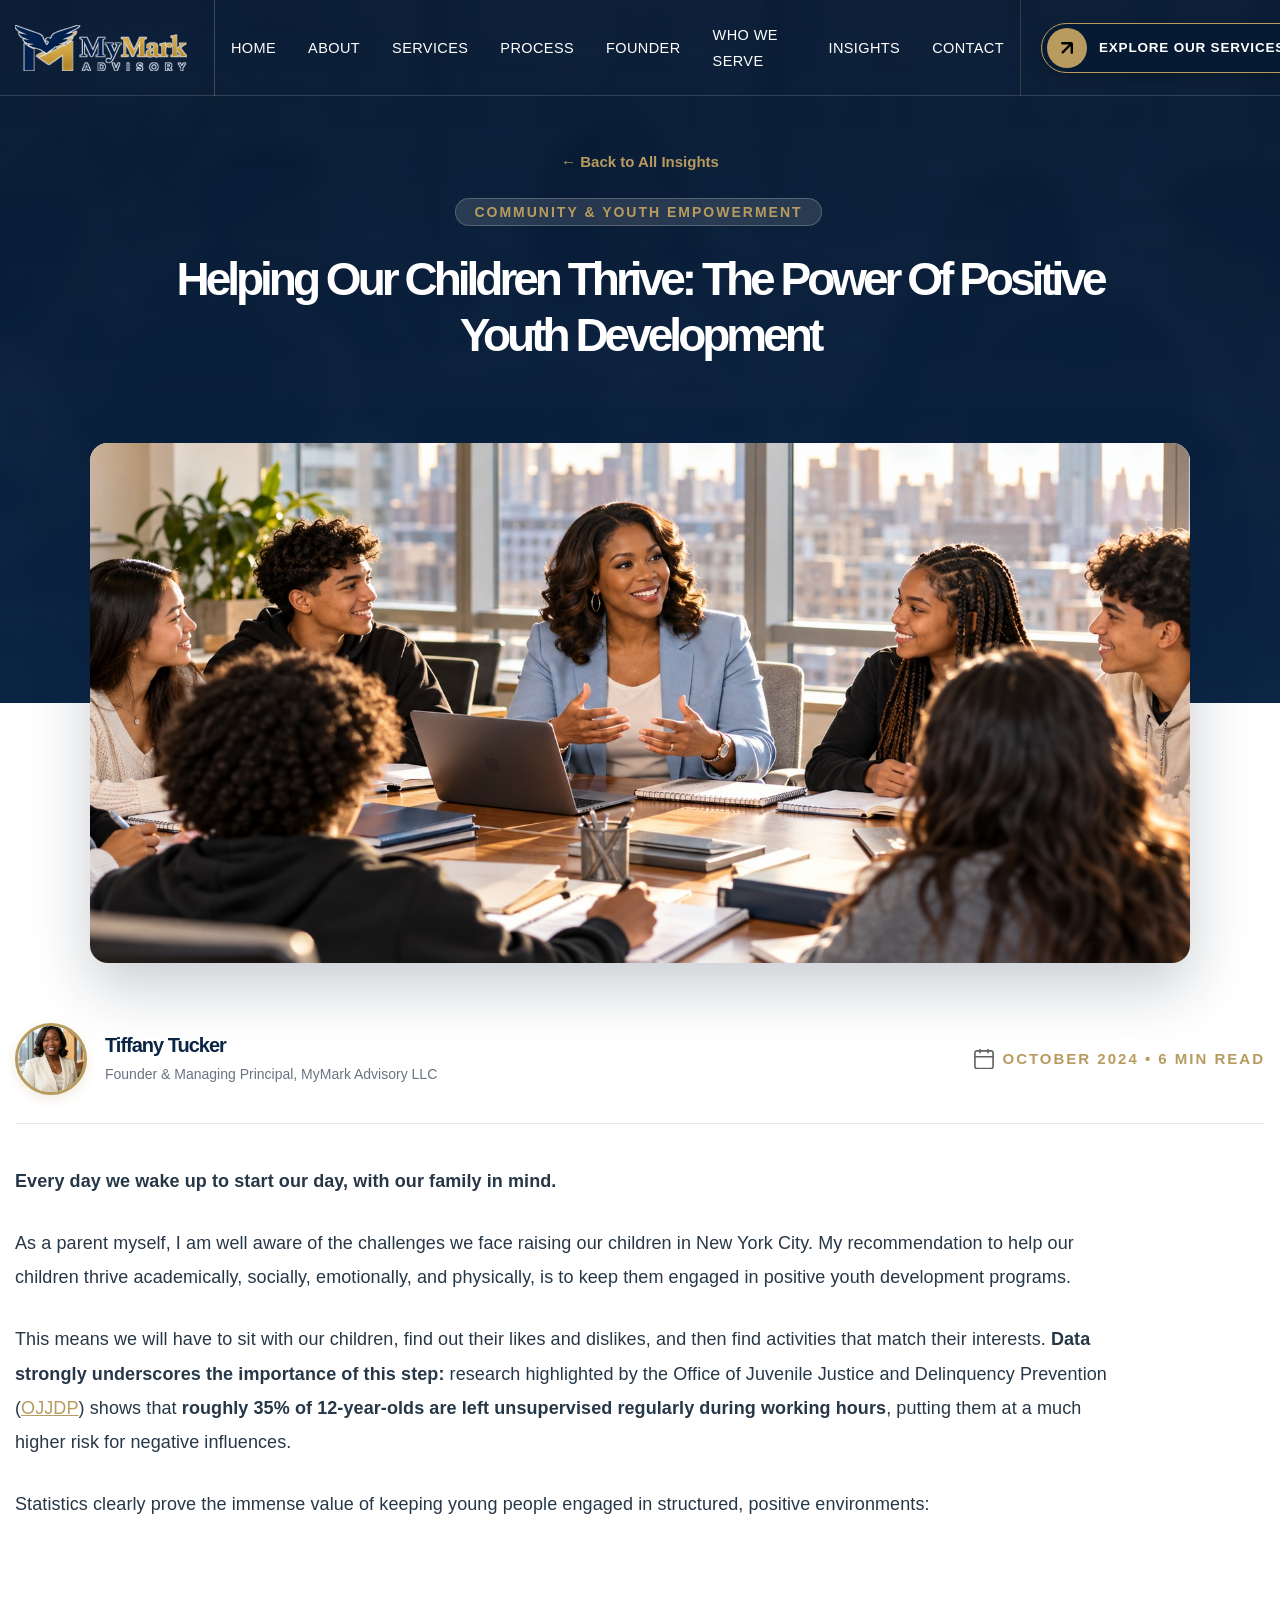
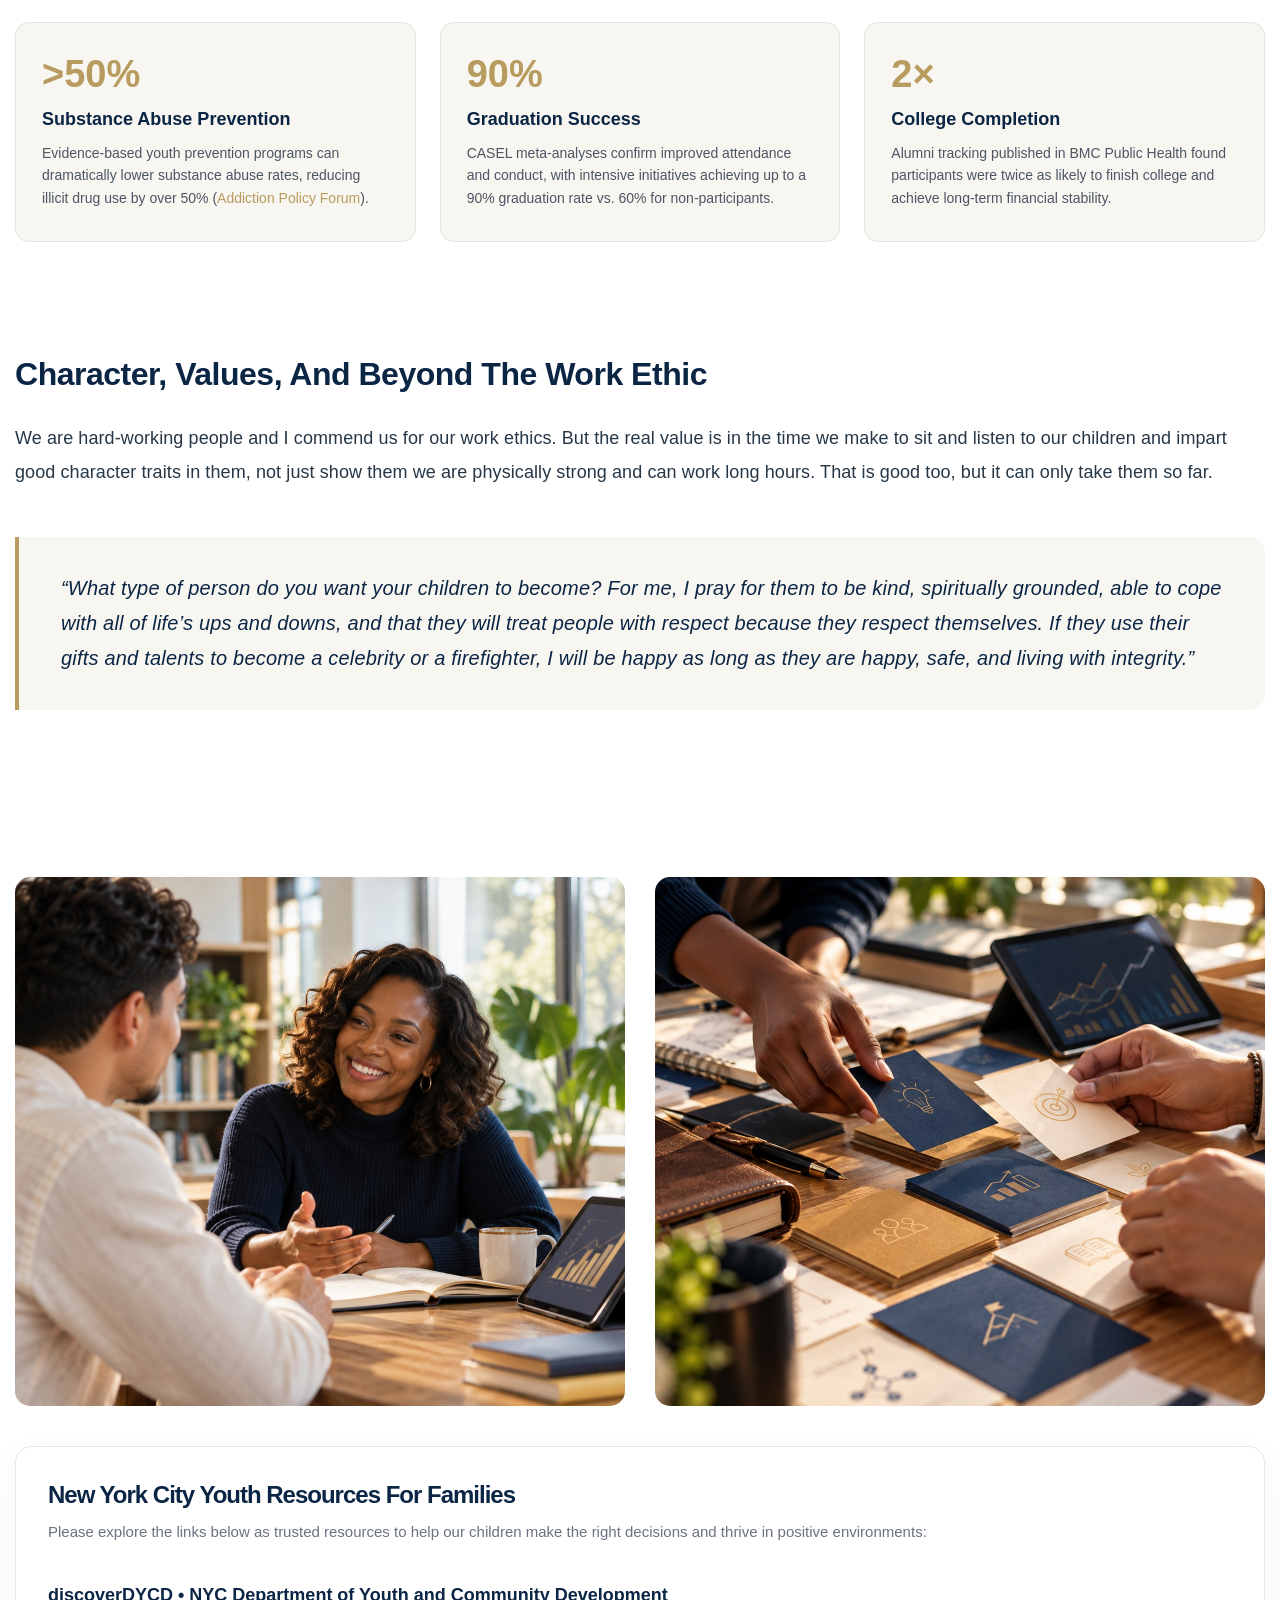
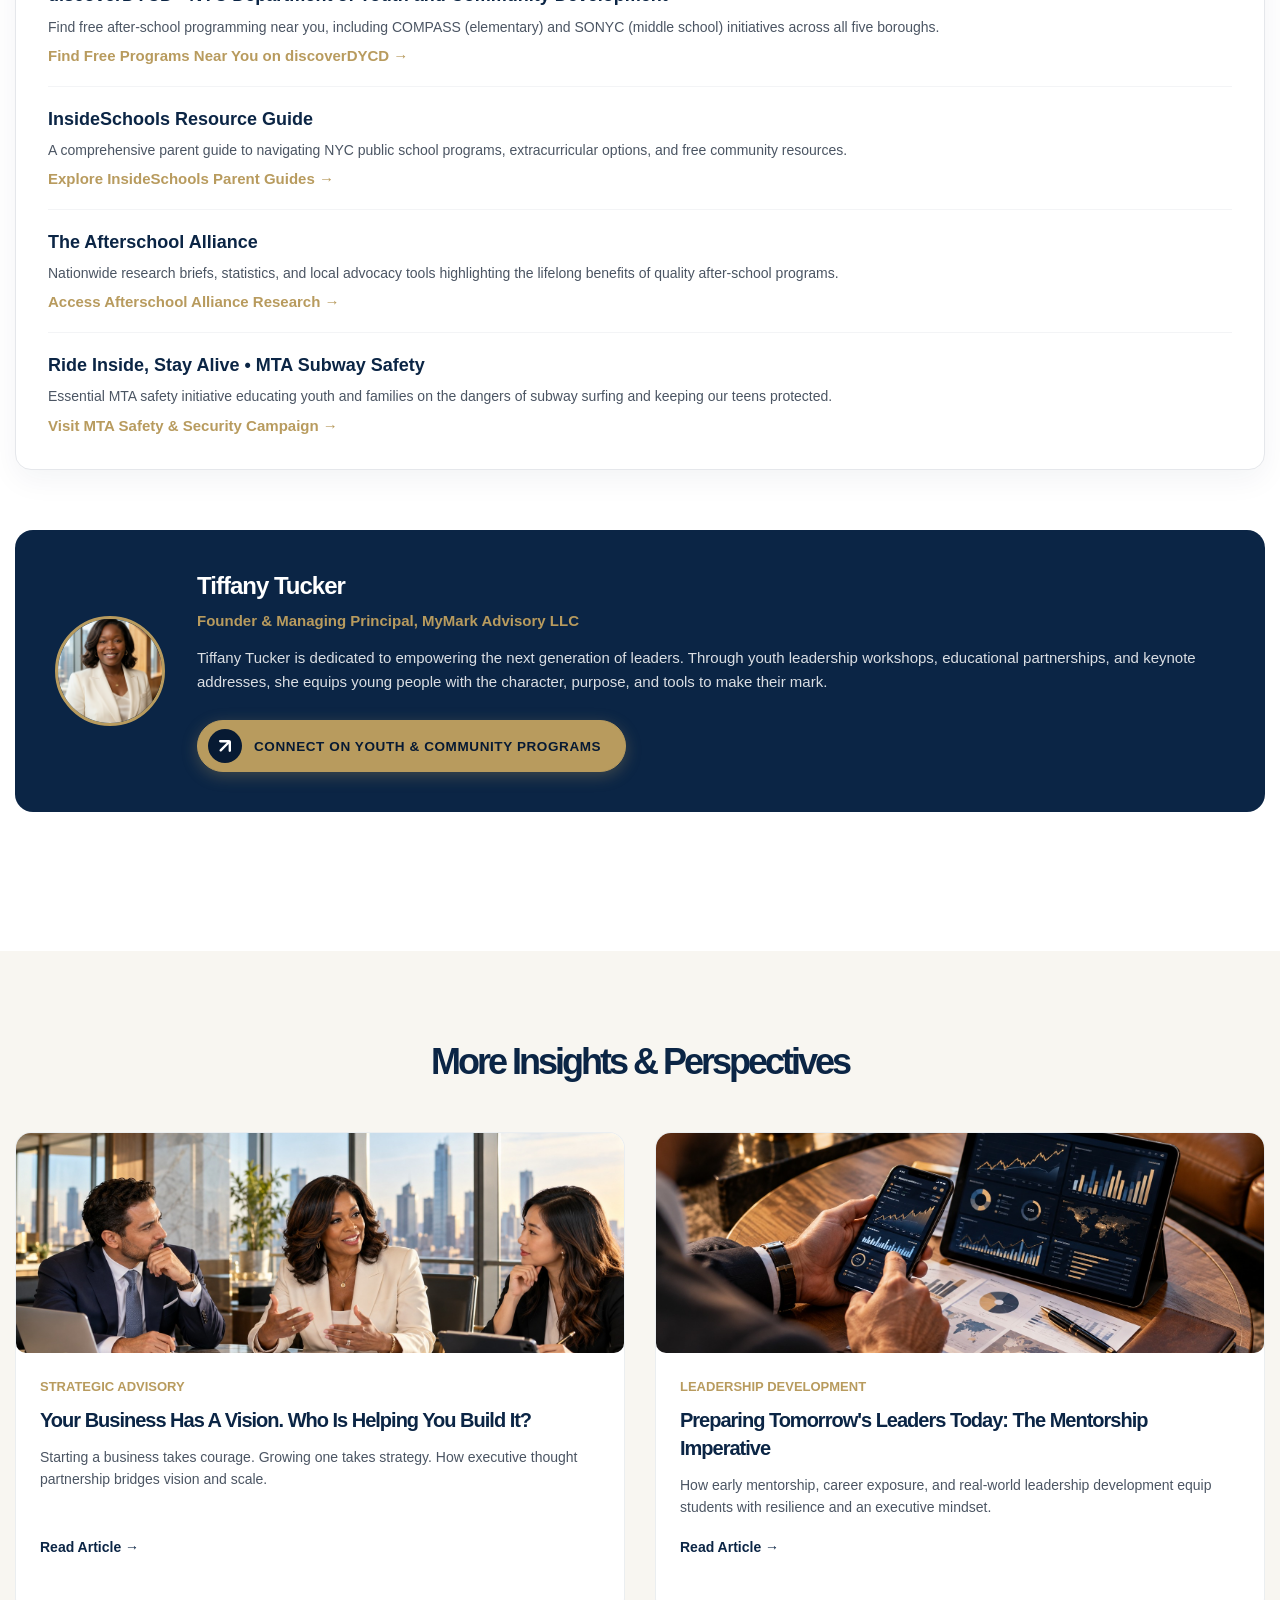
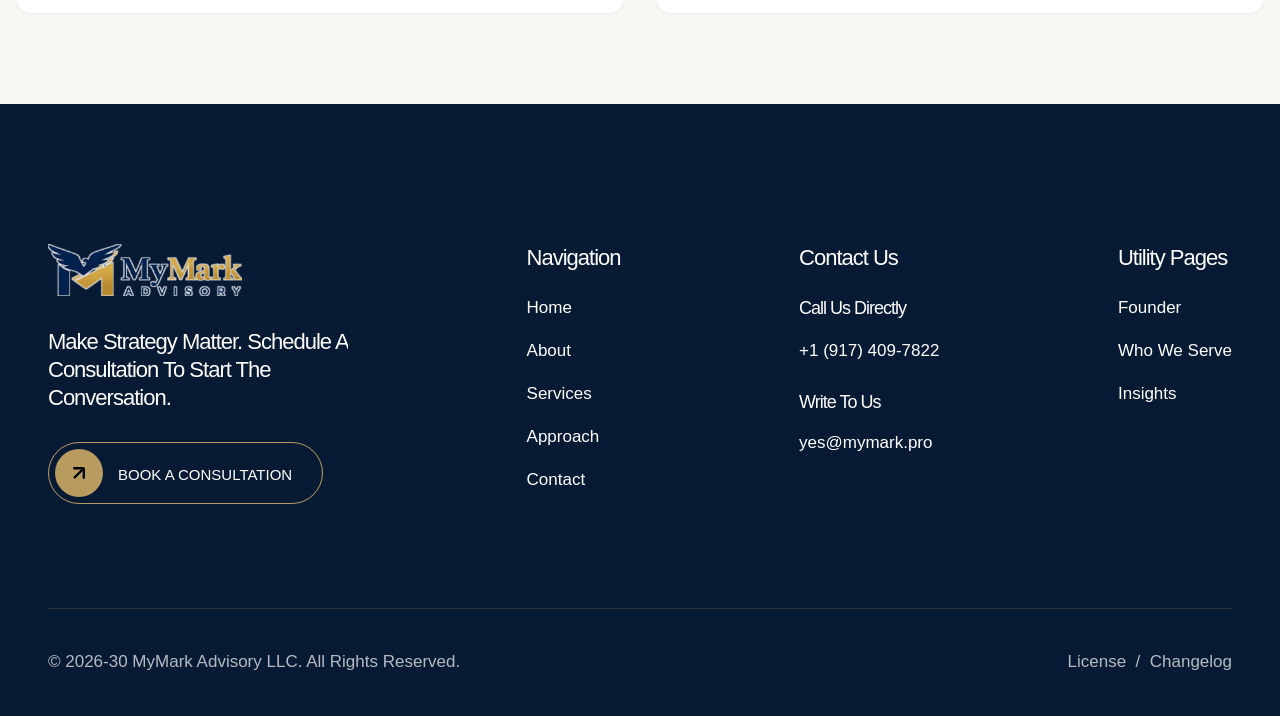
==== blog-post-1.html @ a0f310c8 "feat: complete MyMark Advisory website codebase with Calendly appointment booking" ====
<!DOCTYPE html>
<html data-wf-page="67d7c902b4dadfea7600e25b" data-wf-site="67adb992d1e31f41d3a1888e" lang="en">
<head>
  <meta charset="utf-8"/>
  <title>Helping Our Children Thrive: The Power of Positive Youth Development | Tiffany Tucker | MyMark Advisory</title>
  <meta content="Raising thriving children in NYC takes intentional engagement. Discover how structured youth development programs build character, cut substance risk by 50%, and double college completion." name="description"/>
  <meta content="Helping Our Children Thrive: The Power of Positive Youth Development | Tiffany Tucker" property="og:title"/>
  <meta content="Raising thriving children in NYC takes intentional engagement. Discover how structured youth programs build resilience, boost graduation rates to 90%, and pave the path to economic mobility." property="og:description"/>
  <meta content="images/mymark_blog_youth_thrive.jpg" property="og:image"/>
  <meta content="summary_large_image" name="twitter:card"/>
  <meta content="width=device-width, initial-scale=1" name="viewport"/>
  <meta content="Webflow" name="generator"/>

  <!-- Webflow Core Stylesheets -->
  <link href="css/finozen_css_1.css" rel="stylesheet" type="text/css"/>
  <link href="css/finozen_css_2.css" rel="stylesheet" type="text/css"/>
  <link href="css/finozen.webflow.67d7c902b4dadfea7600e25b.1dd95227b.opt.min.css" rel="stylesheet" type="text/css"/>
  <link href="css/mymark-custom.css" rel="stylesheet" type="text/css"/>

  <link href="images/mymark_favicon.png" rel="shortcut icon" type="image/x-icon"/>
  <link href="images/mymark_favicon.png" rel="apple-touch-icon"/>

  <script src="https://ajax.googleapis.com/ajax/libs/webfont/1.6.26/webfont.js" type="text/javascript"></script>
  <script type="text/javascript">
    WebFont.load({
      google: {
        families: ["Bricolage Grotesque:regular,500,600,700","Urbanist:regular,500,600","Inter:regular,500,600,700"]
      }
    });
  </script>
  <script type="text/javascript">
    !function(o,c){var n=c.documentElement,t=" w-mod-";n.className+=t+"js",("ontouchstart"in o||o.DocumentTouch&&c instanceof DocumentTouch)&&(n.className+=t+"touch")}(window,document);
  </script>

  <style>
    .blog-details-banner {
      background: #071A33 !important;
      padding-top: 150px !important;
      padding-bottom: 340px !important;
      position: relative;
    }
    .blog-details-banner-image {
      background-image: url('images/mymark_blog_youth_thrive.jpg') !important;
      background-position: center center !important;
      background-size: cover !important;
      opacity: 0.22 !important;
    }
    .blog-details-banner-overlay {
      background: linear-gradient(180deg, rgba(7, 26, 51, 0.88) 0%, rgba(11, 37, 69, 0.95) 100%) !important;
      backdrop-filter: blur(8px) !important;
    }
    .blog-details-main-image-block {
      max-width: 1100px !important;
      margin-top: -260px !important;
      border-radius: 18px !important;
      box-shadow: 0 24px 60px rgba(7, 26, 51, 0.22) !important;
      overflow: hidden !important;
      background: #fff;
    }
    .blog-details-main-image-block img {
      width: 100% !important;
      height: 520px !important;
      object-fit: cover !important;
      object-position: center center !important;
      display: block;
    }
    .blog-details-author-image {
      width: 72px !important;
      height: 72px !important;
      border-radius: 50% !important;
      overflow: hidden !important;
      border: 3px solid #B89B5E !important;
      box-shadow: 0 4px 12px rgba(184, 155, 94, 0.2) !important;
    }
    .blog-details-author-image img {
      width: 100% !important;
      height: 100% !important;
      object-fit: cover !important;
    }
    .blog-details-first-wrap {
      border-bottom: 1px solid rgba(11, 37, 69, 0.1) !important;
      padding-bottom: 28px !important;
      margin-bottom: 40px !important;
      align-items: center !important;
      justify-content: space-between !important;
    }
    .w-richtext p {
      color: #263747 !important;
      font-size: 18px !important;
      line-height: 1.9 !important;
      margin-bottom: 28px !important;
      letter-spacing: 0.005em !important;
    }
    .w-richtext h1,
    .w-richtext h2,
    .w-richtext h3,
    .w-richtext h4,
    .w-richtext h5,
    .w-richtext h6 {
      letter-spacing: -0.015em !important;
    }
    .w-richtext h2, .w-richtext h3 {
      color: #0B2545 !important;
      font-size: 32px !important;
      line-height: 1.4 !important;
      font-weight: 700 !important;
      letter-spacing: -0.015em !important;
      margin-top: 54px !important;
      margin-bottom: 24px !important;
    }
    .quote-callout {
      border-left: 4px solid #B89B5E !important;
      background: #F8F6F1 !important;
      padding: 34px 42px !important;
      border-radius: 0 16px 16px 0 !important;
      margin: 48px 0 !important;
      font-size: 20px !important;
      line-height: 1.75 !important;
      font-style: italic !important;
      color: #0B2545 !important;
      font-weight: 500 !important;
      letter-spacing: 0.01em !important;
    }
    .blog-details-card-wrap {
      display: grid !important;
      grid-template-columns: repeat(3, 1fr) !important;
      gap: 24px !important;
      margin-top: 48px !important;
      margin-bottom: 56px !important;
    }
    @media (max-width: 767px) {
      .w-richtext h2, .w-richtext h3 {
        font-size: 26px !important;
        margin-top: 40px !important;
      }
      .quote-callout {
        padding: 24px 24px !important;
        font-size: 18px !important;
        line-height: 1.65 !important;
        margin: 36px 0 !important;
      }
      .blog-details-card-wrap {
        margin-top: 36px !important;
        margin-bottom: 40px !important;
      }
    }
    @media (max-width: 991px) {
      .blog-details-card-wrap {
        grid-template-columns: 1fr !important;
      }
    }
    .stat-card-custom {
      background: #F8F6F1 !important;
      border: 1px solid rgba(11, 37, 69, 0.08) !important;
      border-radius: 14px !important;
      padding: 32px 26px !important;
      transition: transform 0.25s ease !important;
    }
    .stat-card-custom:hover {
      transform: translateY(-4px) !important;
      border-color: rgba(184, 155, 94, 0.4) !important;
    }
    .stat-number {
      font-size: 38px;
      font-weight: 800;
      color: #B89B5E;
      line-height: 1;
      margin-bottom: 12px;
      font-family: 'Bricolage Grotesque', sans-serif;
    }
    .stat-title {
      font-size: 18px;
      font-weight: 700;
      color: #0B2545;
      margin-bottom: 8px;
    }
    .stat-desc {
      font-size: 14px;
      color: #4B5563;
      line-height: 1.6;
    }
    .resource-box {
      background: #FFFFFF;
      border: 1px solid #E5E7EB;
      border-radius: 16px;
      padding: 32px;
      margin: 40px 0;
      box-shadow: 0 10px 30px rgba(11, 37, 69, 0.05);
    }
    .resource-item {
      padding: 18px 0;
      border-bottom: 1px solid #F3F4F6;
      display: flex;
      flex-direction: column;
      gap: 6px;
    }
    .resource-item:last-child {
      border-bottom: none;
      padding-bottom: 0;
    }
    .resource-title {
      font-size: 18px;
      font-weight: 700;
      color: #0B2545;
    }
    .resource-link {
      color: #B89B5E;
      font-weight: 600;
      font-size: 15px;
      text-decoration: none;
      display: inline-flex;
      align-items: center;
      gap: 6px;
    }
    .resource-link:hover {
      text-decoration: underline;
      color: #0B2545;
    }
    .author-bio-card {
      background: #0B2545;
      border-radius: 18px;
      padding: 40px;
      color: #fff;
      margin: 60px 0 20px 0;
      display: flex;
      align-items: center;
      gap: 32px;
    }
    @media (max-width: 767px) {
      .author-bio-card {
        flex-direction: column;
        text-align: center;
        padding: 30px 20px;
      }
    }
    .author-bio-avatar {
      width: 110px;
      height: 110px;
      border-radius: 50%;
      overflow: hidden;
      flex-shrink: 0;
      border: 3px solid #B89B5E;
    }
    .author-bio-avatar img {
      width: 100%; height: 100%; object-fit: cover;
    }
    .back-breadcrumb {
      display: inline-flex;
      align-items: center;
      gap: 8px;
      color: #B89B5E;
      font-size: 15px;
      font-weight: 600;
      text-decoration: none;
      margin-bottom: 24px;
      transition: transform 0.2s ease;
    }
    .back-breadcrumb:hover {
      transform: translateX(-4px);
      color: #fff;
    }
  </style>
</head>
<body>

  <section class="navbar-style-one" data-wf--navbar-style-one--variant="base"><div class="navbar-one w-nav" data-animation="default" data-collapse="medium" data-duration="400" data-easing="ease" data-easing2="ease" data-w-id="98493714-71af-204a-ddc5-9bb7316464df" role="banner"><div class="navbar-container w-container"><div class="w-layout-grid navbar-one-wrapper"><div class="navbar-logo-block"><a class="navbar-logo w-nav-brand" href="index.html#home"><img alt="MyMark Advisory" class="navbar-brand-logo" src="images/mymark_logo.png" style="height: 46px; width: auto; max-width: 220px; object-fit: contain; display: block;"/></a></div><nav class="menu-wrapper w-nav-menu" role="navigation"><a class="navitem single-item-item w-nav-link" href="index.html#home">Home</a><a class="navitem single-item-item w-nav-link" href="index.html#about">About</a><a class="navitem single-item-item w-nav-link" href="index.html#services">Services</a><a class="navitem single-item-item w-nav-link" href="index.html#process">Process</a><a class="navitem single-item-item w-nav-link" href="index.html#founder">Founder</a><a class="navitem single-item-item w-nav-link" href="index.html#who-we-serve">Who We Serve</a><a class="navitem single-item-item w-nav-link" href="index.html#insights">Insights</a><a class="navitem single-item-item w-nav-link" href="index.html#contact">Contact</a><div class="mobile-nav-cta">
<a class="hero-primary-btn" href="index.html#services" style="width: 100%; justify-content: center; height: 50px;">
<div class="button-arrow-round"><img alt="Arrow" class="button-arrow-pricing" height="12" src="images/6835857b1a6280f29180bce1_Arrow.svg" width="12"/></div>
<div class="button-text-main">Explore Our Services</div>
</a>
</div></nav><div class="cart-main"><div class="cart"><div class="w-commerce-commercecartwrapper" data-node-type="commerce-cart-wrapper" data-open-product="" data-wf-cart-query="query Dynamo3 {
  database {
    id
    commerceOrder {
      comment
      extraItems {
        name
        pluginId
        pluginName
        price {
          decimalValue
          string
          unit
          value
        }
      }
      id
      startedOn
      statusFlags {
        hasDownloads
        hasSubscription
        isFreeOrder
        requiresShipping
      }
      subtotal {
        decimalValue
        string
        unit
        value
      }
      total {
        decimalValue
        string
        unit
        value
      }
      updatedOn
      userItems {
        count
        id
        price {
          value
          unit
          decimalValue
          string
        }
        product {
          id
          cmsLocaleId
          draft
          archived
          f_ec_product_type_2dr10dr: productType {
            id
            name
          }
          f_name_: name
          f_sku_properties_3dr: skuProperties {
            id
            name
            enum {
              id
              name
              slug
            }
          }
        }
        rowTotal {
          decimalValue
          string
          unit
          value
        }
        sku {
          cmsLocaleId
          draft
          archived
          f_main_image_4dr: mainImage {
            url
            file {
              size
              origFileName
              createdOn
              updatedOn
              mimeType
              width
              height
              variants {
                origFileName
                quality
                height
                width
                s3Url
                error
                size
              }
            }
            alt
          }
          f_sku_values_3dr: skuValues {
            property {
              id
            }
            value {
              id
            }
          }
          id
        }
        subscriptionFrequency
        subscriptionInterval
        subscriptionTrial
      }
      userItemsCount
    }
  }
  site {
    commerce {
      id
      businessAddress {
        country
      }
      defaultCountry
      defaultCurrency
      quickCheckoutEnabled
    }
  }
}" data-wf-cart-type="rightSidebar" data-wf-page-link-href-prefix=""><a aria-haspopup="dialog" aria-label="Open cart" class="w-commerce-commercecartopenlink cart-button w-inline-block" data-node-type="commerce-cart-open-link" href="index.html#" role="button"><img alt="icon" height="27" loading="lazy" src="images/67e159828548ee070d3b8579_cart-icon.svg" width="27"/><div class="w-commerce-commercecartopenlinkcount cart-quantity-2" data-wf-bindings="%5B%7B%22innerHTML%22%3A%7B%22type%22%3A%22Number%22%2C%22filter%22%3A%7B%22type%22%3A%22numberPrecision%22%2C%22params%22%3A%5B%220%22%2C%22numberPrecision%22%5D%7D%2C%22dataPath%22%3A%22database.commerceOrder.userItemsCount%22%7D%7D%5D">0</div></a><div class="w-commerce-commercecartcontainerwrapper w-commerce-commercecartcontainerwrapper--cartType-rightSidebar" data-node-type="commerce-cart-container-wrapper" style="display:none"><div class="w-commerce-commercecartcontainer" data-node-type="commerce-cart-container" role="dialog"><div class="w-commerce-commercecartheader"><h4 class="w-commerce-commercecartheading">Your Cart</h4><a aria-label="Close cart" class="w-commerce-commercecartcloselink w-inline-block" data-node-type="commerce-cart-close-link" role="button"><svg height="16px" viewbox="0 0 16 16" width="16px"><g fill="none" fill-rule="evenodd" stroke="none" stroke-width="1"><g fill="#333333" fill-rule="nonzero"><polygon points="6.23223305 8 0.616116524 13.6161165 2.38388348 15.3838835 8 9.76776695 13.6161165 15.3838835 15.3838835 13.6161165 9.76776695 8 15.3838835 2.38388348 13.6161165 0.616116524 8 6.23223305 2.38388348 0.616116524 0.616116524 2.38388348 6.23223305 8"></polygon></g></g></svg></a></div><div class="w-commerce-commercecartformwrapper"><form class="w-commerce-commercecartform" data-node-type="commerce-cart-form" style="display:none"><script id="wf-template-e39ae732-8b6f-ba48-dfe8-2cc6130c6305" type="text/x-wf-template">%3Cdiv%20class%3D%22w-commerce-commercecartitem%22%3E%3Cimg%20data-wf-bindings%3D%22%255B%257B%2522src%2522%253A%257B%2522type%2522%253A%2522ImageRef%2522%252C%2522filter%2522%253A%257B%2522type%2522%253A%2522identity%2522%252C%2522params%2522%253A%255B%255D%257D%252C%2522dataPath%2522%253A%2522database.commerceOrder.userItems%255B%255D.sku.f_main_image_4dr%2522%257D%257D%255D%22%20src%3D%22%22%20alt%3D%22%22%20class%3D%22w-commerce-commercecartitemimage%20w-dyn-bind-empty%22%2F%3E%3Cdiv%20class%3D%22w-commerce-commercecartiteminfo%22%3E%3Cdiv%20data-wf-bindings%3D%22%255B%257B%2522innerHTML%2522%253A%257B%2522type%2522%253A%2522PlainText%2522%252C%2522filter%2522%253A%257B%2522type%2522%253A%2522identity%2522%252C%2522params%2522%253A%255B%255D%257D%252C%2522dataPath%2522%253A%2522database.commerceOrder.userItems%255B%255D.product.f_name_%2522%257D%257D%255D%22%20class%3D%22w-commerce-commercecartproductname%20w-dyn-bind-empty%22%3E%3C%2Fdiv%3E%3Cdiv%20data-wf-bindings%3D%22%255B%257B%2522innerHTML%2522%253A%257B%2522type%2522%253A%2522CommercePrice%2522%252C%2522filter%2522%253A%257B%2522type%2522%253A%2522price%2522%252C%2522params%2522%253A%255B%255D%257D%252C%2522dataPath%2522%253A%2522database.commerceOrder.userItems%255B%255D.price%2522%257D%257D%255D%22%3E%24%C2%A00.00%C2%A0USD%3C%2Fdiv%3E%3Cscript%20type%3D%22text%2Fx-wf-template%22%20id%3D%22wf-template-e39ae732-8b6f-ba48-dfe8-2cc6130c630b%22%3E%253Cli%253E%253Cspan%2520data-wf-bindings%253D%2522%25255B%25257B%252522innerHTML%252522%25253A%25257B%252522type%252522%25253A%252522PlainText%252522%25252C%252522filter%252522%25253A%25257B%252522type%252522%25253A%252522identity%252522%25252C%252522params%252522%25253A%25255B%25255D%25257D%25252C%252522dataPath%252522%25253A%252522database.commerceOrder.userItems%25255B%25255D.product.f_sku_properties_3dr%25255B%25255D.name%252522%25257D%25257D%25255D%2522%2520class%253D%2522w-dyn-bind-empty%2522%253E%253C%252Fspan%253E%253Cspan%253E%253A%2520%253C%252Fspan%253E%253Cspan%2520data-wf-bindings%253D%2522%25255B%25257B%252522innerHTML%252522%25253A%25257B%252522type%252522%25253A%252522CommercePropValues%252522%25252C%252522filter%252522%25253A%25257B%252522type%252522%25253A%252522identity%252522%25252C%252522params%252522%25253A%25255B%25255D%25257D%25252C%252522dataPath%252522%25253A%252522database.commerceOrder.userItems%25255B%25255D.product.f_sku_properties_3dr%25255B%25255D%252522%25257D%25257D%25255D%2522%2520class%253D%2522w-dyn-bind-empty%2522%253E%253C%252Fspan%253E%253C%252Fli%253E%3C%2Fscript%3E%3Cul%20data-wf-bindings%3D%22%255B%257B%2522optionSets%2522%253A%257B%2522type%2522%253A%2522CommercePropTable%2522%252C%2522filter%2522%253A%257B%2522type%2522%253A%2522identity%2522%252C%2522params%2522%253A%255B%255D%257D%252C%2522dataPath%2522%253A%2522database.commerceOrder.userItems%255B%255D.product.f_sku_properties_3dr%5B%5D%2522%257D%257D%252C%257B%2522optionValues%2522%253A%257B%2522type%2522%253A%2522CommercePropValues%2522%252C%2522filter%2522%253A%257B%2522type%2522%253A%2522identity%2522%252C%2522params%2522%253A%255B%255D%257D%252C%2522dataPath%2522%253A%2522database.commerceOrder.userItems%255B%255D.sku.f_sku_values_3dr%2522%257D%257D%255D%22%20class%3D%22w-commerce-commercecartoptionlist%22%20data-wf-collection%3D%22database.commerceOrder.userItems%255B%255D.product.f_sku_properties_3dr%22%20data-wf-template-id%3D%22wf-template-e39ae732-8b6f-ba48-dfe8-2cc6130c630b%22%3E%3Cli%3E%3Cspan%20data-wf-bindings%3D%22%255B%257B%2522innerHTML%2522%253A%257B%2522type%2522%253A%2522PlainText%2522%252C%2522filter%2522%253A%257B%2522type%2522%253A%2522identity%2522%252C%2522params%2522%253A%255B%255D%257D%252C%2522dataPath%2522%253A%2522database.commerceOrder.userItems%255B%255D.product.f_sku_properties_3dr%255B%255D.name%2522%257D%257D%255D%22%20class%3D%22w-dyn-bind-empty%22%3E%3C%2Fspan%3E%3Cspan%3E%3A%20%3C%2Fspan%3E%3Cspan%20data-wf-bindings%3D%22%255B%257B%2522innerHTML%2522%253A%257B%2522type%2522%253A%2522CommercePropValues%2522%252C%2522filter%2522%253A%257B%2522type%2522%253A%2522identity%2522%252C%2522params%2522%253A%255B%255D%257D%252C%2522dataPath%2522%253A%2522database.commerceOrder.userItems%255B%255D.product.f_sku_properties_3dr%255B%255D%2522%257D%257D%255D%22%20class%3D%22w-dyn-bind-empty%22%3E%3C%2Fspan%3E%3C%2Fli%3E%3C%2Ful%3E%3Ca%20href%3D%22%23%22%20role%3D%22button%22%20data-wf-bindings%3D%22%255B%257B%2522data-commerce-sku-id%2522%253A%257B%2522type%2522%253A%2522ItemRef%2522%252C%2522filter%2522%253A%257B%2522type%2522%253A%2522identity%2522%252C%2522params%2522%253A%255B%255D%257D%252C%2522dataPath%2522%253A%2522database.commerceOrder.userItems%255B%255D.sku.id%2522%257D%257D%255D%22%20class%3D%22w-inline-block%22%20data-wf-cart-action%3D%22remove-item%22%20data-commerce-sku-id%3D%22%22%20aria-label%3D%22Remove%20item%20from%20cart%22%3E%3Cdiv%3ERemove%3C%2Fdiv%3E%3C%2Fa%3E%3C%2Fdiv%3E%3Cinput%20aria-label%3D%22Update%20quantity%22%20data-wf-bindings%3D%22%255B%257B%2522value%2522%253A%257B%2522type%2522%253A%2522Number%2522%252C%2522filter%2522%253A%257B%2522type%2522%253A%2522numberPrecision%2522%252C%2522params%2522%253A%255B%25220%2522%252C%2522numberPrecision%2522%255D%257D%252C%2522dataPath%2522%253A%2522database.commerceOrder.userItems%255B%255D.count%2522%257D%257D%252C%257B%2522data-commerce-sku-id%2522%253A%257B%2522type%2522%253A%2522ItemRef%2522%252C%2522filter%2522%253A%257B%2522type%2522%253A%2522identity%2522%252C%2522params%2522%253A%255B%255D%257D%252C%2522dataPath%2522%253A%2522database.commerceOrder.userItems%255B%255D.sku.id%2522%257D%257D%255D%22%20data-wf-conditions%3D%22%257B%2522condition%2522%253A%257B%2522fields%2522%253A%257B%2522product%253Aec-product-type%2522%253A%257B%2522ne%2522%253A%2522e348fd487d0102946c9179d2a94bb613%2522%252C%2522type%2522%253A%2522Option%2522%257D%257D%257D%252C%2522dataPath%2522%253A%2522database.commerceOrder.userItems%255B%255D%2522%257D%22%20class%3D%22w-commerce-commercecartquantity%22%20required%3D%22%22%20pattern%3D%22%5E%5B0-9%5D%2B%24%22%20inputMode%3D%22numeric%22%20type%3D%22number%22%20name%3D%22quantity%22%20autoComplete%3D%22off%22%20data-wf-cart-action%3D%22update-item-quantity%22%20data-commerce-sku-id%3D%22%22%20value%3D%221%22%2F%3E%3C%2Fdiv%3E</script><div class="w-commerce-commercecartlist" data-wf-collection="database.commerceOrder.userItems" data-wf-template-id="wf-template-e39ae732-8b6f-ba48-dfe8-2cc6130c6305"><div class="w-commerce-commercecartitem"><img alt="" class="w-commerce-commercecartitemimage w-dyn-bind-empty" data-wf-bindings="%5B%7B%22src%22%3A%7B%22type%22%3A%22ImageRef%22%2C%22filter%22%3A%7B%22type%22%3A%22identity%22%2C%22params%22%3A%5B%5D%7D%2C%22dataPath%22%3A%22database.commerceOrder.userItems%5B%5D.sku.f_main_image_4dr%22%7D%7D%5D" src=""/><div class="w-commerce-commercecartiteminfo"><div class="w-commerce-commercecartproductname w-dyn-bind-empty" data-wf-bindings="%5B%7B%22innerHTML%22%3A%7B%22type%22%3A%22PlainText%22%2C%22filter%22%3A%7B%22type%22%3A%22identity%22%2C%22params%22%3A%5B%5D%7D%2C%22dataPath%22%3A%22database.commerceOrder.userItems%5B%5D.product.f_name_%22%7D%7D%5D"></div><div data-wf-bindings="%5B%7B%22innerHTML%22%3A%7B%22type%22%3A%22CommercePrice%22%2C%22filter%22%3A%7B%22type%22%3A%22price%22%2C%22params%22%3A%5B%5D%7D%2C%22dataPath%22%3A%22database.commerceOrder.userItems%5B%5D.price%22%7D%7D%5D">$ 0.00 USD</div><script id="wf-template-e39ae732-8b6f-ba48-dfe8-2cc6130c630b" type="text/x-wf-template">%3Cli%3E%3Cspan%20data-wf-bindings%3D%22%255B%257B%2522innerHTML%2522%253A%257B%2522type%2522%253A%2522PlainText%2522%252C%2522filter%2522%253A%257B%2522type%2522%253A%2522identity%2522%252C%2522params%2522%253A%255B%255D%257D%252C%2522dataPath%2522%253A%2522database.commerceOrder.userItems%255B%255D.product.f_sku_properties_3dr%255B%255D.name%2522%257D%257D%255D%22%20class%3D%22w-dyn-bind-empty%22%3E%3C%2Fspan%3E%3Cspan%3E%3A%20%3C%2Fspan%3E%3Cspan%20data-wf-bindings%3D%22%255B%257B%2522innerHTML%2522%253A%257B%2522type%2522%253A%2522CommercePropValues%2522%252C%2522filter%2522%253A%257B%2522type%2522%253A%2522identity%2522%252C%2522params%2522%253A%255B%255D%257D%252C%2522dataPath%2522%253A%2522database.commerceOrder.userItems%255B%255D.product.f_sku_properties_3dr%255B%255D%2522%257D%257D%255D%22%20class%3D%22w-dyn-bind-empty%22%3E%3C%2Fspan%3E%3C%2Fli%3E</script><ul class="w-commerce-commercecartoptionlist" data-wf-bindings="%5B%7B%22optionSets%22%3A%7B%22type%22%3A%22CommercePropTable%22%2C%22filter%22%3A%7B%22type%22%3A%22identity%22%2C%22params%22%3A%5B%5D%7D%2C%22dataPath%22%3A%22database.commerceOrder.userItems%5B%5D.product.f_sku_properties_3dr[]%22%7D%7D%2C%7B%22optionValues%22%3A%7B%22type%22%3A%22CommercePropValues%22%2C%22filter%22%3A%7B%22type%22%3A%22identity%22%2C%22params%22%3A%5B%5D%7D%2C%22dataPath%22%3A%22database.commerceOrder.userItems%5B%5D.sku.f_sku_values_3dr%22%7D%7D%5D" data-wf-collection="database.commerceOrder.userItems%5B%5D.product.f_sku_properties_3dr" data-wf-template-id="wf-template-e39ae732-8b6f-ba48-dfe8-2cc6130c630b"><li><span class="w-dyn-bind-empty" data-wf-bindings="%5B%7B%22innerHTML%22%3A%7B%22type%22%3A%22PlainText%22%2C%22filter%22%3A%7B%22type%22%3A%22identity%22%2C%22params%22%3A%5B%5D%7D%2C%22dataPath%22%3A%22database.commerceOrder.userItems%5B%5D.product.f_sku_properties_3dr%5B%5D.name%22%7D%7D%5D"></span><span>: </span><span class="w-dyn-bind-empty" data-wf-bindings="%5B%7B%22innerHTML%22%3A%7B%22type%22%3A%22CommercePropValues%22%2C%22filter%22%3A%7B%22type%22%3A%22identity%22%2C%22params%22%3A%5B%5D%7D%2C%22dataPath%22%3A%22database.commerceOrder.userItems%5B%5D.product.f_sku_properties_3dr%5B%5D%22%7D%7D%5D"></span></li></ul><a aria-label="Remove item from cart" class="w-inline-block" data-commerce-sku-id="" data-wf-bindings="%5B%7B%22data-commerce-sku-id%22%3A%7B%22type%22%3A%22ItemRef%22%2C%22filter%22%3A%7B%22type%22%3A%22identity%22%2C%22params%22%3A%5B%5D%7D%2C%22dataPath%22%3A%22database.commerceOrder.userItems%5B%5D.sku.id%22%7D%7D%5D" data-wf-cart-action="remove-item" href="index.html#" role="button"><div>Remove</div></a></div><input aria-label="Update quantity" autocomplete="off" class="w-commerce-commercecartquantity" data-commerce-sku-id="" data-wf-bindings="%5B%7B%22value%22%3A%7B%22type%22%3A%22Number%22%2C%22filter%22%3A%7B%22type%22%3A%22numberPrecision%22%2C%22params%22%3A%5B%220%22%2C%22numberPrecision%22%5D%7D%2C%22dataPath%22%3A%22database.commerceOrder.userItems%5B%5D.count%22%7D%7D%2C%7B%22data-commerce-sku-id%22%3A%7B%22type%22%3A%22ItemRef%22%2C%22filter%22%3A%7B%22type%22%3A%22identity%22%2C%22params%22%3A%5B%5D%7D%2C%22dataPath%22%3A%22database.commerceOrder.userItems%5B%5D.sku.id%22%7D%7D%5D" data-wf-cart-action="update-item-quantity" data-wf-conditions="%7B%22condition%22%3A%7B%22fields%22%3A%7B%22product%3Aec-product-type%22%3A%7B%22ne%22%3A%22e348fd487d0102946c9179d2a94bb613%22%2C%22type%22%3A%22Option%22%7D%7D%7D%2C%22dataPath%22%3A%22database.commerceOrder.userItems%5B%5D%22%7D" inputmode="numeric" name="quantity" pattern="^[0-9]+$" required="" type="number" value="1"/></div></div><div class="w-commerce-commercecartfooter"><div aria-atomic="true" aria-live="polite" class="w-commerce-commercecartlineitem"><div>Subtotal</div><div class="w-commerce-commercecartordervalue" data-wf-bindings="%5B%7B%22innerHTML%22%3A%7B%22type%22%3A%22CommercePrice%22%2C%22filter%22%3A%7B%22type%22%3A%22price%22%2C%22params%22%3A%5B%5D%7D%2C%22dataPath%22%3A%22database.commerceOrder.subtotal%22%7D%7D%5D"></div></div><div><div data-node-type="commerce-cart-quick-checkout-actions" style="display:none"><a aria-haspopup="dialog" aria-label="Apple Pay" class="w-commerce-commercecartapplepaybutton" data-node-type="commerce-cart-apple-pay-button" role="button" style="background-image:-webkit-named-image(apple-pay-logo-white);background-size:100% 50%;background-position:50% 50%;background-repeat:no-repeat" tabindex="0"><div></div></a><a aria-haspopup="dialog" class="w-commerce-commercecartquickcheckoutbutton" data-node-type="commerce-cart-quick-checkout-button" role="button" style="display:none" tabindex="0"><svg class="w-commerce-commercequickcheckoutgoogleicon" height="16" viewbox="0 0 16 16" width="16" xmlns="http://www.w3.org/2000/svg" xmlns:xlink="http://www.w3.org/1999/xlink"><defs><polygon id="google-mark-a" points="0 .329 3.494 .329 3.494 7.649 0 7.649"></polygon><polygon id="google-mark-c" points=".894 0 13.169 0 13.169 6.443 .894 6.443"></polygon></defs><g fill="none" fill-rule="evenodd"><path d="M10.5967,12.0469 L10.5967,14.0649 L13.1167,14.0649 C14.6047,12.6759 15.4577,10.6209 15.4577,8.1779 C15.4577,7.6339 15.4137,7.0889 15.3257,6.5559 L7.8887,6.5559 L7.8887,9.6329 L12.1507,9.6329 C11.9767,10.6119 11.4147,11.4899 10.5967,12.0469" fill="#4285F4"></path><path d="M7.8887,16 C10.0137,16 11.8107,15.289 13.1147,14.067 C13.1147,14.066 13.1157,14.065 13.1167,14.064 L10.5967,12.047 C10.5877,12.053 10.5807,12.061 10.5727,12.067 C9.8607,12.556 8.9507,12.833 7.8887,12.833 C5.8577,12.833 4.1387,11.457 3.4937,9.605 L0.8747,9.605 L0.8747,11.648 C2.2197,14.319 4.9287,16 7.8887,16" fill="#34A853"></path><g transform="translate(0 4)"><mask fill="#fff" id="google-mark-b"><use xlink:href="#google-mark-a"></use></mask><path d="M3.4639,5.5337 C3.1369,4.5477 3.1359,3.4727 3.4609,2.4757 L3.4639,2.4777 C3.4679,2.4657 3.4749,2.4547 3.4789,2.4427 L3.4939,0.3287 L0.8939,0.3287 C0.8799,0.3577 0.8599,0.3827 0.8459,0.4117 C-0.2821,2.6667 -0.2821,5.3337 0.8459,7.5887 L0.8459,7.5997 C0.8549,7.6167 0.8659,7.6317 0.8749,7.6487 L3.4939,5.6057 C3.4849,5.5807 3.4729,5.5587 3.4639,5.5337" fill="#FBBC04" mask="url(#google-mark-b)"></path></g><mask fill="#fff" id="google-mark-d"><use xlink:href="#google-mark-c"></use></mask><path d="M0.894,4.3291 L3.478,6.4431 C4.113,4.5611 5.843,3.1671 7.889,3.1671 C9.018,3.1451 10.102,3.5781 10.912,4.3671 L13.169,2.0781 C11.733,0.7231 9.85,-0.0219 7.889,0.0001 C4.941,0.0001 2.245,1.6791 0.894,4.3291" fill="#EA4335" mask="url(#google-mark-d)"></path></g></svg><svg class="w-commerce-commercequickcheckoutmicrosofticon" height="16" viewbox="0 0 16 16" width="16" xmlns="http://www.w3.org/2000/svg"><g fill="none" fill-rule="evenodd"><polygon fill="#F05022" points="7 7 1 7 1 1 7 1"></polygon><polygon fill="#7DB902" points="15 7 9 7 9 1 15 1"></polygon><polygon fill="#00A4EE" points="7 15 1 15 1 9 7 9"></polygon><polygon fill="#FFB700" points="15 15 9 15 9 9 15 9"></polygon></g></svg><div>Pay with browser.</div></a></div><div class="position-relative" data-w-id="97168749-b835-e08e-03e5-0f936bc8bf50"><a class="w-commerce-commercecartcheckoutbutton checkout-button" data-loading-text="Hang Tight..." data-node-type="cart-checkout-button" href="/checkout" value="Continue to Checkout">Continue to Checkout</a><div class="button-main chnage new"><div class="button-arrow-round chnage new"><img alt="Arrow" class="button-arrow-pricing" height="12" loading="lazy" src="images/6835857b1a6280f29180bce1_Arrow.svg" width="12"/></div><div class="button-lower-overlay-1"></div><div class="button-lower-overlay-2"></div><div class="button-text-main top-padding chnage new">Continue To Checkout</div></div></div></div></div></form><div class="w-commerce-commercecartemptystate"><div aria-label="This cart is empty" aria-live="polite">No items found.</div></div><div aria-live="assertive" class="w-commerce-commercecarterrorstate" data-node-type="commerce-cart-error" style="display:none"><div class="w-cart-error-msg" data-w-cart-cart_order_min-error="The order minimum was not met. Add more items to your cart to continue." data-w-cart-checkout-error="Checkout is disabled on this site." data-w-cart-general-error="Something went wrong when adding this item to the cart." data-w-cart-quantity-error="Product is not available in this quantity." data-w-cart-subscription_error-error="Before you purchase, please use your email invite to verify your address so we can send order updates.">Product is not available in this quantity.</div></div></div></div></div></div></div><div class="separator"></div><div class="navbar-one-button-wrap"><div class="navbar-button-block"><a class="button-main w-inline-block" data-w-id="9439d0bd-327f-f0ad-da35-410a746075f1" data-wf--button--variant="base" href="index.html#services"><div class="button-arrow-round"><img alt="Arrow" class="button-arrow-pricing" height="12" loading="lazy" src="images/6835857b1a6280f29180bce1_Arrow.svg" width="12"/></div><div class="button-lower-overlay-1"></div><div class="button-lower-overlay-2"></div><div class="button-text-main top-padding">Explore Our Services</div></a></div><div class="responsive-menu-button w-nav-button"><div class="responsive-button-line one"></div><div class="responsive-button-line two"></div><div class="responsive-button-line three"></div></div></div></div></div></div></div><div class="navbarlower-overlay"></div></section>

  <!-- Banner -->
  <section class="blog-details-banner position-relative overflow-hidden">
    <div class="service-hero-image position-absolute-stretch blog-details-banner-image"></div>
    <div class="service-hero-image position-absolute-stretch blog-details-banner-overlay"></div>
    <div class="w-layout-blockcontainer container position-relative z-index-one w-container">
      <div class="w-layout-vflex blog-details-hero-content full-width text-align-center">
        <a href="blog.html" class="back-breadcrumb">
          <span>&larr; Back to All Insights</span>
        </a>
        <div class="w-layout-hflex sub-title-bottom-gap flex-center">
          <div class="overflow-hidden gap-side">
            <div class="sub-title" style="background:rgba(255,255,255,0.12); border:1px solid rgba(255,255,255,0.2); border-radius:100px; padding:6px 18px;">
              <div class="sub-title-text" style="color:#B89B5E; font-weight:700; letter-spacing:0.1em;">COMMUNITY &amp; YOUTH EMPOWERMENT</div>
            </div>
          </div>
        </div>
        <h1 class="margin-top-bottom-off font-color-white" style="font-size:46px; line-height:1.22; max-width:960px; margin:0 auto; font-weight:700;">
          Helping Our Children Thrive: The Power of Positive Youth Development
        </h1>
      </div>
    </div>
  </section>

  <!-- Hero Main Image -->
  <section class="blog-details-main-image">
    <div class="blog-details-main-image-block margin-auto position-relative overflow-hidden radius">
      <img alt="Helping Our Children Thrive: The Power of Positive Youth Development" class="image-1 tab-image-full-width" height="825" loading="lazy" src="images/mymark_blog_youth_thrive.jpg" width="1640"/>
    </div>
  </section>

  <!-- Information / Body Content -->
  <section class="blog-details-information">
    <div class="w-layout-blockcontainer container w-container" style="max-width:940px;">

      <!-- Author Bar -->
      <div class="w-layout-hflex blog-details-first-wrap">
        <div class="w-layout-hflex blog-details-author-wrap" style="align-items:center; gap:18px;">
          <div class="blog-details-author-image">
            <img alt="Tiffany Tucker" height="80" loading="lazy" src="images/mymark_founder_tiffany.jpg" width="80"/>
          </div>
          <div>
            <div class="heading-style-h4" style="color:#0B2545; font-size:20px; font-weight:700;">Tiffany Tucker</div>
            <div class="auther-designation" style="color:#6B7280; font-size:14px; font-weight:500;">Founder &amp; Managing Principal, MyMark Advisory LLC</div>
          </div>
        </div>
        <div class="w-layout-hflex blog-details-date-wrap" style="align-items:center; gap:8px;">
          <img alt="Calendar" height="20" loading="lazy" src="images/calendar_icon.svg" width="20"/>
          <div class="sub-title-text" style="color:#6B7280; font-size:15px; font-weight:600;">October 2024 &bull; 6 min read</div>
        </div>
      </div>

      <!-- Article Rich Text -->
      <div class="blog-description-one">
        <div class="w-richtext">
          <p style="font-size:22px; font-weight:600; color:#0B2545; line-height:1.7;">
            Every day we wake up to start our day, with our family in mind.
          </p>
          <p>
            As a parent myself, I am well aware of the challenges we face raising our children in New York City. My recommendation to help our children thrive academically, socially, emotionally, and physically, is to keep them engaged in positive youth development programs.
          </p>
          <p>
            This means we will have to sit with our children, find out their likes and dislikes, and then find activities that match their interests. <strong>Data strongly underscores the importance of this step:</strong> research highlighted by the Office of Juvenile Justice and Delinquency Prevention (<a href="https://ojjdp.ojp.gov/model-programs-guide/literature-reviews/afterschool_programs.pdf" target="_blank" rel="noopener noreferrer" style="color:#B89B5E; text-decoration:underline;">OJJDP</a>) shows that <strong>roughly 35% of 12-year-olds are left unsupervised regularly during working hours</strong>, putting them at a much higher risk for negative influences.
          </p>
          <p>
            Statistics clearly prove the immense value of keeping young people engaged in structured, positive environments:
          </p>
        </div>
      </div>

      <!-- Stat Highlight Grid -->
      <div class="blog-details-card-wrap">
        <div class="stat-card-custom">
          <div class="stat-number">>50%</div>
          <div class="stat-title">Substance Abuse Prevention</div>
          <div class="stat-desc">Evidence-based youth prevention programs can dramatically lower substance abuse rates, reducing illicit drug use by over 50% (<a href="https://www.addictionpolicy.org/post/the-importance-of-drug-prevention" target="_blank" rel="noopener noreferrer" style="color:#B89B5E;">Addiction Policy Forum</a>).</div>
        </div>
        <div class="stat-card-custom">
          <div class="stat-number">90%</div>
          <div class="stat-title">Graduation Success</div>
          <div class="stat-desc">CASEL meta-analyses confirm improved attendance and conduct, with intensive initiatives achieving up to a 90% graduation rate vs. 60% for non-participants.</div>
        </div>
        <div class="stat-card-custom">
          <div class="stat-number">2&times;</div>
          <div class="stat-title">College Completion</div>
          <div class="stat-desc">Alumni tracking published in BMC Public Health found participants were twice as likely to finish college and achieve long-term financial stability.</div>
        </div>
      </div>

      <div class="blog-description-two">
        <div class="w-richtext">
          <h2>Character, Values, and Beyond the Work Ethic</h2>
          <p>
            We are hard-working people and I commend us for our work ethics. But the real value is in the time we make to sit and listen to our children and impart good character traits in them, not just show them we are physically strong and can work long hours. That is good too, but it can only take them so far.
          </p>

          <div class="quote-callout">
            &ldquo;What type of person do you want your children to become? For me, I pray for them to be kind, spiritually grounded, able to cope with all of life’s ups and downs, and that they will treat people with respect because they respect themselves. If they use their gifts and talents to become a celebrity or a firefighter, I will be happy as long as they are happy, safe, and living with integrity.&rdquo;
          </div>
        </div>
      </div>

      <!-- In-Article Dual Image Grid: 1-on-1 Mentorship & Tactile Framework Cards (Reference: hero_pitch & card_blog_16) -->
      <div class="w-layout-grid blog-details-image-wrap">
        <div class="blog-details-image">
          <img alt="Youth Mentorship Connection - Inspiring 1-on-1 Career Session" class="responsive-full-width image-1" height="529" loading="lazy" src="images/mymark_blog_youth_mentor_1on1.jpg"  width="630"/>
        </div>
        <div class="blog-details-image">
          <img alt="Tactile Youth Asset Framework &amp; Goal Strategy Cards" class="responsive-full-width image-1" height="529" loading="lazy" src="images/mymark_blog_youth_tactile_assets.jpg"  width="630"/>
        </div>
      </div>

      <!-- NYC Youth Resources Box -->
      <div class="resource-box">
        <h3 style="color:#0B2545; font-size:24px; font-weight:700; margin:0 0 8px 0;">New York City Youth Resources for Families</h3>
        <p style="color:#6B7280; font-size:15px; margin:0 0 20px 0;">
          Please explore the links below as trusted resources to help our children make the right decisions and thrive in positive environments:
        </p>

        <div class="resource-item">
          <div class="resource-title">discoverDYCD &bull; NYC Department of Youth and Community Development</div>
          <p style="margin:0; font-size:14px; color:#4B5563;">
            Find free after-school programming near you, including COMPASS (elementary) and SONYC (middle school) initiatives across all five boroughs.
          </p>
          <a href="https://sth.cityofnewyork.us/dycd/" target="_blank" rel="noopener noreferrer" class="resource-link">
            <span>Find Free Programs Near You on discoverDYCD &rarr;</span>
          </a>
        </div>

        <div class="resource-item">
          <div class="resource-title">InsideSchools Resource Guide</div>
          <p style="margin:0; font-size:14px; color:#4B5563;">
            A comprehensive parent guide to navigating NYC public school programs, extracurricular options, and free community resources.
          </p>
          <a href="https://insideschools.org/news-&-views/3k-pre-k-and-kindergarten-explained" target="_blank" rel="noopener noreferrer" class="resource-link">
            <span>Explore InsideSchools Parent Guides &rarr;</span>
          </a>
        </div>

        <div class="resource-item">
          <div class="resource-title">The Afterschool Alliance</div>
          <p style="margin:0; font-size:14px; color:#4B5563;">
            Nationwide research briefs, statistics, and local advocacy tools highlighting the lifelong benefits of quality after-school programs.
          </p>
          <a href="https://www.afterschoolalliance.org/" target="_blank" rel="noopener noreferrer" class="resource-link">
            <span>Access Afterschool Alliance Research &rarr;</span>
          </a>
        </div>

        <div class="resource-item">
          <div class="resource-title">Ride Inside, Stay Alive &bull; MTA Subway Safety</div>
          <p style="margin:0; font-size:14px; color:#4B5563;">
            Essential MTA safety initiative educating youth and families on the dangers of subway surfing and keeping our teens protected.
          </p>
          <a href="https://www.mta.info/safety-and-security/subway-surfing" target="_blank" rel="noopener noreferrer" class="resource-link">
            <span>Visit MTA Safety &amp; Security Campaign &rarr;</span>
          </a>
        </div>
      </div>

      <!-- Author Bio Box -->
      <div class="author-bio-card">
        <div class="author-bio-avatar">
          <img src="images/mymark_founder_tiffany.jpg" alt="Tiffany Tucker"/>
        </div>
        <div>
          <h3 style="color:#fff; font-size:24px; margin:0 0 6px 0; font-weight:700;">Tiffany Tucker</h3>
          <p style="color:#B89B5E; font-size:15px; margin:0 0 14px 0; font-weight:600;">Founder &amp; Managing Principal, MyMark Advisory LLC</p>
          <p style="color:rgba(255,255,255,0.85); font-size:15px; line-height:1.6; margin:0 0 18px 0;">
            Tiffany Tucker is dedicated to empowering the next generation of leaders. Through youth leadership workshops, educational partnerships, and keynote addresses, she equips young people with the character, purpose, and tools to make their mark.
          </p>
          <a href="index.html#contact" class="author-bio-cta">
            <div class="author-cta-arrow"><img src="images/6835857b1a6280f29180bce1_Arrow.svg" alt="Arrow" width="12" height="12"/></div><span>Connect on Youth &amp; Community Programs</span>
          </a>
        </div>
      </div>

    </div>
  </section>

  <!-- Related Articles Section -->
  <section class="blog-one-card-section two background-pink" style="background:#F8F6F1; padding:90px 0;">
    <div class="w-layout-blockcontainer container w-container">
      <div class="text-align-center" style="margin-bottom:48px;">
        <h2 class="margin-top-bottom-off" style="color:#0B2545; font-size:36px; font-weight:700;">
          More Insights &amp; Perspectives
        </h2>
      </div>
      <div class="w-dyn-list">
        <div class="blog-one-grid three w-dyn-items" role="list" style="display:grid; grid-template-columns:repeat(auto-fit, minmax(320px, 1fr)); gap:30px;">

          <!-- Related 1: Your Business Has a Vision -->
          <div class="w-dyn-item" role="listitem">
            <a class="blog-card-one responsive-full-width w-inline-block" href="blog-post-your-business-has-a-vision.html" style="background:#fff; border-radius:16px; overflow:hidden; border:1px solid rgba(11,37,69,0.08); text-decoration:none; display:flex; flex-direction:column; height:100%;">
              <div class="blog-card-one-image-block overflow-hidden" style="height:220px;">
                <img alt="Your Business Has a Vision" class="blog-card-one-image full-width" height="313" loading="lazy" src="images/mymark_blog_business_vision.jpg" style="width:100%; height:100%; object-fit:cover; object-position:center 20%;" width="410"/>
              </div>
              <div style="padding:24px; display:flex; flex-direction:column; flex:1;">
                <div style="color:#B89B5E; font-size:13px; font-weight:700; text-transform:uppercase; margin-bottom:8px;">Strategic Advisory</div>
                <h3 style="color:#0B2545; font-size:20px; line-height:1.4; margin:0 0 12px 0; font-weight:700;">Your Business Has a Vision. Who Is Helping You Build It?</h3>
                <p style="color:#4B5563; font-size:14px; line-height:1.6; margin:0 0 18px 0; flex:1;">Starting a business takes courage. Growing one takes strategy. How executive thought partnership bridges vision and scale.</p>
                <div style="color:#0B2545; font-weight:700; font-size:14px; display:flex; align-items:center; gap:6px;">
                  <span>Read Article &rarr;</span>
                </div>
              </div>
            </a>
          </div>

          <!-- Related 2: Preparing Tomorrow's Leaders Today -->
          <div class="w-dyn-item" role="listitem">
            <a class="blog-card-one responsive-full-width w-inline-block" href="blog.html" style="background:#fff; border-radius:16px; overflow:hidden; border:1px solid rgba(11,37,69,0.08); text-decoration:none; display:flex; flex-direction:column; height:100%;">
              <div class="blog-card-one-image-block overflow-hidden" style="height:220px;">
                <img alt="Preparing Tomorrow's Leaders Today" class="blog-card-one-image full-width" height="313" loading="lazy" src="images/mymark_blog_card_systems_pov.jpg" style="width:100%; height:100%; object-fit:cover;" width="410"/>
              </div>
              <div style="padding:24px; display:flex; flex-direction:column; flex:1;">
                <div style="color:#B89B5E; font-size:13px; font-weight:700; text-transform:uppercase; margin-bottom:8px;">Leadership Development</div>
                <h3 style="color:#0B2545; font-size:20px; line-height:1.4; margin:0 0 12px 0; font-weight:700;">Preparing Tomorrow's Leaders Today: The Mentorship Imperative</h3>
                <p style="color:#4B5563; font-size:14px; line-height:1.6; margin:0 0 18px 0; flex:1;">How early mentorship, career exposure, and real-world leadership development equip students with resilience and an executive mindset.</p>
                <div style="color:#0B2545; font-weight:700; font-size:14px; display:flex; align-items:center; gap:6px;">
                  <span>Read Article &rarr;</span>
                </div>
              </div>
            </a>
          </div>

        </div>
      </div>
    </div>
  </section>

  <section class="footer-one black-bg-color"><div class="w-layout-vflex footer-container footer-one-main"><div class="w-layout-hflex footer-one-cta-one"><div class="overflow-hidden"><div class="footer-one-large-text font-color-white" data-w-id="15a56003-b03c-3ea8-899d-a79c7574aade">Let’s - <span class="transparent-text">Talk</span></div></div><div class="w-layout-hflex footer-one-social-wrap"><a class="footer-one-social-box flex-center w-inline-block" data-w-id="15a56003-b03c-3ea8-899d-a79c7574aae3" href="http://linkedin.com/in/titucker" target="_blank" title="LinkedIn"><img alt="LinkedIn" class="social-hover" loading="lazy" src="images/linkedin.svg"/><div class="brown-overlay"></div></a><a class="footer-one-social-box flex-center overlap _2 w-inline-block" data-w-id="15a56003-b03c-3ea8-899d-a79c7574aae5" href="https://x.com" target="_blank"><img alt="image" class="social-hover" loading="lazy" src="images/67adc424ad184080e245e6d9_twitter.svg"/><div class="brown-overlay"></div></a><a class="footer-one-social-box flex-center overlap w-inline-block" data-w-id="15a56003-b03c-3ea8-899d-a79c7574aae7" href="https://www.instagram.com" target="_blank"><img alt="image" class="social-hover" loading="lazy" src="images/67adc424ad184080e245e6da_instagram.svg"/><div class="brown-overlay"></div></a></div></div><div class="w-layout-hflex footer-one-main-content"><div class="footer-one-side-column-wrap" id="w-node-_15a56003-b03c-3ea8-899d-a79c7574aaea-7574aadb"><a class="footer-one-logo footer-logo-link w-inline-block" href="index.html#home" style="display:inline-block; text-decoration:none; margin-bottom: 24px;"><img alt="MyMark Advisory" class="footer-brand-logo" src="images/mymark_logo.png" style="height: 52px; width: auto; max-width: 240px; object-fit: contain; display: block;"/></a><div class="description-gap overflow-hidden max-width"><div class="font-color-white margin-top-bottom-off heading-style-h4">Make Strategy Matter. Schedule a consultation to start the conversation.</div><a class="button-main w-inline-block" data-w-id="9439d0bd-327f-f0ad-da35-410a746075f1" data-wf--button--variant="base" href="mailto:yes@mymark.pro?subject=Strategic%20Consultation%20Inquiry%20%7C%20MyMark%20Advisory&amp;body=Hi%20Tiffany%2C%0D%0A%0D%0AI%20am%20interested%20in%20scheduling%20a%20consultation%20with%20MyMark%20Advisory%20LLC.%0D%0A%0D%0AInquiry%20Details%3A%0D%0AOrganization%20%2F%20Company%3A%20%0D%0AContact%20Name%3A%20%0D%0APhone%20Number%3A%20%0D%0AService%20of%20Interest%20%28Strategic%20Advisory%20%2F%20Leadership%20Training%20%2F%20Keynote%20Speaking%20%2F%20Youth%20Programs%29%3A%20%0D%0ATarget%20Timeline%20%2F%20Date%3A%20%0D%0ALocation%20%28In-Person%20%2F%20Virtual%29%3A%20%0D%0AOverview%20of%20Goals%20%26%20Needs%3A%20%0D%0A%0D%0APlease%20let%20me%20know%20your%20availability%20for%20an%20introductory%20call.%0D%0A%0D%0AThank%20you%21\"><div class="button-arrow-round"><img alt="Arrow" class="button-arrow-pricing" height="12" loading="lazy" src="images/6835857b1a6280f29180bce1_Arrow.svg" width="12"/></div><div class="button-lower-overlay-1"></div><div class="button-lower-overlay-2"></div><div class="button-text-main top-padding">BOOK A CONSULTATION</div></a></div></div><div class="w-layout-vflex footer-column" id="w-node-_15a56003-b03c-3ea8-899d-a79c7574aaf1-7574aadb"><div class="description-gap"><div class="margin-top-bottom-off font-color-white line-height-one heading-style-h4">Navigation</div></div><a class="footer-link" href="index.html#home">Home</a><a class="footer-link" href="index.html#about">About</a><a class="footer-link" href="index.html#services">Services</a><a class="footer-link" href="index.html#process">Approach</a><a class="footer-link margin-off" href="index.html#contact">Contact</a></div><div class="w-layout-vflex footer-column"><div class="description-gap"><div class="margin-top-bottom-off font-color-white line-height-one heading-style-h4">Contact Us</div></div><div class="w-layout-vflex footer-links-column"><div class="w-layout-vflex footer-contact-box"><div class="heading-style-h5 font-color-white footer-small-heading-gap">Call Us Directly</div><a class="footer-link" href="tel:+19174097822">+1 (917) 409-7822</a></div><div class="w-layout-vflex footer-contact-box"><div class="heading-style-h5 description-gap-tweenty-five line-height-one font-color-white">Write To Us</div><a class="footer-link margin-off" href="mailto:yes@mymark.pro?subject=Strategic%20Consultation%20Inquiry%20%7C%20MyMark%20Advisory&amp;body=Hi%20Tiffany%2C%0D%0A%0D%0AI%20am%20interested%20in%20scheduling%20a%20consultation%20with%20MyMark%20Advisory%20LLC.%0D%0A%0D%0AInquiry%20Details%3A%0D%0AOrganization%20%2F%20Company%3A%20%0D%0AContact%20Name%3A%20%0D%0APhone%20Number%3A%20%0D%0AService%20of%20Interest%20%28Strategic%20Advisory%20%2F%20Leadership%20Training%20%2F%20Keynote%20Speaking%20%2F%20Youth%20Programs%29%3A%20%0D%0ATarget%20Timeline%20%2F%20Date%3A%20%0D%0ALocation%20%28In-Person%20%2F%20Virtual%29%3A%20%0D%0AOverview%20of%20Goals%20%26%20Needs%3A%20%0D%0A%0D%0APlease%20let%20me%20know%20your%20availability%20for%20an%20introductory%20call.%0D%0A%0D%0AThank%20you%21">yes@mymark.pro</a></div></div></div><div class="w-layout-vflex footer-column"><div class="description-gap"><div class="margin-top-bottom-off font-color-white line-height-one heading-style-h4">Utility Pages</div></div><div class="w-layout-vflex footer-contact-box"><a class="footer-link" href="index.html#founder">Founder</a><a class="footer-link" href="index.html#who-we-serve">Who We Serve</a><a class="footer-link margin-off" href="index.html#insights">Insights</a></div></div></div><div class="w-layout-hflex footer-one-lower mobile-text-align-center"><div class="w-layout-hflex footer-lower-text">© 2026-30 MyMark Advisory LLC. All Rights Reserved.</div><div class="w-layout-hflex"><a class="footer-lower-text hover" href="/license">License </a><div class="footer-lower-text">  /  </div><a class="footer-lower-text hover" href="/changelog"> Changelog</a></div></div></div></section>

  <script src="js/jquery.min.js" type="text/javascript"></script>
  <script src="https://cdn.prod.website-files.com/67adb992d1e31f41d3a1888e/js/webflow.7131e0cf.146cf9f8d5babc9f.js" type="text/javascript"></script>

  <script>
    (function() {
      // 1. Dynamic Header Scroll Blend:
      // Transparent across Hero Banner, turning solid Deep Navy #071A33 with blur and gold border when scrolling past hero
      function updateHeaderScroll() {
        var nav = document.querySelector('.navbar-style-one');
        var overlay = document.querySelector('.navbarlower-overlay');
        if (!nav) return;

        if (window.innerWidth <= 991) {
          nav.classList.add('scrolled', 'navbar-scrolled');
          nav.style.setProperty('background-color', '#071A33', 'important');
          nav.style.setProperty('border-bottom', '1px solid rgba(184, 155, 94, 0.25)', 'important');
          if (overlay) {
            overlay.style.setProperty('background-color', '#071A33', 'important');
            overlay.style.setProperty('opacity', '1', 'important');
          }
          return;
        }

        var hero = document.querySelector('.about-hero') || 
                   document.querySelector('.blog-details-banner') || 
                   document.querySelector('.home-two-hero');
        var isPastHero = false;
        if (hero) {
          isPastHero = hero.getBoundingClientRect().bottom <= 96;
        } else {
          isPastHero = window.scrollY > 150;
        }

        if (isPastHero) {
          nav.classList.add('scrolled', 'navbar-scrolled');
          nav.style.setProperty('background-color', '#071A33', 'important');
          nav.style.setProperty('border-bottom', '1px solid rgba(184, 155, 94, 0.25)', 'important');
          if (overlay) {
            overlay.style.setProperty('background-color', '#071A33', 'important');
            overlay.style.setProperty('opacity', '0.98', 'important');
          }
        } else {
          nav.classList.remove('scrolled', 'navbar-scrolled');
          nav.style.setProperty('background-color', 'transparent', 'important');
          nav.style.setProperty('border-bottom', '1px solid rgba(255, 255, 255, 0.15)', 'important');
          if (overlay) {
            overlay.style.setProperty('background-color', 'transparent', 'important');
            overlay.style.setProperty('opacity', '0', 'important');
          }
        }
      }

      window.addEventListener('scroll', updateHeaderScroll, { passive: true });
      document.addEventListener('DOMContentLoaded', updateHeaderScroll);
      window.addEventListener('load', updateHeaderScroll);
      updateHeaderScroll();

      // 2. Hero Section Header Slide Entrance Animation
      function initHeroSlideEntrance() {
        var heroElements = document.querySelectorAll(
          '.about-hero-heading h1, .about-hero-heading p, .about-top-haeding, ' +
          '.blog-details-hero-content h1, .blog-details-hero-content .sub-title-bottom-gap, .blog-details-hero-content .back-breadcrumb'
        );
        heroElements.forEach(function(el, i) {
          el.style.opacity = '0';
          el.style.transform = 'translate3d(0, 26px, 0)';
          el.style.transition = 'opacity 0.75s cubic-bezier(0.16, 1, 0.3, 1), transform 0.75s cubic-bezier(0.16, 1, 0.3, 1)';
          setTimeout(function() {
            el.style.opacity = '1';
            el.style.transform = 'translate3d(0, 0, 0)';
          }, 100 + (i * 80));
        });
      }
      document.addEventListener('DOMContentLoaded', initHeroSlideEntrance);
      window.addEventListener('load', initHeroSlideEntrance);
      initHeroSlideEntrance();

      // 3. Mobile Navigation Drawer Controller
      function initMobileMenu() {
        var navBtn = document.querySelector('.responsive-menu-button');
        var navMenu = document.querySelector('.menu-wrapper');
        if (!navBtn || !navMenu) return;

        function toggleMenu(e) {
          if (e) {
            e.preventDefault();
            e.stopPropagation();
          }
          var isOpen = navMenu.classList.toggle('mobile-open');
          navBtn.classList.toggle('mobile-open', isOpen);
          navBtn.classList.toggle('w--open', isOpen);
          navMenu.classList.toggle('w--open', isOpen);
        }

        navBtn.addEventListener('click', toggleMenu);

        navMenu.querySelectorAll('a').forEach(function(link) {
          link.addEventListener('click', function() {
            navMenu.classList.remove('mobile-open', 'w--open');
            navBtn.classList.remove('mobile-open', 'w--open');
          });
        });

        document.addEventListener('click', function(e) {
          if (!navMenu.contains(e.target) && !navBtn.contains(e.target)) {
            navMenu.classList.remove('mobile-open', 'w--open');
            navBtn.classList.remove('mobile-open', 'w--open');
          }
        });
      }
      document.addEventListener('DOMContentLoaded', initMobileMenu);
      initMobileMenu();
    })();
  </script>

</body>
</html>
---- css/finozen_css_1.css ----
html{-webkit-text-size-adjust:100%;-ms-text-size-adjust:100%;font-family:sans-serif}body{margin:0}article,aside,details,figcaption,figure,footer,header,hgroup,main,menu,nav,section,summary{display:block}audio,canvas,progress,video{vertical-align:baseline;display:inline-block}audio:not([controls]){height:0;display:none}[hidden],template{display:none}a{background-color:#0000}a:active,a:hover{outline:0}abbr[title]{border-bottom:1px dotted}b,strong{font-weight:700}dfn{font-style:italic}h1{margin:.67em 0;font-size:2em}mark{color:#000;background:#ff0}small{font-size:80%}sub,sup{vertical-align:baseline;font-size:75%;line-height:0;position:relative}sup{top:-.5em}sub{bottom:-.25em}img{border:0}svg:not(:root){overflow:hidden}hr{box-sizing:content-box;height:0}pre{overflow:auto}code,kbd,pre,samp{font-family:monospace;font-size:1em}button,input,optgroup,select,textarea{color:inherit;font:inherit;margin:0}button{overflow:visible}button,select{text-transform:none}button,html input[type=button],input[type=reset]{-webkit-appearance:button;cursor:pointer}button[disabled],html input[disabled]{cursor:default}button::-moz-focus-inner,input::-moz-focus-inner{border:0;padding:0}input{line-height:normal}input[type=checkbox],input[type=radio]{box-sizing:border-box;padding:0}input[type=number]::-webkit-inner-spin-button,input[type=number]::-webkit-outer-spin-button{height:auto}input[type=search]{-webkit-appearance:none}input[type=search]::-webkit-search-cancel-button,input[type=search]::-webkit-search-decoration{-webkit-appearance:none}legend{border:0;padding:0}textarea{overflow:auto}optgroup{font-weight:700}table{border-collapse:collapse;border-spacing:0}td,th{padding:0}@font-face{font-family:webflow-icons;src:url([data-uri])format("truetype");font-weight:400;font-style:normal}[class^=w-icon-],[class*=\ w-icon-]{speak:none;font-variant:normal;text-transform:none;-webkit-font-smoothing:antialiased;-moz-osx-font-smoothing:grayscale;font-style:normal;font-weight:400;line-height:1;font-family:webflow-icons!important}.w-icon-slider-right:before{content:""}.w-icon-slider-left:before{content:""}.w-icon-nav-menu:before{content:""}.w-icon-arrow-down:before,.w-icon-dropdown-toggle:before{content:""}.w-icon-file-upload-remove:before{content:""}.w-icon-file-upload-icon:before{content:""}*{box-sizing:border-box}html{height:100%}body{color:#333;background-color:#fff;min-height:100%;margin:0;font-family:Arial,sans-serif;font-size:14px;line-height:20px}img{vertical-align:middle;max-width:100%;display:inline-block}html.w-mod-touch *{background-attachment:scroll!important}.w-block{display:block}.w-inline-block{max-width:100%;display:inline-block}.w-clearfix:before,.w-clearfix:after{content:" ";grid-area:1/1/2/2;display:table}.w-clearfix:after{clear:both}.w-hidden{display:none}.w-button{color:#fff;line-height:inherit;cursor:pointer;background-color:#3898ec;border:0;border-radius:0;padding:9px 15px;text-decoration:none;display:inline-block}input.w-button{-webkit-appearance:button}html[data-w-dynpage] [data-w-cloak]{color:#0000!important}.w-code-block{margin:unset}pre.w-code-block code{all:inherit}pre.w-code-block code>span{display:block!important}.w-optimization{display:contents}.w-webflow-badge,.w-webflow-badge>img{box-sizing:unset;width:unset;height:unset;max-height:unset;max-width:unset;min-height:unset;min-width:unset;margin:unset;padding:unset;float:unset;clear:unset;border:unset;border-radius:unset;background:unset;background-image:unset;background-position:unset;background-size:unset;background-repeat:unset;background-origin:unset;background-clip:unset;background-attachment:unset;background-color:unset;box-shadow:unset;transform:unset;direction:unset;font-family:unset;font-weight:unset;color:unset;font-size:unset;line-height:unset;font-style:unset;font-variant:unset;text-align:unset;letter-spacing:unset;-webkit-text-decoration:unset;text-decoration:unset;text-indent:unset;text-transform:unset;list-style-type:unset;text-shadow:unset;vertical-align:unset;cursor:unset;white-space:unset;word-break:unset;word-spacing:unset;word-wrap:unset;transition:unset}.w-webflow-badge{white-space:nowrap;cursor:pointer;box-shadow:0 0 0 1px #0000001a,0 1px 3px #0000001a;visibility:visible!important;opacity:1!important;z-index:2147483647!important;color:#aaadb0!important;width:auto!important;height:auto!important;overflow:unset!important;background-color:#fff!important;border-radius:3px!important;margin:0!important;padding:6px!important;font-size:12px!important;line-height:14px!important;text-decoration:none!important;display:inline-block!important;position:fixed!important;inset:auto 12px 12px auto!important;transform:none!important}.w-webflow-badge>img{position:unset;visibility:unset!important;opacity:1!important;vertical-align:middle!important;display:inline-block!important}h1,h2,h3,h4,h5,h6{margin-bottom:10px;font-weight:700}h1{margin-top:20px;font-size:38px;line-height:44px}h2{margin-top:20px;font-size:32px;line-height:36px}h3{margin-top:20px;font-size:24px;line-height:30px}h4{margin-top:10px;font-size:18px;line-height:24px}h5{margin-top:10px;font-size:14px;line-height:20px}h6{margin-top:10px;font-size:12px;line-height:18px}p{margin-top:0;margin-bottom:10px}blockquote{border-left:5px solid #e2e2e2;margin:0 0 10px;padding:10px 20px;font-size:18px;line-height:22px}figure{margin:0 0 10px}figcaption{text-align:center;margin-top:5px}ul,ol{margin-top:0;margin-bottom:10px;padding-left:40px}.w-list-unstyled{padding-left:0;list-style:none}.w-embed:before,.w-embed:after{content:" ";grid-area:1/1/2/2;display:table}.w-embed:after{clear:both}.w-video{width:100%;padding:0;position:relative}.w-video iframe,.w-video object,.w-video embed{border:none;width:100%;height:100%;position:absolute;top:0;left:0}fieldset{border:0;margin:0;padding:0}button,[type=button],[type=reset]{cursor:pointer;-webkit-appearance:button;border:0}.w-form{margin:0 0 15px}.w-form-done{text-align:center;background-color:#ddd;padding:20px;display:none}.w-form-fail{background-color:#ffdede;margin-top:10px;padding:10px;display:none}label{margin-bottom:5px;font-weight:700;display:block}.w-input,.w-select{color:#333;vertical-align:middle;background-color:#fff;border:1px solid #ccc;width:100%;height:38px;margin-bottom:10px;padding:8px 12px;font-size:14px;line-height:1.42857;display:block}.w-input::placeholder,.w-select::placeholder{color:#999}.w-input:focus,.w-select:focus{border-color:#3898ec;outline:0}.w-input[disabled],.w-select[disabled],.w-input[readonly],.w-select[readonly],fieldset[disabled] .w-input,fieldset[disabled] .w-select{cursor:not-allowed}.w-input[disabled]:not(.w-input-disabled),.w-select[disabled]:not(.w-input-disabled),.w-input[readonly],.w-select[readonly],fieldset[disabled]:not(.w-input-disabled) .w-input,fieldset[disabled]:not(.w-input-disabled) .w-select{background-color:#eee}textarea.w-input,textarea.w-select{height:auto}.w-select{background-color:#f3f3f3}.w-select[multiple]{height:auto}.w-form-label{cursor:pointer;margin-bottom:0;font-weight:400;display:inline-block}.w-radio{margin-bottom:5px;padding-left:20px;display:block}.w-radio:before,.w-radio:after{content:" ";grid-area:1/1/2/2;display:table}.w-radio:after{clear:both}.w-radio-input{float:left;margin:3px 0 0 -20px;line-height:normal}.w-file-upload{margin-bottom:10px;display:block}.w-file-upload-input{opacity:0;z-index:-100;width:.1px;height:.1px;position:absolute;overflow:hidden}.w-file-upload-default,.w-file-upload-uploading,.w-file-upload-success{color:#333;display:inline-block}.w-file-upload-error{margin-top:10px;display:block}.w-file-upload-default.w-hidden,.w-file-upload-uploading.w-hidden,.w-file-upload-error.w-hidden,.w-file-upload-success.w-hidden{display:none}.w-file-upload-uploading-btn{cursor:pointer;background-color:#fafafa;border:1px solid #ccc;margin:0;padding:8px 12px;font-size:14px;font-weight:400;display:flex}.w-file-upload-file{background-color:#fafafa;border:1px solid #ccc;flex-grow:1;justify-content:space-between;margin:0;padding:8px 9px 8px 11px;display:flex}.w-file-upload-file-name{font-size:14px;font-weight:400;display:block}.w-file-remove-link{cursor:pointer;width:auto;height:auto;margin-top:3px;margin-left:10px;padding:3px;display:block}.w-icon-file-upload-remove{margin:auto;font-size:10px}.w-file-upload-error-msg{color:#ea384c;padding:2px 0;display:inline-block}.w-file-upload-info{padding:0 12px;line-height:38px;display:inline-block}.w-file-upload-label{cursor:pointer;background-color:#fafafa;border:1px solid #ccc;margin:0;padding:8px 12px;font-size:14px;font-weight:400;display:inline-block}.w-icon-file-upload-icon,.w-icon-file-upload-uploading{width:20px;margin-right:8px;display:inline-block}.w-icon-file-upload-uploading{height:20px}.w-container{max-width:940px;margin-left:auto;margin-right:auto}.w-container:before,.w-container:after{content:" ";grid-area:1/1/2/2;display:table}.w-container:after{clear:both}.w-container .w-row{margin-left:-10px;margin-right:-10px}.w-row:before,.w-row:after{content:" ";grid-area:1/1/2/2;display:table}.w-row:after{clear:both}.w-row .w-row{margin-left:0;margin-right:0}.w-col{float:left;width:100%;min-height:1px;padding-left:10px;padding-right:10px;position:relative}.w-col .w-col{padding-left:0;padding-right:0}.w-col-1{width:8.33333%}.w-col-2{width:16.6667%}.w-col-3{width:25%}.w-col-4{width:33.3333%}.w-col-5{width:41.6667%}.w-col-6{width:50%}.w-col-7{width:58.3333%}.w-col-8{width:66.6667%}.w-col-9{width:75%}.w-col-10{width:83.3333%}.w-col-11{width:91.6667%}.w-col-12{width:100%}.w-hidden-main{display:none!important}@media screen and (max-width:991px){.w-container{max-width:728px}.w-hidden-main{display:inherit!important}.w-hidden-medium{display:none!important}.w-col-medium-1{width:8.33333%}.w-col-medium-2{width:16.6667%}.w-col-medium-3{width:25%}.w-col-medium-4{width:33.3333%}.w-col-medium-5{width:41.6667%}.w-col-medium-6{width:50%}.w-col-medium-7{width:58.3333%}.w-col-medium-8{width:66.6667%}.w-col-medium-9{width:75%}.w-col-medium-10{width:83.3333%}.w-col-medium-11{width:91.6667%}.w-col-medium-12{width:100%}.w-col-stack{width:100%;left:auto;right:auto}}@media screen and (max-width:767px){.w-hidden-main,.w-hidden-medium{display:inherit!important}.w-hidden-small{display:none!important}.w-row,.w-container .w-row{margin-left:0;margin-right:0}.w-col{width:100%;left:auto;right:auto}.w-col-small-1{width:8.33333%}.w-col-small-2{width:16.6667%}.w-col-small-3{width:25%}.w-col-small-4{width:33.3333%}.w-col-small-5{width:41.6667%}.w-col-small-6{width:50%}.w-col-small-7{width:58.3333%}.w-col-small-8{width:66.6667%}.w-col-small-9{width:75%}.w-col-small-10{width:83.3333%}.w-col-small-11{width:91.6667%}.w-col-small-12{width:100%}}@media screen and (max-width:479px){.w-container{max-width:none}.w-hidden-main,.w-hidden-medium,.w-hidden-small{display:inherit!important}.w-hidden-tiny{display:none!important}.w-col{width:100%}.w-col-tiny-1{width:8.33333%}.w-col-tiny-2{width:16.6667%}.w-col-tiny-3{width:25%}.w-col-tiny-4{width:33.3333%}.w-col-tiny-5{width:41.6667%}.w-col-tiny-6{width:50%}.w-col-tiny-7{width:58.3333%}.w-col-tiny-8{width:66.6667%}.w-col-tiny-9{width:75%}.w-col-tiny-10{width:83.3333%}.w-col-tiny-11{width:91.6667%}.w-col-tiny-12{width:100%}}.w-widget{position:relative}.w-widget-map{width:100%;height:400px}.w-widget-map label{width:auto;display:inline}.w-widget-map img{max-width:inherit}.w-widget-map .gm-style-iw{text-align:center}.w-widget-map .gm-style-iw>button{display:none!important}.w-widget-twitter{overflow:hidden}.w-widget-twitter-count-shim{vertical-align:top;text-align:center;background:#fff;border:1px solid #758696;border-radius:3px;width:28px;height:20px;display:inline-block;position:relative}.w-widget-twitter-count-shim *{pointer-events:none;-webkit-user-select:none;user-select:none}.w-widget-twitter-count-shim .w-widget-twitter-count-inner{text-align:center;color:#999;font-family:serif;font-size:15px;line-height:12px;position:relative}.w-widget-twitter-count-shim .w-widget-twitter-count-clear{display:block;position:relative}.w-widget-twitter-count-shim.w--large{width:36px;height:28px}.w-widget-twitter-count-shim.w--large .w-widget-twitter-count-inner{font-size:18px;line-height:18px}.w-widget-twitter-count-shim:not(.w--vertical){margin-left:5px;margin-right:8px}.w-widget-twitter-count-shim:not(.w--vertical).w--large{margin-left:6px}.w-widget-twitter-count-shim:not(.w--vertical):before,.w-widget-twitter-count-shim:not(.w--vertical):after{content:" ";pointer-events:none;border:solid #0000;width:0;height:0;position:absolute;top:50%;left:0}.w-widget-twitter-count-shim:not(.w--vertical):before{border-width:4px;border-color:#75869600 #5d6c7b #75869600 #75869600;margin-top:-4px;margin-left:-9px}.w-widget-twitter-count-shim:not(.w--vertical).w--large:before{border-width:5px;margin-top:-5px;margin-left:-10px}.w-widget-twitter-count-shim:not(.w--vertical):after{border-width:4px;border-color:#fff0 #fff #fff0 #fff0;margin-top:-4px;margin-left:-8px}.w-widget-twitter-count-shim:not(.w--vertical).w--large:after{border-width:5px;margin-top:-5px;margin-left:-9px}.w-widget-twitter-count-shim.w--vertical{width:61px;height:33px;margin-bottom:8px}.w-widget-twitter-count-shim.w--vertical:before,.w-widget-twitter-count-shim.w--vertical:after{content:" ";pointer-events:none;border:solid #0000;width:0;height:0;position:absolute;top:100%;left:50%}.w-widget-twitter-count-shim.w--vertical:before{border-width:5px;border-color:#5d6c7b #75869600 #75869600;margin-left:-5px}.w-widget-twitter-count-shim.w--vertical:after{border-width:4px;border-color:#fff #fff0 #fff0;margin-left:-4px}.w-widget-twitter-count-shim.w--vertical .w-widget-twitter-count-inner{font-size:18px;line-height:22px}.w-widget-twitter-count-shim.w--vertical.w--large{width:76px}.w-background-video{color:#fff;height:500px;position:relative;overflow:hidden}.w-background-video>video{object-fit:cover;z-index:-100;background-position:50%;background-size:cover;width:100%;height:100%;margin:auto;position:absolute;inset:-100%}.w-background-video>video::-webkit-media-controls-start-playback-button{-webkit-appearance:none;display:none!important}.w-background-video--control{background-color:#0000;padding:0;position:absolute;bottom:1em;right:1em}.w-background-video--control>[hidden]{display:none!important}.w-slider{text-align:center;clear:both;-webkit-tap-highlight-color:#0000;tap-highlight-color:#0000;background:#ddd;height:300px;position:relative}.w-slider-mask{z-index:1;white-space:nowrap;height:100%;display:block;position:relative;left:0;right:0;overflow:hidden}.w-slide{vertical-align:top;white-space:normal;text-align:left;width:100%;height:100%;display:inline-block;position:relative}.w-slider-nav{z-index:2;text-align:center;-webkit-tap-highlight-color:#0000;tap-highlight-color:#0000;height:40px;margin:auto;padding-top:10px;position:absolute;inset:auto 0 0}.w-slider-nav.w-round>div{border-radius:100%}.w-slider-nav.w-num>div{width:auto;height:auto;font-size:inherit;line-height:inherit;padding:.2em .5em}.w-slider-nav.w-shadow>div{box-shadow:0 0 3px #3336}.w-slider-nav-invert{color:#fff}.w-slider-nav-invert>div{background-color:#2226}.w-slider-nav-invert>div.w-active{background-color:#222}.w-slider-dot{cursor:pointer;background-color:#fff6;width:1em;height:1em;margin:0 3px .5em;transition:background-color .1s,color .1s;display:inline-block;position:relative}.w-slider-dot.w-active{background-color:#fff}.w-slider-dot:focus{outline:none;box-shadow:0 0 0 2px #fff}.w-slider-dot:focus.w-active{box-shadow:none}.w-slider-arrow-left,.w-slider-arrow-right{cursor:pointer;color:#fff;-webkit-tap-highlight-color:#0000;tap-highlight-color:#0000;-webkit-user-select:none;user-select:none;width:80px;margin:auto;font-size:40px;position:absolute;inset:0;overflow:hidden}.w-slider-arrow-left [class^=w-icon-],.w-slider-arrow-right [class^=w-icon-],.w-slider-arrow-left [class*=\ w-icon-],.w-slider-arrow-right [class*=\ w-icon-]{position:absolute}.w-slider-arrow-left:focus,.w-slider-arrow-right:focus{outline:0}.w-slider-arrow-left{z-index:3;right:auto}.w-slider-arrow-right{z-index:4;left:auto}.w-icon-slider-left,.w-icon-slider-right{width:1em;height:1em;margin:auto;inset:0}.w-slider-aria-label{clip:rect(0 0 0 0);border:0;width:1px;height:1px;margin:-1px;padding:0;position:absolute;overflow:hidden}.w-slider-force-show{display:block!important}.w-dropdown{text-align:left;z-index:900;margin-left:auto;margin-right:auto;display:inline-block;position:relative}.w-dropdown-btn,.w-dropdown-toggle,.w-dropdown-link{vertical-align:top;color:#222;text-align:left;white-space:nowrap;margin-left:auto;margin-right:auto;padding:20px;text-decoration:none;position:relative}.w-dropdown-toggle{-webkit-user-select:none;user-select:none;cursor:pointer;padding-right:40px;display:inline-block}.w-dropdown-toggle:focus{outline:0}.w-icon-dropdown-toggle{width:1em;height:1em;margin:auto 20px auto auto;position:absolute;top:0;bottom:0;right:0}.w-dropdown-list{background:#ddd;min-width:100%;display:none;position:absolute}.w-dropdown-list.w--open{display:block}.w-dropdown-link{color:#222;padding:10px 20px;display:block}.w-dropdown-link.w--current{color:#0082f3}.w-dropdown-link:focus{outline:0}.w-lightbox-backdrop{cursor:auto;letter-spacing:normal;text-indent:0;text-shadow:none;text-transform:none;visibility:visible;white-space:normal;word-break:normal;word-spacing:normal;word-wrap:normal;color:#fff;text-align:center;z-index:2000;opacity:0;-webkit-user-select:none;-moz-user-select:none;-webkit-tap-highlight-color:transparent;background:#000000e6;outline:0;font-family:Helvetica Neue,Helvetica,Ubuntu,Segoe UI,Verdana,sans-serif;font-size:17px;font-style:normal;font-weight:300;line-height:1.2;list-style:disc;position:fixed;inset:0;-webkit-transform:translate(0)}.w-lightbox-backdrop,.w-lightbox-container{-webkit-overflow-scrolling:touch;height:100%;overflow:auto}.w-lightbox-content{height:100vh;position:relative;overflow:hidden}.w-lightbox-view{opacity:0;width:100vw;height:100vh;position:absolute}.w-lightbox-view:before{content:"";height:100vh}.w-lightbox-group,.w-lightbox-group .w-lightbox-view,.w-lightbox-group .w-lightbox-view:before{height:86vh}.w-lightbox-frame,.w-lightbox-view:before{vertical-align:middle;display:inline-block}.w-lightbox-figure{margin:0;position:relative}.w-lightbox-group .w-lightbox-figure{cursor:pointer}.w-lightbox-img{width:auto;max-width:none;height:auto}.w-lightbox-image{float:none;max-width:100vw;max-height:100vh;display:block}.w-lightbox-group .w-lightbox-image{max-height:86vh}.w-lightbox-caption{text-align:left;text-overflow:ellipsis;white-space:nowrap;background:#0006;padding:.5em 1em;position:absolute;bottom:0;left:0;right:0;overflow:hidden}.w-lightbox-embed{width:100%;height:100%;position:absolute;inset:0}.w-lightbox-control{cursor:pointer;background-position:50%;background-repeat:no-repeat;background-size:24px;width:4em;transition:all .3s;position:absolute;top:0}.w-lightbox-left{background-image:url([data-uri]);display:none;bottom:0;left:0}.w-lightbox-right{background-image:url([data-uri]);display:none;bottom:0;right:0}.w-lightbox-close{background-image:url([data-uri]);background-size:18px;height:2.6em;right:0}.w-lightbox-strip{white-space:nowrap;padding:0 1vh;line-height:0;position:absolute;bottom:0;left:0;right:0;overflow:auto hidden}.w-lightbox-item{box-sizing:content-box;cursor:pointer;width:10vh;padding:2vh 1vh;display:inline-block;-webkit-transform:translate(0,0)}.w-lightbox-active{opacity:.3}.w-lightbox-thumbnail{background:#222;height:10vh;position:relative;overflow:hidden}.w-lightbox-thumbnail-image{position:absolute;top:0;left:0}.w-lightbox-thumbnail .w-lightbox-tall{width:100%;top:50%;transform:translateY(-50%)}.w-lightbox-thumbnail .w-lightbox-wide{height:100%;left:50%;transform:translate(-50%)}.w-lightbox-spinner{box-sizing:border-box;border:5px solid #0006;border-radius:50%;width:40px;height:40px;margin-top:-20px;margin-left:-20px;animation:.8s linear infinite spin;position:absolute;top:50%;left:50%}.w-lightbox-spinner:after{content:"";border:3px solid #0000;border-bottom-color:#fff;border-radius:50%;position:absolute;inset:-4px}.w-lightbox-hide{display:none}.w-lightbox-noscroll{overflow:hidden}@media (min-width:768px){.w-lightbox-content{height:96vh;margin-top:2vh}.w-lightbox-view,.w-lightbox-view:before{height:96vh}.w-lightbox-group,.w-lightbox-group .w-lightbox-view,.w-lightbox-group .w-lightbox-view:before{height:84vh}.w-lightbox-image{max-width:96vw;max-height:96vh}.w-lightbox-group .w-lightbox-image{max-width:82.3vw;max-height:84vh}.w-lightbox-left,.w-lightbox-right{opacity:.5;display:block}.w-lightbox-close{opacity:.8}.w-lightbox-control:hover{opacity:1}}.w-lightbox-inactive,.w-lightbox-inactive:hover{opacity:0}.w-richtext:before,.w-richtext:after{content:" ";grid-area:1/1/2/2;display:table}.w-richtext:after{clear:both}.w-richtext[contenteditable=true]:before,.w-richtext[contenteditable=true]:after{white-space:initial}.w-richtext ol,.w-richtext ul{overflow:hidden}.w-richtext .w-richtext-figure-selected.w-richtext-figure-type-video div:after,.w-richtext .w-richtext-figure-selected[data-rt-type=video] div:after,.w-richtext .w-richtext-figure-selected.w-richtext-figure-type-image div,.w-richtext .w-richtext-figure-selected[data-rt-type=image] div{outline:2px solid #2895f7}.w-richtext figure.w-richtext-figure-type-video>div:after,.w-richtext figure[data-rt-type=video]>div:after{content:"";display:none;position:absolute;inset:0}.w-richtext figure{max-width:60%;position:relative}.w-richtext figure>div:before{cursor:default!important}.w-richtext figure img{width:100%}.w-richtext figure figcaption.w-richtext-figcaption-placeholder{opacity:.6}.w-richtext figure div{color:#0000;font-size:0}.w-richtext figure.w-richtext-figure-type-image,.w-richtext figure[data-rt-type=image]{display:table}.w-richtext figure.w-richtext-figure-type-image>div,.w-richtext figure[data-rt-type=image]>div{display:inline-block}.w-richtext figure.w-richtext-figure-type-image>figcaption,.w-richtext figure[data-rt-type=image]>figcaption{caption-side:bottom;display:table-caption}.w-richtext figure.w-richtext-figure-type-video,.w-richtext figure[data-rt-type=video]{width:60%;height:0}.w-richtext figure.w-richtext-figure-type-video iframe,.w-richtext figure[data-rt-type=video] iframe{width:100%;height:100%;position:absolute;top:0;left:0}.w-richtext figure.w-richtext-figure-type-video>div,.w-richtext figure[data-rt-type=video]>div{width:100%}.w-richtext figure.w-richtext-align-center{clear:both;margin-left:auto;margin-right:auto}.w-richtext figure.w-richtext-align-center.w-richtext-figure-type-image>div,.w-richtext figure.w-richtext-align-center[data-rt-type=image]>div{max-width:100%}.w-richtext figure.w-richtext-align-normal{clear:both}.w-richtext figure.w-richtext-align-fullwidth{text-align:center;clear:both;width:100%;max-width:100%;margin-left:auto;margin-right:auto;display:block}.w-richtext figure.w-richtext-align-fullwidth>div{padding-bottom:inherit;display:inline-block}.w-richtext figure.w-richtext-align-fullwidth>figcaption{display:block}.w-richtext figure.w-richtext-align-floatleft{float:left;clear:none;margin-right:15px}.w-richtext figure.w-richtext-align-floatright{float:right;clear:none;margin-left:15px}.w-nav{z-index:1000;background:#ddd;position:relative}.w-nav:before,.w-nav:after{content:" ";grid-area:1/1/2/2;display:table}.w-nav:after{clear:both}.w-nav-brand{float:left;color:#333;text-decoration:none;position:relative}.w-nav-link{vertical-align:top;color:#222;text-align:left;margin-left:auto;margin-right:auto;padding:20px;text-decoration:none;display:inline-block;position:relative}.w-nav-link.w--current{color:#0082f3}.w-nav-menu{float:right;position:relative}[data-nav-menu-open]{text-align:center;background:#c8c8c8;min-width:200px;position:absolute;top:100%;left:0;right:0;overflow:visible;display:block!important}.w--nav-link-open{display:block;position:relative}.w-nav-overlay{width:100%;display:none;position:absolute;top:100%;left:0;right:0;overflow:hidden}.w-nav-overlay [data-nav-menu-open]{top:0}.w-nav[data-animation=over-left] .w-nav-overlay{width:auto}.w-nav[data-animation=over-left] .w-nav-overlay,.w-nav[data-animation=over-left] [data-nav-menu-open]{z-index:1;top:0;right:auto}.w-nav[data-animation=over-right] .w-nav-overlay{width:auto}.w-nav[data-animation=over-right] .w-nav-overlay,.w-nav[data-animation=over-right] [data-nav-menu-open]{z-index:1;top:0;left:auto}.w-nav-button{float:right;cursor:pointer;-webkit-tap-highlight-color:#0000;tap-highlight-color:#0000;-webkit-user-select:none;user-select:none;padding:18px;font-size:24px;display:none;position:relative}.w-nav-button:focus{outline:0}.w-nav-button.w--open{color:#fff;background-color:#c8c8c8}.w-nav[data-collapse=all] .w-nav-menu{display:none}.w-nav[data-collapse=all] .w-nav-button,.w--nav-dropdown-open,.w--nav-dropdown-toggle-open{display:block}.w--nav-dropdown-list-open{position:static}@media screen and (max-width:991px){.w-nav[data-collapse=medium] .w-nav-menu{display:none}.w-nav[data-collapse=medium] .w-nav-button{display:block}}@media screen and (max-width:767px){.w-nav[data-collapse=small] .w-nav-menu{display:none}.w-nav[data-collapse=small] .w-nav-button{display:block}.w-nav-brand{padding-left:10px}}@media screen and (max-width:479px){.w-nav[data-collapse=tiny] .w-nav-menu{display:none}.w-nav[data-collapse=tiny] .w-nav-button{display:block}}.w-tabs{position:relative}.w-tabs:before,.w-tabs:after{content:" ";grid-area:1/1/2/2;display:table}.w-tabs:after{clear:both}.w-tab-menu{position:relative}.w-tab-link{vertical-align:top;text-align:left;cursor:pointer;color:#222;background-color:#ddd;padding:9px 30px;text-decoration:none;display:inline-block;position:relative}.w-tab-link.w--current{background-color:#c8c8c8}.w-tab-link:focus{outline:0}.w-tab-content{display:block;position:relative;overflow:hidden}.w-tab-pane{display:none;position:relative}.w--tab-active{display:block}@media screen and (max-width:479px){.w-tab-link{display:block}}.w-ix-emptyfix:after{content:""}@keyframes spin{0%{transform:rotate(0)}to{transform:rotate(360deg)}}.w-dyn-empty{background-color:#ddd;padding:10px}.w-dyn-hide,.w-dyn-bind-empty,.w-condition-invisible{display:none!important}.wf-layout-layout{display:grid}.w-layout-grid{grid-row-gap:16px;grid-column-gap:16px;grid-template-rows:auto auto;grid-template-columns:1fr 1fr;grid-auto-columns:1fr;display:grid}
---- css/finozen_css_2.css ----
:root{--_color-variables---body-font-color:#263747;--_color-variables---heading-color:#0B2545;--color--body-font\<deleted\|variable-e6d23a09-575a-53d9-72b2-d51a13552faf\>:#263747;--color--black\<deleted\|variable-569e7ecb-aaa5-4809-c20a-59497542c0bb\>:#071A33;--color--button-bg\<deleted\|variable-1f53025a-db95-b19d-e8c6-b60016ced549\>:#0B2545;--_color-variables---rose-dust:#F8F6F1;--color--heading-color\<deleted\|variable-ee434b0e-3198-df4e-5c46-c1ca73e96514\>:#0B2545;--_color-variables---dark-background:#071A33;--color--white\<deleted\|variable-9c50f15a-d046-04ab-9fcd-31e383b3669b\>:white;--color--light-gray\<deleted\|variable-5005f063-42bc-f370-1233-a9308feddba5\>:#a3a3a3;--_color-variables---white:white;--_color-variables---light-grey:#EAE6DF;--color--section-background-pink\<deleted\|variable-3c905eff-d792-8a69-fb0d-7dc643def3e4\>:#F8F6F1;--variable-number--border-radius-thirty:30px;--color--font-rustic\<deleted\|variable-0badde6c-2ed7-bc69-2f9a-5fb565aeb34f\>:#0B2545;--_color-variables---brown:#B89B5E;--color--white-transparent\<deleted\|variable-56e55df0-bc11-84c1-662c-e286fa5f4e68\>:#fff0;--color--lignt-black\<deleted\|variable-e66d2bba-0a13-a7df-0231-d4641848c709\>:#071A33;--_font-variables---h1:0px}body{color:var(--_color-variables---body-font-color);font-family:Urbanist,sans-serif;font-size:17px;line-height:1.58}h1{color:var(--_color-variables---heading-color);letter-spacing:-4px;text-transform:capitalize;margin-top:20px;margin-bottom:10px;font-family:Inter,sans-serif;font-size:52px;font-weight:500;line-height:1.16}h2{color:var(--_color-variables---heading-color);letter-spacing:-3px;text-transform:capitalize;margin-top:20px;margin-bottom:10px;font-family:Inter,sans-serif;font-size:38px;font-weight:500;line-height:1.19}h3{color:var(--_color-variables---heading-color);letter-spacing:-1px;text-transform:capitalize;margin-top:20px;margin-bottom:10px;font-family:Inter,sans-serif;font-size:28px;font-weight:500;line-height:1.35}h4{color:var(--_color-variables---heading-color);letter-spacing:-1px;text-transform:capitalize;margin-top:10px;margin-bottom:10px;font-family:Inter,sans-serif;font-size:22px;font-weight:500;line-height:1.27}h5{color:var(--_color-variables---heading-color);letter-spacing:-1px;text-transform:capitalize;margin-top:10px;margin-bottom:10px;font-family:Inter,sans-serif;font-size:18px;font-weight:500;line-height:1.5}h6{color:var(--_color-variables---heading-color);letter-spacing:-1px;text-transform:capitalize;margin-top:10px;margin-bottom:10px;font-family:Inter,sans-serif;font-size:17px;font-weight:500;line-height:1.2}a{color:var(--color--body-font\<deleted\|variable-e6d23a09-575a-53d9-72b2-d51a13552faf\>);text-decoration:none}ul{margin-top:20px;margin-bottom:10px;padding-left:40px;list-style-type:none}li{background-image:url(https://cdn.prod.website-files.com/67adb992d1e31f41d3a1888e/684a54b561cac81b5173eea5_Ellipse%204467.svg);background-position:0%;background-repeat:no-repeat;background-size:auto;padding-left:30px}img{object-fit:cover;max-width:100%;display:inline-block}.w-layout-blockcontainer{max-width:940px;margin-left:auto;margin-right:auto;display:block}.w-layout-hflex{flex-direction:row;align-items:flex-start;display:flex}.w-layout-vflex{flex-direction:column;align-items:flex-start;display:flex}.w-layout-grid{grid-row-gap:16px;grid-column-gap:16px;grid-template-rows:auto auto;grid-template-columns:1fr 1fr;grid-auto-columns:1fr;display:grid}.w-commerce-commercecartwrapper{display:inline-block;position:relative}.w-commerce-commercecartopenlink{color:#fff;cursor:pointer;appearance:none;background-color:#3898ec;border-width:0;border-radius:0;align-items:center;padding:9px 15px;text-decoration:none;display:flex}.w-commerce-commercecartopenlinkcount{color:#3898ec;text-align:center;background-color:#fff;border-radius:9px;min-width:18px;height:18px;margin-left:8px;padding-left:6px;padding-right:6px;font-size:11px;font-weight:700;line-height:18px;display:inline-block}.w-commerce-commercecartcontainerwrapper{z-index:1001;background-color:#000c;position:fixed;inset:0}.w-commerce-commercecartcontainerwrapper--cartType-modal{flex-direction:column;justify-content:center;align-items:center;display:flex}.w-commerce-commercecartcontainerwrapper--cartType-leftSidebar{flex-direction:row;justify-content:flex-start;align-items:stretch;display:flex}.w-commerce-commercecartcontainerwrapper--cartType-rightSidebar{flex-direction:row;justify-content:flex-end;align-items:stretch;display:flex}.w-commerce-commercecartcontainerwrapper--cartType-leftDropdown{background-color:#0000;position:absolute;inset:100% auto auto 0}.w-commerce-commercecartcontainerwrapper--cartType-rightDropdown{background-color:#0000;position:absolute;inset:100% 0 auto auto}.w-commerce-commercecartcontainer{background-color:#fff;flex-direction:column;width:100%;min-width:320px;max-width:480px;display:flex;overflow:auto;box-shadow:0 5px 25px #00000040}.w-commerce-commercecartheader{border-bottom:1px solid #e6e6e6;flex:none;justify-content:space-between;align-items:center;padding:16px 24px;display:flex;position:relative}.w-commerce-commercecartheading{margin-top:0;margin-bottom:0;padding-left:0;padding-right:0}.w-commerce-commercecartcloselink{width:16px;height:16px}.w-commerce-commercecartformwrapper{flex-direction:column;flex:1;display:flex}.w-commerce-commercecartform{flex-direction:column;flex:1;justify-content:flex-start;display:flex}.w-commerce-commercecartlist{-webkit-overflow-scrolling:touch;flex:1;padding:12px 24px;overflow:auto}.w-commerce-commercecartitem{align-items:flex-start;padding-top:12px;padding-bottom:12px;display:flex}.w-commerce-commercecartitemimage{width:60px;height:0%}.w-commerce-commercecartiteminfo{flex-direction:column;flex:1;margin-left:16px;margin-right:16px;display:flex}.w-commerce-commercecartproductname{font-weight:700}.w-commerce-commercecartoptionlist{margin-bottom:0;padding-left:0;text-decoration:none;list-style-type:none}.w-commerce-commercecartquantity{appearance:none;background-color:#fafafa;border:1px solid #ddd;border-radius:3px;width:60px;height:38px;margin-bottom:10px;padding:8px 6px 8px 12px;line-height:20px;display:block}.w-commerce-commercecartquantity::placeholder{color:#999}.w-commerce-commercecartquantity:focus{border-color:#3898ec;outline-style:none}.w-commerce-commercecartfooter{border-top:1px solid #e6e6e6;flex-direction:column;flex:none;padding:16px 24px 24px;display:flex}.w-commerce-commercecartlineitem{flex:none;justify-content:space-between;align-items:baseline;margin-bottom:16px;display:flex}.w-commerce-commercecartordervalue{font-weight:700}.w-commerce-commercecartapplepaybutton{color:#fff;cursor:pointer;appearance:none;background-color:#000;border-width:0;border-radius:2px;align-items:center;height:38px;min-height:30px;margin-bottom:8px;padding:0;text-decoration:none;display:flex}.w-commerce-commercecartapplepayicon{width:100%;height:50%;min-height:20px}.w-commerce-commercecartquickcheckoutbutton{color:#fff;cursor:pointer;appearance:none;background-color:#000;border-width:0;border-radius:2px;justify-content:center;align-items:center;height:38px;margin-bottom:8px;padding:0 15px;text-decoration:none;display:flex}.w-commerce-commercequickcheckoutgoogleicon,.w-commerce-commercequickcheckoutmicrosofticon{margin-right:8px;display:block}.w-commerce-commercecartcheckoutbutton{color:#fff;cursor:pointer;appearance:none;text-align:center;background-color:#3898ec;border-width:0;border-radius:2px;align-items:center;padding:9px 15px;text-decoration:none;display:block}.w-commerce-commercecartemptystate{flex:1;justify-content:center;align-items:center;padding-top:100px;padding-bottom:100px;display:flex}.w-commerce-commercecarterrorstate{background-color:#ffdede;flex:none;margin:0 24px 24px;padding:10px}@media screen and (max-width:991px){.w-layout-blockcontainer{max-width:728px}}@media screen and (max-width:767px){.w-layout-blockcontainer{max-width:none}}@media screen and (max-width:479px){.w-commerce-commercecartcontainerwrapper--cartType-modal{flex-direction:row;justify-content:center;align-items:stretch}.w-commerce-commercecartcontainerwrapper--cartType-leftDropdown,.w-commerce-commercecartcontainerwrapper--cartType-rightDropdown{flex-direction:row;justify-content:center;align-items:stretch;display:flex;position:fixed;inset:0}.w-commerce-commercecartquantity{font-size:16px}}.about-one-counter-wrap{justify-content:center;align-items:center;max-width:250px}.about-one-counter-wrap.align-left{justify-content:flex-start;align-items:center}.footer-one-lower{justify-content:space-between;align-items:center;padding-top:40px;padding-bottom:40px}.font-color-white{color:#fff}.line-height-one{line-height:1}.footer-lower-text{grid-column-gap:15px;grid-row-gap:15px;color:#ddd;justify-content:space-between;align-items:center}.footer-lower-text.hover:hover{color:#B89B5E}.footer-one-main-content{grid-column-gap:30px;grid-row-gap:30px;border-bottom:1px solid #ffffff4d;justify-content:space-between;align-items:flex-start;padding-bottom:80px}.full-width{width:100%}.full-width.border-radius-8{border-radius:8px}.full-width.border-radius-8.image-1{height:100%}.margin-bottom-off{margin-bottom:0}.sub-title{border:1px solid #b7b7b7;border-radius:50px;padding:7px 10px 5px 12px;display:inline-flex}.sub-title:where(.w-variant-c89d0995-79b3-d5a6-17c1-a06b576a6340){background-color:var(--color--black\<deleted\|variable-569e7ecb-aaa5-4809-c20a-59497542c0bb\>)}.sub-title:where(.w-variant-25042e81-17d2-b0fb-1e02-d2852c4f4671){background-color:var(--color--button-bg\<deleted\|variable-1f53025a-db95-b19d-e8c6-b60016ced549\>);border-style:none}.sub-title:where(.w-variant-893f1772-827a-aefa-412f-d0a0aabc84ad){border-color:#e7e7e7}.sub-title.footer{background-color:var(--color--button-bg\<deleted\|variable-1f53025a-db95-b19d-e8c6-b60016ced549\>);border-style:none;display:flex}.sub-title.footer.change{padding-bottom:6px}.footer-one-logo{margin-bottom:32px}.footer-container{max-width:1670px;padding-left:15px;padding-right:15px}.footer-container.footer-one-main{justify-content:space-between;align-items:stretch}.container{width:100%;max-width:1320px;padding-left:15px;padding-right:15px}.container.chnage-size{max-width:1260px}.spacial-text{color:#d8d8d8;transition:color .3s}.spacial-text:hover{color:#B89B5E}.footer-links-column{grid-column-gap:12px;grid-row-gap:12px}.description-gap{margin-bottom:24px}.description-gap.overflow-hidden.rt-max-description{max-width:500px}.description-gap.overflow-hidden.max-width{grid-column-gap:30px;grid-row-gap:30px;flex-flow:column;justify-content:flex-start;align-items:flex-start;max-width:300px;display:flex}.description-gap.overflow-hidden.about-paragraph{max-width:476px}.description-gap.overflow-hidden.chnage{max-width:350px}.footer-one{padding-top:90px;padding-bottom:0}.sub-title-bottom-gap{margin-bottom:25px}.footer-one-cta-one{justify-content:space-between;align-items:center;margin-bottom:110px;display:none}.footer-one-side-column-wrap{max-width:395px}.position-relative{position:relative}.position-relative.overflow-hidden.rt-boder-radius{border-radius:8px}.position-relative.overflow-hidden.change{border-radius:15px}.position-relative.z-index-one{z-index:1}.position-relative.z-index{z-index:99;margin-top:15px}.position-relative.change-display{justify-content:flex-start;align-items:center;display:flex}.position-relative.border-radius-8{border-radius:8px}.content-wrap{max-width:600px}.content-wrap.description-gap{max-width:500px}.content-wrap.margin-auto.text-align-center.overflow-hidden.chnage{max-width:600px}.footer-one-social-box{border:1px solid #9f9f9f;border-radius:50px;width:91px;height:91px;display:flex}.footer-one-social-box.flex-center{position:relative}.footer-one-social-box.flex-center._1{z-index:3}.footer-one-social-box.flex-center.overlap{margin-left:-15px}.footer-one-social-box.flex-center.overlap._2{z-index:2;z-index:2}.counter-text{color:var(--color--heading-color\<deleted\|variable-ee434b0e-3198-df4e-5c46-c1ca73e96514\>);letter-spacing:-1px;font-family:Inter,sans-serif;font-size:35px;font-weight:600}.about-one-counter-main{grid-column-gap:0px;grid-row-gap:0px;grid-template-rows:auto;grid-template-columns:1fr 1fr 1fr;justify-content:space-between;align-items:flex-start;display:flex}.facilities-two-content-box{justify-content:center;align-items:center}.heading-style-h5{color:var(--_color-variables---heading-color);letter-spacing:-1px;text-transform:capitalize;font-family:Inter,sans-serif;font-size:18px;font-weight:500;line-height:1.5}.heading-style-h5.line-height-one{line-height:1}.heading-style-h5.pricing-one-price-type{color:var(--color--light-gray\<deleted\|variable-5005f063-42bc-f370-1233-a9308feddba5\>);align-self:flex-start}.heading-style-h5.pricing-one-price-type.two{align-self:auto;text-decoration:line-through}.heading-style-h5.no-wrap{white-space:normal}.heading-style-h5.font-color-white{color:var(--color--white\<deleted\|variable-9c50f15a-d046-04ab-9fcd-31e383b3669b\>)}.margin-top-bottom-off{margin-top:0;margin-bottom:0}.margin-top-bottom-off.font-color-white.blog-two-heading{max-width:400px}.margin-top-bottom-off.font-color-white.blog-three-heading-wrap{max-width:600px}.footer-link{color:#d8d8d8;text-transform:capitalize;margin-bottom:16px;transition:color .2s}.footer-link:hover{color:#B89B5E}.footer-link.margin-off{text-transform:none;text-transform:none;margin-bottom:0}.sub-title-text{color:#5f5f5f;text-transform:uppercase;font-family:Inter,sans-serif;font-size:14px;font-weight:500;line-height:1}.sub-title-text:where(.w-variant-c89d0995-79b3-d5a6-17c1-a06b576a6340),.sub-title-text:where(.w-variant-25042e81-17d2-b0fb-1e02-d2852c4f4671){color:var(--color--white\<deleted\|variable-9c50f15a-d046-04ab-9fcd-31e383b3669b\>)}.sub-title-text:where(.w-variant-a09292fc-b49e-c90a-3ee1-e23671947034){color:#c5c5c5}.sub-title-text:where(.w-variant-893f1772-827a-aefa-412f-d0a0aabc84ad),.sub-title-text.footer-2,.sub-title-text.footer-4,.sub-title-text.footer-6{color:var(--color--white\<deleted\|variable-9c50f15a-d046-04ab-9fcd-31e383b3669b\>)}.heading-style-h4{color:var(--_color-variables---heading-color);letter-spacing:-1px;text-transform:capitalize;font-family:Inter,sans-serif;font-size:22px;font-weight:500;line-height:1.27}.heading-style-h4.pricing-card-two-title-gap{margin-bottom:12px}.heading-style-h4.toogle-item-heading{padding-bottom:15px}.heading-style-h4.text-normal{white-space:normal}.heading-style-h4.font-color-white{color:var(--color--white\<deleted\|variable-9c50f15a-d046-04ab-9fcd-31e383b3669b\>)}.heading-style-h4.font-color-white.chnage-max-width{max-width:180px}.heading-style-h4.chnage-width{max-width:300px}.facility-content-image-wrap{pointer-events:none;flex:1}.facility-content-image-wrap.full-width.two{flex:0 auto;max-width:660px}.facility-content-image-wrap.full-width.blog-two-image-bottom-gap{height:465px;margin-bottom:35px}.facility-content-image-wrap.full-width.blog-two-image-bottom-gap.two{border-radius:15px;position:relative;overflow:hidden}.footer-one-large-text{font-family:Bricolage Grotesque,sans-serif;font-size:clamp(50px,10vw,200px);font-weight:600;line-height:.7}.footer-one-large-text.font-color-white{font-family:Inter,sans-serif}.transparent-text{color:var(--_color-variables---dark-background);text-shadow:1px 0 0 var(--_color-variables---white),0 1px 0 var(--_color-variables---white),-1px 1px 1px var(--_color-variables---white),0 -1px 0 var(--_color-variables---white);line-height:.8}.footer-one-social-wrap{align-items:stretch}.height-auto{height:auto}.height-auto.position-relative{justify-content:flex-end;align-items:center;height:100%;display:flex}.position-absolute-stretch{position:absolute;inset:0%}.position-absolute{position:absolute}.no-shrink{flex:none}.text-align-center{text-align:center;justify-content:flex-start;align-items:center}.text-align-center.position-relative.overflow-hidden{padding-left:15px;padding-right:15px}.background-pink{background-color:var(--color--section-background-pink\<deleted\|variable-3c905eff-d792-8a69-fb0d-7dc643def3e4\>)}.heading-gap{margin-bottom:18px}.heading-gap.overflow-hidden.funding-max-width{max-width:419px}.heading-gap.overflow-hidden.service-fund-heading{max-width:500px}.heading-gap.overflow-hidden.chnage-max-width{max-width:485px}.heading-gap.overflow-hidden.width{max-width:476px}.black-bg-color{background-color:var(--color--black\<deleted\|variable-569e7ecb-aaa5-4809-c20a-59497542c0bb\>)}.footer-small-heading-gap{margin-bottom:16px}.description-gap-tweenty-five{margin-bottom:19px}.bg-button-color{background-color:var(--color--button-bg\<deleted\|variable-1f53025a-db95-b19d-e8c6-b60016ced549\>)}.overflow-hidden{overflow:hidden}.overflow-hidden.max-width{max-width:360px}.overflow-hidden.bottom-gap{margin-bottom:30px;padding-bottom:10px}.overflow-hidden.change{grid-column-gap:40px;grid-row-gap:40px;flex-flow:column;padding-bottom:10px;display:flex}.overflow-hidden.faq-max-width{max-width:522px}.overflow-hidden.gap-side{padding-right:3px}.full-height{height:100%}.facilities-two-image-main-wrap{background-color:#0B2545;flex:1;justify-content:space-between;align-items:center;max-width:945px;padding:90px 50px}.facilities-two-image-main-wrap.responsive-full-width{justify-content:center;position:relative}.facilities-two-image-main-wrap.responsive-full-width.overflow-hidden{max-width:100%}.sevice-two-image-four{z-index:1;opacity:0}.blog-two-inner-heading{max-width:570px;margin-bottom:78px;margin-left:auto;margin-right:auto}.home-hero-slide-three{z-index:5;background-image:url(../images/Banner_2.webp);background-position:50%;background-repeat:no-repeat;background-size:cover}.home-hero-slide-three.position-absolute-stretch{background-image:none;background-repeat:repeat;background-size:auto;overflow:hidden}.home-hero-slide-three.position-absolute-stretch._3{z-index:9999;z-index:9999;justify-content:flex-start;align-items:center;width:0%;margin-left:auto;margin-right:0;display:flex}.facilities-two-slider-content{max-width:473px;margin-bottom:88px}.facilities-two-slider-content.flex-center.text-align-center{margin-bottom:0}.funding-progress-wrap{grid-column-gap:30px;grid-row-gap:30px;margin-top:30px;margin-bottom:35px}.service-two-image-one{z-index:4}.service-two-image-one.position-relative.border-radius-8.overflow-hidden{margin-bottom:40px}.left-image-box{max-width:404px}.left-image-box.overflow-hidden.position-relative.border-radius-8{border-radius:8px}.funding-two-main{grid-column-gap:30px;grid-row-gap:30px;justify-content:flex-start;align-items:center}.funding-two-main.mission-one-main{padding-top:20px}.funding-two-main.chnage{margin-bottom:90px}.blog-two-line{background-color:#b4b4b4;height:1px}.blog-two-description-wrap{max-width:627px}.blog-two-content{max-width:470px}.about-two{padding-top:90px;padding-bottom:90px}.home-two-hero{background-color:var(--_color-variables---heading-color);height:100vh;position:sticky;top:0;overflow:hidden}.home-hero-slide-two{z-index:6;background-image:url(../images/Banner_3.webp);background-position:50%;background-repeat:no-repeat;background-size:cover}.home-hero-slide-two.position-absolute-stretch{background-image:none;justify-content:flex-start;align-items:center;display:flex;overflow:hidden}.home-hero-slide-two.position-absolute-stretch._2{z-index:99;z-index:99;width:0%;margin-left:auto;margin-right:0}.about-two-images-wrap{grid-column-gap:44px;grid-row-gap:44px;justify-content:space-between}.service-two{padding-bottom:90px}.hero-social-wrap{grid-column-gap:10px;grid-row-gap:10px}.progress-main{width:100%}.home-two-slider-nav-wrap{border-right:1px solid #fff3;padding-top:53px;padding-bottom:55px}.home-two-slider-nav-wrap.text-align-center{border-right-style:none;justify-content:center;align-items:center;display:flex;position:relative}.home-two-slider-nav-wrap.text-align-center.no-margin{border-right-style:none}.about-two-image-main-wrap{align-items:center;max-width:805px}.service-two-image-two{z-index:3;opacity:0}.faq-answer-block{max-width:740px;overflow:hidden}.facilities-two-main-content-wrap{align-items:center;width:50.7%;padding:90px 15px 90px 60px}.about-two-main{justify-content:center;align-items:center}.funding-two-line{background-color:#c7c7c7;height:1px;margin-top:5px}.facilities-image-wrap-main{justify-content:flex-end;align-items:center}.facilities-image-wrap-main.position-relative.full-width._1{height:100%}.growth-two-description{color:#f3f3f3;max-width:910px;margin-bottom:70px;margin-left:auto;margin-right:auto}.service-two-service-block{border-bottom:1px solid #bfbfbf;align-items:stretch;padding-right:15px;display:flex}.service-two-service-block.block-four{border-bottom-style:none}.nav-text{color:#ffffff4d;letter-spacing:0;text-transform:uppercase;font-family:Inter,sans-serif;font-size:clamp(25px,5vw,90px);font-weight:500;line-height:.8}.nav-text.one-varient{color:var(--_color-variables---white);position:absolute}.facilities-two-heading-content{max-width:517px;margin-bottom:120px}.blog-two{padding-top:90px;padding-bottom:90px}.heading-overlay{transform-origin:100%;background-color:#ffffffbf;width:100%;height:52px}.heading-overlay.overlay-five{height:80px}.heading-overlay.overlay-three,.heading-overlay.overlay-four{height:60px}.heading-overlay.two-overlay-one{background-color:#07050494}.heading-overlay.two-overlay-one.one{height:40px}.heading-overlay.two-overlay-one.two{height:45px}.heading-overlay.two-overlay-one.three{height:52px}.heading-overlay.overlay-one{height:60px}.heading-overlay.overlay-two{height:65px}.heading-overlay.overlay-three,.heading-overlay.overlay-four{height:60px}.content-arrow-wrap{border-radius:50px;width:48px;height:48px}.content-arrow-wrap.flex-center.bg-button-color.no-shrink{border:1px solid var(--_color-variables---brown)}.content-arrow-wrap.flex-center.bg-button-color.arrow-border{border:1px solid var(--_color-variables---brown);background-color:var(--_color-variables---brown)}.service-two-services.full-width{flex:0 70%}.hero-social-text{color:var(--_color-variables---white);text-transform:uppercase;writing-mode:vertical-rl;font-family:Bricolage Grotesque,sans-serif;font-size:14px;font-weight:500;line-height:.9;transform:rotate(180deg)}.content-progress-bar-main{justify-content:flex-start;align-items:center;height:10px;margin-top:13px;padding-left:5px;padding-right:5px}.about-two-frame-image-wrap{border:14px solid #F8F6F1;flex:0 auto;max-width:290px;margin-top:-170px}.about-two-frame-image-wrap.full-width.position-relative.overflow-hidden.border-radius-8{background-color:#F8F6F1;border-style:none;border-radius:8px;margin-top:-100px;padding:14px}.content-progress-line{height:4px}.funding-two{padding-top:90px;padding-bottom:90px}.home-hero-slide-bar{z-index:9;grid-column-gap:38px;grid-row-gap:38px;align-items:center;max-width:53px;margin-left:140px;display:none}.home-hero-slide-bar.height-auto.position-absolute{z-index:999999;inset:0% auto 0% 0%}.home-hero-slide-bar.height-auto.position-absolute.change:where(.w-variant-72237eb5-b1a6-f362-9f40-a327f379f4b6){display:none}.service-two-main{grid-column-gap:25px;grid-row-gap:25px;border-top:1px solid #bfbfbf;border-bottom:1px solid #bfbfbf;justify-content:space-between;padding-left:5vw}.service-two-box-content-wrap{flex:1;max-width:795px;padding:36px 35px 38px}.heading-style-h1{color:var(--_color-variables---heading-color);letter-spacing:-4px;text-transform:capitalize;font-family:Inter,sans-serif;font-size:52px;font-weight:500;line-height:1.16}.heading-style-h1.font-color-black{color:var(--color--black\<deleted\|variable-569e7ecb-aaa5-4809-c20a-59497542c0bb\>)}.hero-slider-overlay{z-index:1;background-image:linear-gradient(225deg,#0000,#071A33a6),linear-gradient(#071A3373,#0000),linear-gradient(#0000,#071A3380)}.hero-slider-overlay.position-absolute-stretch{display:none}.growth-two-image{aspect-ratio:16/9;max-width:1002px;margin-left:auto;margin-right:auto;position:relative}.about-two-image-block{justify-content:flex-end;align-items:stretch;max-width:946px;padding-left:15px;padding-right:110px}.about-two-image-block.mobile-full-width{padding-right:40px}.growth-two{background-image:url(../images/funding-two-bg.webp);background-position:50%;background-repeat:no-repeat;background-size:cover;padding-top:80px}.growth-two-heading{max-width:1054px;margin-left:auto;margin-right:auto}.growth-two-heading.full-width.heading-gap.overflow-hidden{max-width:936px}.blog-two-content-main{justify-content:space-between;align-items:stretch;margin-bottom:30px}.blog-two-content-main.last-item{margin-bottom:0}.service-two-image-wrap{margin-top:66px;position:sticky;top:66px}.service-two-image-wrap.no-shrink.responsive-display-none{top:220px}.achivements-image-wrap{padding-bottom:79px}.right-image-box{max-width:356px;margin-top:80px}.right-image-box.position-relative.overflow-hidden.border-radius-8{border-radius:8px;margin-top:20px}.blog-two-content-wrap{grid-column-gap:30px;grid-row-gap:30px;justify-content:space-between;align-items:center;padding-right:2px}.facilities-two-main{justify-content:space-between;align-items:stretch}.font-color-heading{color:#0B2545}.font-color-heading.chnage{text-transform:capitalize;text-transform:capitalize}.home-hero-slide-one{z-index:7;background-image:url(../images/mymark_hero_tiffany.jpg);background-position:50%;background-repeat:no-repeat;background-size:cover}.home-hero-slide-one.position-relative{justify-content:flex-start;align-items:center;height:100%;display:flex}.home-hero-slide-one.position-relative._1{background-image:none;width:0%;overflow:hidden}.home-hero-slider-content{z-index:2}.home-hero-slider-content.position-relative.top{margin-top:-100px}.service-two-side-bars{text-align:center;cursor:pointer;border-left:1px solid #08172e33;border-right:1px solid #08172e33;align-items:center;max-width:100px}.facilities-two-arrow-wrap{grid-column-gap:10px;grid-row-gap:10px;justify-content:center;align-items:stretch}.blog-two-main-wrap{grid-column-gap:30px;grid-row-gap:30px;justify-content:space-between;align-items:stretch;margin-bottom:40px}.home-two-hero-navigation-wrap{z-index:9;grid-column-gap:0px;grid-row-gap:0px;border-top:1px solid #fff3;grid-template-rows:auto;grid-template-columns:1fr 1fr 1fr;max-width:1720px;margin-left:auto;margin-right:auto}.home-two-hero-navigation-wrap.position-absolute{z-index:9999;z-index:9999;inset:auto 0% 0%;border-top-style:none;inset:auto 0% 0%}.progress-content{justify-content:space-between;align-items:center}.facilities-two-circle{border-radius:100px;width:80px;height:80px;margin-bottom:25px}.blog-two-heading-wrap{max-width:340px}.about-two-content-block{justify-content:flex-start;align-items:center;max-width:868px;padding-right:15px}.service-two-image-three{z-index:2;opacity:0}.counter-wrap{justify-content:center;height:49px}.counter-wrap.overflow-hidden.heading-gap{margin-bottom:0}.counter-wrap.overflow-hidden.heading-gap.chnage{justify-content:flex-start;align-items:flex-start}.counter{align-items:stretch;height:55px}.counter-train{align-items:stretch}.blog-two-button-wrap{text-align:center;justify-content:center}.heading-style-h2{color:var(--_color-variables---heading-color);letter-spacing:-3px;text-transform:capitalize;font-family:Inter,sans-serif;font-size:38px;font-weight:500;line-height:1.19}.heading-style-h2.plan-used-price{color:#ffefe6}.heading-style-h2.font-color-white{color:var(--_color-variables---white)}.heading-style-h2.line-height-increased{line-height:1.5}.heading-style-h2.line-height-increased.text-align-center.chnage{margin-bottom:0}.heading-style-h2.change-color-grey.z-index{z-index:1;z-index:1;position:relative}.text-image-span{background-image:url(https://cdn.prod.website-files.com/67adb992d1e31f41d3a1888e/67b6b683f640c09350f119ea_start%20prev.svg);background-position:100%;background-repeat:no-repeat;background-size:39px 38px;padding-right:39px}.flex-center{justify-content:center;align-items:center}.blog-two-main-content{max-width:660px}.achivements-image-div{justify-content:center;align-items:center;position:sticky;top:0}.achivements-image.full-width.height-auto{transform-origin:50% 0}.display-none{display:none}.facilities-image.position-absolute.flex-center.three{z-index:1;transform:scale(.7)translate(-30%)}.facilities-image.position-absolute.flex-center.two{z-index:2;transform:scale(.8)translate(-13%)}.facilities-image.position-absolute.flex-center.one{z-index:3;transform:scale(.9)translate(0%)}.facilities-image.position-absolute.flex-center.four{transform:translate(-35%)scale(.5)}.line-height-increased{line-height:2}.client-two-header{max-width:502px;margin-bottom:59px}.client-two-wrap-one{justify-content:flex-end;align-items:flex-start}.client-two-wrap-one.two{justify-content:center;align-items:flex-start}.client-two-grid{grid-column-gap:0px;grid-row-gap:0px;grid-template-rows:auto;grid-template-columns:1fr 1fr 1fr;max-width:988px}.client-two-grid.three{margin-right:20px}.client-two-box{justify-content:center;align-items:center;padding:52px 30px 48px}.client-two-box-image-wrap{grid-column-gap:5px;grid-row-gap:5px;justify-content:flex-start;align-items:flex-start;height:52px}.client-two-arrow{margin-top:-38px;margin-right:110px;display:none}.client-two-box-main{border:1px solid #cdcdcd}.no-margin{margin-top:0;margin-bottom:0}.no-margin.dropdown-heading{max-width:476px}.no-margin.text-align-center.text-white.social-none-6{text-align:left}.no-margin.paragraph-color-grey{color:#d8d8d8}.image-apear-wrap{grid-column-gap:0px;grid-row-gap:0px;grid-template-rows:auto auto;grid-template-columns:1fr 1fr}.image-apear-wrap.position-absolute{inset:0%;border-radius:8px;inset:0%;overflow:hidden}.image-apear-box{border:1px solid var(--color--white\<deleted\|variable-9c50f15a-d046-04ab-9fcd-31e383b3669b\>);-webkit-backdrop-filter:blur(20px);backdrop-filter:blur(20px);background-color:#ffffff1a;width:100%}.image-apear-box.one{border-top-left-radius:8px}.image-apear-box.two{border-top-right-radius:8px}.image-apear-box.three{border-bottom-left-radius:8px}.image-apear-box.four{border-bottom-right-radius:8px}.navbar-style-one{z-index:99999999;border-bottom:1px solid #fff3;width:100%;position:fixed;inset:0% 0% auto}.navbar-style-one:where(.w-variant-c7a38a0e-0935-1b73-98e1-3d6e2ac0895e){border-bottom-color:#07050433}.navbar-container{width:100%;max-width:1670px;margin-left:auto;margin-right:auto;padding-left:15px;padding-right:15px}.navbar-one{z-index:99;background-color:var(--color--white-transparent\<deleted\|variable-56e55df0-bc11-84c1-662c-e286fa5f4e68\>)}.navbar-one-wrapper{grid-column-gap:0px;grid-row-gap:0px;grid-template-rows:auto;grid-template-columns:200px 1fr 245px;width:100%}.navitem{color:var(--color--white\<deleted\|variable-9c50f15a-d046-04ab-9fcd-31e383b3669b\>);text-transform:uppercase;font-family:Bricolage Grotesque,sans-serif;font-size:16px}.navitem:where(.w-variant-c7a38a0e-0935-1b73-98e1-3d6e2ac0895e){color:var(--color--black\<deleted\|variable-569e7ecb-aaa5-4809-c20a-59497542c0bb\>)}.navitem.single-item-item{margin-left:0;margin-right:0;padding-top:35px;padding-bottom:35px;padding-left:15px}.navitem.single-item-item.w--current{color:#fcc0b1}.navbar-one-button-wrap{grid-column-gap:20px;grid-row-gap:20px;justify-content:space-between;align-items:center;display:flex}.dropdown-menu{margin-left:0;margin-right:0}.dropdown-menu.pages-nav-menu{position:static}.drop-down-menu-toggle{grid-column-gap:5px;grid-row-gap:5px;justify-content:flex-start;align-items:center;padding:35px 20px 35px 15px;display:flex}.dropdownmenu-list{background-color:var(--color--white\<deleted\|variable-9c50f15a-d046-04ab-9fcd-31e383b3669b\>);border-radius:5px;padding-top:10px;padding-bottom:10px;box-shadow:0 20px 40px #0003}.dropdownmenu-list.pages-menu{width:100%;position:absolute;inset:70px 0 auto;overflow:visible}.dropdownmenu-list.pages-menu.change{box-shadow:none;padding-top:0;padding-bottom:0;position:absolute;top:auto}.dropdownmenu-list.pages-menu.change.w--open{background-color:#fff0;padding-top:0;padding-bottom:0}.menu-wrapper{justify-content:center;align-items:center;display:flex;position:static}.dropdown-menu-item{text-transform:uppercase;padding-top:5px;padding-bottom:5px;padding-right:40px;font-family:Bricolage Grotesque,sans-serif;font-size:15px;transition:all .5s cubic-bezier(.795,.322,.111,.632)}.dropdown-menu-item:hover{color:var(--color--button-bg\<deleted\|variable-1f53025a-db95-b19d-e8c6-b60016ced549\>);transform:translate(15px)}.dropdown-menu-item.w--current{color:var(--color--button-bg\<deleted\|variable-1f53025a-db95-b19d-e8c6-b60016ced549\>)}.responsive-button-line{background-color:var(--color--white\<deleted\|variable-9c50f15a-d046-04ab-9fcd-31e383b3669b\>);width:21px;height:2px;padding-top:0}.responsive-button-line.one{width:22px;margin-bottom:6px;padding-top:0;padding-bottom:0;padding-right:0}.responsive-button-line.two{margin-bottom:6px}.responsive-button-line.three{width:11px}.navbar-button-block{border-left:1px solid #fff3;justify-content:flex-start;align-self:stretch;align-items:center;padding-left:8px;display:flex}.navbar-logo-block{border-right:1px solid #fff3;justify-content:flex-start;align-items:center;padding-right:15px;display:flex}.button-style-one-wrap{display:inline-block}.client-two-train{flex:none;align-self:stretch}.client-two-train-wrap{height:465px}.page-mega-menu-list-wrap{grid-column-gap:30px;grid-row-gap:30px;justify-content:flex-start;align-items:stretch;width:100%}.pages-menu-list{background-color:#fff;border-radius:10px;grid-template-rows:auto;grid-template-columns:1fr 1fr 1fr 1fr;justify-items:start;min-width:980px;max-width:1290px;margin-left:auto;margin-right:auto;padding-left:15px;padding-right:15px;box-shadow:0 20px 40px #0003}.page-menu-font{color:#000;letter-spacing:-.28px;text-transform:uppercase;padding:0;font-family:Inter,sans-serif;font-size:16px;font-weight:400;line-height:1.6;transition:color .5s}.page-menu-font:hover{color:var(--_color-variables---brown)}.page-menu-font:focus{color:#000}.page-menu-font.w--current,.page-menu-font.w--current:hover{color:#f6b61b}.page-menu-font.submenu{color:#595959;letter-spacing:1px;padding-top:5px;padding-bottom:5px;font-family:Inter,sans-serif;font-size:14px;font-weight:400}.page-menu-font.submenu:hover{color:var(--_color-variables---brown)}.menu-layout.border-radius-twenty.for-responsive{display:none}.mega-arrow{opacity:.6}.mega-menu-link-block{border-bottom:1px solid #0003;justify-content:space-between;align-self:stretch;align-items:center;margin-left:0;margin-right:0;padding-top:20px;padding-bottom:20px;padding-right:20px;display:flex}.dropdown-main{cursor:pointer}.top-meg-menu{align-self:stretch;padding-bottom:20px}.dropdown-wrapper-main{padding-top:10px;padding-left:20px;overflow:hidden}.mega-menu-new{width:100%}.dropdown-wrapper{grid-column-gap:10px;grid-row-gap:10px;justify-content:flex-start;align-items:center;display:flex}.full-width-2{width:100%}.mega-menu-toptext{font-size:17px}.mega-menu-toptext.text-uppercase.color-black{text-transform:capitalize;text-transform:capitalize;text-transform:capitalize;font-family:Inter,sans-serif}.mega-menu-heading-text{grid-column-gap:25px;grid-row-gap:25px;padding-top:100px;padding-right:40px}.mega-menu-flex-wrap{border-right:1px solid #0003;flex:1;padding-top:45px;padding-bottom:45px}.mega-menu-flex-wrap.border-none{border-right:0 #0000}.mega-menu-flex-wrap.padding-right{padding-right:30px}.dropdown-top{border-bottom:1px solid #0003;justify-content:space-between;align-items:center;padding-top:15px;padding-bottom:15px;display:flex}.dropdown-top.first-block{padding-top:25px}.auto-fit{object-fit:cover}.auto-fit.image-full-width{width:100%;height:100%}.auto-fit.border-radius-8{border-radius:8px}.auto-fit.tab-image-full-width.image-1{height:100%}.button-main{grid-column-gap:15px;grid-row-gap:15px;border:1px solid var(--_color-variables---body-font-color);background-color:var(--_color-variables---brown);border-radius:80px;justify-content:center;align-items:center;padding:6px 30px 6px 6px;display:flex;position:relative;overflow:hidden}.button-main:where(.w-variant-53d0a389-ee9c-f5d9-cefa-80fb0b54155e){border-color:var(--_color-variables---white);background-color:var(--_color-variables---white)}.button-main:where(.w-variant-203bbdf7-7467-421f-f2d0-55dd0e22baa0){border-color:var(--_color-variables---brown);justify-content:space-between}.button-main.pricing,.button-main.pricing-7,.button-main.pricing-13,.button-main.pricing-19,.button-main.pricing-25,.button-main.pricing-31,.button-main.pricing-37,.button-main.pricing-43,.button-main.pricing-49,.button-main.pricing-55,.button-main.pricing-61{border-color:var(--_color-variables---brown);justify-content:space-between}.button-main.chnage{background-color:var(--_color-variables---white);justify-content:space-between}.button-main.chnage.new{background-color:var(--_color-variables---brown);background-color:var(--_color-variables---brown)}.button-arrow-round{z-index:3;background-color:var(--_color-variables---white);border-radius:50%;justify-content:center;align-items:center;width:48px;height:48px;display:flex;position:relative}.button-arrow-round:where(.w-variant-53d0a389-ee9c-f5d9-cefa-80fb0b54155e){background-color:var(--_color-variables---brown)}.button-arrow-round:where(.w-variant-203bbdf7-7467-421f-f2d0-55dd0e22baa0){min-width:48px;min-height:48px}.button-arrow-round.pricing-2,.button-arrow-round.pricing-8,.button-arrow-round.pricing-14,.button-arrow-round.pricing-20,.button-arrow-round.pricing-26,.button-arrow-round.pricing-32,.button-arrow-round.pricing-38,.button-arrow-round.pricing-44,.button-arrow-round.pricing-50,.button-arrow-round.pricing-56,.button-arrow-round.pricing-62{min-width:48px;min-height:48px}.button-arrow-round.chnage{border:1px solid var(--_color-variables---dark-background);min-width:48px;min-height:48px}.button-arrow-round.chnage.new{border-style:none}.button-text-main{color:var(--_color-variables---white);text-transform:uppercase;font-size:15px;font-weight:500}.button-text-main.top-padding.pricing-6,.button-text-main.top-padding.pricing-12,.button-text-main.top-padding.pricing-18,.button-text-main.top-padding.pricing-24,.button-text-main.top-padding.pricing-30,.button-text-main.top-padding.pricing-36,.button-text-main.top-padding.pricing-42,.button-text-main.top-padding.pricing-48,.button-text-main.top-padding.pricing-54,.button-text-main.top-padding.pricing-60,.button-text-main.top-padding.pricing-66{text-align:center;width:100%}.button-text-main.text-dark{color:var(--_color-variables---body-font-color)}.button-text-main.change-text-color{color:var(--_color-variables---heading-color)}.button-text-main.change-text-color.chnage-font{color:var(--_color-variables---white);letter-spacing:2px;font-size:14px}.button-text-main.top-padding{z-index:3;margin-top:3px;position:relative}.button-text-main.top-padding:where(.w-variant-53d0a389-ee9c-f5d9-cefa-80fb0b54155e){color:var(--_color-variables---heading-color)}.button-text-main.top-padding:where(.w-variant-203bbdf7-7467-421f-f2d0-55dd0e22baa0){text-align:center;width:100%}.button-text-main.top-padding.pricing-6,.button-text-main.top-padding.pricing-12,.button-text-main.top-padding.pricing-18,.button-text-main.top-padding.pricing-24,.button-text-main.top-padding.pricing-30,.button-text-main.top-padding.pricing-36,.button-text-main.top-padding.pricing-42,.button-text-main.top-padding.pricing-48,.button-text-main.top-padding.pricing-54,.button-text-main.top-padding.pricing-60,.button-text-main.top-padding.pricing-66{text-align:center;width:100%}.button-text-main.top-padding.chnage{width:100%;color:var(--_color-variables---dark-background);text-align:center}.button-text-main.top-padding.chnage.new{color:var(--_color-variables---white)}.heading-bottom-padding{padding-bottom:20px}.about-counter-top{border-top:1px solid #aeaeae;width:100%;padding-top:40px}.about-counter-top.top-border-off{border-top-style:none;margin-bottom:0;padding-top:0}.image-1._2,.image-1._3,.image-1._4{width:100%;height:100%;position:absolute;inset:0%}.image-1._2,.image-1._3,.image-1._4{width:100%;height:100%;position:absolute;inset:0%}.image-1.image-full-width{width:100%;height:100%}.home-banner-heading{max-width:694px}.home-banner-heading.heading-bottom-padding.overflow-hidden._3{max-width:500px}.heading-button{display:flex;overflow:hidden}.varient{justify-content:flex-start;align-items:center;width:100%;height:80px;display:flex;position:absolute;overflow:hidden}.home-hero-main{height:100%}.banner-animatiuon-wrapper{height:500vh}.slider-1-image{background-image:url(../images/mymark_hero_tiffany.jpg);background-position:50%;background-repeat:no-repeat;background-size:cover;position:absolute;inset:0%}.slider-two-image{background-image:url(../images/Banner_2.webp);background-position:50%;background-repeat:no-repeat;background-size:cover;position:absolute;inset:0%}.slider-three-image{background-image:url(../images/Banner_3.webp);background-position:50%;background-repeat:no-repeat;background-size:cover;position:absolute;inset:0%}.top-line{background-color:#fff3;height:1px;position:absolute;inset:0% 0% auto}.side-line{background-color:#fff3;width:1px;position:absolute;inset:0% 0% 0% auto}.service-text-overlay{pointer-events:none;position:absolute;inset:0%}.service-item-text{text-align:center;max-width:754px;margin-bottom:60px;margin-left:auto;margin-right:auto;position:relative}.service-lower-overlay{background-color:var(--_color-variables---rose-dust);position:absolute;inset:0%}.business-growth{padding-top:90px;padding-bottom:90px}.business-growth-wrapper{grid-column-gap:40px;grid-row-gap:40px;justify-content:space-between;display:flex}.business-growth-left{flex-flow:column;flex:1;justify-content:space-between;display:flex}.business-growth-heading{max-width:507px}.business-growth-paragraph{max-width:515px}.paragraph-button-bottom-padding{padding-bottom:30px}.business-growth-button{display:flex}.business-growth-right,.about-business-image{border-radius:15px;position:relative;overflow:hidden}.business-funding{padding-bottom:90px}.business-funding-heading{max-width:960px;margin-bottom:60px;margin-left:auto;margin-right:auto;position:relative}.business-funding-box-wrapper{grid-column-gap:30px;grid-row-gap:30px;perspective:3000px;justify-content:space-between;display:flex}.business-funding-item{grid-column-gap:40px;grid-row-gap:40px;background-color:#0B2545;border-radius:15px;flex-flow:column;flex:1;justify-content:space-between;max-width:411px;padding:40px;display:flex}.business-funding-item.item-three{background-color:var(--_color-variables---rose-dust);background-color:var(--_color-variables---rose-dust)}.business-funding-item-top{justify-content:space-between;align-items:center;display:flex}.business-funding-item-main{grid-column-gap:15px;grid-row-gap:15px;flex-flow:column;display:flex}.business-funding-paragraph{max-width:331px}.busines-funding-middle-image{border-radius:15px;flex:1;position:relative;overflow:hidden}.business-funding-item-top-part{grid-column-gap:10px;grid-row-gap:10px;flex-flow:column;display:flex}.funding-two-heading{max-width:525px}.funding-two-paragraph{max-width:520px;margin-bottom:30px}.funding-two-image{border-radius:15px;position:relative;overflow:hidden}.button-lower-overlay-1{z-index:1;background-color:var(--_color-variables---body-font-color);border-radius:80px;position:absolute;inset:0%}.button-lower-overlay-1:where(.w-variant-53d0a389-ee9c-f5d9-cefa-80fb0b54155e){background-color:var(--_color-variables---light-grey)}.button-lower-overlay-2{z-index:2;background-color:var(--_color-variables---heading-color);border-radius:80px;position:absolute;inset:0%}.button-lower-overlay-2:where(.w-variant-53d0a389-ee9c-f5d9-cefa-80fb0b54155e){background-color:var(--_color-variables---rose-dust)}.button-lower-overlay-2:where(.w-variant-203bbdf7-7467-421f-f2d0-55dd0e22baa0),.button-lower-overlay-2.pricing-5,.button-lower-overlay-2.pricing-11,.button-lower-overlay-2.pricing-17,.button-lower-overlay-2.pricing-23,.button-lower-overlay-2.pricing-29,.button-lower-overlay-2.pricing-35,.button-lower-overlay-2.pricing-41,.button-lower-overlay-2.pricing-47,.button-lower-overlay-2.pricing-53,.button-lower-overlay-2.pricing-59,.button-lower-overlay-2.pricing-65{background-color:var(--_color-variables---dark-background)}.button-wrapper{display:flex}.button-wrapper.center{justify-content:center;align-items:center}.banner-blurry-overlay{-webkit-backdrop-filter:blur(20px);backdrop-filter:blur(20px);background-color:#0705041a;position:absolute;inset:0%}.button-arrow-pricing:where(.w-variant-53d0a389-ee9c-f5d9-cefa-80fb0b54155e){filter:invert()}.facilities-image-block{justify-content:center;align-items:center;width:100%;height:100%;display:flex;position:relative}.slider-main{background-color:#ddd0;height:auto}.slider-overlay{z-index:11;position:absolute;inset:0%}.brown-overlay{background-color:var(--_color-variables---brown);border-radius:50%;position:absolute;inset:0%}.social-hover{z-index:1;position:relative}.cart-main{justify-content:space-between;align-items:stretch;display:flex}.cart{justify-content:center;align-items:center;display:flex}.cart-button{background-color:#3898ec00;padding-left:0;padding-right:0}.cart-quantity-2{background-color:var(--_color-variables---brown);color:var(--_color-variables---white);justify-content:center;align-items:center;margin-top:-22px;margin-left:-10px;padding-top:2px;display:flex}.checkout-button{z-index:99;opacity:0;position:absolute;inset:0%}.navbarlower-overlay{background-color:#0B254500;position:absolute;inset:0%}.separator{display:none}@media screen and (min-width:1280px){h1{font-size:62px}h2{font-size:42px}.growth-section{padding-top:135px}.about-one-counter-wrap.align-left{justify-content:flex-start;align-items:flex-start}.margin-bottom-off.sub-contect-max-width{max-width:386px}.description-gap.overflow-hidden.chnage{max-width:477px}.footer-one{padding-top:156px}.footer-one.black-bg-color{padding-top:140px}.about-one{padding-top:124px;padding-bottom:127px}.service-one{padding-top:584px;padding-bottom:135px}.text-align-center.position-relative.overflow-hidden{padding-left:30px;padding-right:30px}.heading-gap.overflow-hidden.growth-max-width{max-width:471px}.funding-two-main.chnage{grid-column-gap:80px;grid-row-gap:80px;margin-bottom:100px}.funding-two-main.mission-one-main{padding-top:63px}.funding-two-main.chnage{grid-column-gap:80px;grid-row-gap:80px;margin-bottom:100px}.about-two{padding-top:135px;padding-bottom:135px}.service-two{padding-bottom:135px}.footer-two-links-wrap{max-width:959px}.facilities-two-main-content-wrap.background-pink.no-shrink.mobile-full-width{padding-top:140px;padding-bottom:140px}.blog-two{padding-top:135px;padding-bottom:135px}.heading-overlay.two-overlay-one.one{height:55px}.heading-overlay.two-overlay-one.two{height:50px}.heading-overlay.two-overlay-one.five{height:65px}.footer-two{padding-top:125px}.about-two-frame-image-wrap{margin-top:-172px}.about-two-frame-image-wrap.full-width.position-relative.overflow-hidden.border-radius-8{margin-top:-170px}.funding-two{padding-top:135px;padding-bottom:135px}.service-two-main{grid-column-gap:45px;grid-row-gap:45px}.service-two-box-content-wrap{padding-right:35px}.heading-style-h1{font-size:62px}.footer-two-contact-details{grid-column-gap:30px;grid-row-gap:30px;justify-content:space-between;max-width:1375px}.about-two-image-block{padding-left:100px}.about-two-image-block.mobile-full-width{padding-right:110px}.growth-two{padding-top:125px}.achivements-image-wrap{padding-bottom:125px}.right-image-box.position-relative.overflow-hidden.border-radius-8{margin-top:80px}.about-two-content-block{padding-right:0}.heading-style-h2{font-size:42px}.contact-three-content-wrap.position-relative.overflow-hidden{padding-left:5.88%}.content-wrap-two.contact-two-para{max-width:520px}.features-one{padding-top:130px}.portfolio-one{padding-top:135px;padding-bottom:135px}.background-video-one.position-relative{z-index:2;z-index:2}.background-video-one-overlay{background-image:linear-gradient(#070504,#fff0 85%)}.marquee-three-wrap{margin-top:86px}.funding-three{padding-bottom:135px}.funding-three.mission-one{padding-top:112px}.funding-three.service-four{padding-top:135px}.blog-three{padding-top:125px;padding-bottom:135px}.about-team,.one-service{padding-top:120px}.service-about{padding-top:125px;padding-bottom:135px}.client-two-arrow{display:block}.faq-one{padding-top:135px;padding-bottom:135px}.pricing-one{padding-top:125px;padding-bottom:125px}.pricing-one-card-wrapper.two{grid-column-gap:30px;grid-row-gap:30px;grid-column-gap:30px;grid-row-gap:30px}.pricing-card-one.full-width.pricing-three-item,.pricing-card-one.pricing-card-two,.pricing-card-one.full-width.pricing-three-item,.pricing-card-one.full-width.pricing-three-item,.pricing-card-one.pricing-card-two{padding-left:40px;padding-right:40px}.contact-one-from-section{padding-top:135px;padding-bottom:125px}.contact-two-from-section,.contact-three-from-section{padding-top:125px}.contact-three-card-section{padding-top:125px;padding-bottom:123px}.pricing-one-table{padding-bottom:135px}.faq-two{padding-top:135px;padding-bottom:135px}.team-card-wapper{padding-top:125px;padding-bottom:135px}.team-grid.team-grid-two{grid-column-gap:30px;grid-row-gap:40px;grid-column-gap:30px;grid-row-gap:40px;grid-template-rows:auto;grid-template-columns:1fr 1fr 1fr;grid-auto-columns:1fr;display:grid}.team-details-banner{padding-bottom:135px}.team-details-deacription-wrapper{padding-top:105px;padding-bottom:118px}.team-details-information-grid{grid-column-gap:30px;grid-row-gap:0px}.blog-one-card-section{padding-top:135px;padding-bottom:125px}.blog-one-card-section.two{padding-top:123px}.blog-card-section-two{padding-top:130px;padding-bottom:130px}.blog-details-information{padding-bottom:119px}.blog-details-image-wrap{margin-top:119px}.pricing-details-text-block{padding-top:90px}.pricing-details-section{padding-top:125px;padding-bottom:128px}.landing-hero-section.position-relative{padding-top:235px}.scroll-marquee{padding-bottom:130px}.landing-about-card-two{display:flex;right:40px}.landing-about-card-two.inside-second-right{display:flex}.landing-about-crad-three-image-three{left:0%}.landing-about-crad-one-text{max-width:217px}.landing-about-crad-two-image-one{right:0}.landing-about-card.landing-about-card-cell-marg{padding-left:60px}.landing-about-crad-three-image-one{left:-67px}.landing-home-section{padding-top:275px;padding-bottom:135px}.pages-card-wrapper{grid-column-gap:30px;grid-row-gap:30px}.landing-page-home-template{padding:35px 35px 37px}.utility-page-section{padding-top:123px;padding-bottom:135px}.inner-page-card-wrapper{grid-column-gap:30px;grid-row-gap:30px}.landing-big-text-box.position-absolute{top:-120%}.pages-card{grid-column-gap:26px;grid-row-gap:26px;padding:35px 35px 26px}.landing-inner-pages{padding-top:125px;padding-bottom:135px}.landing-two-section{padding-bottom:135px}.navbar-one-wrapper{grid-template-columns:211px 1fr 285px}.navitem.single-item-item{padding-left:20px;padding-right:28px}.drop-down-menu-toggle{padding-left:20px;padding-right:30px}.navbar-button-block{padding-left:15px}.heading-about.overlay-one,.heading-about.overlay-two,.heading-about.overlay-five,.heading-about.overlay-three,.heading-about.overlay-four,.heading-about.overlay-one,.heading-about.overlay-two,.heading-about.overlay-five,.heading-about.overlay-three,.heading-about.overlay-four{height:65px}.checkout-from-wrapper{padding-top:140px;padding-bottom:135px}.landing-about-section-two{padding-bottom:135px}.rt-information-inner{padding-top:135px;padding-bottom:120px}.pages-menu-list{padding-left:40px;padding-right:40px}.about-counter-top.top-border-off{margin-bottom:40px;padding-top:90px}.about-overlay._2,.about-overlay._4,.about-overlay._2,.about-overlay._4{height:55px}.guiding-process-paragraph.paragraph-box-bottom-padding{padding-bottom:75px}.guiding-main-wrapper{padding-top:130px;padding-bottom:130px;top:0}.facility-section,.our-vision{padding-top:130px;padding-bottom:130px}.our-vision-text{max-width:none}.testimonial{padding-bottom:130px}.overlay-main{height:50px}.home-banner-heading.heading-bottom-padding.overflow-hidden._3{max-width:546px}.business-growth{padding-top:135px;padding-bottom:135px}.business-growth-wrapper{grid-column-gap:110px;grid-row-gap:110px}.business-funding{padding-bottom:135px}.about-section-main{padding-top:130px;padding-bottom:130px}.work-solution{padding-bottom:130px}.work-solution-bottom-wrapper{grid-column-gap:54px;grid-row-gap:54px}.work-solution-item{padding-left:30px;padding-right:30px}.work-solution-item-paragraph{padding-top:0}.work-solution-left-arrow,.work-solution-right-arrow{top:40px}.about-section-image{margin-right:-100px}.business-fund{padding-top:130px;padding-bottom:130px}.growth-rating,.about-service{padding-bottom:130px}.service-main-left{padding-right:0}.service-right-part{max-width:250px}.sertvice-main-right{padding-left:0}.landing-footer{padding-top:184px}.landing-top{border:1px solid #7c7979;border-radius:10px;display:block}.landing-top-right{border:1px solid #7c7979;border-radius:10px;display:block;top:15%}.landing-right,.landing-left{border:1px solid #7c7979;border-radius:10px;display:block}}@media screen and (min-width:1440px){.footer-two-links-block{grid-column-gap:41px;grid-row-gap:41px}.facilities-two-image-main-wrap{padding-left:100px;padding-right:90px}.funding-two-main{grid-column-gap:60px;grid-row-gap:60px}.funding-two-main.mission-one-main{grid-column-gap:110px;grid-row-gap:110px;grid-column-gap:110px;grid-row-gap:110px}.facilities-two-main-content-wrap{padding-left:90px}.service-two-service-block{padding-right:50px}.about-two-frame-image-wrap{max-width:320px;margin-top:-190px}.service-two-main{grid-column-gap:68px;grid-row-gap:68px}.service-two-box-content-wrap{margin-right:30px;padding:66px 20px 68px 55px}.about-two-image-block{padding-left:120px}.right-image-box{margin-top:91px}.service-two-side-bars{max-width:152px}.blog-details-main-image-block.margin-auto.position-relative.overflow-hidden{margin-top:-477px}.blog-details-main-image-block.margin-auto.position-relative.overflow-hidden.radius{margin-top:-499px}.blog-description-one{max-width:1279px}.landing-about-card-two,.landing-about-card-two.inside-second-right,.landing-about-card-two.inside-second-right{display:flex}.utility-page-section{background-position:0 -150px}.changelog-section{padding-top:120px;padding-bottom:120px}.guiding-process-box-wrapper{grid-column-gap:30px;grid-row-gap:30px}.guiding-process-item{padding-left:40px;padding-right:40px}.facility-section-box,.facility-section-top{grid-column-gap:30px;grid-row-gap:30px}.facility-section-para{margin-left:80px}.left-slider-arrow{left:239px}.right-slider-arrow{left:400px}.testimonial-item-wrapper{padding-right:40px}.home-banner-heading.heading-bottom-padding.overflow-hidden._3{max-width:600px}.about-section-wrapper{grid-column-gap:105px;grid-row-gap:105px}.service-right-part-text{grid-column-gap:30px;grid-row-gap:30px}.service-right-part{grid-column-gap:100px;grid-row-gap:100px;max-width:289px}.landing-top{top:15%;left:10%}.landing-top-right{top:15%;right:15%}}@media screen and (min-width:1920px){.footer-container{margin-left:auto;margin-right:auto}.description-gap.overflow-hidden.max-width{grid-column-gap:40px;grid-row-gap:40px;grid-column-gap:40px;grid-row-gap:40px;grid-column-gap:40px;grid-row-gap:40px;flex-flow:column}.facilities-two-image-main-wrap{padding-left:140px;padding-right:109px}.hero-social-wrap:where(.w-variant-b68b04c7-65df-5152-50be-ef36a8d07c21),.hero-social-wrap.social-none-11,.hero-social-wrap.social-none-11{display:none}.facilities-two-main-content-wrap{padding-left:127px}.service-two-services.full-width{flex-basis:80%}.hero-social-text:hover{color:#e79c8a}.about-two-frame-image-wrap{max-width:385px;margin-top:-240px}.home-hero-slide-bar{display:flex}.home-hero-slide-bar.height-auto.position-absolute{margin-bottom:100px}.home-hero-slide-bar.height-auto.position-absolute.change{margin-bottom:0}.service-two-main{grid-column-gap:80px;grid-row-gap:80px;padding-left:10vw}.service-two-box-content-wrap{margin-right:44px;padding-right:80px}.service-two-side-bars{max-width:182px}.service-one-image-cover{background-image:linear-gradient(#fff 41%,#000 40%)}.heading-style-h2.change-color-grey{color:#757575}.contact-three-image-div{justify-content:flex-end;align-items:center}.service-financing-image-div.margin-auto.full-width{justify-content:center;align-items:center;margin-top:60px;display:flex}.landing-about-card-two,.landing-about-card-two.inside-second-right,.landing-about-card-two.inside-second-right{display:flex}.landing-about-crad-three-image-three{bottom:43%}.landing-about-section{position:relative}.landing-about-crad-one-text{max-width:200px}.landing-about-heading{text-align:center}.landing-home-head{margin-top:0}.utility-page-section{background-position:-80px -80px}.landing-big-text-box.position-absolute{top:-162%}.dropdownmenu-list.pages-menu.change.w--open{padding-top:0;padding-bottom:0}.navbar-button-block{padding-left:25px}.landing-about-section-two{position:relative}.home-banner-slider-item{bottom:3.5%}.home-banner-slider-main-item{flex-flow:row}.home-hero-text{margin-bottom:200px}.service-right-image-wrap{border-radius:15px;position:relative;overflow:hidden}.landing-right{left:20%}.landing-left{right:10%}}@media screen and (max-width:991px){body{--color--body-font\<deleted\|variable-e6d23a09-575a-53d9-72b2-d51a13552faf\>:#686362;--color--black\<deleted\|variable-569e7ecb-aaa5-4809-c20a-59497542c0bb\>:#070504;--color--button-bg\<deleted\|variable-1f53025a-db95-b19d-e8c6-b60016ced549\>:#906c63;--color--heading-color\<deleted\|variable-ee434b0e-3198-df4e-5c46-c1ca73e96514\>:#0B2545;--color--white\<deleted\|variable-9c50f15a-d046-04ab-9fcd-31e383b3669b\>:white;--color--light-gray\<deleted\|variable-5005f063-42bc-f370-1233-a9308feddba5\>:#a3a3a3;--color--section-background-pink\<deleted\|variable-3c905eff-d792-8a69-fb0d-7dc643def3e4\>:#f5ecea;--variable-number--border-radius-thirty:20px;--color--font-rustic\<deleted\|variable-0badde6c-2ed7-bc69-2f9a-5fb565aeb34f\>:#0B2545;--color--white-transparent\<deleted\|variable-56e55df0-bc11-84c1-662c-e286fa5f4e68\>:#fff0;--color--lignt-black\<deleted\|variable-e66d2bba-0a13-a7df-0231-d4641848c709\>:#201715;font-size:16px}h3{font-size:30px}h6{font-size:16px}.growth-section{padding-top:60px;padding-bottom:67px}.about-one-counter-wrap{max-width:none}.footer-one-lower{padding-top:30px;padding-bottom:30px}.font-color-white.margin-bottom-off.tab-max-width{max-width:350px}.solutions-main-wrap{flex-flow:column;align-items:stretch}.solutions-image-wrap{padding-left:0}.solutions-image-wrap.full-width{max-width:none}.solutions-image-wrap.full-width.position-relative{grid-column-gap:20px;grid-row-gap:20px;grid-column-gap:20px;grid-row-gap:20px;align-items:stretch;max-width:100%;padding-right:0}.service-box-text-content{max-width:none}.footer-one-main-content{grid-column-gap:40px;grid-row-gap:20px;grid-template-rows:auto auto;grid-template-columns:1fr 1fr;grid-auto-columns:1fr;padding-top:0;padding-bottom:30px;display:grid}.about-one-sub-title-wrap{grid-column-gap:30px;grid-row-gap:30px;justify-content:center;align-items:center;width:100%;padding-top:0}.about-one-content-main{grid-column-gap:10px;grid-row-gap:10px;flex-flow:column;margin-bottom:0}.about-one-content-main.full-width{grid-column-gap:40px;grid-row-gap:40px;grid-column-gap:40px;grid-row-gap:40px}.footer-one-logo{margin-bottom:14px}.footer-one-logo.w--current{display:none}.description-gap{margin-bottom:23px}.description-gap.overflow-hidden.rt-max-description{max-width:100%}.footer-one{padding-top:65px}.sub-title-bottom-gap{margin-bottom:15px}.footer-one-cta-one{margin-bottom:60px;display:none}.guiding-process-one{height:auto}.footer-one-side-column-wrap{max-width:none}.service-one-heading{margin-bottom:20px}.position-relative.overflow-hidden.rt-boder-radius{flex:1;height:420px}.position-relative.overflow-hidden.change{border-radius:15px;width:100%}.position-relative.responsive-full-width{border-radius:15px;overflow:hidden}.position-relative.padding-bottom{margin-bottom:10px}.content-wrap.full-width.mobile-max-width-none{max-width:100%}.about-one{padding-top:70px;padding-bottom:70px}.counter-text{font-size:50px}.about-one-counter-main{grid-column-gap:0px;grid-row-gap:0px;flex-flow:wrap;grid-template-columns:1fr;justify-content:space-between;align-items:center;display:flex}.service-boxes-wrap{grid-column-gap:30px;grid-row-gap:30px}.responsive-full-width-height-auto{width:100%;height:100%}.responsive-full-width-height-auto.height-auto{height:100%}.margin-top-bottom-off.font-color-white.rt-blog-heading-wrap,.margin-top-bottom-off.font-color-white.blog-two-heading,.margin-top-bottom-off.font-color-white.blog-three-heading-wrap,.margin-top-bottom-off.font-color-white.rt-blog-heading-wrap,.margin-top-bottom-off.font-color-white.blog-two-heading,.margin-top-bottom-off.font-color-white.blog-three-heading-wrap,.margin-top-bottom-off.font-color-white.rt-blog-heading-wrap,.margin-top-bottom-off.font-color-white.blog-two-heading,.margin-top-bottom-off.font-color-white.blog-three-heading-wrap{max-width:none}.service-one-large-image{margin-bottom:0}.footer-link{margin-bottom:12px}.sub-content-wrap{margin-top:8px}.heading-style-h4{font-size:22px}.heading-style-h4.font-color-white{color:var(--color--white\<deleted\|variable-9c50f15a-d046-04ab-9fcd-31e383b3669b\>)}.heading-style-h4.pricing-card-two-title-gap{margin-bottom:7px}.heading-style-h4.landing-card-name{color:var(--_color-variables---white)}.solution-one-left-imge.position-absolute.responsive-visibility-none.overflow-hidden{flex:1;height:420px;display:block;position:relative}.service-one{margin-top:70px;padding-top:70px;padding-bottom:70px}.service-one-box{grid-column-gap:18px;grid-row-gap:18px;flex-flow:column;padding:20px}.about-one-main-content-wrap{text-align:center;width:100%;max-width:100%;margin-top:0}.text-align-center.position-relative.overflow-hidden.rt-cgbage{padding-right:0}.text-align-center.position-relative.overflow-hidden.change-left{padding-left:0}.heading-gap{margin-bottom:12px}.heading-gap.overflow-hidden{margin-bottom:10px}.responsive-visibility-none{display:none}.description-gap-tweenty-five{margin-bottom:6px}.responsive-flex-center{justify-content:center;align-items:center}.heading-style-h3{font-size:30px}.overflow-hidden.max-width.heading-bottom-padding{max-width:100%}.footer-two-links-block{grid-column-gap:10px;grid-row-gap:18px;flex-flow:row}.facilities-two-image-main-wrap{justify-content:center;align-items:stretch;max-width:none;padding:30px 15px;display:flex}.facilities-two-image-main-wrap.responsive-full-width{padding-top:60px;padding-bottom:60px;padding-right:0}.facilities-two-image-main-wrap.responsive-full-width.overflow-hidden{flex:0 auto}.blog-two-inner-heading{margin-bottom:12px}.funding-two-description-wrap{max-width:none}.facilities-two-slider-content{max-width:none;margin-bottom:15px}.funding-progress-wrap{grid-column-gap:15px;grid-row-gap:15px;margin-top:15px;margin-bottom:0}.footer-two-address-wrap{max-width:none}.funding-two-main{align-items:center}.funding-two-main.chnage{margin-bottom:60px}.blog-two-line{margin-top:3px}.service-two-heading{max-width:none;margin-bottom:15px}.blog-two-description-wrap,.blog-two-content{max-width:none}.about-two{padding-top:50px;padding-bottom:60px}.home-two-hero{height:auto}.service-two{padding-bottom:60px}.footer-two-socials{grid-column-gap:5px;grid-row-gap:5px;flex-flow:wrap;justify-content:flex-end;align-items:center}.footer-two-links-wrap{grid-column-gap:26px;grid-row-gap:26px;flex-flow:wrap;justify-content:center;align-items:stretch;max-width:none}.home-two-slider-nav-wrap{padding-top:25px;padding-bottom:27px}.about-two-image-main-wrap{justify-content:center;align-items:stretch;max-width:none}.facilities-two-main-content-wrap{max-width:none;padding-top:70px;padding-bottom:70px;padding-left:15px}.about-two-main{grid-column-gap:18px;grid-row-gap:18px}.footer-two-main-content{grid-column-gap:18px;grid-row-gap:18px;padding-top:30px;padding-bottom:20px}.facilities-image-wrap-main.position-relative.full-width{margin-left:15px}.growth-two-description{margin-bottom:25px}.service-two-service-block.block-four{border-bottom-style:solid}.service-two-service-block.block-one{border-top:1px solid #bfbfbf}.nav-text{color:#F8F6F1}.facilities-two-heading-content{max-width:430px;margin-bottom:12px}.blog-two{padding-top:70px;padding-bottom:70px}.heading-overlay{display:none}.service-two-services.full-width{border-right:1px solid #bfbfbf;flex-basis:100%}.footer-two{padding-top:60px}.about-two-frame-image-wrap{max-width:none;margin-top:0}.about-two-frame-image-wrap.full-width.position-relative.overflow-hidden.border-radius-8{margin-top:0}.funding-two{padding-top:70px;padding-bottom:70px}.service-two-main{border-top-style:none;border-bottom-style:none;padding-left:15px;padding-right:15px}.service-two-box-content-wrap{padding:25px}.footer-two-contact-details{grid-column-gap:5px;grid-row-gap:5px;flex-flow:wrap;justify-content:center;align-items:center;max-width:none}.about-two-image-block{justify-content:space-between;align-items:stretch;max-width:none;padding-left:15px;padding-right:15px}.about-two-image-block.mobile-full-width{padding-right:15px}.growth-two{padding-top:60px}.growth-two-heading{max-width:800px}.blog-two-content-main{grid-column-gap:0px;grid-row-gap:0px}.service-two-image-wrap{margin-top:0}.achivements-image-wrap{padding-bottom:60px}.right-image-box{margin-top:0}.home-hero-slide-one.position-relative._1.new{width:100%}.home-hero-slider-content{padding-top:176px;padding-bottom:174px}.home-hero-slider-content.position-relative.top._1{margin-top:0}.service-two-side-bars{justify-content:center;padding-top:0}.blog-two-main-wrap{margin-bottom:10px;padding-top:10px}.home-two-hero-navigation-wrap{max-width:none}.facilities-two-circle{margin-bottom:12px}.blog-two-heading-wrap{max-width:none}.about-two-content-block{max-width:none;padding-left:15px;padding-right:15px}.counter-wrap{height:40px}.counter-wrap.overflow-hidden.heading-gap{height:60px}.counter-wrap.overflow-hidden.heading-gap.chnage{height:40px}.service-one-image.position-relative.tab-image-full-width{width:100%;height:100%}.about-one-flex-wrap{grid-column-gap:30px;grid-row-gap:30px;flex-flow:row;align-items:center}.blog-two-button-wrap{text-align:left}.heading-style-h2.line-height-increased{line-height:1.6}.heading-style-h2.line-height-increased.text-align-center.chnage{letter-spacing:-2px;letter-spacing:-2px;letter-spacing:-2px;font-size:30px}.contact-three-content-wrap{padding:60px 15px 70px 20px}.blog-three-flex{margin-left:15px;margin-right:15px}.blog-three-flex.blog-card-three-flex{margin-left:20px;margin-right:0}.blog-three-grid{grid-column-gap:0px;grid-row-gap:0px;grid-template-columns:1fr 1fr}.scale-image.full-width{height:100%}.scale-image.full-width.full-height.image-1{object-position:100% 50%;object-position:100% 50%;object-position:100% 50%}.content-wrap-two.margin-auto.text-align-center.flex-center.gutter{padding-left:15px;padding-right:15px}.process-three-marquee-train.no-shrink.service-about-card-marque{grid-column-gap:30px;grid-row-gap:30px;grid-column-gap:30px;grid-row-gap:30px;grid-column-gap:30px;grid-row-gap:30px;padding-right:30px}.features-one{padding-top:60px}.portfolio-one-grid{margin-top:20px;display:flex}.portfolio-one{padding-top:70px;padding-bottom:60px}.process-three-marquee-wrap{margin-top:30px}.background-video-one{height:600px}.finance-one-icon-box-wrap{grid-column-gap:30px;grid-row-gap:30px}.portfolio-one-content-div{padding-top:7px;padding-bottom:12px}.blog-three-card-wrap{grid-column-gap:30px;grid-row-gap:30px;margin-top:30px}.marquee-three-wrap{margin-top:38px}.marque-three-text{font-size:clamp(60px,20vw,100px)}.content-image-wrap{max-width:none}.content-image-wrap.full-width.position-relative.overflow-hidden{align-self:stretch}.funding-three{padding-bottom:62px}.funding-three.mission-one{padding-top:50px}.blog-three{padding-top:60px;padding-bottom:70px}.about-team-grid{grid-column-gap:20px;grid-row-gap:20px;grid-template-columns:1fr 1fr;margin-top:30px;padding-left:15px;padding-right:15px}.about-team{padding-top:62px;padding-bottom:70px}.one-service{padding-top:50px;padding-bottom:60px}.service-about{padding-top:60px;padding-bottom:70px}.service-financing-image-div{margin-top:24px}.service-financing-image-div.margin-auto.full-width{height:500px;margin-top:0}.responsive-display-none{display:none}.client-two-header{margin-bottom:19px}.client-two-grid.full-width.three{margin-right:0}.client-two-box-image-wrap{height:47px}.faq-one{padding-top:70px;padding-bottom:70px}.no-margin.text-align-center.chnage{font-size:35px}.no-margin.dropdown-heading,.faq-one-content-wrapper{max-width:none}.accordean-one-wrap{margin-top:0}.accordean-one-wrap.padding-add{margin-top:20px}.pricing-one{padding-top:60px;padding-bottom:60px}.pricing-one-card-wrapper{grid-template-columns:1fr 1fr;margin-top:30px}.pricing-one-card-wrapper.two{margin-top:30px}.pricing-one-card-wrapper.three{max-width:none}.pricing-card-one{padding:28px 30px 25px}.pricing-card-one.pricing-card-three{padding-top:40px;padding-bottom:30px}.pricing-one-price-wrap.monthly{margin-top:15px}.pricing-card-one-item-wraper{margin-top:19px;padding-bottom:32px}.pricing-card-one-item-wraper.pricing-card-two-item-wraper{margin-top:25px}.pricing-card-one-item-wraper.pricing-card-three-item-wrapper{grid-column-gap:15px;grid-row-gap:15px;margin-top:20px;padding:23px 30px 22px}.pricing-card-one-item-wraper.change{margin-top:30px}.pricing-card-one-item-wraper.details-wrap{padding-bottom:25px}.responsive-full-width{width:100%}.responsive-full-width.height-full{height:100%}.pricing-one-hero.position-relative{padding-top:190px;padding-bottom:84px}.pricing-two-button-wrap{margin-top:16px}.pricing-card-three-button-wrap{padding-left:30px;padding-right:30px}.contact-one-from-section{padding-top:70px;padding-bottom:60px}.contact-one-item-list.full-width{grid-column-gap:15px;grid-row-gap:15px;grid-column-gap:15px;grid-row-gap:15px;margin-top:22px}.contact-one-item-wrap.full-width{padding-bottom:12px}.contact-one-item-wrap.three.full-width{padding-bottom:0}.contact-one-from-div.background-pink{padding:33px 30px 40px}.contact-form-one-input-wrap{margin-bottom:24px}.contact-form-one-input-wrap.teo{margin-bottom:30px}.contact-form-one-button-wrap{justify-content:center;align-items:flex-start}.contact-two-from-section{padding-top:60px}.contact-two-from-wrap.full-width.background-pink{margin-top:17px;padding:35px 40px 40px}.contact-two-input-grid{grid-column-gap:30px;grid-row-gap:23px;margin-bottom:23px}.contact-two-input-grid.two{grid-column-gap:24px;grid-row-gap:24px;grid-column-gap:24px;grid-row-gap:24px;grid-template-columns:1fr;margin-bottom:24px}.contact-three-from-section{padding-top:60px}.contact-three-from-wrapper{margin-top:20px}.contact-three-form-wrap{padding:35px 30px 40px}.contact-three-form-wrap.full-width{padding:30px}.contact-card-three-heading{grid-column-gap:20px;grid-row-gap:20px;text-align:center;flex-flow:column;justify-content:center;align-items:center}.contact-three-card-section{padding-top:60px;padding-bottom:60px}.contact-three-card-information{grid-column-gap:5px;grid-row-gap:5px;margin-top:23px}.contact-three-card-information.two{margin-top:5px}.contact-three-card-wrap{grid-row-gap:21px;grid-template-columns:1fr 1fr;margin-top:30px}.pricing-one-table{padding-bottom:70px}.pricing-plan-row-feature{max-width:220px}.our-pricing-table-title-wrapper{padding-bottom:30px}.our-pricing-table-title-wrap{text-align:center;max-width:none}.pricing-plan-row-contain,.pricing-plan-row-contain.border-bottom,.pricing-plan-row-contain.border-bottom{padding-right:0}.pricing-plan-row-plans{max-width:none}.faq-two{padding-top:70px;padding-bottom:70px}.faq-two-wrap{margin-top:23px}.faq-two-wrap.full-width.margin-auto.overflow-hidden{margin-top:40px}.team-card-wapper{padding-top:60px;padding-bottom:70px}.team-grid{grid-row-gap:30px;grid-template-columns:1fr 1fr;margin-top:15px}.team-grid.team-grid-two{grid-template-columns:1fr 1fr}.team-card.position-relative{width:100%}.team-details-banner{padding-top:140px;padding-bottom:70px}.team-details-banner-image.full-width{align-self:stretch}.team-details-contact-grid{grid-template-columns:1fr;margin-top:20px}.team-details-contact-card{padding-left:20px}.team-details-contact-card.one{border-bottom:1px solid #636363;border-right-width:0}.team-details-deacription-wrapper{padding-top:60px;padding-bottom:53px}.team-details-description-one{grid-column-gap:15px;grid-row-gap:15px}.team-details-information-grid{margin-top:12px}.team-details-information-card{padding-top:23px;padding-bottom:23px}.team-details-description-two{margin-top:14px}.blog-one-card-section{padding-top:70px;padding-bottom:60px}.blog-one-card-section.two{padding-top:58px}.blog-one-grid{grid-template-columns:1fr 1fr}.blog-one-grid.two{grid-template-columns:1fr;width:100%}.blog-one-grid.three{margin-top:17px}.blog-card-one{padding-bottom:20px}.blog-card-one-content{max-width:none;padding-top:20px}.blog-card-section-two{padding-top:50px;padding-bottom:70px}.blog-card-three-image-block{padding-right:20px;display:flex}.blog-card-three-image-wrap.overflow-hidden{align-self:stretch}.blog-card-three-flex{width:100%}.blog-details-banner.position-relative{padding-top:190px}.blog-details-banner.position-relative.overflow-hidden{padding-top:140px;padding-bottom:100px}.blog-details-main-image-block.margin-auto.position-relative{margin-top:0}.blog-details-main-image-block.margin-auto.position-relative.overflow-hidden.radius{margin-top:-50px}.blog-details-information{padding-bottom:51px}.blog-description-one{margin-top:0;margin-bottom:40px}.blog-details-description-two{margin-top:0}.blog-details-card-wrap{margin-top:22px;margin-bottom:32px}.blog-details-image-wrap{margin-top:50px}.blog-description-four{margin-top:10px}.blog-two-card-wrap{grid-column-gap:30px;grid-row-gap:30px;margin-top:20px}.plan-usd{padding-bottom:14px}.pricing-details-text-block{grid-column-gap:10px;grid-row-gap:10px;max-width:none;padding-top:61px}.pricing-details-section{padding-top:60px;padding-bottom:64px}.plan-itmes-wrapper{grid-column-gap:50px;grid-row-gap:50px;justify-content:flex-start;padding-top:30px}.plan-card-left{border-right-width:0;padding:30px 20px}.pricing-detalis-heading{padding-bottom:30px}.pricing-plan-features{padding-bottom:38px}.plan-card-right{max-width:none;padding:0 20px 25px}.pricing-details-plan-wrapper{flex-flow:column;max-width:none}.four-zero-four-image{margin-bottom:23px}.utility-page-form.four-zero-one-form{padding-top:70px;padding-bottom:70px}.landing-heading-wrap{padding-bottom:159px}.landing-hero-section{padding-bottom:360px}.landing-hero-section.position-relative{padding-top:140px}.landing-banner-description{padding-top:12px}.scroll-marquee{margin-top:-450px;padding-bottom:60px}.scroll-marquee-wrapper{margin-bottom:30px}.marquee-scroll-box-image{width:450px}.landing-about-card-two{width:100%;display:block;position:static}.landing-about-card-two.inside-second-right{width:100%}.landing-about-crad-three-image-two{display:none}.about-cell-text{padding-top:20px}.landing-about-crad-three-image-three{display:none}.about-cell-three-image{flex:1;max-width:none}.landing-about-content{padding-top:27px}.landing-about-crad-one-text,.landing-about-crad-one-text.two,.landing-about-crad-one-text.two{max-width:none}.landing-about-crad-two-image-one{display:none;position:static}.landing-about-crad-two-image{object-fit:cover;width:100%;height:400px;margin-right:0;position:static}.landing-about-card{padding-left:15px;padding-right:15px;position:static}.landing-about-card.landing-about-card-cell-marg{background-position:0%;background-size:cover;padding-left:15px;padding-right:15px}.landing-about-card.second-inside-card{background-position:0 0;background-size:cover}.landing-about-crad-three-image-one{object-fit:cover;width:100%;height:400px;margin-bottom:0;position:static}.landing-about-crad-one{grid-column-gap:21px;grid-row-gap:21px;max-width:none}.landing-about-crad-one.two{flex:1;min-width:400px;padding-top:60px;padding-bottom:20px}.landing-about-crad-one-wrapper{grid-column-gap:30px;grid-row-gap:30px;flex-flow:column;justify-content:space-between;align-items:flex-start;width:100%}.landing-about-crad-one-wrapper.landing-card-three{grid-column-gap:15px;grid-row-gap:15px;grid-column-gap:15px;grid-row-gap:15px;flex-flow:row}.landing-home-section{padding-top:65px;padding-bottom:70px}.home-page-image-wrapper.border-radius-six.overflow-hidden{height:auto}.pages-card-wrapper{grid-template-columns:1fr 1fr}.pages-card-wrapper.padding-top{margin-top:29px}.pages-card-image-wrapper{cursor:auto}.spacial-card{max-width:none;padding:30px 20px}.utility-page-section{background-image:none;padding-top:64px;padding-bottom:70px}.inner-page-card-wrapper{grid-template-columns:1fr 1fr;margin-top:29px}.landing-big-text-box{display:none;top:-50%}.pages-card{grid-column-gap:25px;grid-row-gap:25px}.landing-inner-pages{padding-top:63px;padding-bottom:70px}.landing-two-section{background-image:none;background-repeat:repeat;background-size:auto;padding-bottom:70px}.utility-card-wrapper{width:100%}.spacial-card-v-three{background-image:none;background-position:0 0;background-repeat:repeat;background-size:auto}.inner-pages-head-wrapper{max-width:none;padding-bottom:30px}.navbar-one{z-index:9;padding-top:5px;padding-bottom:5px}.navbar-one-wrapper{justify-content:space-between;display:flex}.navbar-logo{padding-left:0}.navbar-logo.w--current{width:200px;padding-left:0}.navitem:where(.w-variant-c7a38a0e-0935-1b73-98e1-3d6e2ac0895e){color:var(--color--white\<deleted\|variable-9c50f15a-d046-04ab-9fcd-31e383b3669b\>)}.navitem.single-item-item{padding-top:8px;padding-bottom:8px;padding-left:0}.navbar-one-button-wrap{padding-top:20px;padding-bottom:20px}.dropdown-menu{display:block}.drop-down-menu-toggle{padding-top:8px;padding-bottom:8px;padding-left:0}.drop-down-menu-toggle.top{padding-top:20px}.drop-down-menu-toggle.bottom{padding-bottom:8px}.dropdownmenu-list{border-radius:0;display:none;position:static}.dropdownmenu-list.pages-menu.change{position:static}.menu-wrapper{background-color:var(--color--button-bg\<deleted\|variable-1f53025a-db95-b19d-e8c6-b60016ced549\>);border-top:1px solid #fff6;padding-bottom:20px;padding-left:15px;padding-right:15px;position:absolute}.dropdown-menu-item:hover{transform:none}.responsive-menu-button{justify-content:center;align-items:flex-start;padding:0}.responsive-menu-button.w--open{background-color:var(--color--white-transparent\<deleted\|variable-56e55df0-bc11-84c1-662c-e286fa5f4e68\>)}.responsive-button-line{background-color:var(--color--white\<deleted\|variable-9c50f15a-d046-04ab-9fcd-31e383b3669b\>);width:10px;height:2px;margin-bottom:6px;padding:0}.responsive-button-line:where(.w-variant-c7a38a0e-0935-1b73-98e1-3d6e2ac0895e){background-color:var(--color--black\<deleted\|variable-569e7ecb-aaa5-4809-c20a-59497542c0bb\>)}.responsive-button-line.one{width:30px}.responsive-button-line.two{width:21px}.navbar-button-block{display:none}.navbar-logo-block{border-right-width:0}.heading-about{display:none}.checkout-from-wrapper{padding-top:70px;padding-bottom:70px}.landing-about-section-two{padding-bottom:70px}.information-hero{padding-top:165px;padding-bottom:95px}.changelog-section,.rt-information-inner{padding-top:60px;padding-bottom:60px}.rt-style-guide-colors,.shadow-blocks{grid-template-columns:1fr 1fr}.heading-style-h6{font-size:15px}.background-video-control-image.position-relative{width:55px;height:55px}.page-mega-menu-list-wrap{grid-column-gap:0px;grid-row-gap:0px;flex-flow:column;grid-template-rows:auto;grid-template-columns:1fr 1fr;grid-auto-columns:1fr;justify-content:space-between;align-items:stretch}.page-mega-menu-list-wrap.for-responsive{flex-flow:column;justify-content:flex-start;align-items:flex-start}.page-mega-menu-list-wrap.for-dekstop{display:none}.pages-menu-list{grid-column-gap:10px;grid-row-gap:10px;width:100%;min-width:auto;max-width:none;box-shadow:none;background-color:#fff0;border-style:none;grid-template-rows:auto;grid-template-columns:1fr;grid-auto-columns:1fr;padding:10px 0;display:flex;position:static}.page-menu-font{color:var(--_color-variables---heading-color);letter-spacing:1px;font-size:14px}.page-menu-font:hover{color:var(--_color-variables---brown)}.page-menu-font.submenu{justify-content:space-between;align-items:center}.menu-layout.border-radius-twenty.for-responsive{background-color:var(--_color-variables---white);padding:10px 20px;display:block}.menu-layout.border-radius-twenty.for-dekstop{display:none}.mega-arrow{width:10px;display:none}.nav-mega-responsive-div{min-width:350px}.mega-menu-link-block{border-bottom-style:none;border-bottom-color:#0000;align-self:center;padding-top:5px;padding-bottom:5px}.top-meg-menu{display:none}.dropdown-wrapper-main{padding-top:0;padding-left:0}.mega-menu-image,.mega-menu-heading-text{display:none}.mega-menu-flex-wrap{padding-top:0;padding-bottom:0}.mega-menu-flex-wrap.padding-right{padding-right:0}.dropdown-top{display:none}.home-one-hero{height:auto}.home-banner-slider-item{grid-column-gap:20px;grid-row-gap:20px;padding-left:15px;padding-right:15px}.home-slider-item-text{margin-right:0}.home-banner-hero-slider{position:absolute;inset:0%}.home-hero-banner{padding-top:220px;padding-bottom:220px;position:relative}.auto-fit.image-full-width.change-position-abosolute{object-position:17% 50%;object-position:17% 50%;inset:0%;position:absolute;inset:0%}.auto-fit.tab-image-full-width{width:100%;height:100%}.home-hero-text{margin-top:140px;margin-bottom:0}.home-hero-heading-main.heading-bottom-padding.overflow-hidden{max-width:550px}.button-text-main.change-text-color.change-color{color:var(--_color-variables---white)}.slider-small-text{font-size:15px}.banner-arrow{filter:invert()}.about-counter-top.top-border-off{margin-bottom:20px;padding-top:10px}.about-top-heading-animation{display:none}.solution-heading.heading-bottom-padding{max-width:100%}.solution-para{max-width:100%;padding-bottom:20px}.description-image{max-width:100%}.guiding-process-paragraph.paragraph-box-bottom-padding{padding-bottom:40px}.guiding-process-box-wrapper{flex-flow:column;width:100%}.guiding-process-item.v1{justify-content:center;width:100%}.guiding-process-item-left{max-width:100%;padding-bottom:40px}.guiding-process-main-item-left{flex:1;justify-content:center}.guiding-process-item-image{flex:0 40%}.guiding-process-item-image.v2,.guiding-process-item-image.v3,.guiding-process-item-image.v2,.guiding-process-item-image.v3{width:auto}.guiding-main-wrapper{padding-top:0;padding-bottom:60px}.service-wrapper-main{grid-column-gap:20px;grid-row-gap:20px;flex-flow:column}.service-paragraph{max-width:100%;padding-bottom:10px}.facility-section{padding-top:60px;padding-bottom:60px}.image-1.tab-image-full-width{width:100%;height:100%}.our-vision{padding-top:60px;padding-bottom:60px}.testimonial{padding-bottom:70px}.testimonial-main-wrapper{grid-column-gap:0px;grid-row-gap:0px;flex-flow:column;margin-top:40px}.testimonial-left{text-align:center;justify-content:center;max-width:100%;padding-bottom:30px}.vision-overlay-wrapper{display:none}.testimonial-video{justify-content:center;align-items:center;padding-bottom:20px}.testimonial-main-paragraph.overflow-hidden{margin-top:10px}.testimonial-marquee{max-width:100%}.home-banner-heading{max-width:400px}.banner-animatiuon-wrapper{height:auto}.service-item-text{margin-bottom:20px}.business-growth{padding-top:70px;padding-bottom:60px}.business-growth-wrapper{grid-column-gap:40px;grid-row-gap:40px}.business-growth-paragraph.paragraph-button-bottom-padding.overflow-hidden{padding-bottom:20px}.business-growth-right{flex:1}.business-funding.overflow-hidden{padding-bottom:70px}.business-funding-heading{margin-bottom:40px}.business-funding-item.item-three,.business-funding-item._1,.business-funding-item.item-three,.business-funding-item._1{max-width:100%}.busines-funding-middle-image{display:none}.footer-two-top-wrapper{text-align:center;flex-flow:column;justify-content:space-between;align-items:center;padding-bottom:60px}.footer-two-top-left{max-width:100%}.footer-two-right{justify-content:center;align-items:center}.footer-two-right-paragraph{max-width:100%}.hero-varient-3{height:auto}.hero-image-text{width:100%;padding-top:250px;padding-bottom:60px;position:relative}.about-section-wrapper{grid-column-gap:15px;grid-row-gap:15px}.work-process.overflow-hidden{padding-top:70px;padding-bottom:70px}.work-process-heading{padding-left:15px;padding-right:15px}.work-process-item{max-width:300px}.work-process-overlay{grid-column-gap:10px;grid-row-gap:10px;padding-bottom:20px}.work-process-text{grid-column-gap:10px;grid-row-gap:10px}.work-solution{padding-bottom:70px}.work-solution-wrapper{flex-flow:column}.work-solution-left{text-align:center}.work-solution-heading{max-width:100%}.work-solution-paragraph{max-width:100%;margin-bottom:20px}.work-solution-bottom-wrapper{grid-column-gap:25px;grid-row-gap:25px;text-align:left;flex-flow:row;justify-content:center;align-items:center;padding-top:20px}.work-solution-item-paragraph{max-width:550px;padding-top:0}.hero-animation-wrapper{height:auto}.background-video-3{display:none}.hero-banner-overlay{background-image:linear-gradient(180deg,var(--_color-variables---dark-background),#fff0 39%,var(--_color-variables---dark-background))}.about-section-bottom{justify-content:flex-start;padding-left:20px}.about-section-left-item{display:none}.about-section-right-item{margin-top:140px}.button-lower-overlay-1,.button-lower-overlay-2{display:none}.button-wrapper.tab-bottom-padding{padding-bottom:40px}.about-hero{padding-top:140px;padding-bottom:70px}.business-fund{padding-top:60px;padding-bottom:70px}.business-fund-top{grid-column-gap:30px;grid-row-gap:30px;flex-flow:column;padding-bottom:40px}.business-fund-left{max-width:100%}.business-fund-main{grid-column-gap:16px;grid-row-gap:16px;grid-template-rows:auto auto;grid-template-columns:1fr 1fr 1fr;grid-auto-columns:1fr;display:grid}.business-fund-main.gap{grid-template-columns:1fr 1fr}.business-fund-item._2{width:100%}.business-fund-item-image{height:250px}.business-fund-item-image._1{height:auto}.business-fund-item-image._3,.business-fund-item-image._4,.business-fund-item-image._5,.business-fund-item-image._1{height:auto}.business-fund-item-image._1.chnage{height:250px}.business-fund-item-image._3,.business-fund-item-image._4,.business-fund-item-image._5{height:auto}.business-image.tab-image-full-width{width:100%;height:100%}.business-fund-item-bottom{grid-column-gap:15px;grid-row-gap:15px}.growth-rating{padding-bottom:70px}.growth-rationg-wrapper{grid-column-gap:40px;grid-row-gap:40px;align-items:flex-start}.growth-rationg-left{grid-column-gap:25px;grid-row-gap:25px}.growth-rating-right{grid-column-gap:30px;grid-row-gap:30px}.about-service{padding-bottom:70px}.about-service-haeding{margin-bottom:40px}.animation-arrow{display:none}.funding-wrapper{grid-column-gap:30px;grid-row-gap:30px;grid-template-columns:1fr 1fr}.funding-item-line{display:none}.fund-text{grid-column-gap:15px;grid-row-gap:15px}.service-main{padding-top:60px}.service-main-wrapper{grid-column-gap:15px;grid-row-gap:15px;flex-flow:column}.service-main-left{grid-column-gap:20px;grid-row-gap:20px;justify-content:space-between;align-items:center;padding-right:0}.service-left-bottom{padding-right:20px}.service-left-bottom.position-absolute.four{right:0%}.service-left-part-image{flex:1}.service-right-part{flex:1;max-width:100%}.sertvice-main-right{text-align:center;max-width:100%;padding-left:0}.service-wrap-main-right-heading{padding-bottom:25px}.service-button-main{justify-content:center;align-items:center;padding-bottom:40px}.service-main-right-bottom{text-align:left;justify-content:center;align-items:stretch}.text-wrap{padding-bottom:25px}.dropdown{max-width:100%}.pricing-two-question-top.chnage{padding-top:20px;padding-bottom:20px}.pricing-two-toogle{max-width:100%}.facilities-image-block{transform:scale(.7)}.testimonial-subheading{justify-content:center;align-items:center;display:flex}.brown-overlay{display:none}.information-hero-2{padding-top:165px;padding-bottom:95px}.information-inner{padding-top:50px;padding-bottom:50px}.cart-main{grid-column-gap:25px;grid-row-gap:25px;align-items:center}.landing-footer{padding-top:60px}.landing-footer-button{margin-bottom:20px}.landing-big-text{padding-bottom:20px}.big-landing-text{font-size:clamp(50px,20vw,220px)}.landing-footer-bottom{padding-top:20px;padding-bottom:20px}.figma-image{object-position:54% 50%;width:100%;height:100%}.row{flex-flow:column}.separator{background-color:#fff6;width:1px;height:100%;padding-bottom:0;padding-right:0;display:block}.blog-small-details{margin-top:10px}.about-sticky-section{height:auto}.rt-ads-v7-cards-list,.rt-ads-v1-cards-description{margin-bottom:1.1rem}.rt-pricing-v2-countdown-text{grid-column-gap:1px;grid-row-gap:1px;text-align:center;flex-flow:column}.rt-limited-offer.background-off{background-image:none;background-position:0 0;background-repeat:repeat;background-size:auto;padding-left:0;padding-right:0}}@media screen and (max-width:767px){body{--color--body-font\<deleted\|variable-e6d23a09-575a-53d9-72b2-d51a13552faf\>:#686362;--color--black\<deleted\|variable-569e7ecb-aaa5-4809-c20a-59497542c0bb\>:#070504;--color--button-bg\<deleted\|variable-1f53025a-db95-b19d-e8c6-b60016ced549\>:#906c63;--color--heading-color\<deleted\|variable-ee434b0e-3198-df4e-5c46-c1ca73e96514\>:#0B2545;--color--white\<deleted\|variable-9c50f15a-d046-04ab-9fcd-31e383b3669b\>:white;--color--light-gray\<deleted\|variable-5005f063-42bc-f370-1233-a9308feddba5\>:#a3a3a3;--color--section-background-pink\<deleted\|variable-3c905eff-d792-8a69-fb0d-7dc643def3e4\>:#f5ecea;--variable-number--border-radius-thirty:30px;--color--font-rustic\<deleted\|variable-0badde6c-2ed7-bc69-2f9a-5fb565aeb34f\>:#0B2545;--color--white-transparent\<deleted\|variable-56e55df0-bc11-84c1-662c-e286fa5f4e68\>:#fff0;--color--lignt-black\<deleted\|variable-e66d2bba-0a13-a7df-0231-d4641848c709\>:#201715;font-size:15px}h1{letter-spacing:-2px;font-size:35px}h2{letter-spacing:-2px;font-size:30px}h3{font-size:25px}h4{font-size:22px}h5{letter-spacing:0;font-size:18px}h6{font-size:15px}.footer-one-lower{grid-column-gap:15px;grid-row-gap:15px;flex-flow:column-reverse;justify-content:center;padding-top:18px;padding-bottom:18px}.font-color-white.margin-bottom-off.tab-max-width{max-width:300px}.solutions-main-wrap{grid-column-gap:20px;grid-row-gap:20px;flex-flow:column}.footer-one-main-content{padding-bottom:50px}.footer-column{padding-top:5px}.full-width.border-radius-8.image-1{object-position:100% 50%;object-position:100% 50%;object-position:100% 50%}.about-one-content-main{grid-column-gap:10px;grid-row-gap:10px}.footer-one-logo{display:none}.description-gap{margin-bottom:22px}.footer-one-cta-one{grid-column-gap:25px;grid-row-gap:25px;flex-flow:column;align-items:flex-start;margin-bottom:40px}.guiding-process-one{padding-bottom:60px}.service-one-heading{margin-bottom:15px}.position-relative.border-radius-8.overflow-hidden.chnage{height:100%}.content-wrap.full-width.change-landskape{max-width:100%}.content-wrap.blog-content-wrap{max-width:none}.footer-one-social-box{width:50px;height:50px}.footer-one-social-box.flex-center{width:35px;height:35px}.footer-one-social-box.flex-center.overlap{margin-left:0}.counter-text{font-size:30px}.service-boxes-wrap{grid-column-gap:20px;grid-row-gap:20px;grid-template-columns:1fr;width:100%}.heading-style-h5{letter-spacing:0}.heading-style-h5.description-gap-tweenty-five{margin-bottom:9px}.heading-style-h5.description-gap-tweenty-five.line-height-one.font-color-white{font-size:16px}.heading-style-h5.font-color-white.footer-small-heading-gap{margin-bottom:10px;font-size:16px}.margin-top-bottom-off.font-color-white.line-height-one{font-size:20px}.margin-top-bottom-off.font-color-white.chnage{letter-spacing:-1px;font-size:25px}.footer-link{margin-bottom:8px}.sub-content-wrap{margin-top:5px}.sub-content-wrap.margin-top-off{grid-column-gap:6px;grid-row-gap:6px;grid-column-gap:6px;grid-row-gap:6px}.margin-top-off{margin-bottom:0}.heading-style-h4{font-size:20px}.heading-style-h4.heading-gap{margin-bottom:8px}.heading-style-h4.landskape-center{text-align:center}.facility-content-image-wrap{min-width:250px;max-width:none}.facility-content-image-wrap.full-width.blog-two-image-bottom-gap{margin-bottom:25px}.facility-content-image-wrap.full-width.two{min-width:auto;max-width:none}.button-text.font-color-white{color:var(--color--white\<deleted\|variable-9c50f15a-d046-04ab-9fcd-31e383b3669b\>)}.service-one{padding-bottom:66px}.footer-one-social-wrap{grid-column-gap:10px;grid-row-gap:10px}.service-one-description{margin-bottom:10px}.text-align-center.position-relative.overflow-hidden{padding-left:0;padding-right:0}.text-align-center.position-relative.overflow-hidden.change-left{padding-right:0}.heading-gap.overflow-hidden.funding-max-width,.heading-gap.overflow-hidden.chnage-max-width,.heading-gap.overflow-hidden.funding-max-width,.heading-gap.overflow-hidden.chnage-max-width,.heading-gap.overflow-hidden.funding-max-width,.heading-gap.overflow-hidden.chnage-max-width{max-width:100%}.mobile-visibility-none{display:none}.heading-style-h3{font-size:25px}.heading-style-h3.about-text-width,.heading-style-h3.about-text-width.change,.heading-style-h3.about-text-width,.heading-style-h3.about-text-width.change,.heading-style-h3.about-text-width.change{max-width:100%}.footer-two-links-block{flex-flow:wrap;justify-content:center;align-items:center}.facilities-two-image-main-wrap{padding-top:60px;padding-bottom:60px}.facilities-two-image-main-wrap.responsive-full-width.overflow-hidden{background-color:var(--_color-variables---rose-dust);background-color:var(--_color-variables---rose-dust);background-color:var(--_color-variables---rose-dust);height:400px;padding-left:0}.funding-two-description-wrap.change{margin-bottom:20px}.facilities-two-slider-content{margin-bottom:12px}.funding-progress-wrap{margin-bottom:20px}.funding-two-main{flex-flow:column}.footer-two-links-wrap.full-width{grid-column-gap:18px;grid-row-gap:18px;grid-column-gap:18px;grid-row-gap:18px}.home-two-slider-nav-wrap{border-bottom:1px solid var(--color--body-font\<deleted\|variable-e6d23a09-575a-53d9-72b2-d51a13552faf\>);padding:23px 15px 25px}.facilities-two-main-content-wrap{padding-top:60px;padding-bottom:60px}.facilities-two-main-content-wrap.background-pink.no-shrink.mobile-full-width{flex:1;padding-top:40px}.about-two-main{grid-column-gap:15px;grid-row-gap:15px;flex-flow:row;align-items:stretch}.footer-two-main-content{padding-top:25px}.facilities-image-wrap-main.position-relative.full-width._1{margin-left:0}.growth-two-description{margin-bottom:30px}.service-two-service-block{padding-right:15px}.about-two-frame-image-wrap.full-width.position-relative.overflow-hidden.border-radius-8{height:100%}.funding-two{padding-top:64px}.service-two-box-content-wrap{padding:10px 15px 15px}.heading-style-h1{letter-spacing:-2px;font-size:35px}.about-two-image-block.mobile-full-width{padding-right:0}.blog-two-content-wrap{grid-column-gap:15px;grid-row-gap:15px}.facilities-two-main{background-color:var(--_color-variables---rose-dust);flex-flow:column;padding-top:60px}.home-hero-slider-content{padding-bottom:304px}.home-hero-slider-content.position-relative.top._1{padding-top:140px;padding-bottom:250px}.service-two-side-bars{align-items:center}.blog-two-main-wrap{grid-column-gap:15px;grid-row-gap:15px;flex-flow:column}.home-two-hero-navigation-wrap{grid-template-columns:1fr}.about-two-content-block.full-width{padding-left:0}.counter-wrap{height:32px}.counter-wrap.overflow-hidden.heading-gap{height:45px}.counter{height:35px;overflow:hidden}.about-one-flex-wrap{flex-flow:column;justify-content:flex-start;align-items:flex-start}.blog-two-button-wrap{justify-content:flex-start}.heading-style-h2{letter-spacing:-2px;font-size:30px}.heading-style-h2.line-height-increased{line-height:1.4}.heading-style-h2.line-height-increased.text-align-center.chnage{letter-spacing:-1px;letter-spacing:-1px;letter-spacing:-1px;font-size:25px}.blog-two-main-content{max-width:none}.contact-three-content-wrap{padding-top:22px;padding-bottom:63px;padding-left:15px}.blog-three-flex{max-width:none}.blog-three-flex.blog-card-three-flex{max-width:none;margin-left:20px}.blog-three-grid{grid-template-columns:1fr}.blog-three-grid.background-pink.full-width.blog-card-two{flex-flow:column}.contact-three-image-div.position-absolute{position:static}.contact-three-content-div{max-width:none}.portfolio-one-grid{grid-column-gap:35px;grid-row-gap:35px;flex-flow:column;grid-template-columns:1fr}.process-three-card{max-width:320px}.portfolio-one-content-line.position-absolute,.marque-text-two.contact-three-large-text.position-absolute,.marque-text-two.contact-three-large-text.position-absolute,.marque-text-two.contact-three-large-text.position-absolute{display:none}.background-video-one{height:400px}.portfolio-one-content-wrap{padding-top:20px}.blog-three-card-wrap{grid-column-gap:30px;grid-row-gap:30px}.funding-three{padding-bottom:70px}.funding-three.service-four{padding-top:70px}.funding-three.service-four.background-pink{padding-bottom:60px}.contact-three-flex-wrap{flex-flow:column}.portfolio-one-content-wrapper{max-width:none;padding-bottom:0}.portfolio-one-content-wrapper.on-hover.position-absolute-stretch{position:static}.about-team-grid{grid-template-columns:1fr}.about-hero-overlay-div.position-absolute-stretch,.responsive-display-none{display:none}.client-two-box{padding:40px 15px}.mobile-full-width{width:100%}.mobile-max-width-none{max-width:none}.faq-one{padding-top:63px}.no-margin.text-align-center.chnage{letter-spacing:-1px;letter-spacing:-1px;letter-spacing:-1px;font-size:25px}.faq-one-image-wrapper,.faq-one-image-wrapper.two.full-width,.faq-one-image-wrapper.two.full-width,.faq-one-image-wrapper.two.full-width{max-width:none}.faq-one-wrapper{grid-column-gap:30px;grid-row-gap:30px;flex-flow:column}.faq-one-content-wrapper.two.full-width{max-width:none}.pricing-one-card-wrapper,.pricing-one-card-wrapper.three,.pricing-one-card-wrapper.three{grid-template-columns:1fr}.pricing-card-one-item-wraper.pricing-card-three-item-wrapper{padding-left:20px}.pricing-one-hero.position-relative.overflow-hidden{padding-top:190px;padding-bottom:100px}.pricing-two-heading-wrapper{grid-column-gap:20px;grid-row-gap:20px;flex-flow:column;justify-content:space-between;align-items:flex-start}.pricing-card-three-button-wrap{padding-left:20px;padding-right:20px}.contact-one-from-section{padding-top:62px}.contact-one-main-wrapper{grid-column-gap:33px;grid-row-gap:33px;flex-flow:column;justify-content:space-between;align-items:flex-start}.contact-one-information-wrap{max-width:none}.button-style-three.four-zero-one-button.position-absolute{transform:translate(0)}.contact-two-input-grid{grid-row-gap:30px;grid-template-columns:1fr}.contact-three-from-wrapper{flex-flow:column}.contact-three-from-image{max-width:none}.contact-three-card-wrap{grid-template-columns:1fr}.pricing-plan-row-feature{text-align:center;justify-content:center;align-items:center;max-width:none;padding:0}.pricing-plan-row-feature.pricing-plan-row-feature-heading{padding-top:0;padding-bottom:0;padding-left:0}.pricing-comparison-table{margin-top:0}.pricing-plan-row-contain{flex-direction:column;align-items:center;padding-top:20px;padding-bottom:20px}.pricing-plan-row-contain.border-bottom{padding-top:25px;padding-bottom:0}.pricing-plan-row-contain.pricing-plan-row-bg-image,.pricing-plan-row-contain.border-bottom{padding-top:25px;padding-bottom:0}.pricing-plan-row-contain.pricing-plan-feature-box{height:auto;padding-top:0;padding-bottom:0}.pricing-plan-row-contain.pricing-plan-row-bg-image{padding-top:25px;padding-bottom:0}.pricing-plan-row-plans{grid-column-gap:50px;grid-row-gap:50px;justify-content:space-between;align-items:center;width:100%;padding-left:15px;padding-right:15px;display:flex}.pricing-plan-row-plans.pricing-sub-heading{grid-column-gap:15px;grid-row-gap:15px;justify-content:center;align-items:center}.pricing-plan-row-plans.pricing-sub-heading-two{grid-column-gap:2px;grid-row-gap:2px;justify-content:space-between;align-items:center;padding-left:0;padding-right:0}.pricing-plan-comparison-plan{padding-top:15px;padding-bottom:6px}.pricing-plan-comparison-plan.pricing-plan-comparison-background-two,.pricing-plan-comparison-plan.pricing-plan-comparison-background-two.border-two{border:1px #000}.pricing-plan-comparison-plan.pricing-plan-comparison-background-two,.pricing-plan-comparison-plan.pricing-plan-comparison-background-two.border-two{border:1px #000}.pricing-plan-comparison-plan.pricing-plan-comparison-background-two.border-two{border:1px #000}.pricing-plan-comparison-plan.pricing-plan-comparison-background-two.border-two.pricing-table-title-title-div{text-align:center;text-align:center}.price-table-title-wrap{flex-flow:wrap}.team-grid,.team-grid.team-grid-two,.team-grid.team-grid-two{grid-template-columns:1fr}.team-card.position-relative{width:100%}.team-card-content-block.position-absolute.overflow-hidden{max-width:100%}.team-card-arrow-wrap.overflow-hidden{width:22px}.team-details-banner{padding-bottom:60px}.team-details-banner-wrap.margin-auto{flex-flow:column}.team-details-banner-image,.team-details-banner-content{max-width:none}.team-details-contact-grid{margin-bottom:30px}.team-details-contact-card{padding-left:15px;padding-right:15px}.team-details-information-grid{grid-template-columns:1fr}.team-details-information-card.two{border-top-width:0}.blog-one-grid{grid-template-columns:1fr}.blog-card-three-image-block{border-right-width:0;max-width:none;padding-top:30px;padding-bottom:0;padding-right:20px}.blog-details-main-image-block.margin-auto.position-relative{margin-top:0}.blog-details-first-wrap{grid-column-gap:40px;grid-row-gap:40px;flex-flow:wrap}.blog-details-card-wrap{grid-template-columns:1fr}.blog-details-card-icon{margin-bottom:20px}.blog-details-card.background-pink{padding:30px 30px 22px}.blog-details-image-wrap{grid-template-columns:1fr}.blog-two-card-wrap{grid-column-gap:30px;grid-row-gap:30px}.plan-title-box{grid-column-gap:10px;grid-row-gap:10px}.plan-itmes-wrapper{grid-column-gap:21px;grid-row-gap:21px;flex-flow:column;grid-template-rows:auto auto;grid-template-columns:1fr 1fr;grid-auto-columns:1fr;padding-top:20px}.plan-card-left{padding-left:20px;padding-right:20px}.pricing-plan-features{grid-template-rows:auto auto;grid-template-columns:1fr 1fr;grid-auto-columns:1fr}.pricing-plan-features.pricing-details-features{grid-column-gap:21px;grid-row-gap:21px;grid-column-gap:21px;grid-row-gap:21px;align-self:stretch}.plan-card-right{padding-left:30px;padding-right:30px}.home-three-blog-card{position:static}.landing-heading-wrap{padding-bottom:70px}.landing-hero-section{padding-bottom:0}.landing-banner-description{letter-spacing:-.28px;font-size:14px;line-height:24px}.scroll-marquee{margin-top:0;padding-bottom:60px}.scroll-marquee-wrapper{grid-column-gap:30px;grid-row-gap:30px;margin-bottom:30px}.marquee-scroll-box-image{width:350px}.landing-about-card-two{width:100%;display:none}.landing-about-content{grid-column-gap:30px;grid-row-gap:30px;flex-flow:column;display:flex}.landing-about-crad-two-image-one{object-fit:cover;width:100%;height:auto;display:block}.landing-about-crad-two-image{display:none}.landing-about-card{padding-top:30px;padding-bottom:30px}.landing-about-card.second-inside-card{padding-top:20px}.landing-about-crad-three-image-one{height:auto}.landing-about-crad-one{grid-column-gap:5px;grid-row-gap:5px}.landing-about-crad-one.two{grid-column-gap:26px;grid-row-gap:26px;grid-column-gap:26px;grid-row-gap:26px}.landing-about-crad-one-wrapper{width:100%}.landing-about-crad-one-wrapper.landing-card-three{flex-flow:column}.landing-home-head{letter-spacing:-.5px;line-height:35px}.pages-card-wrapper{grid-template-columns:1fr}.landing-page-home-template{padding-bottom:25px}.pages-card-image-wrapper.overflow-hidden.border-radius-six{width:100%;height:100%}.landing-inner-page-head{letter-spacing:-.5px;line-height:35px}.inner-page-card-wrapper{grid-template-columns:1fr}.landing-big-text-box{top:-40%}.pages-card{grid-column-gap:20px;grid-row-gap:20px;padding-bottom:25px}.two-col-grid{grid-template-columns:1fr}.landing-two-section{padding-left:0;padding-right:0}.utility-card-wrapper{flex-flow:column;display:flex}.navbar-one-wrapper{align-items:center}.navbar-logo,.navbar-logo.w--current{width:150px}.landing-about-content-two{grid-column-gap:30px;grid-row-gap:30px;flex-flow:column;display:flex}.rt-style-guide-colors,.shadow-blocks{grid-template-columns:1fr}.heading-style-h6{font-size:14px}.page-mega-menu-list-wrap{grid-column-gap:20px;grid-row-gap:20px}.page-mega-menu-list-wrap.for-responsive{grid-column-gap:0px;grid-row-gap:0px;grid-column-gap:0px;grid-row-gap:0px}.pages-menu-list{grid-template-columns:1fr 1fr;min-width:auto}.nav-mega-responsive-div{width:100%;min-width:auto}.mega-menu-link-block{padding-right:0}.home-one-hero{padding-bottom:10px}.home-one-slider-item-image{display:none}.home-banner-slider-item{grid-column-gap:15px;grid-row-gap:15px;flex-flow:wrap;justify-content:center;align-items:center}.home-banner-slider-main-item.v3{height:100%}.home-banner-hero-slider{z-index:9}.home-hero-banner{z-index:999;background-image:none}.auto-fit.image-full-width.change-position-abosolute{object-position:41% 50%;object-position:41% 50%}.auto-fit.landskape-full-width{width:100%;height:100%}.home-one-slider-arrow-wrapper{grid-column-gap:5px;grid-row-gap:5px;flex-flow:row;padding-top:0}.guiding-process-box-wrapper{padding-bottom:0}.guiding-process-item-left{padding-bottom:20px}.guiding-text-box{display:none}.guiding-main-wrapper{padding-bottom:0}.facility-section{padding-bottom:100px}.facility-section-box{flex-flow:column}.facility-section-image-v1,.top-image-1,.top-image-2{width:100%;height:100%}.facility-section-para{text-align:center;max-width:100%;margin-top:40px;margin-left:0}.facility-section-para.overflow-hidden{max-width:100%;margin-top:40px;margin-left:0}.left-slider-arrow{top:103%;left:auto;right:auto}.right-slider-arrow{top:103%;left:auto}.vision-main-wrapper{grid-column-gap:30px;grid-row-gap:30px;flex-flow:column;grid-template-rows:auto auto;grid-template-columns:1fr 1fr;grid-auto-columns:1fr;display:flex}.vision-item{width:100%;height:100%}.testimonial-main-wrapper{flex-flow:column}.testimonial-item-wrapper{width:100%;max-width:100%}.testimonial-left{grid-column-gap:25px;grid-row-gap:25px;padding-bottom:40px}.testimonial-video-main{width:100%}.image-2{width:100%;height:100%}.home-banner-heading{max-width:350px}.slider-1-image.animation{background-image:linear-gradient(#00000080,#00000080),url(../images/mymark_hero_tiffany.jpg);background-position:0 0,53%;background-repeat:repeat,no-repeat;background-size:auto,cover}.business-growth{padding-top:60px}.business-growth-wrapper{flex-flow:column}.business-growth-left{text-align:center;justify-content:center;align-items:center}.business-growth-heading.heading-bottom-padding.overflow-hidden,.business-growth-paragraph.paragraph-button-bottom-padding.overflow-hidden,.business-growth-paragraph.paragraph-button-bottom-padding.overflow-hidden,.business-growth-paragraph.paragraph-button-bottom-padding.overflow-hidden{max-width:100%}.business-funding-box-wrapper{grid-column-gap:15px;grid-row-gap:15px;flex-flow:column}.business-funding-item{padding:20px}.business-funding-item.item-three,.business-funding-item._1,.business-funding-item.item-three,.business-funding-item._1{max-width:100%}.business-funding-item-top{grid-column-gap:20px;grid-row-gap:20px;flex-flow:wrap}.business-funding-paragraph{max-width:100%}.hero-image-text{background-image:linear-gradient(180deg,#0000 26%,var(--_color-variables---dark-background));padding-top:300px}.hero-text-heading.heading-bottom-padding.overflow-hidden{max-width:400px}.about-section-main{padding-top:70px;padding-bottom:70px}.about-section-wrapper{grid-column-gap:30px;grid-row-gap:30px;flex-flow:column}.about-section-left{width:100%}.about-section-right{text-align:center;width:100%}.about-section-heading,.about-section-paragraph{max-width:100%}.about-section-button{justify-content:center;align-items:center}.work-process-main-wrapper.two{margin-top:0}.work-solution{padding-bottom:70px}.work-solution-text{grid-column-gap:20px;grid-row-gap:20px}.work-solution-item{padding-left:15px;padding-right:15px}.work-solution-left-arrow,.work-solution-right-arrow{display:none}.hero-video-wrapper{inset:0%}.about-section-bottom{padding-left:0}.about-section-right-item{flex-flow:column;width:100%;margin-top:40px;margin-bottom:0;display:flex}.about-section-image-main{grid-column-gap:15px;grid-row-gap:15px}.about-section-image-text-item{justify-content:center;align-items:center;display:flex}.about-section-image-text-item._2,.about-section-image-text-item._2._3{transform:none}.about-section-image-text-item._2,.about-section-image-text-item._2._3,.about-section-image-text-item._2._3{transform:none}.about-section-image-text-item._1{width:100%;transform:none}.about-section-image{display:none}.button-wrapper.tab-bottom-padding{padding-bottom:0}.business-fund-main{grid-template-columns:1fr 1fr}.business-fund-main.gap{grid-template-columns:1fr}.business-fund-item{grid-column-gap:12px;grid-row-gap:12px}.business-fund-item-bottom{text-align:center;justify-content:center;align-items:center}.business-fund-item-para{max-width:100%}.growth-rationg-wrapper{flex-flow:column}.growth-rationg-left{width:100%;max-width:100%}.growth-rating-image{width:100%}.growth-rating-paragraph.overflow-hidden,.growth-rating-heading.heading-bottom-padding.overflow-hidden,.growth-rating-heading.heading-bottom-padding.overflow-hidden,.growth-rating-heading.heading-bottom-padding.overflow-hidden{max-width:100%}.growth-rating-image-inner{width:100%}.about-service-wrapper{grid-template-columns:1fr}.about-service-item{padding-top:20px;padding-bottom:20px}.landskape-image-full-width{width:100%;height:100%}.funding-line{margin-bottom:20px}.funding-main{grid-column-gap:20px;grid-row-gap:20px;margin-bottom:30px}.service-right-part{grid-column-gap:20px;grid-row-gap:20px}.pricing-two-question-details{max-width:100%}.pricing-inner{padding-left:48px}.pricing-inner.chnage{padding-left:0}.pricing-two-question-top{grid-column-gap:20px;grid-row-gap:20px;padding-left:0;padding-right:0}.social-hover{transform:scale(.5)}.showcase-images{grid-column-gap:15px;grid-row-gap:15px;flex-flow:wrap;grid-template-columns:1fr 1fr;display:flex}.cart-main{grid-column-gap:15px;grid-row-gap:15px}.landing-footer-bottom{text-align:center;flex-flow:column;align-items:center}.sticky-change{margin-top:20px;position:static;top:0}.separator{padding-bottom:60px}.rt-landskape-overlay{z-index:9;background-image:linear-gradient(180deg,#000,#0000001a 31%,#0202015e 43%,var(--_color-variables---dark-background));display:block;position:absolute;inset:0%}.rt-ads-v7-cards-list{justify-content:flex-start;align-items:center}.rt-pricing-v2-countdown-text{flex-flow:column;justify-content:center;align-items:center}.rt-ads-card-v7-text-content{text-align:center;justify-content:flex-start;align-items:center}.rt-limited-offer{background-image:url(https://cdn.prod.website-files.com/67adb992d1e31f41d3a1888e/6954a093797a61f6803d2a84_Sprial%20icon.svg),linear-gradient(90deg,#8036ff,#0665f3);background-position:7% 100%,0 0;background-repeat:no-repeat,repeat;background-size:auto,auto}}@media screen and (max-width:479px){h1{font-size:32px}h2{font-size:24px}h3{font-size:22px}h4{font-size:20px}h5{font-size:17px}.footer-one-lower{grid-column-gap:15px;grid-row-gap:15px}.font-color-white.margin-bottom-off.tab-max-width{max-width:250px}.solutions-image-wrap.full-width.position-relative{flex-flow:column}.footer-lower-text{grid-column-gap:5px;grid-row-gap:5px;text-align:center;flex-flow:column}.footer-one-main-content{grid-column-gap:20px;grid-row-gap:20px;grid-template-columns:1fr 1fr}.footer-column{padding-top:0}.description-gap.chnage{margin-bottom:10px}.content-wrap.full-width{padding-left:15px}.content-wrap.full-width.mobile-max-width-none{padding-left:0}.content-wrap.blog-content-wrap{margin-bottom:15px}.about-one-counter-main{grid-column-gap:20px;grid-row-gap:20px;grid-template-columns:1fr;justify-content:center}.heading-style-h5{font-size:17px}.margin-top-bottom-off.font-color-white.chnage{letter-spacing:0;letter-spacing:0;letter-spacing:0;font-size:20px}.sub-content-wrap{grid-column-gap:6px;grid-row-gap:6px}.heading-style-h4.heading-gap{margin-bottom:6px}.heading-style-h4.mobile{text-align:center;max-width:80px}.solution-one-left-imge.position-absolute.responsive-visibility-none.overflow-hidden{display:none}.service-one-box{border-top-style:solid}.about-one-main-content-wrap{grid-column-gap:20px;grid-row-gap:20px}.heading-gap{margin-bottom:16px}.mobile-text-align-center{text-align:center}.heading-style-h3{font-size:22px}.heading-style-h3.about-text-width{font-size:20px}.footer-two-socials{grid-column-gap:15px;grid-row-gap:15px;flex-flow:column}.home-two-slider-nav-wrap{padding-top:28px;padding-bottom:28px}.home-two-slider-nav-wrap.text-align-center.no-margin{border-right-style:solid}.about-two-main{grid-column-gap:40px;grid-row-gap:40px;flex-flow:column}.footer-two-main-content{grid-column-gap:16px;grid-row-gap:16px;padding-bottom:15px}.service-two-service-block{flex-flow:column;padding-top:20px}.service-two-service-block.block-four,.service-two-service-block.block-two,.service-two-service-block.block-one,.service-two-service-block.block-three,.service-two-service-block.block-four,.service-two-service-block.block-two,.service-two-service-block.block-one,.service-two-service-block.block-three{border-left:1px solid #bfbfbf}.service-two-box-content-wrap{padding:10px 15px 25px}.heading-style-h1{font-size:32px}.about-two-image-block.mobile-full-width{padding-right:15px}.growth-two{padding-bottom:70px}.blog-two-content-main{margin-bottom:15px}.blog-two-content-wrap{grid-column-gap:10px;grid-row-gap:10px;flex-flow:column;align-items:flex-start;padding-bottom:15px}.home-hero-slider-content{padding-top:182px;padding-bottom:136px}.home-hero-slider-content.position-relative.top._1{padding-bottom:60px}.service-two-side-bars{border-left-style:none;border-right-style:none;align-items:flex-start;max-width:50px;padding-left:15px}.blog-two-main-wrap{margin-bottom:0}.home-two-hero-navigation-wrap{background-color:var(--color--font-rustic\<deleted\|variable-0badde6c-2ed7-bc69-2f9a-5fb565aeb34f\>)}.home-two-hero-navigation-wrap.position-absolute{position:static}.heading-style-h2{font-size:26px}.heading-style-h2.line-height-increased.text-align-center.chnage{letter-spacing:0;letter-spacing:0;letter-spacing:0;letter-spacing:0;font-size:20px}.service-financing-image-div.margin-auto.full-width{height:350px}.client-two-grid.full-width{grid-template-columns:1fr}.client-two-box.deactive{padding-top:20px;padding-bottom:20px}.faq-one{padding-top:30px}.no-margin.text-align-center.chnage{letter-spacing:0;letter-spacing:0;letter-spacing:0;font-size:20px}.pricing-card-three-button-wrap{padding-left:20px}.pricing-plan-row-feature.pricing-plan-row-feature-heading{padding-top:0;padding-bottom:22px}.pricing-plan-row-contain.border-bottom{padding-bottom:0}.pricing-plan-row-contain.pricing-plan-row-bg-image,.pricing-plan-row-contain.border-bottom{padding-bottom:0}.pricing-plan-row-contain.pricing-plan-feature-box{padding-top:0;padding-bottom:0}.pricing-plan-row-contain.pricing-plan-row-bg-image{padding-bottom:0}.pricing-plan-row-plans{grid-column-gap:8px;grid-row-gap:1px;flex-flow:wrap}.pricing-plan-row-plans.pricing-sub-heading{grid-column-gap:0px;grid-row-gap:0px;flex-flow:row;padding-left:0;padding-right:0}.pricing-plan-row-plans.pricing-sub-heading-two{grid-column-gap:0px;grid-row-gap:0px;flex-flow:row}.pricing-plan-comparison-plan{padding-top:15px;padding-left:4px;padding-right:4px}.pricing-plan-comparison-plan.pricing-plan-comparison-background-two{padding-bottom:26px;padding-left:4px;padding-right:4px}.pricing-plan-comparison-plan.pricing-plan-comparison-background-two.border-two{border-top-style:solid;border-top-color:#59595933}.pricing-plan-comparison-plan.pricing-plan-comparison-background-two.border-two.pricing-table-title-title-div{padding-top:25px}.team-details-contact-card{padding-left:0}.team-details-contact-card.one{padding-left:0;padding-right:0}.blog-details-first-wrap{grid-column-gap:20px;grid-row-gap:20px;flex-flow:column-reverse;justify-content:flex-end;align-items:flex-start}.plan-card-left{padding-left:15px;padding-right:15px}.pricing-plan-features{grid-template-columns:1fr}.plan-card-right{padding-left:15px;padding-right:15px}.four-zero-one-input.border-radius-thirty.margin-bottom-off{grid-column-gap:25px;grid-row-gap:25px;grid-column-gap:25px;grid-row-gap:25px;grid-column-gap:25px;grid-row-gap:25px;border-style:none;flex-flow:column;padding-left:0;padding-right:0}.landing-banner-description{text-align:center;max-width:none}.home-two-button-wrapper{flex-flow:column;justify-content:center;align-items:stretch}.marquee-scroll-box-image{width:250px}.about-cell-three-image{flex:none;width:100%;min-width:auto}.landing-about-crad-one.two{min-width:auto}.landing-page-home-template{padding-top:20px;padding-left:20px;padding-right:20px}.spacial-card{padding-left:20px;padding-right:20px}.landing-inner-page-wrapper{grid-column-gap:0px;grid-row-gap:0px}.pages-card{padding-top:20px;padding-left:20px;padding-right:20px}.spacial-card-v-three{padding-left:15px;padding-right:15px}.inner-pages-head-wrapper{margin-bottom:0}.rt-style-guide-main{grid-column-gap:36px;grid-row-gap:36px}.typography-row{grid-column-gap:20px;grid-row-gap:20px}.list-gaps{grid-column-gap:30px;grid-row-gap:30px;flex-flow:column}.flex-block.flex-center{flex-flow:column}.pages-menu-list{grid-column-gap:25px;grid-row-gap:25px;grid-template-columns:1fr}.home-banner-slider-item{display:none}.home-hero-banner{padding-bottom:60px}.auto-fit.image-full-width.change-position-abosolute{object-position:55% 100%;object-position:55% 100%}.auto-fit.mobile-image-full-width{width:100%;height:100%}.button-main.chnage.new.password{width:100%}.button-arrow-round{width:35px;height:35px}.about-counter-top{padding-top:20px}.guiding-process-item{grid-column-gap:30px;grid-row-gap:30px;flex-flow:column}.facility-section-left{height:300px}.facility-section-top{flex-flow:column}.vision-main-wrapper{flex-flow:column;display:flex}.home-banner-heading{max-width:250px}.home-banner-heading.heading-bottom-padding.overflow-hidden{max-width:220px}.slider-1-image.animation{background-position:55%}.service-lower-overlay{display:none}.business-funding-box-wrapper{flex-flow:column}.hero-image-text{padding-top:400px}.work-solution-bottom-wrapper{grid-column-gap:20px;grid-row-gap:20px;flex-flow:column}.work-solution-text{grid-column-gap:15px;grid-row-gap:15px;text-align:center;width:100%}.work-solution-small-paragraph{max-width:100%}.work-solution-button{justify-content:center;align-items:center}.business-fund-right{grid-column-gap:15px;grid-row-gap:15px;flex-flow:wrap}.business-funf-right-question{margin-top:0}.business-fund-main{grid-template-columns:1fr}.about-service-item{grid-column-gap:25px;grid-row-gap:25px;padding:20px}.about-service-arrow{width:50px;min-width:50px;height:50px;min-height:50px}.funding-wrapper{grid-column-gap:20px;grid-row-gap:20px;grid-template-columns:1fr}.funding-item-text,.fund-text{grid-column-gap:5px;grid-row-gap:5px}.service-left-bottom{grid-column-gap:20px;grid-row-gap:20px;flex-flow:column}.service-inner-wrap{flex-flow:column;justify-content:center;align-items:center}.acordean-minus-icon{width:15px}.acordean-plus-icon{height:15px}.submit-button{width:100%}.text-field{border-style:solid;border-color:var(--_color-variables---rose-dust);border-radius:50px;padding-top:20px;padding-bottom:20px;padding-left:20px}.mobile-small{font-size:14px}.mobile-off{display:none}.rt-cta-v4-points{justify-content:flex-start;align-items:flex-start}}#w-node-_7ccafd79-76eb-75a9-b060-9661010368d2-316464de,#w-node-_7ccafd79-76eb-75a9-b060-96610103693f-316464de{justify-self:end}@media screen and (max-width:991px){#w-node-_9b62b7d2-b616-2b70-3f45-4d28a069c848-d70dd200{align-self:start}#w-node-_15a56003-b03c-3ea8-899d-a79c7574aaf1-7574aadb{order:0}#w-node-_7ccafd79-76eb-75a9-b060-9661010368d2-316464de,#w-node-_7ccafd79-76eb-75a9-b060-96610103693f-316464de{justify-self:auto}}@media screen and (max-width:479px){#w-node-_15a56003-b03c-3ea8-899d-a79c7574aaea-7574aadb{grid-area:span 1/span 2/span 1/span 2}}
---- css/finozen.webflow.67d7c902b4dadfea7600e25b.1dd95227b.opt.min.css ----
:root{--_color-variables---body-font-color:#686362;--_color-variables---heading-color:#302421;--color--body-font\<deleted\|variable-e6d23a09-575a-53d9-72b2-d51a13552faf\>:#686362;--color--black\<deleted\|variable-569e7ecb-aaa5-4809-c20a-59497542c0bb\>:#070504;--color--button-bg\<deleted\|variable-1f53025a-db95-b19d-e8c6-b60016ced549\>:#906c63;--_color-variables---rose-dust:#f5ecea;--color--heading-color\<deleted\|variable-ee434b0e-3198-df4e-5c46-c1ca73e96514\>:#302421;--_color-variables---dark-background:#070504;--color--white\<deleted\|variable-9c50f15a-d046-04ab-9fcd-31e383b3669b\>:white;--color--light-gray\<deleted\|variable-5005f063-42bc-f370-1233-a9308feddba5\>:#a3a3a3;--_color-variables---white:white;--_color-variables---light-grey:#dadada;--color--section-background-pink\<deleted\|variable-3c905eff-d792-8a69-fb0d-7dc643def3e4\>:#f5ecea;--variable-number--border-radius-thirty:30px;--color--font-rustic\<deleted\|variable-0badde6c-2ed7-bc69-2f9a-5fb565aeb34f\>:#513e3a;--_color-variables---brown:#906c63;--color--white-transparent\<deleted\|variable-56e55df0-bc11-84c1-662c-e286fa5f4e68\>:#fff0;--color--lignt-black\<deleted\|variable-e66d2bba-0a13-a7df-0231-d4641848c709\>:#201715;--_font-variables---h1:0px}body{color:var(--_color-variables---body-font-color);font-family:Urbanist,sans-serif;font-size:17px;line-height:1.58}h1{color:var(--_color-variables---heading-color);letter-spacing:-4px;text-transform:capitalize;margin-top:20px;margin-bottom:10px;font-family:Inter,sans-serif;font-size:52px;font-weight:500;line-height:1.16}h2{color:var(--_color-variables---heading-color);letter-spacing:-3px;text-transform:capitalize;margin-top:20px;margin-bottom:10px;font-family:Inter,sans-serif;font-size:38px;font-weight:500;line-height:1.19}h3{color:var(--_color-variables---heading-color);letter-spacing:-1px;text-transform:capitalize;margin-top:20px;margin-bottom:10px;font-family:Inter,sans-serif;font-size:28px;font-weight:500;line-height:1.35}h4{color:var(--_color-variables---heading-color);letter-spacing:-1px;text-transform:capitalize;margin-top:10px;margin-bottom:10px;font-family:Inter,sans-serif;font-size:22px;font-weight:500;line-height:1.27}h5{color:var(--_color-variables---heading-color);letter-spacing:-1px;text-transform:capitalize;margin-top:10px;margin-bottom:10px;font-family:Inter,sans-serif;font-size:18px;font-weight:500;line-height:1.5}h6{color:var(--_color-variables---heading-color);letter-spacing:-1px;text-transform:capitalize;margin-top:10px;margin-bottom:10px;font-family:Inter,sans-serif;font-size:17px;font-weight:500;line-height:1.2}a{color:var(--color--body-font\<deleted\|variable-e6d23a09-575a-53d9-72b2-d51a13552faf\>);text-decoration:none}ul{margin-top:20px;margin-bottom:10px;padding-left:40px;list-style-type:none}li{background-image:url(https://cdn.prod.website-files.com/67adb992d1e31f41d3a1888e/684a54b561cac81b5173eea5_Ellipse%204467.svg);background-position:0%;background-repeat:no-repeat;background-size:auto;padding-left:30px}img{object-fit:cover;max-width:100%;display:inline-block}.w-layout-blockcontainer{max-width:940px;margin-left:auto;margin-right:auto;display:block}.w-layout-vflex{flex-direction:column;align-items:flex-start;display:flex}.w-layout-hflex{flex-direction:row;align-items:flex-start;display:flex}.w-layout-grid{grid-row-gap:16px;grid-column-gap:16px;grid-template-rows:auto auto;grid-template-columns:1fr 1fr;grid-auto-columns:1fr;display:grid}.w-commerce-commercecartwrapper{display:inline-block;position:relative}.w-commerce-commercecartopenlink{color:#fff;cursor:pointer;appearance:none;background-color:#3898ec;border-width:0;border-radius:0;align-items:center;padding:9px 15px;text-decoration:none;display:flex}.w-commerce-commercecartopenlinkcount{color:#3898ec;text-align:center;background-color:#fff;border-radius:9px;min-width:18px;height:18px;margin-left:8px;padding-left:6px;padding-right:6px;font-size:11px;font-weight:700;line-height:18px;display:inline-block}.w-commerce-commercecartcontainerwrapper{z-index:1001;background-color:#000c;position:fixed;inset:0}.w-commerce-commercecartcontainerwrapper--cartType-modal{flex-direction:column;justify-content:center;align-items:center;display:flex}.w-commerce-commercecartcontainerwrapper--cartType-leftSidebar{flex-direction:row;justify-content:flex-start;align-items:stretch;display:flex}.w-commerce-commercecartcontainerwrapper--cartType-rightSidebar{flex-direction:row;justify-content:flex-end;align-items:stretch;display:flex}.w-commerce-commercecartcontainerwrapper--cartType-leftDropdown{background-color:#0000;position:absolute;inset:100% auto auto 0}.w-commerce-commercecartcontainerwrapper--cartType-rightDropdown{background-color:#0000;position:absolute;inset:100% 0 auto auto}.w-commerce-commercecartcontainer{background-color:#fff;flex-direction:column;width:100%;min-width:320px;max-width:480px;display:flex;overflow:auto;box-shadow:0 5px 25px #00000040}.w-commerce-commercecartheader{border-bottom:1px solid #e6e6e6;flex:none;justify-content:space-between;align-items:center;padding:16px 24px;display:flex;position:relative}.w-commerce-commercecartheading{margin-top:0;margin-bottom:0;padding-left:0;padding-right:0}.w-commerce-commercecartcloselink{width:16px;height:16px}.w-commerce-commercecartformwrapper{flex-direction:column;flex:1;display:flex}.w-commerce-commercecartform{flex-direction:column;flex:1;justify-content:flex-start;display:flex}.w-commerce-commercecartlist{-webkit-overflow-scrolling:touch;flex:1;padding:12px 24px;overflow:auto}.w-commerce-commercecartitem{align-items:flex-start;padding-top:12px;padding-bottom:12px;display:flex}.w-commerce-commercecartitemimage{width:60px;height:0%}.w-commerce-commercecartiteminfo{flex-direction:column;flex:1;margin-left:16px;margin-right:16px;display:flex}.w-commerce-commercecartproductname{font-weight:700}.w-commerce-commercecartoptionlist{margin-bottom:0;padding-left:0;text-decoration:none;list-style-type:none}.w-commerce-commercecartquantity{appearance:none;background-color:#fafafa;border:1px solid #ddd;border-radius:3px;width:60px;height:38px;margin-bottom:10px;padding:8px 6px 8px 12px;line-height:20px;display:block}.w-commerce-commercecartquantity::placeholder{color:#999}.w-commerce-commercecartquantity:focus{border-color:#3898ec;outline-style:none}.w-commerce-commercecartfooter{border-top:1px solid #e6e6e6;flex-direction:column;flex:none;padding:16px 24px 24px;display:flex}.w-commerce-commercecartlineitem{flex:none;justify-content:space-between;align-items:baseline;margin-bottom:16px;display:flex}.w-commerce-commercecartordervalue{font-weight:700}.w-commerce-commercecartapplepaybutton{color:#fff;cursor:pointer;appearance:none;background-color:#000;border-width:0;border-radius:2px;align-items:center;height:38px;min-height:30px;margin-bottom:8px;padding:0;text-decoration:none;display:flex}.w-commerce-commercecartapplepayicon{width:100%;height:50%;min-height:20px}.w-commerce-commercecartquickcheckoutbutton{color:#fff;cursor:pointer;appearance:none;background-color:#000;border-width:0;border-radius:2px;justify-content:center;align-items:center;height:38px;margin-bottom:8px;padding:0 15px;text-decoration:none;display:flex}.w-commerce-commercequickcheckoutgoogleicon,.w-commerce-commercequickcheckoutmicrosofticon{margin-right:8px;display:block}.w-commerce-commercecartcheckoutbutton{color:#fff;cursor:pointer;appearance:none;text-align:center;background-color:#3898ec;border-width:0;border-radius:2px;align-items:center;padding:9px 15px;text-decoration:none;display:block}.w-commerce-commercecartemptystate{flex:1;justify-content:center;align-items:center;padding-top:100px;padding-bottom:100px;display:flex}.w-commerce-commercecarterrorstate{background-color:#ffdede;flex:none;margin:0 24px 24px;padding:10px}@media screen and (max-width:991px){.w-layout-blockcontainer{max-width:728px}}@media screen and (max-width:767px){.w-layout-blockcontainer{max-width:none}}@media screen and (max-width:479px){.w-commerce-commercecartcontainerwrapper--cartType-modal{flex-direction:row;justify-content:center;align-items:stretch}.w-commerce-commercecartcontainerwrapper--cartType-leftDropdown,.w-commerce-commercecartcontainerwrapper--cartType-rightDropdown{flex-direction:row;justify-content:center;align-items:stretch;display:flex;position:fixed;inset:0}.w-commerce-commercecartquantity{font-size:16px}}.footer-one-lower{justify-content:space-between;align-items:center;padding-top:40px;padding-bottom:40px}.font-color-white{color:#fff}.line-height-one{line-height:1}.footer-lower-text{grid-column-gap:15px;grid-row-gap:15px;color:#ddd;justify-content:space-between;align-items:center}.footer-lower-text.hover:hover{color:#f3bbaf}.footer-one-main-content{grid-column-gap:30px;grid-row-gap:30px;border-bottom:1px solid #ffffff4d;justify-content:space-between;align-items:flex-start;padding-bottom:80px}.full-width{width:100%}.full-width.border-radius-8{border-radius:8px}.full-width.border-radius-8.image-1{height:100%}.sub-title{border:1px solid #b7b7b7;border-radius:50px;padding:7px 10px 5px 12px;display:inline-flex}.sub-title:where(.w-variant-c89d0995-79b3-d5a6-17c1-a06b576a6340){background-color:var(--color--black\<deleted\|variable-569e7ecb-aaa5-4809-c20a-59497542c0bb\>)}.sub-title:where(.w-variant-25042e81-17d2-b0fb-1e02-d2852c4f4671){background-color:var(--color--button-bg\<deleted\|variable-1f53025a-db95-b19d-e8c6-b60016ced549\>);border-style:none}.sub-title:where(.w-variant-893f1772-827a-aefa-412f-d0a0aabc84ad){border-color:#e7e7e7}.sub-title.footer{background-color:var(--color--button-bg\<deleted\|variable-1f53025a-db95-b19d-e8c6-b60016ced549\>);border-style:none;display:flex}.sub-title.footer.change{padding-bottom:6px}.footer-one-logo{margin-bottom:32px}.footer-container{max-width:1670px;padding-left:15px;padding-right:15px}.footer-container.footer-one-main{justify-content:space-between;align-items:stretch}.container{width:100%;max-width:1320px;padding-left:15px;padding-right:15px}.container.chnage-size{max-width:1260px}.spacial-text{color:#d8d8d8;transition:color .3s}.spacial-text:hover{color:#f3bbaf}.footer-links-column{grid-column-gap:12px;grid-row-gap:12px}.description-gap{margin-bottom:24px}.description-gap.overflow-hidden.rt-max-description{max-width:500px}.description-gap.overflow-hidden.about-paragraph{max-width:476px}.description-gap.overflow-hidden.chnage{max-width:350px}.description-gap.overflow-hidden.max-width{grid-column-gap:30px;grid-row-gap:30px;flex-flow:column;justify-content:flex-start;align-items:flex-start;max-width:300px;display:flex}.footer-one{padding-top:90px;padding-bottom:0}.sub-title-bottom-gap{margin-bottom:25px}.footer-one-cta-one{justify-content:space-between;align-items:center;margin-bottom:110px;display:none}.footer-one-side-column-wrap{max-width:395px}.position-relative{position:relative}.position-relative.overflow-hidden.rt-boder-radius{border-radius:8px}.position-relative.overflow-hidden.change{border-radius:15px}.position-relative.z-index-one{z-index:1}.position-relative.change-display{justify-content:flex-start;align-items:center;display:flex}.position-relative.border-radius-8{border-radius:8px}.position-relative.z-index{z-index:99;margin-top:15px}.footer-one-social-box{border:1px solid #9f9f9f;border-radius:50px;width:91px;height:91px;display:flex}.footer-one-social-box.flex-center{position:relative}.footer-one-social-box.flex-center._1{z-index:3}.footer-one-social-box.flex-center.overlap{margin-left:-15px}.footer-one-social-box.flex-center.overlap._2{z-index:2;z-index:2}.heading-style-h5{color:var(--_color-variables---heading-color);letter-spacing:-1px;text-transform:capitalize;font-family:Inter,sans-serif;font-size:18px;font-weight:500;line-height:1.5}.heading-style-h5.line-height-one{line-height:1}.heading-style-h5.pricing-one-price-type{color:var(--color--light-gray\<deleted\|variable-5005f063-42bc-f370-1233-a9308feddba5\>);align-self:flex-start}.heading-style-h5.pricing-one-price-type.two{align-self:auto;text-decoration:line-through}.heading-style-h5.no-wrap{white-space:normal}.heading-style-h5.font-color-white{color:var(--color--white\<deleted\|variable-9c50f15a-d046-04ab-9fcd-31e383b3669b\>)}.margin-top-bottom-off{margin-top:0;margin-bottom:0}.margin-top-bottom-off.font-color-white.blog-two-heading{max-width:400px}.margin-top-bottom-off.font-color-white.blog-three-heading-wrap{max-width:600px}.footer-link{color:#d8d8d8;text-transform:capitalize;margin-bottom:16px;transition:color .2s}.footer-link:hover{color:#f3bbaf}.footer-link.margin-off{text-transform:none;text-transform:none;margin-bottom:0}.sub-title-text{color:#5f5f5f;text-transform:uppercase;font-family:Inter,sans-serif;font-size:14px;font-weight:500;line-height:1}.sub-title-text:where(.w-variant-c89d0995-79b3-d5a6-17c1-a06b576a6340),.sub-title-text:where(.w-variant-25042e81-17d2-b0fb-1e02-d2852c4f4671){color:var(--color--white\<deleted\|variable-9c50f15a-d046-04ab-9fcd-31e383b3669b\>)}.sub-title-text:where(.w-variant-a09292fc-b49e-c90a-3ee1-e23671947034){color:#c5c5c5}.sub-title-text:where(.w-variant-893f1772-827a-aefa-412f-d0a0aabc84ad),.sub-title-text.footer-2,.sub-title-text.footer-4,.sub-title-text.footer-6{color:var(--color--white\<deleted\|variable-9c50f15a-d046-04ab-9fcd-31e383b3669b\>)}.heading-style-h4{color:var(--_color-variables---heading-color);letter-spacing:-1px;text-transform:capitalize;font-family:Inter,sans-serif;font-size:22px;font-weight:500;line-height:1.27}.heading-style-h4.font-color-white{color:var(--color--white\<deleted\|variable-9c50f15a-d046-04ab-9fcd-31e383b3669b\>)}.heading-style-h4.font-color-white.chnage-max-width{max-width:180px}.heading-style-h4.pricing-card-two-title-gap{margin-bottom:12px}.heading-style-h4.toogle-item-heading{padding-bottom:15px}.heading-style-h4.text-normal{white-space:normal}.heading-style-h4.chnage-width{max-width:300px}.footer-one-large-text{font-family:Bricolage Grotesque,sans-serif;font-size:clamp(50px,10vw,200px);font-weight:600;line-height:.7}.footer-one-large-text.font-color-white{font-family:Inter,sans-serif}.transparent-text{color:var(--_color-variables---dark-background);text-shadow:1px 0 0 var(--_color-variables---white),0 1px 0 var(--_color-variables---white),-1px 1px 1px var(--_color-variables---white),0 -1px 0 var(--_color-variables---white);line-height:.8}.footer-one-social-wrap{align-items:stretch}.height-auto{height:auto}.height-auto.position-relative{justify-content:flex-end;align-items:center;height:100%;display:flex}.position-absolute-stretch{position:absolute;inset:0%}.position-absolute{position:absolute}.text-align-center{text-align:center;justify-content:flex-start;align-items:center}.text-align-center.position-relative.overflow-hidden{padding-left:15px;padding-right:15px}.background-pink{background-color:var(--color--section-background-pink\<deleted\|variable-3c905eff-d792-8a69-fb0d-7dc643def3e4\>)}.heading-gap{margin-bottom:18px}.heading-gap.overflow-hidden.width{max-width:476px}.heading-gap.overflow-hidden.funding-max-width{max-width:419px}.heading-gap.overflow-hidden.service-fund-heading{max-width:500px}.heading-gap.overflow-hidden.chnage-max-width{max-width:485px}.black-bg-color{background-color:var(--color--black\<deleted\|variable-569e7ecb-aaa5-4809-c20a-59497542c0bb\>)}.footer-small-heading-gap{margin-bottom:16px}.description-gap-tweenty-five{margin-bottom:19px}.overflow-hidden{overflow:hidden}.overflow-hidden.max-width{max-width:360px}.overflow-hidden.bottom-gap{margin-bottom:30px;padding-bottom:10px}.overflow-hidden.change{grid-column-gap:40px;grid-row-gap:40px;flex-flow:column;padding-bottom:10px;display:flex}.overflow-hidden.faq-max-width{max-width:522px}.overflow-hidden.gap-side{padding-right:3px}.flex-center{justify-content:center;align-items:center}.margin-auto{margin-left:auto;margin-right:auto}.service-hero-image{background-image:url(https://cdn.prod.website-files.com/67adb992d1e31f41d3a1888e/67d7eb45946153799c623b5a_service-hero.webp);background-position:50%;background-repeat:no-repeat;background-size:cover}.service-hero-image.position-absolute-stretch.pricing-one-hero-image{background-image:linear-gradient(-45deg,#0000,#180e0bb3),linear-gradient(162deg,#0000,#180e0bb8),url(https://cdn.prod.website-files.com/67adb992d1e31f41d3a1888e/67daba42f9896801f053f138_pricing-one-banner.webp);background-position:0 0,0 0,50%;background-repeat:repeat,repeat,no-repeat;background-size:auto,auto,cover}.service-hero-image.position-absolute-stretch.pricing-one-hero-image.pricing-two-hero-image{background-image:linear-gradient(-45deg,#0000,#180e0bb3),linear-gradient(162deg,#0000,#180e0bb8),url(https://cdn.prod.website-files.com/67adb992d1e31f41d3a1888e/67dbaa1a8f83e96ec37fdc88_pricing-two-banner%20.webp)}.service-hero-image.position-absolute-stretch.pricing-one-hero-image.blog-one-banner{background-image:linear-gradient(-45deg,#0000,#180e0bb3),linear-gradient(162deg,#0000,#180e0bb8),url(https://cdn.prod.website-files.com/67adb992d1e31f41d3a1888e/6840143cc1ca6915a8bcafa7_pexels-yankrukov-7698834%20\(1\)%201.webp)}.service-hero-image.position-absolute-stretch.pricing-one-hero-image.blog-two-banner{background-image:linear-gradient(-45deg,#0000,#180e0bb3),linear-gradient(162deg,#0000,#180e0bb8),url(https://cdn.prod.website-files.com/67adb992d1e31f41d3a1888e/67dd3c51e8da95b6469eed99_blog-two-banner.webp)}.service-hero-image.position-absolute-stretch.pricing-one-hero-image.blog-three-banner{background-image:linear-gradient(-45deg,#0000,#180e0bb3),linear-gradient(162deg,#0000,#180e0bb8),url(https://cdn.prod.website-files.com/67adb992d1e31f41d3a1888e/67dd3f8fe8da95b646a1d3ca_blog-three-banner.webp)}.service-hero-image.position-absolute-stretch.pricing-one-hero-image.pricing-details-hero-image{background-image:linear-gradient(-45deg,#0000,#180e0bb3),linear-gradient(162deg,#0000,#180e0bb8),url(https://cdn.prod.website-files.com/67adb992d1e31f41d3a1888e/6847c3570335ad510090694b_Mask%20group%20-%202025-06-10T105936.718.webp);background-size:auto,auto,cover}.service-hero-image.position-absolute-stretch.blog-details-banner-image{opacity:1;background-image:url(https://cdn.prod.website-files.com/67adb992d1e31f41d3a1888e/67dd63da09a4effcace40dad_blog-details-banner.webp);background-position:50%;background-repeat:no-repeat;background-size:cover}.service-hero-image.position-absolute-stretch.blog-details-banner-overlay{background-image:linear-gradient(to bottom,#30242180,#30242180),linear-gradient(180deg,var(--color--white-transparent\<deleted\|variable-56e55df0-bc11-84c1-662c-e286fa5f4e68\>),#180e0bcc),linear-gradient(6deg,var(--color--white-transparent\<deleted\|variable-56e55df0-bc11-84c1-662c-e286fa5f4e68\>),#00000073);-webkit-backdrop-filter:blur(15px);backdrop-filter:blur(15px)}.no-margin{margin-top:0;margin-bottom:0}.no-margin.text-align-center.text-white.social-none-6{text-align:left}.no-margin.paragraph-color-grey{color:#d8d8d8}.no-margin.dropdown-heading{max-width:476px}.blog-one-card-section{padding-top:90px;padding-bottom:80px}.blog-one-card-section.two{padding-top:78px}.blog-one-grid{grid-column-gap:30px;grid-row-gap:30px;grid-template-rows:auto auto auto;grid-template-columns:1fr 1fr 1fr;grid-auto-columns:1fr;display:grid}.blog-one-grid.two{grid-template-rows:auto}.blog-one-grid.three{grid-template-rows:auto;margin-top:47px}.blog-card-one{border-bottom:1px solid #d1d1d1;padding-bottom:30px}.blog-card-one.blog-card-three{border-bottom-width:0;padding-bottom:0}.blog-card-one-image-block{border-radius:10px}.blog-card-one-image-block.overflow-hidden.one{height:290px}.blog-card-one-image-block.overflow-hidden.two{height:384px}.blog-card-one-content{max-width:400px;padding-top:40px}.blog-details-banner.position-relative{padding-top:235px;padding-bottom:550px}.blog-details-banner.position-relative.overflow-hidden{padding-bottom:560px}.blog-details-hero-content{max-width:920px}.blog-details-main-image{padding-left:15px;padding-right:15px}.blog-details-main-image-block{z-index:1;max-width:1640px;margin-top:-477px}.blog-details-main-image-block.margin-auto{margin-top:-477px}.blog-details-main-image-block.margin-auto.position-relative.overflow-hidden{margin-top:-300px}.blog-details-main-image-block.margin-auto.position-relative.overflow-hidden.radius{border-radius:15px;margin-top:-480px}.blog-details-information{padding-top:60px;padding-bottom:74px}.blog-details-first-wrap{grid-column-gap:104px;grid-row-gap:104px;justify-content:flex-start;align-items:center}.blog-details-author-wrap{grid-column-gap:20px;grid-row-gap:20px;justify-content:flex-start;align-items:center}.blog-details-author-image{max-width:80px}.auther-designation{margin-top:5px}.blog-details-date-wrap{grid-column-gap:11px;grid-row-gap:11px;justify-content:flex-start;align-items:center}.blog-description-one{max-width:1111px;margin-top:30px;margin-bottom:73px}.blog-details-big-image{border-radius:15px;position:relative;overflow:hidden}.blog-details-description-two{max-width:1190px;margin-top:30px}.blog-details-card-wrap{grid-column-gap:30px;grid-row-gap:30px;grid-template-rows:auto;margin-top:32px;margin-bottom:42px}.blog-details-card-icon{margin-bottom:30px}.blog-details-card{padding:40px 40px 32px}.blog-description-three{max-width:1190px}.blog-details-image-wrap{grid-column-gap:30px;grid-row-gap:30px;grid-template-rows:auto;grid-template-columns:1fr 1fr;margin-top:74px}.blog-details-image{border-radius:15px;position:relative;overflow:hidden}.blog-description-four{max-width:1190px;margin-top:30px}.image-apear-wrap{grid-column-gap:0px;grid-row-gap:0px;grid-template-rows:auto auto;grid-template-columns:1fr 1fr}.image-apear-wrap.position-absolute{inset:0%;border-radius:8px;inset:0%;overflow:hidden}.image-apear-box{border:1px solid var(--color--white\<deleted\|variable-9c50f15a-d046-04ab-9fcd-31e383b3669b\>);-webkit-backdrop-filter:blur(20px);backdrop-filter:blur(20px);background-color:#ffffff1a;width:100%}.image-apear-box.one{border-top-left-radius:8px}.image-apear-box.two{border-top-right-radius:8px}.image-apear-box.three{border-bottom-left-radius:8px}.image-apear-box.four{border-bottom-right-radius:8px}.navbar-style-one{z-index:99999999;border-bottom:1px solid #fff3;width:100%;position:fixed;inset:0% 0% auto}.navbar-style-one:where(.w-variant-c7a38a0e-0935-1b73-98e1-3d6e2ac0895e){border-bottom-color:#07050433}.navbar-container{width:100%;max-width:1670px;margin-left:auto;margin-right:auto;padding-left:15px;padding-right:15px}.navbar-one{z-index:99;background-color:var(--color--white-transparent\<deleted\|variable-56e55df0-bc11-84c1-662c-e286fa5f4e68\>)}.navbar-one-wrapper{grid-column-gap:0px;grid-row-gap:0px;grid-template-rows:auto;grid-template-columns:200px 1fr 245px;width:100%}.navitem{color:var(--color--white\<deleted\|variable-9c50f15a-d046-04ab-9fcd-31e383b3669b\>);text-transform:uppercase;font-family:Bricolage Grotesque,sans-serif;font-size:16px}.navitem:where(.w-variant-c7a38a0e-0935-1b73-98e1-3d6e2ac0895e){color:var(--color--black\<deleted\|variable-569e7ecb-aaa5-4809-c20a-59497542c0bb\>)}.navitem.single-item-item{margin-left:0;margin-right:0;padding-top:35px;padding-bottom:35px;padding-left:15px}.navitem.single-item-item.w--current{color:#fcc0b1}.navbar-one-button-wrap{grid-column-gap:20px;grid-row-gap:20px;justify-content:space-between;align-items:center;display:flex}.dropdown-menu{margin-left:0;margin-right:0}.dropdown-menu.pages-nav-menu{position:static}.drop-down-menu-toggle{grid-column-gap:5px;grid-row-gap:5px;justify-content:flex-start;align-items:center;padding:35px 20px 35px 15px;display:flex}.dropdownmenu-list{background-color:var(--color--white\<deleted\|variable-9c50f15a-d046-04ab-9fcd-31e383b3669b\>);border-radius:5px;padding-top:10px;padding-bottom:10px;box-shadow:0 20px 40px #0003}.dropdownmenu-list.pages-menu{width:100%;position:absolute;inset:70px 0 auto;overflow:visible}.dropdownmenu-list.pages-menu.change{box-shadow:none;padding-top:0;padding-bottom:0;position:absolute;top:auto}.dropdownmenu-list.pages-menu.change.w--open{background-color:#fff0;padding-top:0;padding-bottom:0}.menu-wrapper{justify-content:center;align-items:center;display:flex;position:static}.dropdown-menu-item{text-transform:uppercase;padding-top:5px;padding-bottom:5px;padding-right:40px;font-family:Bricolage Grotesque,sans-serif;font-size:15px;transition:all .5s cubic-bezier(.795,.322,.111,.632)}.dropdown-menu-item:hover{color:var(--color--button-bg\<deleted\|variable-1f53025a-db95-b19d-e8c6-b60016ced549\>);transform:translate(15px)}.dropdown-menu-item.w--current{color:var(--color--button-bg\<deleted\|variable-1f53025a-db95-b19d-e8c6-b60016ced549\>)}.responsive-button-line{background-color:var(--color--white\<deleted\|variable-9c50f15a-d046-04ab-9fcd-31e383b3669b\>);width:21px;height:2px;padding-top:0}.responsive-button-line.one{width:22px;margin-bottom:6px;padding-top:0;padding-bottom:0;padding-right:0}.responsive-button-line.two{margin-bottom:6px}.responsive-button-line.three{width:11px}.navbar-button-block{border-left:1px solid #fff3;justify-content:flex-start;align-self:stretch;align-items:center;padding-left:8px;display:flex}.navbar-logo-block{border-right:1px solid #fff3;justify-content:flex-start;align-items:center;padding-right:15px;display:flex}.button-style-one-wrap{display:inline-block}.page-mega-menu-list-wrap{grid-column-gap:30px;grid-row-gap:30px;justify-content:flex-start;align-items:stretch;width:100%}.pages-menu-list{background-color:#fff;border-radius:10px;grid-template-rows:auto;grid-template-columns:1fr 1fr 1fr 1fr;justify-items:start;min-width:980px;max-width:1290px;margin-left:auto;margin-right:auto;padding-left:15px;padding-right:15px;box-shadow:0 20px 40px #0003}.page-menu-font{color:#000;letter-spacing:-.28px;text-transform:uppercase;padding:0;font-family:Inter,sans-serif;font-size:16px;font-weight:400;line-height:1.6;transition:color .5s}.page-menu-font:hover{color:var(--_color-variables---brown)}.page-menu-font:focus{color:#000}.page-menu-font.w--current,.page-menu-font.w--current:hover{color:#f6b61b}.page-menu-font.submenu{color:#595959;letter-spacing:1px;padding-top:5px;padding-bottom:5px;font-family:Inter,sans-serif;font-size:14px;font-weight:400}.page-menu-font.submenu:hover{color:var(--_color-variables---brown)}.menu-layout.border-radius-twenty.for-responsive{display:none}.mega-arrow{opacity:.6}.mega-menu-link-block{border-bottom:1px solid #0003;justify-content:space-between;align-self:stretch;align-items:center;margin-left:0;margin-right:0;padding-top:20px;padding-bottom:20px;padding-right:20px;display:flex}.dropdown-main{cursor:pointer}.top-meg-menu{align-self:stretch;padding-bottom:20px}.dropdown-wrapper-main{padding-top:10px;padding-left:20px;overflow:hidden}.mega-menu-new{width:100%}.dropdown-wrapper{grid-column-gap:10px;grid-row-gap:10px;justify-content:flex-start;align-items:center;display:flex}.full-width-2{width:100%}.mega-menu-toptext{font-size:17px}.mega-menu-toptext.text-uppercase.color-black{text-transform:capitalize;text-transform:capitalize;text-transform:capitalize;font-family:Inter,sans-serif}.mega-menu-heading-text{grid-column-gap:25px;grid-row-gap:25px;padding-top:100px;padding-right:40px}.mega-menu-flex-wrap{border-right:1px solid #0003;flex:1;padding-top:45px;padding-bottom:45px}.mega-menu-flex-wrap.border-none{border-right:0 #0000}.mega-menu-flex-wrap.padding-right{padding-right:30px}.dropdown-top{border-bottom:1px solid #0003;justify-content:space-between;align-items:center;padding-top:15px;padding-bottom:15px;display:flex}.dropdown-top.first-block{padding-top:25px}.button-main{grid-column-gap:15px;grid-row-gap:15px;border:1px solid var(--_color-variables---body-font-color);background-color:var(--_color-variables---brown);border-radius:80px;justify-content:center;align-items:center;padding:6px 30px 6px 6px;display:flex;position:relative;overflow:hidden}.button-main:where(.w-variant-53d0a389-ee9c-f5d9-cefa-80fb0b54155e){border-color:var(--_color-variables---white);background-color:var(--_color-variables---white)}.button-main:where(.w-variant-203bbdf7-7467-421f-f2d0-55dd0e22baa0){border-color:var(--_color-variables---brown);justify-content:space-between}.button-main.pricing,.button-main.pricing-7,.button-main.pricing-13,.button-main.pricing-19,.button-main.pricing-25,.button-main.pricing-31,.button-main.pricing-37,.button-main.pricing-43,.button-main.pricing-49,.button-main.pricing-55,.button-main.pricing-61{border-color:var(--_color-variables---brown);justify-content:space-between}.button-main.chnage{background-color:var(--_color-variables---white);justify-content:space-between}.button-main.chnage.new{background-color:var(--_color-variables---brown);background-color:var(--_color-variables---brown)}.button-arrow-round{z-index:3;background-color:var(--_color-variables---white);border-radius:50%;justify-content:center;align-items:center;width:48px;height:48px;display:flex;position:relative}.button-arrow-round:where(.w-variant-53d0a389-ee9c-f5d9-cefa-80fb0b54155e){background-color:var(--_color-variables---brown)}.button-arrow-round:where(.w-variant-203bbdf7-7467-421f-f2d0-55dd0e22baa0){min-width:48px;min-height:48px}.button-arrow-round.pricing-2,.button-arrow-round.pricing-8,.button-arrow-round.pricing-14,.button-arrow-round.pricing-20,.button-arrow-round.pricing-26,.button-arrow-round.pricing-32,.button-arrow-round.pricing-38,.button-arrow-round.pricing-44,.button-arrow-round.pricing-50,.button-arrow-round.pricing-56,.button-arrow-round.pricing-62{min-width:48px;min-height:48px}.button-arrow-round.chnage{border:1px solid var(--_color-variables---dark-background);min-width:48px;min-height:48px}.button-arrow-round.chnage.new{border-style:none}.button-text-main{color:var(--_color-variables---white);text-transform:uppercase;font-size:15px;font-weight:500}.button-text-main.top-padding.pricing-6,.button-text-main.top-padding.pricing-12,.button-text-main.top-padding.pricing-18,.button-text-main.top-padding.pricing-24,.button-text-main.top-padding.pricing-30,.button-text-main.top-padding.pricing-36,.button-text-main.top-padding.pricing-42,.button-text-main.top-padding.pricing-48,.button-text-main.top-padding.pricing-54,.button-text-main.top-padding.pricing-60,.button-text-main.top-padding.pricing-66{text-align:center;width:100%}.button-text-main.text-dark{color:var(--_color-variables---body-font-color)}.button-text-main.change-text-color{color:var(--_color-variables---heading-color)}.button-text-main.change-text-color.chnage-font{color:var(--_color-variables---white);letter-spacing:2px;font-size:14px}.button-text-main.top-padding{z-index:3;margin-top:3px;position:relative}.button-text-main.top-padding:where(.w-variant-53d0a389-ee9c-f5d9-cefa-80fb0b54155e){color:var(--_color-variables---heading-color)}.button-text-main.top-padding:where(.w-variant-203bbdf7-7467-421f-f2d0-55dd0e22baa0){text-align:center;width:100%}.button-text-main.top-padding.pricing-6,.button-text-main.top-padding.pricing-12,.button-text-main.top-padding.pricing-18,.button-text-main.top-padding.pricing-24,.button-text-main.top-padding.pricing-30,.button-text-main.top-padding.pricing-36,.button-text-main.top-padding.pricing-42,.button-text-main.top-padding.pricing-48,.button-text-main.top-padding.pricing-54,.button-text-main.top-padding.pricing-60,.button-text-main.top-padding.pricing-66{text-align:center;width:100%}.button-text-main.top-padding.chnage{width:100%;color:var(--_color-variables---dark-background);text-align:center}.button-text-main.top-padding.chnage.new{color:var(--_color-variables---white)}.image-1._2,.image-1._3,.image-1._4{width:100%;height:100%;position:absolute;inset:0%}.image-1.image-full-width{width:100%;height:100%}.button-lower-overlay-1{z-index:1;background-color:var(--_color-variables---body-font-color);border-radius:80px;position:absolute;inset:0%}.button-lower-overlay-1:where(.w-variant-53d0a389-ee9c-f5d9-cefa-80fb0b54155e){background-color:var(--_color-variables---light-grey)}.button-lower-overlay-2{z-index:2;background-color:var(--_color-variables---heading-color);border-radius:80px;position:absolute;inset:0%}.button-lower-overlay-2:where(.w-variant-53d0a389-ee9c-f5d9-cefa-80fb0b54155e){background-color:var(--_color-variables---rose-dust)}.button-lower-overlay-2:where(.w-variant-203bbdf7-7467-421f-f2d0-55dd0e22baa0),.button-lower-overlay-2.pricing-5,.button-lower-overlay-2.pricing-11,.button-lower-overlay-2.pricing-17,.button-lower-overlay-2.pricing-23,.button-lower-overlay-2.pricing-29,.button-lower-overlay-2.pricing-35,.button-lower-overlay-2.pricing-41,.button-lower-overlay-2.pricing-47,.button-lower-overlay-2.pricing-53,.button-lower-overlay-2.pricing-59,.button-lower-overlay-2.pricing-65{background-color:var(--_color-variables---dark-background)}.banner-blurry-overlay{-webkit-backdrop-filter:blur(20px);backdrop-filter:blur(20px);background-color:#0705041a;position:absolute;inset:0%}.button-arrow-pricing:where(.w-variant-53d0a389-ee9c-f5d9-cefa-80fb0b54155e){filter:invert()}.brown-overlay{background-color:var(--_color-variables---brown);border-radius:50%;position:absolute;inset:0%}.social-hover{z-index:1;position:relative}.cart-main{justify-content:space-between;align-items:stretch;display:flex}.cart{justify-content:center;align-items:center;display:flex}.cart-button{background-color:#3898ec00;padding-left:0;padding-right:0}.cart-quantity-2{background-color:var(--_color-variables---brown);color:var(--_color-variables---white);justify-content:center;align-items:center;margin-top:-22px;margin-left:-10px;padding-top:2px;display:flex}.checkout-button{z-index:99;opacity:0;position:absolute;inset:0%}.navbarlower-overlay{background-color:#30242100;position:absolute;inset:0%}.separator{display:none}@media screen and (min-width:1280px){h1{font-size:62px}h2{font-size:42px}.growth-section{padding-top:135px}.about-one-counter-wrap.align-left{justify-content:flex-start;align-items:flex-start}.margin-bottom-off.sub-contect-max-width{max-width:386px}.description-gap.overflow-hidden.chnage{max-width:477px}.footer-one{padding-top:156px}.footer-one.black-bg-color{padding-top:140px}.about-one{padding-top:124px;padding-bottom:127px}.service-one{padding-top:584px;padding-bottom:135px}.text-align-center.position-relative.overflow-hidden{padding-left:30px;padding-right:30px}.heading-gap.overflow-hidden.growth-max-width{max-width:471px}.funding-two-main.chnage{grid-column-gap:80px;grid-row-gap:80px;margin-bottom:100px}.funding-two-main.mission-one-main{padding-top:63px}.funding-two-main.chnage{grid-column-gap:80px;grid-row-gap:80px;margin-bottom:100px}.about-two{padding-top:135px;padding-bottom:135px}.service-two{padding-bottom:135px}.footer-two-links-wrap{max-width:959px}.facilities-two-main-content-wrap.background-pink.no-shrink.mobile-full-width{padding-top:140px;padding-bottom:140px}.blog-two{padding-top:135px;padding-bottom:135px}.heading-overlay.two-overlay-one.one{height:55px}.heading-overlay.two-overlay-one.two{height:50px}.heading-overlay.two-overlay-one.five{height:65px}.footer-two{padding-top:125px}.about-two-frame-image-wrap{margin-top:-172px}.about-two-frame-image-wrap.full-width.position-relative.overflow-hidden.border-radius-8{margin-top:-170px}.funding-two{padding-top:135px;padding-bottom:135px}.service-two-main{grid-column-gap:45px;grid-row-gap:45px}.service-two-box-content-wrap{padding-right:35px}.heading-style-h1{font-size:62px}.footer-two-contact-details{grid-column-gap:30px;grid-row-gap:30px;justify-content:space-between;max-width:1375px}.about-two-image-block{padding-left:100px}.about-two-image-block.mobile-full-width{padding-right:110px}.growth-two{padding-top:125px}.achivements-image-wrap{padding-bottom:125px}.right-image-box.position-relative.overflow-hidden.border-radius-8{margin-top:80px}.about-two-content-block{padding-right:0}.heading-style-h2{font-size:42px}.contact-three-content-wrap.position-relative.overflow-hidden{padding-left:5.88%}.content-wrap-two.contact-two-para{max-width:520px}.features-one{padding-top:130px}.portfolio-one{padding-top:135px;padding-bottom:135px}.background-video-one.position-relative{z-index:2;z-index:2}.background-video-one-overlay{background-image:linear-gradient(#070504,#fff0 85%)}.marquee-three-wrap{margin-top:86px}.funding-three{padding-bottom:135px}.funding-three.mission-one{padding-top:112px}.funding-three.service-four{padding-top:135px}.blog-three{padding-top:125px;padding-bottom:135px}.about-team,.one-service{padding-top:120px}.service-about{padding-top:125px;padding-bottom:135px}.client-two-arrow{display:block}.faq-one{padding-top:135px;padding-bottom:135px}.pricing-one{padding-top:125px;padding-bottom:125px}.pricing-one-card-wrapper.two{grid-column-gap:30px;grid-row-gap:30px;grid-column-gap:30px;grid-row-gap:30px}.pricing-card-one.full-width.pricing-three-item,.pricing-card-one.pricing-card-two,.pricing-card-one.full-width.pricing-three-item,.pricing-card-one.full-width.pricing-three-item,.pricing-card-one.pricing-card-two{padding-left:40px;padding-right:40px}.contact-one-from-section{padding-top:135px;padding-bottom:125px}.contact-two-from-section,.contact-three-from-section{padding-top:125px}.contact-three-card-section{padding-top:125px;padding-bottom:123px}.pricing-one-table{padding-bottom:135px}.faq-two{padding-top:135px;padding-bottom:135px}.team-card-wapper{padding-top:125px;padding-bottom:135px}.team-grid.team-grid-two{grid-column-gap:30px;grid-row-gap:40px;grid-column-gap:30px;grid-row-gap:40px;grid-template-rows:auto;grid-template-columns:1fr 1fr 1fr;grid-auto-columns:1fr;display:grid}.team-details-banner{padding-bottom:135px}.team-details-deacription-wrapper{padding-top:105px;padding-bottom:118px}.team-details-information-grid{grid-column-gap:30px;grid-row-gap:0px}.blog-one-card-section{padding-top:135px;padding-bottom:125px}.blog-one-card-section.two{padding-top:123px}.blog-card-section-two{padding-top:130px;padding-bottom:130px}.blog-details-information{padding-bottom:119px}.blog-details-image-wrap{margin-top:119px}.pricing-details-text-block{padding-top:90px}.pricing-details-section{padding-top:125px;padding-bottom:128px}.landing-hero-section.position-relative{padding-top:235px}.scroll-marquee{padding-bottom:130px}.landing-about-card-two{display:flex;right:40px}.landing-about-card-two.inside-second-right{display:flex}.landing-about-crad-three-image-three{left:0%}.landing-about-crad-one-text{max-width:217px}.landing-about-crad-two-image-one{right:0}.landing-about-card.landing-about-card-cell-marg{padding-left:60px}.landing-about-crad-three-image-one{left:-67px}.landing-home-section{padding-top:275px;padding-bottom:135px}.pages-card-wrapper{grid-column-gap:30px;grid-row-gap:30px}.landing-page-home-template{padding:35px 35px 37px}.utility-page-section{padding-top:123px;padding-bottom:135px}.inner-page-card-wrapper{grid-column-gap:30px;grid-row-gap:30px}.landing-big-text-box.position-absolute{top:-120%}.pages-card{grid-column-gap:26px;grid-row-gap:26px;padding:35px 35px 26px}.landing-inner-pages{padding-top:125px;padding-bottom:135px}.landing-two-section{padding-bottom:135px}.navbar-one-wrapper{grid-template-columns:211px 1fr 285px}.navitem.single-item-item{padding-left:20px;padding-right:28px}.drop-down-menu-toggle{padding-left:20px;padding-right:30px}.navbar-button-block{padding-left:15px}.heading-about.overlay-one,.heading-about.overlay-two,.heading-about.overlay-five,.heading-about.overlay-three,.heading-about.overlay-four,.heading-about.overlay-one,.heading-about.overlay-two,.heading-about.overlay-five,.heading-about.overlay-three,.heading-about.overlay-four{height:65px}.checkout-from-wrapper{padding-top:140px;padding-bottom:135px}.landing-about-section-two{padding-bottom:135px}.rt-information-inner{padding-top:135px;padding-bottom:120px}.pages-menu-list{padding-left:40px;padding-right:40px}.about-counter-top.top-border-off{margin-bottom:40px;padding-top:90px}.about-overlay._2,.about-overlay._4,.about-overlay._2,.about-overlay._4{height:55px}.guiding-process-paragraph.paragraph-box-bottom-padding{padding-bottom:75px}.guiding-main-wrapper{padding-top:130px;padding-bottom:130px;top:0}.facility-section,.our-vision{padding-top:130px;padding-bottom:130px}.our-vision-text{max-width:none}.testimonial{padding-bottom:130px}.overlay-main{height:50px}.home-banner-heading.heading-bottom-padding.overflow-hidden._3{max-width:546px}.business-growth{padding-top:135px;padding-bottom:135px}.business-growth-wrapper{grid-column-gap:110px;grid-row-gap:110px}.business-funding{padding-bottom:135px}.about-section-main{padding-top:130px;padding-bottom:130px}.work-solution{padding-bottom:130px}.work-solution-bottom-wrapper{grid-column-gap:54px;grid-row-gap:54px}.work-solution-item{padding-left:30px;padding-right:30px}.work-solution-item-paragraph{padding-top:0}.work-solution-left-arrow,.work-solution-right-arrow{top:40px}.about-section-image{margin-right:-100px}.business-fund{padding-top:130px;padding-bottom:130px}.growth-rating,.about-service{padding-bottom:130px}.service-main-left{padding-right:0}.service-right-part{max-width:250px}.sertvice-main-right{padding-left:0}.landing-footer{padding-top:184px}.landing-top{border:1px solid #7c7979;border-radius:10px;display:block}.landing-top-right{border:1px solid #7c7979;border-radius:10px;display:block;top:15%}.landing-right,.landing-left{border:1px solid #7c7979;border-radius:10px;display:block}}@media screen and (min-width:1440px){.footer-two-links-block{grid-column-gap:41px;grid-row-gap:41px}.facilities-two-image-main-wrap{padding-left:100px;padding-right:90px}.funding-two-main{grid-column-gap:60px;grid-row-gap:60px}.funding-two-main.mission-one-main{grid-column-gap:110px;grid-row-gap:110px;grid-column-gap:110px;grid-row-gap:110px}.facilities-two-main-content-wrap{padding-left:90px}.service-two-service-block{padding-right:50px}.about-two-frame-image-wrap{max-width:320px;margin-top:-190px}.service-two-main{grid-column-gap:68px;grid-row-gap:68px}.service-two-box-content-wrap{margin-right:30px;padding:66px 20px 68px 55px}.about-two-image-block{padding-left:120px}.right-image-box{margin-top:91px}.service-two-side-bars{max-width:152px}.blog-details-main-image-block.margin-auto.position-relative.overflow-hidden{margin-top:-477px}.blog-details-main-image-block.margin-auto.position-relative.overflow-hidden.radius{margin-top:-499px}.blog-description-one{max-width:1279px}.landing-about-card-two,.landing-about-card-two.inside-second-right,.landing-about-card-two.inside-second-right{display:flex}.utility-page-section{background-position:0 -150px}.changelog-section{padding-top:120px;padding-bottom:120px}.guiding-process-box-wrapper{grid-column-gap:30px;grid-row-gap:30px}.guiding-process-item{padding-left:40px;padding-right:40px}.facility-section-box,.facility-section-top{grid-column-gap:30px;grid-row-gap:30px}.facility-section-para{margin-left:80px}.left-slider-arrow{left:239px}.right-slider-arrow{left:400px}.testimonial-item-wrapper{padding-right:40px}.home-banner-heading.heading-bottom-padding.overflow-hidden._3{max-width:600px}.about-section-wrapper{grid-column-gap:105px;grid-row-gap:105px}.service-right-part-text{grid-column-gap:30px;grid-row-gap:30px}.service-right-part{grid-column-gap:100px;grid-row-gap:100px;max-width:289px}.landing-top{top:15%;left:10%}.landing-top-right{top:15%;right:15%}}@media screen and (min-width:1920px){.footer-container{margin-left:auto;margin-right:auto}.description-gap.overflow-hidden.max-width{grid-column-gap:40px;grid-row-gap:40px;grid-column-gap:40px;grid-row-gap:40px;grid-column-gap:40px;grid-row-gap:40px;flex-flow:column}.facilities-two-image-main-wrap{padding-left:140px;padding-right:109px}.hero-social-wrap:where(.w-variant-b68b04c7-65df-5152-50be-ef36a8d07c21),.hero-social-wrap.social-none-11,.hero-social-wrap.social-none-11{display:none}.facilities-two-main-content-wrap{padding-left:127px}.service-two-services.full-width{flex-basis:80%}.hero-social-text:hover{color:#e79c8a}.about-two-frame-image-wrap{max-width:385px;margin-top:-240px}.home-hero-slide-bar{display:flex}.home-hero-slide-bar.height-auto.position-absolute{margin-bottom:100px}.home-hero-slide-bar.height-auto.position-absolute.change{margin-bottom:0}.service-two-main{grid-column-gap:80px;grid-row-gap:80px;padding-left:10vw}.service-two-box-content-wrap{margin-right:44px;padding-right:80px}.service-two-side-bars{max-width:182px}.service-one-image-cover{background-image:linear-gradient(#fff 41%,#000 40%)}.heading-style-h2.change-color-grey{color:#757575}.contact-three-image-div{justify-content:flex-end;align-items:center}.service-financing-image-div.margin-auto.full-width{justify-content:center;align-items:center;margin-top:60px;display:flex}.landing-about-card-two,.landing-about-card-two.inside-second-right,.landing-about-card-two.inside-second-right{display:flex}.landing-about-crad-three-image-three{bottom:43%}.landing-about-section{position:relative}.landing-about-crad-one-text{max-width:200px}.landing-about-heading{text-align:center}.landing-home-head{margin-top:0}.utility-page-section{background-position:-80px -80px}.landing-big-text-box.position-absolute{top:-162%}.dropdownmenu-list.pages-menu.change.w--open{padding-top:0;padding-bottom:0}.navbar-button-block{padding-left:25px}.landing-about-section-two{position:relative}.home-banner-slider-item{bottom:3.5%}.home-banner-slider-main-item{flex-flow:row}.home-hero-text{margin-bottom:200px}.service-right-image-wrap{border-radius:15px;position:relative;overflow:hidden}.landing-right{left:20%}.landing-left{right:10%}}@media screen and (max-width:991px){body{--color--body-font\<deleted\|variable-e6d23a09-575a-53d9-72b2-d51a13552faf\>:#686362;--color--black\<deleted\|variable-569e7ecb-aaa5-4809-c20a-59497542c0bb\>:#070504;--color--button-bg\<deleted\|variable-1f53025a-db95-b19d-e8c6-b60016ced549\>:#906c63;--color--heading-color\<deleted\|variable-ee434b0e-3198-df4e-5c46-c1ca73e96514\>:#302421;--color--white\<deleted\|variable-9c50f15a-d046-04ab-9fcd-31e383b3669b\>:white;--color--light-gray\<deleted\|variable-5005f063-42bc-f370-1233-a9308feddba5\>:#a3a3a3;--color--section-background-pink\<deleted\|variable-3c905eff-d792-8a69-fb0d-7dc643def3e4\>:#f5ecea;--variable-number--border-radius-thirty:20px;--color--font-rustic\<deleted\|variable-0badde6c-2ed7-bc69-2f9a-5fb565aeb34f\>:#513e3a;--color--white-transparent\<deleted\|variable-56e55df0-bc11-84c1-662c-e286fa5f4e68\>:#fff0;--color--lignt-black\<deleted\|variable-e66d2bba-0a13-a7df-0231-d4641848c709\>:#201715;font-size:16px}h3{font-size:30px}h6{font-size:16px}.growth-section{padding-top:60px;padding-bottom:67px}.about-one-counter-wrap{max-width:none}.footer-one-lower{padding-top:30px;padding-bottom:30px}.font-color-white.margin-bottom-off.tab-max-width{max-width:350px}.solutions-main-wrap{flex-flow:column;align-items:stretch}.solutions-image-wrap{padding-left:0}.solutions-image-wrap.full-width{max-width:none}.solutions-image-wrap.full-width.position-relative{grid-column-gap:20px;grid-row-gap:20px;grid-column-gap:20px;grid-row-gap:20px;align-items:stretch;max-width:100%;padding-right:0}.service-box-text-content{max-width:none}.footer-one-main-content{grid-column-gap:40px;grid-row-gap:20px;grid-template-rows:auto auto;grid-template-columns:1fr 1fr;grid-auto-columns:1fr;padding-top:0;padding-bottom:30px;display:grid}.about-one-sub-title-wrap{grid-column-gap:30px;grid-row-gap:30px;justify-content:center;align-items:center;width:100%;padding-top:0}.about-one-content-main{grid-column-gap:10px;grid-row-gap:10px;flex-flow:column;margin-bottom:0}.about-one-content-main.full-width{grid-column-gap:40px;grid-row-gap:40px;grid-column-gap:40px;grid-row-gap:40px}.footer-one-logo{margin-bottom:14px}.footer-one-logo.w--current{display:none}.description-gap{margin-bottom:23px}.description-gap.overflow-hidden.rt-max-description{max-width:100%}.footer-one{padding-top:65px}.sub-title-bottom-gap{margin-bottom:15px}.footer-one-cta-one{margin-bottom:60px;display:none}.guiding-process-one{height:auto}.footer-one-side-column-wrap{max-width:none}.service-one-heading{margin-bottom:20px}.position-relative.overflow-hidden.rt-boder-radius{flex:1;height:420px}.position-relative.overflow-hidden.change{border-radius:15px;width:100%}.position-relative.responsive-full-width{border-radius:15px;overflow:hidden}.position-relative.padding-bottom{margin-bottom:10px}.content-wrap.full-width.mobile-max-width-none{max-width:100%}.about-one{padding-top:70px;padding-bottom:70px}.counter-text{font-size:50px}.about-one-counter-main{grid-column-gap:0px;grid-row-gap:0px;flex-flow:wrap;grid-template-columns:1fr;justify-content:space-between;align-items:center;display:flex}.service-boxes-wrap{grid-column-gap:30px;grid-row-gap:30px}.responsive-full-width-height-auto{width:100%;height:100%}.responsive-full-width-height-auto.height-auto{height:100%}.margin-top-bottom-off.font-color-white.rt-blog-heading-wrap,.margin-top-bottom-off.font-color-white.blog-two-heading,.margin-top-bottom-off.font-color-white.blog-three-heading-wrap,.margin-top-bottom-off.font-color-white.rt-blog-heading-wrap,.margin-top-bottom-off.font-color-white.blog-two-heading,.margin-top-bottom-off.font-color-white.blog-three-heading-wrap,.margin-top-bottom-off.font-color-white.rt-blog-heading-wrap,.margin-top-bottom-off.font-color-white.blog-two-heading,.margin-top-bottom-off.font-color-white.blog-three-heading-wrap{max-width:none}.service-one-large-image{margin-bottom:0}.footer-link{margin-bottom:12px}.sub-content-wrap{margin-top:8px}.heading-style-h4{font-size:22px}.heading-style-h4.font-color-white{color:var(--color--white\<deleted\|variable-9c50f15a-d046-04ab-9fcd-31e383b3669b\>)}.heading-style-h4.pricing-card-two-title-gap{margin-bottom:7px}.heading-style-h4.landing-card-name{color:var(--_color-variables---white)}.solution-one-left-imge.position-absolute.responsive-visibility-none.overflow-hidden{flex:1;height:420px;display:block;position:relative}.service-one{margin-top:70px;padding-top:70px;padding-bottom:70px}.service-one-box{grid-column-gap:18px;grid-row-gap:18px;flex-flow:column;padding:20px}.about-one-main-content-wrap{text-align:center;width:100%;max-width:100%;margin-top:0}.text-align-center.position-relative.overflow-hidden.rt-cgbage{padding-right:0}.text-align-center.position-relative.overflow-hidden.change-left{padding-left:0}.heading-gap{margin-bottom:12px}.heading-gap.overflow-hidden{margin-bottom:10px}.responsive-visibility-none{display:none}.description-gap-tweenty-five{margin-bottom:6px}.responsive-flex-center{justify-content:center;align-items:center}.heading-style-h3{font-size:30px}.overflow-hidden.max-width.heading-bottom-padding{max-width:100%}.footer-two-links-block{grid-column-gap:10px;grid-row-gap:18px;flex-flow:row}.facilities-two-image-main-wrap{justify-content:center;align-items:stretch;max-width:none;padding:30px 15px;display:flex}.facilities-two-image-main-wrap.responsive-full-width{padding-top:60px;padding-bottom:60px;padding-right:0}.facilities-two-image-main-wrap.responsive-full-width.overflow-hidden{flex:0 auto}.blog-two-inner-heading{margin-bottom:12px}.funding-two-description-wrap{max-width:none}.facilities-two-slider-content{max-width:none;margin-bottom:15px}.funding-progress-wrap{grid-column-gap:15px;grid-row-gap:15px;margin-top:15px;margin-bottom:0}.footer-two-address-wrap{max-width:none}.funding-two-main{align-items:center}.funding-two-main.chnage{margin-bottom:60px}.blog-two-line{margin-top:3px}.service-two-heading{max-width:none;margin-bottom:15px}.blog-two-description-wrap,.blog-two-content{max-width:none}.about-two{padding-top:50px;padding-bottom:60px}.home-two-hero{height:auto}.service-two{padding-bottom:60px}.footer-two-socials{grid-column-gap:5px;grid-row-gap:5px;flex-flow:wrap;justify-content:flex-end;align-items:center}.footer-two-links-wrap{grid-column-gap:26px;grid-row-gap:26px;flex-flow:wrap;justify-content:center;align-items:stretch;max-width:none}.home-two-slider-nav-wrap{padding-top:25px;padding-bottom:27px}.about-two-image-main-wrap{justify-content:center;align-items:stretch;max-width:none}.facilities-two-main-content-wrap{max-width:none;padding-top:70px;padding-bottom:70px;padding-left:15px}.about-two-main{grid-column-gap:18px;grid-row-gap:18px}.footer-two-main-content{grid-column-gap:18px;grid-row-gap:18px;padding-top:30px;padding-bottom:20px}.facilities-image-wrap-main.position-relative.full-width{margin-left:15px}.growth-two-description{margin-bottom:25px}.service-two-service-block.block-four{border-bottom-style:solid}.service-two-service-block.block-one{border-top:1px solid #bfbfbf}.nav-text{color:#e8ccc5}.facilities-two-heading-content{max-width:430px;margin-bottom:12px}.blog-two{padding-top:70px;padding-bottom:70px}.heading-overlay{display:none}.service-two-services.full-width{border-right:1px solid #bfbfbf;flex-basis:100%}.footer-two{padding-top:60px}.about-two-frame-image-wrap{max-width:none;margin-top:0}.about-two-frame-image-wrap.full-width.position-relative.overflow-hidden.border-radius-8{margin-top:0}.funding-two{padding-top:70px;padding-bottom:70px}.service-two-main{border-top-style:none;border-bottom-style:none;padding-left:15px;padding-right:15px}.service-two-box-content-wrap{padding:25px}.footer-two-contact-details{grid-column-gap:5px;grid-row-gap:5px;flex-flow:wrap;justify-content:center;align-items:center;max-width:none}.about-two-image-block{justify-content:space-between;align-items:stretch;max-width:none;padding-left:15px;padding-right:15px}.about-two-image-block.mobile-full-width{padding-right:15px}.growth-two{padding-top:60px}.growth-two-heading{max-width:800px}.blog-two-content-main{grid-column-gap:0px;grid-row-gap:0px}.service-two-image-wrap{margin-top:0}.achivements-image-wrap{padding-bottom:60px}.right-image-box{margin-top:0}.home-hero-slide-one.position-relative._1.new{width:100%}.home-hero-slider-content{padding-top:176px;padding-bottom:174px}.home-hero-slider-content.position-relative.top._1{margin-top:0}.service-two-side-bars{justify-content:center;padding-top:0}.blog-two-main-wrap{margin-bottom:10px;padding-top:10px}.home-two-hero-navigation-wrap{max-width:none}.facilities-two-circle{margin-bottom:12px}.blog-two-heading-wrap{max-width:none}.about-two-content-block{max-width:none;padding-left:15px;padding-right:15px}.counter-wrap{height:40px}.counter-wrap.overflow-hidden.heading-gap{height:60px}.counter-wrap.overflow-hidden.heading-gap.chnage{height:40px}.service-one-image.position-relative.tab-image-full-width{width:100%;height:100%}.about-one-flex-wrap{grid-column-gap:30px;grid-row-gap:30px;flex-flow:row;align-items:center}.blog-two-button-wrap{text-align:left}.heading-style-h2.line-height-increased{line-height:1.6}.heading-style-h2.line-height-increased.text-align-center.chnage{letter-spacing:-2px;letter-spacing:-2px;letter-spacing:-2px;font-size:30px}.contact-three-content-wrap{padding:60px 15px 70px 20px}.blog-three-flex{margin-left:15px;margin-right:15px}.blog-three-flex.blog-card-three-flex{margin-left:20px;margin-right:0}.blog-three-grid{grid-column-gap:0px;grid-row-gap:0px;grid-template-columns:1fr 1fr}.scale-image.full-width{height:100%}.scale-image.full-width.full-height.image-1{object-position:100% 50%;object-position:100% 50%;object-position:100% 50%}.content-wrap-two.margin-auto.text-align-center.flex-center.gutter{padding-left:15px;padding-right:15px}.process-three-marquee-train.no-shrink.service-about-card-marque{grid-column-gap:30px;grid-row-gap:30px;grid-column-gap:30px;grid-row-gap:30px;grid-column-gap:30px;grid-row-gap:30px;padding-right:30px}.features-one{padding-top:60px}.portfolio-one-grid{margin-top:20px;display:flex}.portfolio-one{padding-top:70px;padding-bottom:60px}.process-three-marquee-wrap{margin-top:30px}.background-video-one{height:600px}.finance-one-icon-box-wrap{grid-column-gap:30px;grid-row-gap:30px}.portfolio-one-content-div{padding-top:7px;padding-bottom:12px}.blog-three-card-wrap{grid-column-gap:30px;grid-row-gap:30px;margin-top:30px}.marquee-three-wrap{margin-top:38px}.marque-three-text{font-size:clamp(60px,20vw,100px)}.content-image-wrap{max-width:none}.content-image-wrap.full-width.position-relative.overflow-hidden{align-self:stretch}.funding-three{padding-bottom:62px}.funding-three.mission-one{padding-top:50px}.blog-three{padding-top:60px;padding-bottom:70px}.about-team-grid{grid-column-gap:20px;grid-row-gap:20px;grid-template-columns:1fr 1fr;margin-top:30px;padding-left:15px;padding-right:15px}.about-team{padding-top:62px;padding-bottom:70px}.one-service{padding-top:50px;padding-bottom:60px}.service-about{padding-top:60px;padding-bottom:70px}.service-financing-image-div{margin-top:24px}.service-financing-image-div.margin-auto.full-width{height:500px;margin-top:0}.responsive-display-none{display:none}.client-two-header{margin-bottom:19px}.client-two-grid.full-width.three{margin-right:0}.client-two-box-image-wrap{height:47px}.faq-one{padding-top:70px;padding-bottom:70px}.no-margin.text-align-center.chnage{font-size:35px}.no-margin.dropdown-heading,.faq-one-content-wrapper{max-width:none}.accordean-one-wrap{margin-top:0}.accordean-one-wrap.padding-add{margin-top:20px}.pricing-one{padding-top:60px;padding-bottom:60px}.pricing-one-card-wrapper{grid-template-columns:1fr 1fr;margin-top:30px}.pricing-one-card-wrapper.two{margin-top:30px}.pricing-one-card-wrapper.three{max-width:none}.pricing-card-one{padding:28px 30px 25px}.pricing-card-one.pricing-card-three{padding-top:40px;padding-bottom:30px}.pricing-one-price-wrap.monthly{margin-top:15px}.pricing-card-one-item-wraper{margin-top:19px;padding-bottom:32px}.pricing-card-one-item-wraper.pricing-card-two-item-wraper{margin-top:25px}.pricing-card-one-item-wraper.pricing-card-three-item-wrapper{grid-column-gap:15px;grid-row-gap:15px;margin-top:20px;padding:23px 30px 22px}.pricing-card-one-item-wraper.change{margin-top:30px}.pricing-card-one-item-wraper.details-wrap{padding-bottom:25px}.responsive-full-width{width:100%}.responsive-full-width.height-full{height:100%}.pricing-one-hero.position-relative{padding-top:190px;padding-bottom:84px}.pricing-two-button-wrap{margin-top:16px}.pricing-card-three-button-wrap{padding-left:30px;padding-right:30px}.contact-one-from-section{padding-top:70px;padding-bottom:60px}.contact-one-item-list.full-width{grid-column-gap:15px;grid-row-gap:15px;grid-column-gap:15px;grid-row-gap:15px;margin-top:22px}.contact-one-item-wrap.full-width{padding-bottom:12px}.contact-one-item-wrap.three.full-width{padding-bottom:0}.contact-one-from-div.background-pink{padding:33px 30px 40px}.contact-form-one-input-wrap{margin-bottom:24px}.contact-form-one-input-wrap.teo{margin-bottom:30px}.contact-form-one-button-wrap{justify-content:center;align-items:flex-start}.contact-two-from-section{padding-top:60px}.contact-two-from-wrap.full-width.background-pink{margin-top:17px;padding:35px 40px 40px}.contact-two-input-grid{grid-column-gap:30px;grid-row-gap:23px;margin-bottom:23px}.contact-two-input-grid.two{grid-column-gap:24px;grid-row-gap:24px;grid-column-gap:24px;grid-row-gap:24px;grid-template-columns:1fr;margin-bottom:24px}.contact-three-from-section{padding-top:60px}.contact-three-from-wrapper{margin-top:20px}.contact-three-form-wrap{padding:35px 30px 40px}.contact-three-form-wrap.full-width{padding:30px}.contact-card-three-heading{grid-column-gap:20px;grid-row-gap:20px;text-align:center;flex-flow:column;justify-content:center;align-items:center}.contact-three-card-section{padding-top:60px;padding-bottom:60px}.contact-three-card-information{grid-column-gap:5px;grid-row-gap:5px;margin-top:23px}.contact-three-card-information.two{margin-top:5px}.contact-three-card-wrap{grid-row-gap:21px;grid-template-columns:1fr 1fr;margin-top:30px}.pricing-one-table{padding-bottom:70px}.pricing-plan-row-feature{max-width:220px}.our-pricing-table-title-wrapper{padding-bottom:30px}.our-pricing-table-title-wrap{text-align:center;max-width:none}.pricing-plan-row-contain,.pricing-plan-row-contain.border-bottom,.pricing-plan-row-contain.border-bottom{padding-right:0}.pricing-plan-row-plans{max-width:none}.faq-two{padding-top:70px;padding-bottom:70px}.faq-two-wrap{margin-top:23px}.faq-two-wrap.full-width.margin-auto.overflow-hidden{margin-top:40px}.team-card-wapper{padding-top:60px;padding-bottom:70px}.team-grid{grid-row-gap:30px;grid-template-columns:1fr 1fr;margin-top:15px}.team-grid.team-grid-two{grid-template-columns:1fr 1fr}.team-card.position-relative{width:100%}.team-details-banner{padding-top:140px;padding-bottom:70px}.team-details-banner-image.full-width{align-self:stretch}.team-details-contact-grid{grid-template-columns:1fr;margin-top:20px}.team-details-contact-card{padding-left:20px}.team-details-contact-card.one{border-bottom:1px solid #636363;border-right-width:0}.team-details-deacription-wrapper{padding-top:60px;padding-bottom:53px}.team-details-description-one{grid-column-gap:15px;grid-row-gap:15px}.team-details-information-grid{margin-top:12px}.team-details-information-card{padding-top:23px;padding-bottom:23px}.team-details-description-two{margin-top:14px}.blog-one-card-section{padding-top:70px;padding-bottom:60px}.blog-one-card-section.two{padding-top:58px}.blog-one-grid{grid-template-columns:1fr 1fr}.blog-one-grid.two{grid-template-columns:1fr;width:100%}.blog-one-grid.three{margin-top:17px}.blog-card-one{padding-bottom:20px}.blog-card-one-content{max-width:none;padding-top:20px}.blog-card-section-two{padding-top:50px;padding-bottom:70px}.blog-card-three-image-block{padding-right:20px;display:flex}.blog-card-three-image-wrap.overflow-hidden{align-self:stretch}.blog-card-three-flex{width:100%}.blog-details-banner.position-relative{padding-top:190px}.blog-details-banner.position-relative.overflow-hidden{padding-top:140px;padding-bottom:100px}.blog-details-main-image-block.margin-auto.position-relative{margin-top:0}.blog-details-main-image-block.margin-auto.position-relative.overflow-hidden.radius{margin-top:-50px}.blog-details-information{padding-bottom:51px}.blog-description-one{margin-top:0;margin-bottom:40px}.blog-details-description-two{margin-top:0}.blog-details-card-wrap{margin-top:22px;margin-bottom:32px}.blog-details-image-wrap{margin-top:50px}.blog-description-four{margin-top:10px}.blog-two-card-wrap{grid-column-gap:30px;grid-row-gap:30px;margin-top:20px}.plan-usd{padding-bottom:14px}.pricing-details-text-block{grid-column-gap:10px;grid-row-gap:10px;max-width:none;padding-top:61px}.pricing-details-section{padding-top:60px;padding-bottom:64px}.plan-itmes-wrapper{grid-column-gap:50px;grid-row-gap:50px;justify-content:flex-start;padding-top:30px}.plan-card-left{border-right-width:0;padding:30px 20px}.pricing-detalis-heading{padding-bottom:30px}.pricing-plan-features{padding-bottom:38px}.plan-card-right{max-width:none;padding:0 20px 25px}.pricing-details-plan-wrapper{flex-flow:column;max-width:none}.four-zero-four-image{margin-bottom:23px}.utility-page-form.four-zero-one-form{padding-top:70px;padding-bottom:70px}.landing-heading-wrap{padding-bottom:159px}.landing-hero-section{padding-bottom:360px}.landing-hero-section.position-relative{padding-top:140px}.landing-banner-description{padding-top:12px}.scroll-marquee{margin-top:-450px;padding-bottom:60px}.scroll-marquee-wrapper{margin-bottom:30px}.marquee-scroll-box-image{width:450px}.landing-about-card-two{width:100%;display:block;position:static}.landing-about-card-two.inside-second-right{width:100%}.landing-about-crad-three-image-two{display:none}.about-cell-text{padding-top:20px}.landing-about-crad-three-image-three{display:none}.about-cell-three-image{flex:1;max-width:none}.landing-about-content{padding-top:27px}.landing-about-crad-one-text,.landing-about-crad-one-text.two,.landing-about-crad-one-text.two{max-width:none}.landing-about-crad-two-image-one{display:none;position:static}.landing-about-crad-two-image{object-fit:cover;width:100%;height:400px;margin-right:0;position:static}.landing-about-card{padding-left:15px;padding-right:15px;position:static}.landing-about-card.landing-about-card-cell-marg{background-position:0%;background-size:cover;padding-left:15px;padding-right:15px}.landing-about-card.second-inside-card{background-position:0 0;background-size:cover}.landing-about-crad-three-image-one{object-fit:cover;width:100%;height:400px;margin-bottom:0;position:static}.landing-about-crad-one{grid-column-gap:21px;grid-row-gap:21px;max-width:none}.landing-about-crad-one.two{flex:1;min-width:400px;padding-top:60px;padding-bottom:20px}.landing-about-crad-one-wrapper{grid-column-gap:30px;grid-row-gap:30px;flex-flow:column;justify-content:space-between;align-items:flex-start;width:100%}.landing-about-crad-one-wrapper.landing-card-three{grid-column-gap:15px;grid-row-gap:15px;grid-column-gap:15px;grid-row-gap:15px;flex-flow:row}.landing-home-section{padding-top:65px;padding-bottom:70px}.home-page-image-wrapper.border-radius-six.overflow-hidden{height:auto}.pages-card-wrapper{grid-template-columns:1fr 1fr}.pages-card-wrapper.padding-top{margin-top:29px}.pages-card-image-wrapper{cursor:auto}.spacial-card{max-width:none;padding:30px 20px}.utility-page-section{background-image:none;padding-top:64px;padding-bottom:70px}.inner-page-card-wrapper{grid-template-columns:1fr 1fr;margin-top:29px}.landing-big-text-box{display:none;top:-50%}.pages-card{grid-column-gap:25px;grid-row-gap:25px}.landing-inner-pages{padding-top:63px;padding-bottom:70px}.landing-two-section{background-image:none;background-repeat:repeat;background-size:auto;padding-bottom:70px}.utility-card-wrapper{width:100%}.spacial-card-v-three{background-image:none;background-position:0 0;background-repeat:repeat;background-size:auto}.inner-pages-head-wrapper{max-width:none;padding-bottom:30px}.navbar-one{z-index:9;padding-top:5px;padding-bottom:5px}.navbar-one-wrapper{justify-content:space-between;display:flex}.navbar-logo{padding-left:0}.navbar-logo.w--current{width:200px;padding-left:0}.navitem:where(.w-variant-c7a38a0e-0935-1b73-98e1-3d6e2ac0895e){color:var(--color--white\<deleted\|variable-9c50f15a-d046-04ab-9fcd-31e383b3669b\>)}.navitem.single-item-item{padding-top:8px;padding-bottom:8px;padding-left:0}.navbar-one-button-wrap{padding-top:20px;padding-bottom:20px}.dropdown-menu{display:block}.drop-down-menu-toggle{padding-top:8px;padding-bottom:8px;padding-left:0}.drop-down-menu-toggle.top{padding-top:20px}.drop-down-menu-toggle.bottom{padding-bottom:8px}.dropdownmenu-list{border-radius:0;display:none;position:static}.dropdownmenu-list.pages-menu.change{position:static}.menu-wrapper{background-color:var(--color--button-bg\<deleted\|variable-1f53025a-db95-b19d-e8c6-b60016ced549\>);border-top:1px solid #fff6;padding-bottom:20px;padding-left:15px;padding-right:15px;position:absolute}.dropdown-menu-item:hover{transform:none}.responsive-menu-button{justify-content:center;align-items:flex-start;padding:0}.responsive-menu-button.w--open{background-color:var(--color--white-transparent\<deleted\|variable-56e55df0-bc11-84c1-662c-e286fa5f4e68\>)}.responsive-button-line{background-color:var(--color--white\<deleted\|variable-9c50f15a-d046-04ab-9fcd-31e383b3669b\>);width:10px;height:2px;margin-bottom:6px;padding:0}.responsive-button-line:where(.w-variant-c7a38a0e-0935-1b73-98e1-3d6e2ac0895e){background-color:var(--color--black\<deleted\|variable-569e7ecb-aaa5-4809-c20a-59497542c0bb\>)}.responsive-button-line.one{width:30px}.responsive-button-line.two{width:21px}.navbar-button-block{display:none}.navbar-logo-block{border-right-width:0}.heading-about{display:none}.checkout-from-wrapper{padding-top:70px;padding-bottom:70px}.landing-about-section-two{padding-bottom:70px}.information-hero{padding-top:165px;padding-bottom:95px}.changelog-section,.rt-information-inner{padding-top:60px;padding-bottom:60px}.rt-style-guide-colors,.shadow-blocks{grid-template-columns:1fr 1fr}.heading-style-h6{font-size:15px}.background-video-control-image.position-relative{width:55px;height:55px}.page-mega-menu-list-wrap{grid-column-gap:0px;grid-row-gap:0px;flex-flow:column;grid-template-rows:auto;grid-template-columns:1fr 1fr;grid-auto-columns:1fr;justify-content:space-between;align-items:stretch}.page-mega-menu-list-wrap.for-responsive{flex-flow:column;justify-content:flex-start;align-items:flex-start}.page-mega-menu-list-wrap.for-dekstop{display:none}.pages-menu-list{grid-column-gap:10px;grid-row-gap:10px;width:100%;min-width:auto;max-width:none;box-shadow:none;background-color:#fff0;border-style:none;grid-template-rows:auto;grid-template-columns:1fr;grid-auto-columns:1fr;padding:10px 0;display:flex;position:static}.page-menu-font{color:var(--_color-variables---heading-color);letter-spacing:1px;font-size:14px}.page-menu-font:hover{color:var(--_color-variables---brown)}.page-menu-font.submenu{justify-content:space-between;align-items:center}.menu-layout.border-radius-twenty.for-responsive{background-color:var(--_color-variables---white);padding:10px 20px;display:block}.menu-layout.border-radius-twenty.for-dekstop{display:none}.mega-arrow{width:10px;display:none}.nav-mega-responsive-div{min-width:350px}.mega-menu-link-block{border-bottom-style:none;border-bottom-color:#0000;align-self:center;padding-top:5px;padding-bottom:5px}.top-meg-menu{display:none}.dropdown-wrapper-main{padding-top:0;padding-left:0}.mega-menu-image,.mega-menu-heading-text{display:none}.mega-menu-flex-wrap{padding-top:0;padding-bottom:0}.mega-menu-flex-wrap.padding-right{padding-right:0}.dropdown-top{display:none}.home-one-hero{height:auto}.home-banner-slider-item{grid-column-gap:20px;grid-row-gap:20px;padding-left:15px;padding-right:15px}.home-slider-item-text{margin-right:0}.home-banner-hero-slider{position:absolute;inset:0%}.home-hero-banner{padding-top:220px;padding-bottom:220px;position:relative}.auto-fit.image-full-width.change-position-abosolute{object-position:17% 50%;object-position:17% 50%;inset:0%;position:absolute;inset:0%}.auto-fit.tab-image-full-width{width:100%;height:100%}.home-hero-text{margin-top:140px;margin-bottom:0}.home-hero-heading-main.heading-bottom-padding.overflow-hidden{max-width:550px}.button-text-main.change-text-color.change-color{color:var(--_color-variables---white)}.slider-small-text{font-size:15px}.banner-arrow{filter:invert()}.about-counter-top.top-border-off{margin-bottom:20px;padding-top:10px}.about-top-heading-animation{display:none}.solution-heading.heading-bottom-padding{max-width:100%}.solution-para{max-width:100%;padding-bottom:20px}.description-image{max-width:100%}.guiding-process-paragraph.paragraph-box-bottom-padding{padding-bottom:40px}.guiding-process-box-wrapper{flex-flow:column;width:100%}.guiding-process-item.v1{justify-content:center;width:100%}.guiding-process-item-left{max-width:100%;padding-bottom:40px}.guiding-process-main-item-left{flex:1;justify-content:center}.guiding-process-item-image{flex:0 40%}.guiding-process-item-image.v2,.guiding-process-item-image.v3,.guiding-process-item-image.v2,.guiding-process-item-image.v3{width:auto}.guiding-main-wrapper{padding-top:0;padding-bottom:60px}.service-wrapper-main{grid-column-gap:20px;grid-row-gap:20px;flex-flow:column}.service-paragraph{max-width:100%;padding-bottom:10px}.facility-section{padding-top:60px;padding-bottom:60px}.image-1.tab-image-full-width{width:100%;height:100%}.our-vision{padding-top:60px;padding-bottom:60px}.testimonial{padding-bottom:70px}.testimonial-main-wrapper{grid-column-gap:0px;grid-row-gap:0px;flex-flow:column;margin-top:40px}.testimonial-left{text-align:center;justify-content:center;max-width:100%;padding-bottom:30px}.vision-overlay-wrapper{display:none}.testimonial-video{justify-content:center;align-items:center;padding-bottom:20px}.testimonial-main-paragraph.overflow-hidden{margin-top:10px}.testimonial-marquee{max-width:100%}.home-banner-heading{max-width:400px}.banner-animatiuon-wrapper{height:auto}.service-item-text{margin-bottom:20px}.business-growth{padding-top:70px;padding-bottom:60px}.business-growth-wrapper{grid-column-gap:40px;grid-row-gap:40px}.business-growth-paragraph.paragraph-button-bottom-padding.overflow-hidden{padding-bottom:20px}.business-growth-right{flex:1}.business-funding.overflow-hidden{padding-bottom:70px}.business-funding-heading{margin-bottom:40px}.business-funding-item.item-three,.business-funding-item._1,.business-funding-item.item-three,.business-funding-item._1{max-width:100%}.busines-funding-middle-image{display:none}.footer-two-top-wrapper{text-align:center;flex-flow:column;justify-content:space-between;align-items:center;padding-bottom:60px}.footer-two-top-left{max-width:100%}.footer-two-right{justify-content:center;align-items:center}.footer-two-right-paragraph{max-width:100%}.hero-varient-3{height:auto}.hero-image-text{width:100%;padding-top:250px;padding-bottom:60px;position:relative}.about-section-wrapper{grid-column-gap:15px;grid-row-gap:15px}.work-process.overflow-hidden{padding-top:70px;padding-bottom:70px}.work-process-heading{padding-left:15px;padding-right:15px}.work-process-item{max-width:300px}.work-process-overlay{grid-column-gap:10px;grid-row-gap:10px;padding-bottom:20px}.work-process-text{grid-column-gap:10px;grid-row-gap:10px}.work-solution{padding-bottom:70px}.work-solution-wrapper{flex-flow:column}.work-solution-left{text-align:center}.work-solution-heading{max-width:100%}.work-solution-paragraph{max-width:100%;margin-bottom:20px}.work-solution-bottom-wrapper{grid-column-gap:25px;grid-row-gap:25px;text-align:left;flex-flow:row;justify-content:center;align-items:center;padding-top:20px}.work-solution-item-paragraph{max-width:550px;padding-top:0}.hero-animation-wrapper{height:auto}.background-video-3{display:none}.hero-banner-overlay{background-image:linear-gradient(180deg,var(--_color-variables---dark-background),#fff0 39%,var(--_color-variables---dark-background))}.about-section-bottom{justify-content:flex-start;padding-left:20px}.about-section-left-item{display:none}.about-section-right-item{margin-top:140px}.button-lower-overlay-1,.button-lower-overlay-2{display:none}.button-wrapper.tab-bottom-padding{padding-bottom:40px}.about-hero{padding-top:140px;padding-bottom:70px}.business-fund{padding-top:60px;padding-bottom:70px}.business-fund-top{grid-column-gap:30px;grid-row-gap:30px;flex-flow:column;padding-bottom:40px}.business-fund-left{max-width:100%}.business-fund-main{grid-column-gap:16px;grid-row-gap:16px;grid-template-rows:auto auto;grid-template-columns:1fr 1fr 1fr;grid-auto-columns:1fr;display:grid}.business-fund-main.gap{grid-template-columns:1fr 1fr}.business-fund-item._2{width:100%}.business-fund-item-image{height:250px}.business-fund-item-image._1{height:auto}.business-fund-item-image._3,.business-fund-item-image._4,.business-fund-item-image._5,.business-fund-item-image._1{height:auto}.business-fund-item-image._1.chnage{height:250px}.business-fund-item-image._3,.business-fund-item-image._4,.business-fund-item-image._5{height:auto}.business-image.tab-image-full-width{width:100%;height:100%}.business-fund-item-bottom{grid-column-gap:15px;grid-row-gap:15px}.growth-rating{padding-bottom:70px}.growth-rationg-wrapper{grid-column-gap:40px;grid-row-gap:40px;align-items:flex-start}.growth-rationg-left{grid-column-gap:25px;grid-row-gap:25px}.growth-rating-right{grid-column-gap:30px;grid-row-gap:30px}.about-service{padding-bottom:70px}.about-service-haeding{margin-bottom:40px}.animation-arrow{display:none}.funding-wrapper{grid-column-gap:30px;grid-row-gap:30px;grid-template-columns:1fr 1fr}.funding-item-line{display:none}.fund-text{grid-column-gap:15px;grid-row-gap:15px}.service-main{padding-top:60px}.service-main-wrapper{grid-column-gap:15px;grid-row-gap:15px;flex-flow:column}.service-main-left{grid-column-gap:20px;grid-row-gap:20px;justify-content:space-between;align-items:center;padding-right:0}.service-left-bottom{padding-right:20px}.service-left-bottom.position-absolute.four{right:0%}.service-left-part-image{flex:1}.service-right-part{flex:1;max-width:100%}.sertvice-main-right{text-align:center;max-width:100%;padding-left:0}.service-wrap-main-right-heading{padding-bottom:25px}.service-button-main{justify-content:center;align-items:center;padding-bottom:40px}.service-main-right-bottom{text-align:left;justify-content:center;align-items:stretch}.text-wrap{padding-bottom:25px}.dropdown{max-width:100%}.pricing-two-question-top.chnage{padding-top:20px;padding-bottom:20px}.pricing-two-toogle{max-width:100%}.facilities-image-block{transform:scale(.7)}.testimonial-subheading{justify-content:center;align-items:center;display:flex}.brown-overlay{display:none}.information-hero-2{padding-top:165px;padding-bottom:95px}.information-inner{padding-top:50px;padding-bottom:50px}.cart-main{grid-column-gap:25px;grid-row-gap:25px;align-items:center}.landing-footer{padding-top:60px}.landing-footer-button{margin-bottom:20px}.landing-big-text{padding-bottom:20px}.big-landing-text{font-size:clamp(50px,20vw,220px)}.landing-footer-bottom{padding-top:20px;padding-bottom:20px}.figma-image{object-position:54% 50%;width:100%;height:100%}.row{flex-flow:column}.separator{background-color:#fff6;width:1px;height:100%;padding-bottom:0;padding-right:0;display:block}.blog-small-details{margin-top:10px}.about-sticky-section{height:auto}.rt-ads-v7-cards-list,.rt-ads-v1-cards-description{margin-bottom:1.1rem}.rt-pricing-v2-countdown-text{grid-column-gap:1px;grid-row-gap:1px;text-align:center;flex-flow:column}.rt-limited-offer.background-off{background-image:none;background-position:0 0;background-repeat:repeat;background-size:auto;padding-left:0;padding-right:0}}@media screen and (max-width:767px){body{--color--body-font\<deleted\|variable-e6d23a09-575a-53d9-72b2-d51a13552faf\>:#686362;--color--black\<deleted\|variable-569e7ecb-aaa5-4809-c20a-59497542c0bb\>:#070504;--color--button-bg\<deleted\|variable-1f53025a-db95-b19d-e8c6-b60016ced549\>:#906c63;--color--heading-color\<deleted\|variable-ee434b0e-3198-df4e-5c46-c1ca73e96514\>:#302421;--color--white\<deleted\|variable-9c50f15a-d046-04ab-9fcd-31e383b3669b\>:white;--color--light-gray\<deleted\|variable-5005f063-42bc-f370-1233-a9308feddba5\>:#a3a3a3;--color--section-background-pink\<deleted\|variable-3c905eff-d792-8a69-fb0d-7dc643def3e4\>:#f5ecea;--variable-number--border-radius-thirty:30px;--color--font-rustic\<deleted\|variable-0badde6c-2ed7-bc69-2f9a-5fb565aeb34f\>:#513e3a;--color--white-transparent\<deleted\|variable-56e55df0-bc11-84c1-662c-e286fa5f4e68\>:#fff0;--color--lignt-black\<deleted\|variable-e66d2bba-0a13-a7df-0231-d4641848c709\>:#201715;font-size:15px}h1{letter-spacing:-2px;font-size:35px}h2{letter-spacing:-2px;font-size:30px}h3{font-size:25px}h4{font-size:22px}h5{letter-spacing:0;font-size:18px}h6{font-size:15px}.footer-one-lower{grid-column-gap:15px;grid-row-gap:15px;flex-flow:column-reverse;justify-content:center;padding-top:18px;padding-bottom:18px}.font-color-white.margin-bottom-off.tab-max-width{max-width:300px}.solutions-main-wrap{grid-column-gap:20px;grid-row-gap:20px;flex-flow:column}.footer-one-main-content{padding-bottom:50px}.footer-column{padding-top:5px}.full-width.border-radius-8.image-1{object-position:100% 50%;object-position:100% 50%;object-position:100% 50%}.about-one-content-main{grid-column-gap:10px;grid-row-gap:10px}.footer-one-logo{display:none}.description-gap{margin-bottom:22px}.footer-one-cta-one{grid-column-gap:25px;grid-row-gap:25px;flex-flow:column;align-items:flex-start;margin-bottom:40px}.guiding-process-one{padding-bottom:60px}.service-one-heading{margin-bottom:15px}.position-relative.border-radius-8.overflow-hidden.chnage{height:100%}.content-wrap.full-width.change-landskape{max-width:100%}.content-wrap.blog-content-wrap{max-width:none}.footer-one-social-box{width:50px;height:50px}.footer-one-social-box.flex-center{width:35px;height:35px}.footer-one-social-box.flex-center.overlap{margin-left:0}.counter-text{font-size:30px}.service-boxes-wrap{grid-column-gap:20px;grid-row-gap:20px;grid-template-columns:1fr;width:100%}.heading-style-h5{letter-spacing:0}.heading-style-h5.description-gap-tweenty-five{margin-bottom:9px}.heading-style-h5.description-gap-tweenty-five.line-height-one.font-color-white{font-size:16px}.heading-style-h5.font-color-white.footer-small-heading-gap{margin-bottom:10px;font-size:16px}.margin-top-bottom-off.font-color-white.line-height-one{font-size:20px}.margin-top-bottom-off.font-color-white.chnage{letter-spacing:-1px;font-size:25px}.footer-link{margin-bottom:8px}.sub-content-wrap{margin-top:5px}.sub-content-wrap.margin-top-off{grid-column-gap:6px;grid-row-gap:6px;grid-column-gap:6px;grid-row-gap:6px}.margin-top-off{margin-bottom:0}.heading-style-h4{font-size:20px}.heading-style-h4.heading-gap{margin-bottom:8px}.heading-style-h4.landskape-center{text-align:center}.facility-content-image-wrap{min-width:250px;max-width:none}.facility-content-image-wrap.full-width.blog-two-image-bottom-gap{margin-bottom:25px}.facility-content-image-wrap.full-width.two{min-width:auto;max-width:none}.button-text.font-color-white{color:var(--color--white\<deleted\|variable-9c50f15a-d046-04ab-9fcd-31e383b3669b\>)}.service-one{padding-bottom:66px}.footer-one-social-wrap{grid-column-gap:10px;grid-row-gap:10px}.service-one-description{margin-bottom:10px}.text-align-center.position-relative.overflow-hidden{padding-left:0;padding-right:0}.text-align-center.position-relative.overflow-hidden.change-left{padding-right:0}.heading-gap.overflow-hidden.funding-max-width,.heading-gap.overflow-hidden.chnage-max-width,.heading-gap.overflow-hidden.funding-max-width,.heading-gap.overflow-hidden.chnage-max-width,.heading-gap.overflow-hidden.funding-max-width,.heading-gap.overflow-hidden.chnage-max-width{max-width:100%}.mobile-visibility-none{display:none}.heading-style-h3{font-size:25px}.heading-style-h3.about-text-width,.heading-style-h3.about-text-width.change,.heading-style-h3.about-text-width,.heading-style-h3.about-text-width.change,.heading-style-h3.about-text-width.change{max-width:100%}.footer-two-links-block{flex-flow:wrap;justify-content:center;align-items:center}.facilities-two-image-main-wrap{padding-top:60px;padding-bottom:60px}.facilities-two-image-main-wrap.responsive-full-width.overflow-hidden{background-color:var(--_color-variables---rose-dust);background-color:var(--_color-variables---rose-dust);background-color:var(--_color-variables---rose-dust);height:400px;padding-left:0}.funding-two-description-wrap.change{margin-bottom:20px}.facilities-two-slider-content{margin-bottom:12px}.funding-progress-wrap{margin-bottom:20px}.funding-two-main{flex-flow:column}.footer-two-links-wrap.full-width{grid-column-gap:18px;grid-row-gap:18px;grid-column-gap:18px;grid-row-gap:18px}.home-two-slider-nav-wrap{border-bottom:1px solid var(--color--body-font\<deleted\|variable-e6d23a09-575a-53d9-72b2-d51a13552faf\>);padding:23px 15px 25px}.facilities-two-main-content-wrap{padding-top:60px;padding-bottom:60px}.facilities-two-main-content-wrap.background-pink.no-shrink.mobile-full-width{flex:1;padding-top:40px}.about-two-main{grid-column-gap:15px;grid-row-gap:15px;flex-flow:row;align-items:stretch}.footer-two-main-content{padding-top:25px}.facilities-image-wrap-main.position-relative.full-width._1{margin-left:0}.growth-two-description{margin-bottom:30px}.service-two-service-block{padding-right:15px}.about-two-frame-image-wrap.full-width.position-relative.overflow-hidden.border-radius-8{height:100%}.funding-two{padding-top:64px}.service-two-box-content-wrap{padding:10px 15px 15px}.heading-style-h1{letter-spacing:-2px;font-size:35px}.about-two-image-block.mobile-full-width{padding-right:0}.blog-two-content-wrap{grid-column-gap:15px;grid-row-gap:15px}.facilities-two-main{background-color:var(--_color-variables---rose-dust);flex-flow:column;padding-top:60px}.home-hero-slider-content{padding-bottom:304px}.home-hero-slider-content.position-relative.top._1{padding-top:140px;padding-bottom:250px}.service-two-side-bars{align-items:center}.blog-two-main-wrap{grid-column-gap:15px;grid-row-gap:15px;flex-flow:column}.home-two-hero-navigation-wrap{grid-template-columns:1fr}.about-two-content-block.full-width{padding-left:0}.counter-wrap{height:32px}.counter-wrap.overflow-hidden.heading-gap{height:45px}.counter{height:35px;overflow:hidden}.about-one-flex-wrap{flex-flow:column;justify-content:flex-start;align-items:flex-start}.blog-two-button-wrap{justify-content:flex-start}.heading-style-h2{letter-spacing:-2px;font-size:30px}.heading-style-h2.line-height-increased{line-height:1.4}.heading-style-h2.line-height-increased.text-align-center.chnage{letter-spacing:-1px;letter-spacing:-1px;letter-spacing:-1px;font-size:25px}.blog-two-main-content{max-width:none}.contact-three-content-wrap{padding-top:22px;padding-bottom:63px;padding-left:15px}.blog-three-flex{max-width:none}.blog-three-flex.blog-card-three-flex{max-width:none;margin-left:20px}.blog-three-grid{grid-template-columns:1fr}.blog-three-grid.background-pink.full-width.blog-card-two{flex-flow:column}.contact-three-image-div.position-absolute{position:static}.contact-three-content-div{max-width:none}.portfolio-one-grid{grid-column-gap:35px;grid-row-gap:35px;flex-flow:column;grid-template-columns:1fr}.process-three-card{max-width:320px}.portfolio-one-content-line.position-absolute,.marque-text-two.contact-three-large-text.position-absolute,.marque-text-two.contact-three-large-text.position-absolute,.marque-text-two.contact-three-large-text.position-absolute{display:none}.background-video-one{height:400px}.portfolio-one-content-wrap{padding-top:20px}.blog-three-card-wrap{grid-column-gap:30px;grid-row-gap:30px}.funding-three{padding-bottom:70px}.funding-three.service-four{padding-top:70px}.funding-three.service-four.background-pink{padding-bottom:60px}.contact-three-flex-wrap{flex-flow:column}.portfolio-one-content-wrapper{max-width:none;padding-bottom:0}.portfolio-one-content-wrapper.on-hover.position-absolute-stretch{position:static}.about-team-grid{grid-template-columns:1fr}.about-hero-overlay-div.position-absolute-stretch,.responsive-display-none{display:none}.client-two-box{padding:40px 15px}.mobile-full-width{width:100%}.mobile-max-width-none{max-width:none}.faq-one{padding-top:63px}.no-margin.text-align-center.chnage{letter-spacing:-1px;letter-spacing:-1px;letter-spacing:-1px;font-size:25px}.faq-one-image-wrapper,.faq-one-image-wrapper.two.full-width,.faq-one-image-wrapper.two.full-width,.faq-one-image-wrapper.two.full-width{max-width:none}.faq-one-wrapper{grid-column-gap:30px;grid-row-gap:30px;flex-flow:column}.faq-one-content-wrapper.two.full-width{max-width:none}.pricing-one-card-wrapper,.pricing-one-card-wrapper.three,.pricing-one-card-wrapper.three{grid-template-columns:1fr}.pricing-card-one-item-wraper.pricing-card-three-item-wrapper{padding-left:20px}.pricing-one-hero.position-relative.overflow-hidden{padding-top:190px;padding-bottom:100px}.pricing-two-heading-wrapper{grid-column-gap:20px;grid-row-gap:20px;flex-flow:column;justify-content:space-between;align-items:flex-start}.pricing-card-three-button-wrap{padding-left:20px;padding-right:20px}.contact-one-from-section{padding-top:62px}.contact-one-main-wrapper{grid-column-gap:33px;grid-row-gap:33px;flex-flow:column;justify-content:space-between;align-items:flex-start}.contact-one-information-wrap{max-width:none}.button-style-three.four-zero-one-button.position-absolute{transform:translate(0)}.contact-two-input-grid{grid-row-gap:30px;grid-template-columns:1fr}.contact-three-from-wrapper{flex-flow:column}.contact-three-from-image{max-width:none}.contact-three-card-wrap{grid-template-columns:1fr}.pricing-plan-row-feature{text-align:center;justify-content:center;align-items:center;max-width:none;padding:0}.pricing-plan-row-feature.pricing-plan-row-feature-heading{padding-top:0;padding-bottom:0;padding-left:0}.pricing-comparison-table{margin-top:0}.pricing-plan-row-contain{flex-direction:column;align-items:center;padding-top:20px;padding-bottom:20px}.pricing-plan-row-contain.border-bottom{padding-top:25px;padding-bottom:0}.pricing-plan-row-contain.pricing-plan-row-bg-image,.pricing-plan-row-contain.border-bottom{padding-top:25px;padding-bottom:0}.pricing-plan-row-contain.pricing-plan-feature-box{height:auto;padding-top:0;padding-bottom:0}.pricing-plan-row-contain.pricing-plan-row-bg-image{padding-top:25px;padding-bottom:0}.pricing-plan-row-plans{grid-column-gap:50px;grid-row-gap:50px;justify-content:space-between;align-items:center;width:100%;padding-left:15px;padding-right:15px;display:flex}.pricing-plan-row-plans.pricing-sub-heading{grid-column-gap:15px;grid-row-gap:15px;justify-content:center;align-items:center}.pricing-plan-row-plans.pricing-sub-heading-two{grid-column-gap:2px;grid-row-gap:2px;justify-content:space-between;align-items:center;padding-left:0;padding-right:0}.pricing-plan-comparison-plan{padding-top:15px;padding-bottom:6px}.pricing-plan-comparison-plan.pricing-plan-comparison-background-two,.pricing-plan-comparison-plan.pricing-plan-comparison-background-two.border-two{border:1px #000}.pricing-plan-comparison-plan.pricing-plan-comparison-background-two,.pricing-plan-comparison-plan.pricing-plan-comparison-background-two.border-two{border:1px #000}.pricing-plan-comparison-plan.pricing-plan-comparison-background-two.border-two{border:1px #000}.pricing-plan-comparison-plan.pricing-plan-comparison-background-two.border-two.pricing-table-title-title-div{text-align:center;text-align:center}.price-table-title-wrap{flex-flow:wrap}.team-grid,.team-grid.team-grid-two,.team-grid.team-grid-two{grid-template-columns:1fr}.team-card.position-relative{width:100%}.team-card-content-block.position-absolute.overflow-hidden{max-width:100%}.team-card-arrow-wrap.overflow-hidden{width:22px}.team-details-banner{padding-bottom:60px}.team-details-banner-wrap.margin-auto{flex-flow:column}.team-details-banner-image,.team-details-banner-content{max-width:none}.team-details-contact-grid{margin-bottom:30px}.team-details-contact-card{padding-left:15px;padding-right:15px}.team-details-information-grid{grid-template-columns:1fr}.team-details-information-card.two{border-top-width:0}.blog-one-grid{grid-template-columns:1fr}.blog-card-three-image-block{border-right-width:0;max-width:none;padding-top:30px;padding-bottom:0;padding-right:20px}.blog-details-main-image-block.margin-auto.position-relative{margin-top:0}.blog-details-first-wrap{grid-column-gap:40px;grid-row-gap:40px;flex-flow:wrap}.blog-details-card-wrap{grid-template-columns:1fr}.blog-details-card-icon{margin-bottom:20px}.blog-details-card.background-pink{padding:30px 30px 22px}.blog-details-image-wrap{grid-template-columns:1fr}.blog-two-card-wrap{grid-column-gap:30px;grid-row-gap:30px}.plan-title-box{grid-column-gap:10px;grid-row-gap:10px}.plan-itmes-wrapper{grid-column-gap:21px;grid-row-gap:21px;flex-flow:column;grid-template-rows:auto auto;grid-template-columns:1fr 1fr;grid-auto-columns:1fr;padding-top:20px}.plan-card-left{padding-left:20px;padding-right:20px}.pricing-plan-features{grid-template-rows:auto auto;grid-template-columns:1fr 1fr;grid-auto-columns:1fr}.pricing-plan-features.pricing-details-features{grid-column-gap:21px;grid-row-gap:21px;grid-column-gap:21px;grid-row-gap:21px;align-self:stretch}.plan-card-right{padding-left:30px;padding-right:30px}.home-three-blog-card{position:static}.landing-heading-wrap{padding-bottom:70px}.landing-hero-section{padding-bottom:0}.landing-banner-description{letter-spacing:-.28px;font-size:14px;line-height:24px}.scroll-marquee{margin-top:0;padding-bottom:60px}.scroll-marquee-wrapper{grid-column-gap:30px;grid-row-gap:30px;margin-bottom:30px}.marquee-scroll-box-image{width:350px}.landing-about-card-two{width:100%;display:none}.landing-about-content{grid-column-gap:30px;grid-row-gap:30px;flex-flow:column;display:flex}.landing-about-crad-two-image-one{object-fit:cover;width:100%;height:auto;display:block}.landing-about-crad-two-image{display:none}.landing-about-card{padding-top:30px;padding-bottom:30px}.landing-about-card.second-inside-card{padding-top:20px}.landing-about-crad-three-image-one{height:auto}.landing-about-crad-one{grid-column-gap:5px;grid-row-gap:5px}.landing-about-crad-one.two{grid-column-gap:26px;grid-row-gap:26px;grid-column-gap:26px;grid-row-gap:26px}.landing-about-crad-one-wrapper{width:100%}.landing-about-crad-one-wrapper.landing-card-three{flex-flow:column}.landing-home-head{letter-spacing:-.5px;line-height:35px}.pages-card-wrapper{grid-template-columns:1fr}.landing-page-home-template{padding-bottom:25px}.pages-card-image-wrapper.overflow-hidden.border-radius-six{width:100%;height:100%}.landing-inner-page-head{letter-spacing:-.5px;line-height:35px}.inner-page-card-wrapper{grid-template-columns:1fr}.landing-big-text-box{top:-40%}.pages-card{grid-column-gap:20px;grid-row-gap:20px;padding-bottom:25px}.two-col-grid{grid-template-columns:1fr}.landing-two-section{padding-left:0;padding-right:0}.utility-card-wrapper{flex-flow:column;display:flex}.navbar-one-wrapper{align-items:center}.navbar-logo,.navbar-logo.w--current{width:150px}.landing-about-content-two{grid-column-gap:30px;grid-row-gap:30px;flex-flow:column;display:flex}.rt-style-guide-colors,.shadow-blocks{grid-template-columns:1fr}.heading-style-h6{font-size:14px}.page-mega-menu-list-wrap{grid-column-gap:20px;grid-row-gap:20px}.page-mega-menu-list-wrap.for-responsive{grid-column-gap:0px;grid-row-gap:0px;grid-column-gap:0px;grid-row-gap:0px}.pages-menu-list{grid-template-columns:1fr 1fr;min-width:auto}.nav-mega-responsive-div{width:100%;min-width:auto}.mega-menu-link-block{padding-right:0}.home-one-hero{padding-bottom:10px}.home-one-slider-item-image{display:none}.home-banner-slider-item{grid-column-gap:15px;grid-row-gap:15px;flex-flow:wrap;justify-content:center;align-items:center}.home-banner-slider-main-item.v3{height:100%}.home-banner-hero-slider{z-index:9}.home-hero-banner{z-index:999;background-image:none}.auto-fit.image-full-width.change-position-abosolute{object-position:41% 50%;object-position:41% 50%}.auto-fit.landskape-full-width{width:100%;height:100%}.home-one-slider-arrow-wrapper{grid-column-gap:5px;grid-row-gap:5px;flex-flow:row;padding-top:0}.guiding-process-box-wrapper{padding-bottom:0}.guiding-process-item-left{padding-bottom:20px}.guiding-text-box{display:none}.guiding-main-wrapper{padding-bottom:0}.facility-section{padding-bottom:100px}.facility-section-box{flex-flow:column}.facility-section-image-v1,.top-image-1,.top-image-2{width:100%;height:100%}.facility-section-para{text-align:center;max-width:100%;margin-top:40px;margin-left:0}.facility-section-para.overflow-hidden{max-width:100%;margin-top:40px;margin-left:0}.left-slider-arrow{top:103%;left:auto;right:auto}.right-slider-arrow{top:103%;left:auto}.vision-main-wrapper{grid-column-gap:30px;grid-row-gap:30px;flex-flow:column;grid-template-rows:auto auto;grid-template-columns:1fr 1fr;grid-auto-columns:1fr;display:flex}.vision-item{width:100%;height:100%}.testimonial-main-wrapper{flex-flow:column}.testimonial-item-wrapper{width:100%;max-width:100%}.testimonial-left{grid-column-gap:25px;grid-row-gap:25px;padding-bottom:40px}.testimonial-video-main{width:100%}.image-2{width:100%;height:100%}.home-banner-heading{max-width:350px}.slider-1-image.animation{background-image:linear-gradient(#00000080,#00000080),url(https://cdn.prod.website-files.com/67adb992d1e31f41d3a1888e/683986c5177410e845f47989_Banner%20Image%20\(3\).webp);background-position:0 0,53%;background-repeat:repeat,no-repeat;background-size:auto,cover}.business-growth{padding-top:60px}.business-growth-wrapper{flex-flow:column}.business-growth-left{text-align:center;justify-content:center;align-items:center}.business-growth-heading.heading-bottom-padding.overflow-hidden,.business-growth-paragraph.paragraph-button-bottom-padding.overflow-hidden,.business-growth-paragraph.paragraph-button-bottom-padding.overflow-hidden,.business-growth-paragraph.paragraph-button-bottom-padding.overflow-hidden{max-width:100%}.business-funding-box-wrapper{grid-column-gap:15px;grid-row-gap:15px;flex-flow:column}.business-funding-item{padding:20px}.business-funding-item.item-three,.business-funding-item._1,.business-funding-item.item-three,.business-funding-item._1{max-width:100%}.business-funding-item-top{grid-column-gap:20px;grid-row-gap:20px;flex-flow:wrap}.business-funding-paragraph{max-width:100%}.hero-image-text{background-image:linear-gradient(180deg,#0000 26%,var(--_color-variables---dark-background));padding-top:300px}.hero-text-heading.heading-bottom-padding.overflow-hidden{max-width:400px}.about-section-main{padding-top:70px;padding-bottom:70px}.about-section-wrapper{grid-column-gap:30px;grid-row-gap:30px;flex-flow:column}.about-section-left{width:100%}.about-section-right{text-align:center;width:100%}.about-section-heading,.about-section-paragraph{max-width:100%}.about-section-button{justify-content:center;align-items:center}.work-process-main-wrapper.two{margin-top:0}.work-solution{padding-bottom:70px}.work-solution-text{grid-column-gap:20px;grid-row-gap:20px}.work-solution-item{padding-left:15px;padding-right:15px}.work-solution-left-arrow,.work-solution-right-arrow{display:none}.hero-video-wrapper{inset:0%}.about-section-bottom{padding-left:0}.about-section-right-item{flex-flow:column;width:100%;margin-top:40px;margin-bottom:0;display:flex}.about-section-image-main{grid-column-gap:15px;grid-row-gap:15px}.about-section-image-text-item{justify-content:center;align-items:center;display:flex}.about-section-image-text-item._2,.about-section-image-text-item._2._3{transform:none}.about-section-image-text-item._2,.about-section-image-text-item._2._3,.about-section-image-text-item._2._3{transform:none}.about-section-image-text-item._1{width:100%;transform:none}.about-section-image{display:none}.button-wrapper.tab-bottom-padding{padding-bottom:0}.business-fund-main{grid-template-columns:1fr 1fr}.business-fund-main.gap{grid-template-columns:1fr}.business-fund-item{grid-column-gap:12px;grid-row-gap:12px}.business-fund-item-bottom{text-align:center;justify-content:center;align-items:center}.business-fund-item-para{max-width:100%}.growth-rationg-wrapper{flex-flow:column}.growth-rationg-left{width:100%;max-width:100%}.growth-rating-image{width:100%}.growth-rating-paragraph.overflow-hidden,.growth-rating-heading.heading-bottom-padding.overflow-hidden,.growth-rating-heading.heading-bottom-padding.overflow-hidden,.growth-rating-heading.heading-bottom-padding.overflow-hidden{max-width:100%}.growth-rating-image-inner{width:100%}.about-service-wrapper{grid-template-columns:1fr}.about-service-item{padding-top:20px;padding-bottom:20px}.landskape-image-full-width{width:100%;height:100%}.funding-line{margin-bottom:20px}.funding-main{grid-column-gap:20px;grid-row-gap:20px;margin-bottom:30px}.service-right-part{grid-column-gap:20px;grid-row-gap:20px}.pricing-two-question-details{max-width:100%}.pricing-inner{padding-left:48px}.pricing-inner.chnage{padding-left:0}.pricing-two-question-top{grid-column-gap:20px;grid-row-gap:20px;padding-left:0;padding-right:0}.social-hover{transform:scale(.5)}.showcase-images{grid-column-gap:15px;grid-row-gap:15px;flex-flow:wrap;grid-template-columns:1fr 1fr;display:flex}.cart-main{grid-column-gap:15px;grid-row-gap:15px}.landing-footer-bottom{text-align:center;flex-flow:column;align-items:center}.sticky-change{margin-top:20px;position:static;top:0}.separator{padding-bottom:60px}.rt-landskape-overlay{z-index:9;background-image:linear-gradient(180deg,#000,#0000001a 31%,#0202015e 43%,var(--_color-variables---dark-background));display:block;position:absolute;inset:0%}.rt-ads-v7-cards-list{justify-content:flex-start;align-items:center}.rt-pricing-v2-countdown-text{flex-flow:column;justify-content:center;align-items:center}.rt-ads-card-v7-text-content{text-align:center;justify-content:flex-start;align-items:center}.rt-limited-offer{background-image:url(https://cdn.prod.website-files.com/67adb992d1e31f41d3a1888e/6954a093797a61f6803d2a84_Sprial%20icon.svg),linear-gradient(90deg,#8036ff,#0665f3);background-position:7% 100%,0 0;background-repeat:no-repeat,repeat;background-size:auto,auto}}@media screen and (max-width:479px){h1{font-size:32px}h2{font-size:24px}h3{font-size:22px}h4{font-size:20px}h5{font-size:17px}.footer-one-lower{grid-column-gap:15px;grid-row-gap:15px}.font-color-white.margin-bottom-off.tab-max-width{max-width:250px}.solutions-image-wrap.full-width.position-relative{flex-flow:column}.footer-lower-text{grid-column-gap:5px;grid-row-gap:5px;text-align:center;flex-flow:column}.footer-one-main-content{grid-column-gap:20px;grid-row-gap:20px;grid-template-columns:1fr 1fr}.footer-column{padding-top:0}.description-gap.chnage{margin-bottom:10px}.content-wrap.full-width{padding-left:15px}.content-wrap.full-width.mobile-max-width-none{padding-left:0}.content-wrap.blog-content-wrap{margin-bottom:15px}.about-one-counter-main{grid-column-gap:20px;grid-row-gap:20px;grid-template-columns:1fr;justify-content:center}.heading-style-h5{font-size:17px}.margin-top-bottom-off.font-color-white.chnage{letter-spacing:0;letter-spacing:0;letter-spacing:0;font-size:20px}.sub-content-wrap{grid-column-gap:6px;grid-row-gap:6px}.heading-style-h4.heading-gap{margin-bottom:6px}.heading-style-h4.mobile{text-align:center;max-width:80px}.solution-one-left-imge.position-absolute.responsive-visibility-none.overflow-hidden{display:none}.service-one-box{border-top-style:solid}.about-one-main-content-wrap{grid-column-gap:20px;grid-row-gap:20px}.heading-gap{margin-bottom:16px}.mobile-text-align-center{text-align:center}.heading-style-h3{font-size:22px}.heading-style-h3.about-text-width{font-size:20px}.footer-two-socials{grid-column-gap:15px;grid-row-gap:15px;flex-flow:column}.home-two-slider-nav-wrap{padding-top:28px;padding-bottom:28px}.home-two-slider-nav-wrap.text-align-center.no-margin{border-right-style:solid}.about-two-main{grid-column-gap:40px;grid-row-gap:40px;flex-flow:column}.footer-two-main-content{grid-column-gap:16px;grid-row-gap:16px;padding-bottom:15px}.service-two-service-block{flex-flow:column;padding-top:20px}.service-two-service-block.block-four,.service-two-service-block.block-two,.service-two-service-block.block-one,.service-two-service-block.block-three,.service-two-service-block.block-four,.service-two-service-block.block-two,.service-two-service-block.block-one,.service-two-service-block.block-three{border-left:1px solid #bfbfbf}.service-two-box-content-wrap{padding:10px 15px 25px}.heading-style-h1{font-size:32px}.about-two-image-block.mobile-full-width{padding-right:15px}.growth-two{padding-bottom:70px}.blog-two-content-main{margin-bottom:15px}.blog-two-content-wrap{grid-column-gap:10px;grid-row-gap:10px;flex-flow:column;align-items:flex-start;padding-bottom:15px}.home-hero-slider-content{padding-top:182px;padding-bottom:136px}.home-hero-slider-content.position-relative.top._1{padding-bottom:60px}.service-two-side-bars{border-left-style:none;border-right-style:none;align-items:flex-start;max-width:50px;padding-left:15px}.blog-two-main-wrap{margin-bottom:0}.home-two-hero-navigation-wrap{background-color:var(--color--font-rustic\<deleted\|variable-0badde6c-2ed7-bc69-2f9a-5fb565aeb34f\>)}.home-two-hero-navigation-wrap.position-absolute{position:static}.heading-style-h2{font-size:26px}.heading-style-h2.line-height-increased.text-align-center.chnage{letter-spacing:0;letter-spacing:0;letter-spacing:0;letter-spacing:0;font-size:20px}.service-financing-image-div.margin-auto.full-width{height:350px}.client-two-grid.full-width{grid-template-columns:1fr}.client-two-box.deactive{padding-top:20px;padding-bottom:20px}.faq-one{padding-top:30px}.no-margin.text-align-center.chnage{letter-spacing:0;letter-spacing:0;letter-spacing:0;font-size:20px}.pricing-card-three-button-wrap{padding-left:20px}.pricing-plan-row-feature.pricing-plan-row-feature-heading{padding-top:0;padding-bottom:22px}.pricing-plan-row-contain.border-bottom{padding-bottom:0}.pricing-plan-row-contain.pricing-plan-row-bg-image,.pricing-plan-row-contain.border-bottom{padding-bottom:0}.pricing-plan-row-contain.pricing-plan-feature-box{padding-top:0;padding-bottom:0}.pricing-plan-row-contain.pricing-plan-row-bg-image{padding-bottom:0}.pricing-plan-row-plans{grid-column-gap:8px;grid-row-gap:1px;flex-flow:wrap}.pricing-plan-row-plans.pricing-sub-heading{grid-column-gap:0px;grid-row-gap:0px;flex-flow:row;padding-left:0;padding-right:0}.pricing-plan-row-plans.pricing-sub-heading-two{grid-column-gap:0px;grid-row-gap:0px;flex-flow:row}.pricing-plan-comparison-plan{padding-top:15px;padding-left:4px;padding-right:4px}.pricing-plan-comparison-plan.pricing-plan-comparison-background-two{padding-bottom:26px;padding-left:4px;padding-right:4px}.pricing-plan-comparison-plan.pricing-plan-comparison-background-two.border-two{border-top-style:solid;border-top-color:#59595933}.pricing-plan-comparison-plan.pricing-plan-comparison-background-two.border-two.pricing-table-title-title-div{padding-top:25px}.team-details-contact-card{padding-left:0}.team-details-contact-card.one{padding-left:0;padding-right:0}.blog-details-first-wrap{grid-column-gap:20px;grid-row-gap:20px;flex-flow:column-reverse;justify-content:flex-end;align-items:flex-start}.plan-card-left{padding-left:15px;padding-right:15px}.pricing-plan-features{grid-template-columns:1fr}.plan-card-right{padding-left:15px;padding-right:15px}.four-zero-one-input.border-radius-thirty.margin-bottom-off{grid-column-gap:25px;grid-row-gap:25px;grid-column-gap:25px;grid-row-gap:25px;grid-column-gap:25px;grid-row-gap:25px;border-style:none;flex-flow:column;padding-left:0;padding-right:0}.landing-banner-description{text-align:center;max-width:none}.home-two-button-wrapper{flex-flow:column;justify-content:center;align-items:stretch}.marquee-scroll-box-image{width:250px}.about-cell-three-image{flex:none;width:100%;min-width:auto}.landing-about-crad-one.two{min-width:auto}.landing-page-home-template{padding-top:20px;padding-left:20px;padding-right:20px}.spacial-card{padding-left:20px;padding-right:20px}.landing-inner-page-wrapper{grid-column-gap:0px;grid-row-gap:0px}.pages-card{padding-top:20px;padding-left:20px;padding-right:20px}.spacial-card-v-three{padding-left:15px;padding-right:15px}.inner-pages-head-wrapper{margin-bottom:0}.rt-style-guide-main{grid-column-gap:36px;grid-row-gap:36px}.typography-row{grid-column-gap:20px;grid-row-gap:20px}.list-gaps{grid-column-gap:30px;grid-row-gap:30px;flex-flow:column}.flex-block.flex-center{flex-flow:column}.pages-menu-list{grid-column-gap:25px;grid-row-gap:25px;grid-template-columns:1fr}.home-banner-slider-item{display:none}.home-hero-banner{padding-bottom:60px}.auto-fit.image-full-width.change-position-abosolute{object-position:55% 100%;object-position:55% 100%}.auto-fit.mobile-image-full-width{width:100%;height:100%}.button-main.chnage.new.password{width:100%}.button-arrow-round{width:35px;height:35px}.about-counter-top{padding-top:20px}.guiding-process-item{grid-column-gap:30px;grid-row-gap:30px;flex-flow:column}.facility-section-left{height:300px}.facility-section-top{flex-flow:column}.vision-main-wrapper{flex-flow:column;display:flex}.home-banner-heading{max-width:250px}.home-banner-heading.heading-bottom-padding.overflow-hidden{max-width:220px}.slider-1-image.animation{background-position:55%}.service-lower-overlay{display:none}.business-funding-box-wrapper{flex-flow:column}.hero-image-text{padding-top:400px}.work-solution-bottom-wrapper{grid-column-gap:20px;grid-row-gap:20px;flex-flow:column}.work-solution-text{grid-column-gap:15px;grid-row-gap:15px;text-align:center;width:100%}.work-solution-small-paragraph{max-width:100%}.work-solution-button{justify-content:center;align-items:center}.business-fund-right{grid-column-gap:15px;grid-row-gap:15px;flex-flow:wrap}.business-funf-right-question{margin-top:0}.business-fund-main{grid-template-columns:1fr}.about-service-item{grid-column-gap:25px;grid-row-gap:25px;padding:20px}.about-service-arrow{width:50px;min-width:50px;height:50px;min-height:50px}.funding-wrapper{grid-column-gap:20px;grid-row-gap:20px;grid-template-columns:1fr}.funding-item-text,.fund-text{grid-column-gap:5px;grid-row-gap:5px}.service-left-bottom{grid-column-gap:20px;grid-row-gap:20px;flex-flow:column}.service-inner-wrap{flex-flow:column;justify-content:center;align-items:center}.acordean-minus-icon{width:15px}.acordean-plus-icon{height:15px}.submit-button{width:100%}.text-field{border-style:solid;border-color:var(--_color-variables---rose-dust);border-radius:50px;padding-top:20px;padding-bottom:20px;padding-left:20px}.mobile-small{font-size:14px}.mobile-off{display:none}.rt-cta-v4-points{justify-content:flex-start;align-items:flex-start}}#w-node-_7ccafd79-76eb-75a9-b060-9661010368d2-316464de,#w-node-_7ccafd79-76eb-75a9-b060-96610103693f-316464de{justify-self:end}@media screen and (max-width:991px){#w-node-_7ccafd79-76eb-75a9-b060-9661010368d2-316464de,#w-node-_7ccafd79-76eb-75a9-b060-96610103693f-316464de{justify-self:auto}#w-node-_15a56003-b03c-3ea8-899d-a79c7574aaf1-7574aadb{order:0}}@media screen and (max-width:479px){#w-node-_15a56003-b03c-3ea8-899d-a79c7574aaea-7574aadb{grid-area:span 1/span 2/span 1/span 2}}
---- css/mymark-custom.css ----
:root {
      --primary-navy: #0B2545;
      --deep-navy: #071A33;
      --muted-gold: #B89B5E;
      --warm-ivory: #F8F6F1;
      --pure-white: #FFFFFF;
      --dark-slate: #263747;

      /* Webflow Theme Variable Overrides */
      --_color-variables---body-font-color: #263747;
      --_color-variables---heading-color: #0B2545;
      --_color-variables---rose-dust: #F8F6F1;
      --_color-variables---dark-background: #071A33;
      --_color-variables---white: #FFFFFF;
      --_color-variables---light-grey: #EAE6DF;
      --_color-variables---brown: #0B2545;
    }

    /* Badge and Cart Hiding */
    .w-commerce-commercecartwrapper { display: none !important; }
    .w-webflow-badge { display: none !important; }
    #nl-badge-frame,
    iframe[title*="Netlify"],
    iframe[id*="nl-badge"] { display: none !important; visibility: hidden !important; opacity: 0 !important; pointer-events: none !important; }
    .client-two { display: none !important; }
    
    /* Smooth Navigation Anchor Target Offset */
    section, div[id] { scroll-margin-top: 100px; }

    /* Global Body & Default Typography */
    body {
      background-color: #FFFFFF !important;
      color: #263747 !important;
    }
    h1, h2, h3, h4, h5, h6,
    .heading-style-h1, .heading-style-h2, .heading-style-h4, .heading-style-h5,
    .font-color-heading {
      color: #0B2545;
    }
    p {
      color: #263747;
    }

    /* Section Subtitles & Eyebrows */
    .sub-title-text,
    .hero-eyebrow,
    .sub-title {
      color: #B89B5E !important;
      letter-spacing: 2px !important;
    }
    .sub-title-round {
      background-color: #B89B5E !important;
    }

    /* 1. Header & Navigation (Reference: Finozen Home Two ~96px height) */
    .navbar-style-one {
      background-color: transparent !important;
      border-bottom: 1px solid rgba(255, 255, 255, 0.15) !important;
      position: fixed !important;
      top: 0 !important;
      left: 0 !important;
      right: 0 !important;
      width: 100% !important;
      z-index: 99999999 !important;
      transition: background-color 0.35s ease, border-color 0.35s ease, backdrop-filter 0.35s ease, box-shadow 0.35s ease, transform 0.35s ease !important;
    }
    .navbarlower-overlay {
      background-color: transparent !important;
      opacity: 0 !important;
      transition: opacity 0.35s ease, background-color 0.35s ease !important;
      pointer-events: none !important;
    }
    .navbar-style-one.scrolled,
    .navbar-style-one.navbar-scrolled {
      background-color: #071A33 !important;
      backdrop-filter: blur(12px) !important;
      -webkit-backdrop-filter: blur(12px) !important;
      border-bottom: 1px solid rgba(184, 155, 94, 0.25) !important;
      box-shadow: 0 4px 20px rgba(0, 0, 0, 0.35) !important;
    }
    .navbar-style-one.scrolled .navbarlower-overlay,
    .navbar-style-one.navbar-scrolled .navbarlower-overlay {
      background-color: #071A33 !important;
      opacity: 0.98 !important;
    }

    /* Desktop Navigation (> 991px) */
    @media screen and (min-width: 992px) {
      .navbar-style-one {
        min-height: 96px !important;
        height: 96px !important;
      }
      .navbarlower-overlay {
        height: 96px !important;
      }
      .navbar-one {
        background-color: transparent !important;
        min-height: 96px !important;
        height: 96px !important;
      }
      .navbar-container {
        min-height: 96px !important;
        height: 96px !important;
      }
      .navbar-one-wrapper {
        min-height: 96px !important;
        height: 96px !important;
        display: grid !important;
        grid-template-columns: 200px 1fr 245px !important;
        align-items: center !important;
      }
      .navbar-logo-block {
        display: flex !important;
        align-items: center !important;
        min-height: 96px !important;
      }
      .navbar-logo {
        display: flex !important;
        align-items: center !important;
        padding: 0 !important;
      }
      .menu-wrapper.w-nav-menu {
        display: flex !important;
        align-items: center !important;
        height: 96px !important;
      }
      .menu-wrapper .navitem.single-item-item {
        color: #FFFFFF !important;
        font-family: Inter, sans-serif !important;
        font-size: 14.5px !important;
        font-weight: 500 !important;
        letter-spacing: 0.4px !important;
        padding: 35px 16px !important;
        line-height: 26px !important;
        text-decoration: none !important;
        transition: color 0.2s ease !important;
        display: inline-block !important;
      }
      .menu-wrapper .navitem.single-item-item:hover {
        color: #B89B5E !important;
      }
      .navbar-button-block {
        display: flex !important;
        align-items: center !important;
        min-height: 96px !important;
        height: 96px !important;
        border-left: 1px solid rgba(184, 155, 94, 0.25) !important;
        padding-left: 20px !important;
      }
      .responsive-menu-button {
        display: none !important;
      }
      .mobile-nav-cta {
        display: none !important;
      }
    }

    /* Mobile & Tablet Navigation (<= 991px) — matching Finozen Reference */
    @media screen and (max-width: 991px) {
      .navbar-style-one {
        height: 75px !important;
        min-height: 75px !important;
        background-color: #071A33 !important;
        border-bottom: 1px solid rgba(184, 155, 94, 0.25) !important;
        position: fixed !important;
        top: 0 !important;
        left: 0 !important;
        right: 0 !important;
        width: 100% !important;
        z-index: 999999999 !important;
      }
      .navbarlower-overlay {
        display: none !important;
      }
      .navbar-one {
        height: 75px !important;
        min-height: 75px !important;
        padding: 0 !important;
        background-color: transparent !important;
      }
      .navbar-container {
        height: 75px !important;
        min-height: 75px !important;
        padding: 0 16px !important;
        max-width: 100% !important;
        width: 100% !important;
        box-sizing: border-box !important;
      }
      .navbar-one-wrapper {
        display: flex !important;
        justify-content: space-between !important;
        align-items: center !important;
        height: 75px !important;
        min-height: 75px !important;
        width: 100% !important;
      }
      .navbar-logo-block {
        display: flex !important;
        align-items: center !important;
        height: 100% !important;
        min-height: unset !important;
        padding: 0 !important;
        margin: 0 !important;
        flex: 0 0 auto !important;
      }
      .navbar-logo {
        display: flex !important;
        align-items: center !important;
        height: 100% !important;
      }
      .navbar-brand-logo {
        height: 36px !important;
        width: auto !important;
        max-width: 175px !important;
        object-fit: contain !important;
        display: block !important;
      }
      .cart-main {
        display: flex !important;
        align-items: center !important;
        justify-content: flex-end !important;
        margin: 0 !important;
        padding: 0 !important;
        width: auto !important;
        flex: 0 0 auto !important;
      }
      .cart,
      .separator {
        display: none !important;
      }
      .navbar-one-button-wrap {
        display: flex !important;
        align-items: center !important;
        justify-content: flex-end !important;
        margin: 0 !important;
        padding: 0 !important;
        width: auto !important;
      }
      .navbar-button-block {
        display: none !important;
      }
      .responsive-menu-button {
        display: flex !important;
        flex-direction: column !important;
        justify-content: center !important;
        align-items: center !important;
        width: 44px !important;
        height: 44px !important;
        cursor: pointer !important;
        padding: 0 !important;
        margin: 0 !important;
        background: transparent !important;
        border: none !important;
        border-radius: 6px !important;
        z-index: 999999999 !important;
      }
      .responsive-button-line {
        background-color: #FFFFFF !important;
        height: 2.5px !important;
        width: 25px !important;
        margin: 3px 0 !important;
        border-radius: 2px !important;
        transition: transform 0.3s cubic-bezier(0.16, 1, 0.3, 1), opacity 0.2s ease !important;
        display: block !important;
      }
      .responsive-menu-button.mobile-open .responsive-button-line.one,
      .responsive-menu-button.w--open .responsive-button-line.one {
        transform: translateY(8.5px) rotate(45deg) !important;
        background-color: #B89B5E !important;
      }
      .responsive-menu-button.mobile-open .responsive-button-line.two,
      .responsive-menu-button.w--open .responsive-button-line.two {
        opacity: 0 !important;
      }
      .responsive-menu-button.mobile-open .responsive-button-line.three,
      .responsive-menu-button.w--open .responsive-button-line.three {
        transform: translateY(-8.5px) rotate(-45deg) !important;
        background-color: #B89B5E !important;
      }

      /* Mobile Menu Drawer */
      .menu-wrapper.w-nav-menu {
        display: none;
      }
      .w-nav-overlay .menu-wrapper,
      .menu-wrapper[data-nav-menu-open],
      .menu-wrapper.mobile-open,
      .menu-wrapper.w--open {
        display: block !important;
        position: static !important;
        background-color: #071A33 !important;
        border-top: 1px solid rgba(184, 155, 94, 0.25) !important;
        border-bottom: 2px solid #B89B5E !important;
        box-shadow: 0 20px 40px rgba(0, 0, 0, 0.6) !important;
        padding: 20px 24px 32px 24px !important;
        box-sizing: border-box !important;
        width: 100% !important;
        max-width: 100vw !important;
        overflow-y: auto !important;
      }
      .w-nav-overlay {
        top: 75px !important;
        position: fixed !important;
        left: 0 !important;
        right: 0 !important;
        width: 100% !important;
        height: auto !important;
        max-height: calc(100vh - 75px) !important;
        overflow-y: auto !important;
        z-index: 999999998 !important;
        background-color: transparent !important;
      }
      .menu-wrapper.w-nav-menu .navitem.single-item-item {
        display: block !important;
        padding: 14px 0 !important;
        border-bottom: 1px solid rgba(255, 255, 255, 0.08) !important;
        font-size: 16px !important;
        font-weight: 600 !important;
        color: #FFFFFF !important;
        text-transform: uppercase !important;
        letter-spacing: 0.8px !important;
        text-decoration: none !important;
        line-height: 1.4 !important;
        transition: color 0.2s ease, padding-left 0.2s ease !important;
      }
      .menu-wrapper.w-nav-menu .navitem.single-item-item:hover {
        color: #B89B5E !important;
        padding-left: 6px !important;
      }
      .mobile-nav-cta {
        display: block !important;
        margin-top: 20px !important;
      }
      .mobile-nav-cta .hero-primary-btn {
        width: 100% !important;
        justify-content: center !important;
        height: 48px !important;
      }
    }
    .dropdownmenu-list {
      background-color: #071A33 !important;
      border: 1px solid rgba(184, 155, 94, 0.25) !important;
      box-shadow: 0 10px 30px rgba(0, 0, 0, 0.4) !important;
    }
    .dropdown-menu-item,
    .page-menu-font,
    .dropdownmenu-list a {
      color: #FFFFFF !important;
    }
    .dropdown-menu-item:hover,
    .page-menu-font:hover,
    .dropdownmenu-list a:hover {
      color: #B89B5E !important;
    }
    .mega-menu-content-wrap {
      background-color: #071A33 !important;
      border: 1px solid rgba(184, 155, 94, 0.25) !important;
    }
    .mega-menu-link-block {
      color: #FFFFFF !important;
    }
    .mega-menu-link-block:hover {
      color: #B89B5E !important;
    }
    .nav-brand-text {
      font-family: 'Bricolage Grotesque', sans-serif;
      font-size: 24px;
      font-weight: 800;
      letter-spacing: -0.5px;
      color: #FFFFFF !important;
      display: flex;
      align-items: center;
      gap: 8px;
      text-decoration: none;
    }
    .nav-brand-dot {
      width: 10px;
      height: 10px;
      background: #B89B5E !important;
      border-radius: 50%;
      display: inline-block;
    }
    .nav-link, .navitem {
      color: #FFFFFF !important;
      transition: color 0.25s ease !important;
    }
    .nav-link:hover, .navitem:hover, .nav-link.w--current {
      color: #B89B5E !important;
    }
    .drop-down-menu-toggle {
      color: #FFFFFF !important;
    }
    .navbar-button-block {
      display: flex !important;
      align-items: center !important;
      height: 96px !important;
      border-left: 1px solid rgba(184, 155, 94, 0.25) !important;
      padding-left: 20px !important;
    }
    .navbar-button-block .button-main {
      height: 50px !important;
      min-height: 50px !important;
      max-height: 50px !important;
      padding: 4px 20px 4px 5px !important;
      border-radius: 40px !important;
      display: inline-flex !important;
      align-items: center !important;
      justify-content: flex-start !important;
      gap: 12px !important;
      width: auto !important;
      max-width: none !important;
      flex-shrink: 0 !important;
      background-color: #0B2545 !important;
      border: 1px solid #B89B5E !important;
      box-shadow: 0 4px 14px rgba(0, 0, 0, 0.25) !important;
      transition: transform 0.25s ease, border-color 0.25s ease, box-shadow 0.25s ease !important;
    }
    .navbar-button-block .button-lower-overlay-1,
    .navbar-button-block .button-lower-overlay-2 {
      border-radius: 40px !important;
    }
    .navbar-button-block .button-arrow-round {
      width: 40px !important;
      height: 40px !important;
      min-width: 40px !important;
      max-width: 40px !important;
      min-height: 40px !important;
      max-height: 40px !important;
      flex-shrink: 0 !important;
      border-radius: 50% !important;
      background-color: #B89B5E !important;
      display: flex !important;
      align-items: center !important;
      justify-content: center !important;
      margin: 0 !important;
      position: relative !important;
      z-index: 3 !important;
      transition: transform 0.3s cubic-bezier(0.16, 1, 0.3, 1) !important;
    }
    .navbar-button-block .button-arrow-pricing {
      width: 12px !important;
      height: 12px !important;
      display: block !important;
    }
    .navbar-button-block .button-text-main {
      white-space: nowrap !important;
      font-family: 'Urbanist', sans-serif !important;
      font-size: 13.5px !important;
      font-weight: 700 !important;
      letter-spacing: 0.8px !important;
      line-height: 1 !important;
      text-transform: uppercase !important;
      color: #FFFFFF !important;
      padding: 0 !important;
      margin: 0 !important;
      position: relative !important;
      z-index: 3 !important;
    }
    .navbar-button-block .button-main:hover {
      border-color: #D4AF37 !important;
      box-shadow: 0 6px 20px rgba(184, 155, 94, 0.3) !important;
    }
    .navbar-button-block .button-main:hover .button-arrow-round {
      transform: scale(1.05) !important;
    }

    /* 2. Hero Section */
    .home-two-hero {
      background-color: #071A33 !important;
    }
    .slider-1-image {
      background-image: url('images/mymark_hero_tiffany.jpg') !important;
      background-position: right 25% center !important;
    }
    .slider-1-image.animation {
      background-image: url('images/mymark_hero_tiffany.jpg') !important;
      background-position: right 25% center !important;
    }
    .slider-two-image {
      background-image: url('images/mymark_tiffany_speaking.jpg') !important;
      background-position: center !important;
    }
    .slider-three-image {
      background-image: url('images/mymark_youth_empowerment.jpg') !important;
      background-position: center !important;
    }
    .hero-slider-overlay {
      z-index: 1 !important;
      display: block !important;
      position: absolute !important;
      inset: 0% !important;
      pointer-events: none !important;
      background-image: 
        linear-gradient(225deg, rgba(7, 26, 51, 0) 35%, rgba(7, 26, 51, 0.62) 100%),
        linear-gradient(rgba(7, 26, 51, 0.45) 0%, rgba(7, 26, 51, 0) 100%),
        linear-gradient(rgba(7, 26, 51, 0) 0%, rgba(7, 26, 51, 0.45) 100%) !important;
    }
    .home-banner-heading h1 {
      text-shadow: 0 2px 14px rgba(0, 0, 0, 0.45) !important;
    }
    .home-two-hero .description-gap p,
    .home-hero-slider-content .description-gap p {
      text-shadow: 0 1px 8px rgba(0, 0, 0, 0.4) !important;
    }
    .heading-button a[href="#founder"] {
      background-color: transparent !important;
      border: 1px solid rgba(184, 155, 94, 0.6) !important;
      color: #FFFFFF !important;
    }
    .heading-button a[href="#founder"]:hover {
      background-color: rgba(184, 155, 94, 0.15) !important;
      border-color: #B89B5E !important;
    }
    
    /* Hero Responsiveness & Spacing (Desktop Base) */
    .home-hero-slider-content.position-relative.top {
      margin-top: 10px !important;
      padding-top: 0px !important;
      padding-bottom: 0px !important;
    }
    .content-wrap {
      max-width: 600px !important;
    }
    .home-banner-heading h1 {
      font-size: clamp(46px, 4.1vw, 58px) !important;
      line-height: 1.15 !important;
      letter-spacing: -2.5px !important;
      margin-top: 0px !important;
      margin-bottom: 8px !important;
      color: #FFFFFF !important;
    }
    .home-banner-heading.heading-bottom-padding {
      padding-bottom: 8px !important;
    }
    .hero-eyebrow {
      font-family: 'Bricolage Grotesque', sans-serif;
      font-size: 12px !important;
      font-weight: 700;
      letter-spacing: 2px;
      color: #B89B5E !important;
      text-transform: uppercase;
      margin-bottom: 8px !important;
    }
    .description-gap.overflow-hidden.chnage {
      max-width: 620px !important;
      margin-bottom: 16px !important;
      overflow: visible !important;
    }
    .description-gap p {
      font-size: clamp(14px, 1.02vw, 15.5px) !important;
      line-height: 1.5 !important;
      color: rgba(255, 255, 255, 0.92) !important;
    }
    .heading-button {
      display: block !important;
      overflow: visible !important;
    }
    .hero-cta-group {
      display: inline-flex !important;
      align-items: center !important;
      gap: 16px !important;
      flex-wrap: wrap !important;
    }
    .hero-primary-btn,
    .hero-secondary-btn {
      height: 50px !important;
      min-height: 50px !important;
      max-height: 50px !important;
      padding: 4px 16px 4px 5px !important;
      border-radius: 40px !important;
      display: inline-flex !important;
      align-items: center !important;
      gap: 17px !important;
      position: relative !important;
      overflow: hidden !important;
      text-decoration: none !important;
      box-shadow: 0 4px 16px rgba(0, 0, 0, 0.25) !important;
      transition: all 0.25s ease !important;
    }
    .hero-primary-btn {
      background-color: #0B2545 !important;
      border: 1px solid #B89B5E !important;
    }
    .hero-primary-btn .button-arrow-round {
      background-color: #B89B5E !important;
      width: 40px !important;
      height: 40px !important;
      min-width: 40px !important;
      max-width: 40px !important;
      min-height: 40px !important;
      max-height: 40px !important;
      border-radius: 50% !important;
      display: flex !important;
      align-items: center !important;
      justify-content: center !important;
      margin: 0 !important;
      flex-shrink: 0 !important;
      position: relative !important;
      z-index: 3 !important;
      transition: transform 0.3s cubic-bezier(0.16, 1, 0.3, 1) !important;
    }
    .hero-primary-btn .button-text-main {
      color: #FFFFFF !important;
      font-family: 'Bricolage Grotesque', sans-serif !important;
      font-size: 13.5px !important;
      font-weight: 600 !important;
      letter-spacing: 0.8px !important;
      text-transform: uppercase !important;
      white-space: nowrap !important;
      line-height: 1 !important;
      padding: 0 !important;
      margin: 0 !important;
      position: relative !important;
      z-index: 3 !important;
    }
    .hero-secondary-btn {
      background-color: #071A33 !important;
      border: 1px solid #B89B5E !important;
    }
    .hero-secondary-btn .button-arrow-round {
      background-color: #B89B5E !important;
      width: 40px !important;
      height: 40px !important;
      min-width: 40px !important;
      max-width: 40px !important;
      min-height: 40px !important;
      max-height: 40px !important;
      border-radius: 50% !important;
      display: flex !important;
      align-items: center !important;
      justify-content: center !important;
      margin: 0 !important;
      flex-shrink: 0 !important;
      position: relative !important;
      z-index: 3 !important;
      transition: transform 0.3s cubic-bezier(0.16, 1, 0.3, 1) !important;
    }
    .hero-secondary-btn .button-text-main {
      color: #FFFFFF !important;
      font-family: 'Bricolage Grotesque', sans-serif !important;
      font-size: 13.5px !important;
      font-weight: 600 !important;
      letter-spacing: 0.8px !important;
      text-transform: uppercase !important;
      white-space: nowrap !important;
      line-height: 1 !important;
      padding: 0 !important;
      margin: 0 !important;
      position: relative !important;
      z-index: 3 !important;
    }
    .hero-primary-btn .button-lower-overlay-1,
    .hero-primary-btn .button-lower-overlay-2,
    .hero-secondary-btn .button-lower-overlay-1,
    .hero-secondary-btn .button-lower-overlay-2 {
      border-radius: 40px !important;
    }
    .hero-primary-btn:hover .button-arrow-round,
    .hero-secondary-btn:hover .button-arrow-round {
      transform: scale(1.05) !important;
    }
    .hero-secondary-btn:hover {
      background-color: #B89B5E !important;
      border-color: #B89B5E !important;
    }
    .hero-secondary-btn:hover .button-text-main {
      color: #0B2545 !important;
    }
    .hero-tagline {
      font-family: 'Bricolage Grotesque', sans-serif !important;
      font-style: italic !important;
      font-size: 15px !important;
      color: #B89B5E !important;
      margin: 0 !important;
      margin-left: 4px !important;
      display: inline-flex !important;
      align-items: center !important;
      white-space: nowrap !important;
      letter-spacing: 0.5px !important;
      line-height: 1 !important;
    }
    .hero-social-text {
      color: #B89B5E !important;
    }
    /* Hero Bottom Slider Navigation Tabs (Proper Gaping & Golden Highlight) */
    .home-two-hero-navigation-wrap {
      border-top: 1px solid rgba(255, 255, 255, 0.2) !important;
      max-width: 1500px !important;
      margin-left: auto !important;
      margin-right: auto !important;
    }
    .home-two-slider-nav-wrap {
      padding-top: clamp(20px, 2.6vh, 32px) !important;
      padding-bottom: clamp(20px, 2.6vh, 32px) !important;
      padding-left: clamp(16px, 2vw, 36px) !important;
      padding-right: clamp(16px, 2vw, 36px) !important;
    }
    .home-two-slider-nav-wrap .nav-text.one {
      color: rgba(255, 255, 255, 0.35) !important;
      font-family: Inter, sans-serif !important;
      font-size: clamp(18px, 2.6vw, 40px) !important;
      font-weight: 500 !important;
      letter-spacing: 0.5px !important;
      line-height: 1 !important;
      text-transform: uppercase !important;
      transition: color 0.25s ease !important;
    }
    .home-two-slider-nav-wrap .nav-text.one-varient {
      color: #B89B5E !important;
      font-family: Inter, sans-serif !important;
      font-size: clamp(18px, 2.6vw, 40px) !important;
      font-weight: 500 !important;
      letter-spacing: 0.5px !important;
      line-height: 1 !important;
      text-transform: uppercase !important;
    }
    .nav-text {
      font-family: Inter, sans-serif !important;
      font-size: clamp(18px, 2.6vw, 40px) !important;
      font-weight: 500 !important;
      letter-spacing: 0.5px !important;
      line-height: 1 !important;
      text-transform: uppercase !important;
    }
    .home-two-slider-nav-wrap:hover .nav-text.one {
      color: #B89B5E !important;
    }
    .home-two-slider-nav-wrap .side-line {
      background-color: rgba(255, 255, 255, 0.2) !important;
    }
    .top-line {
      background-color: rgba(255, 255, 255, 0.2) !important;
    }

    /* Hero Desktop Pinned Scroll Mechanics & Strict Horizontal Alignment */
    @media screen and (min-width: 992px) {
      html, body {
        overflow-x: visible !important;
        overflow-y: visible !important;
        position: static !important;
      }
      .banner-animatiuon-wrapper {
        height: 500vh !important;
      }
      .home-two-hero {
        height: 100vh !important;
        position: sticky !important;
        top: 0px !important;
        overflow: hidden !important;
      }
      .home-hero-main {
        height: 100% !important;
        overflow: visible !important;
      }
      .container {
        max-width: 1320px !important;
        margin-left: auto !important;
        margin-right: auto !important;
        padding-left: 15px !important;
        padding-right: 15px !important;
      }
      .home-hero-slide-one .container {
        max-width: 1320px !important;
        width: 100% !important;
        margin-left: auto !important;
        margin-right: auto !important;
        padding-left: 15px !important;
        padding-right: 15px !important;
      }
      .home-hero-slide-two,
      .home-hero-slide-three {
        display: flex !important;
        align-items: center !important;
      }
      .home-hero-slide-two .container._2,
      .home-hero-slide-three .container._3 {
        width: 1320px !important;
        min-width: 1320px !important;
        max-width: 1320px !important;
        position: absolute !important;
        right: max(15px, calc((100vw - 1320px) / 2)) !important;
        margin: 0 !important;
      }
      .home-hero-slide-one .content-wrap,
      .home-hero-slide-two .content-wrap,
      .home-hero-slide-three .content-wrap {
        width: 600px !important;
        min-width: 600px !important;
        max-width: 600px !important;
      }
    }
    .button-2, .button-3 {
      display: inline-block !important;
      margin-top: 12px !important;
    }

    /* Container Widths for Natural Typography */
    .heading-gap.overflow-hidden.width {
      max-width: 650px !important;
    }
    .growth-two-heading {
      max-width: 1000px !important;
    }

    /* 3. Section 2: About */
    .about-two {
      background-color: #FFFFFF !important;
    }
    .about-two h2 {
      color: #0B2545 !important;
    }
    .about-two p,
    .about-two .about-paragraph p {
      text-shadow: none !important;
      filter: none !important;
      color: #263747 !important;
      font-family: Inter, -apple-system, BlinkMacSystemFont, "Segoe UI", Roboto, sans-serif !important;
      font-size: 16px !important;
      line-height: 1.65 !important;
      font-weight: 400 !important;
      letter-spacing: -0.01em !important;
      -webkit-font-smoothing: antialiased !important;
      -moz-osx-font-smoothing: grayscale !important;
      text-rendering: optimizeLegibility !important;
    }
    .about-two .about-paragraph {
      max-width: 476px !important;
    }
    .about-two-frame-image-wrap {
      border: 14px solid #F8F6F1 !important;
      box-shadow: 0 10px 30px rgba(11, 37, 69, 0.08) !important;
    }

    /* 4. Section 5: Services */
    .service-two {
      background-color: #F8F6F1 !important;
      position: relative !important;
    }
    .service-two h2 {
      color: #0B2545 !important;
    }
    .service-reveal-track {
      position: relative !important;
      height: 220vh !important;
      width: 100% !important;
    }
    .service-reveal-sticky {
      position: -webkit-sticky !important;
      position: sticky !important;
      top: clamp(100px, 18vh, 160px) !important;
      z-index: 10 !important;
      display: flex !important;
      flex-direction: column !important;
      align-items: center !important;
      justify-content: center !important;
      padding: 20px 0 !important;
      width: 100% !important;
    }
    .service-item-text {
      position: relative !important;
      max-width: 860px !important;
      margin: 0 auto !important;
      text-align: center !important;
      overflow: hidden !important;
    }
    .service-item-text p {
      color: #0B2545 !important;
      font-size: clamp(28px, 2.7vw, 38px) !important;
      line-height: 1.55 !important;
      font-weight: 500 !important;
      letter-spacing: -1.2px !important;
      margin: 0 !important;
      padding: 0 !important;
    }
    .service-two .service-text-overlay {
      position: absolute !important;
      inset: 0% !important;
      pointer-events: none !important;
      display: flex !important;
      flex-direction: column !important;
      width: 100% !important;
      height: 100% !important;
    }
    .service-two .service-reveal-overlay,
    .service-two .heading-overlay {
      background-color: #F8F6F1 !important;
      width: 100% !important;
      flex: 1 1 25% !important;
      height: 25% !important;
      transform: translate3d(0%, 0, 0);
      will-change: transform;
    }
    .services-spec-section {
      margin-top: 36px;
      margin-bottom: 56px;
      text-align: center;
      padding: 0 16px;
    }
    .services-lead-text {
      font-family: Inter, sans-serif;
      font-size: 18px;
      line-height: 1.65;
      color: #263747 !important;
      max-width: 820px;
      margin: 0 auto 28px auto;
      font-weight: 400;
      text-align: center;
    }
    .services-spec-title-wrap {
      display: flex;
      align-items: center;
      justify-content: center;
      gap: 16px;
      margin-bottom: 18px;
    }
    .services-spec-title-wrap::before,
    .services-spec-title-wrap::after {
      content: '';
      height: 1px;
      width: 50px;
      background-color: rgba(184, 155, 94, 0.4);
    }
    .services-spec-label {
      font-family: Inter, sans-serif;
      font-size: 12px;
      font-weight: 700;
      text-transform: uppercase;
      letter-spacing: 1.6px;
      color: #B89B5E !important;
    }
    .services-spec-wrap {
      display: flex;
      flex-wrap: wrap;
      justify-content: center;
      gap: 10px;
      max-width: 1060px;
      margin: 0 auto;
    }
    .services-spec-pill {
      background: #FFFFFF !important;
      border: 1px solid rgba(184, 155, 94, 0.4) !important;
      color: #0B2545 !important;
      font-family: Inter, sans-serif;
      font-size: 13.5px;
      font-weight: 500;
      padding: 8px 18px;
      border-radius: 24px;
      letter-spacing: 0.2px;
      box-shadow: 0 2px 6px rgba(11, 37, 69, 0.04);
      transition: all 0.2s ease;
      display: inline-flex;
      align-items: center;
    }
    .services-spec-pill:hover {
      background: #0B2545 !important;
      color: #FFFFFF !important;
      border-color: #0B2545 !important;
      transform: translateY(-2px);
      box-shadow: 0 6px 14px rgba(11, 37, 69, 0.12);
    }
    .service-two-main {
      border-top: 1px solid rgba(11, 37, 69, 0.15) !important;
      border-bottom: 1px solid rgba(11, 37, 69, 0.15) !important;
      display: flex !important;
      gap: 50px !important;
      justify-content: space-between !important;
      align-items: flex-start !important;
      padding-left: 5vw !important;
      padding-right: 0 !important;
    }
    .service-two-image-wrap {
      width: 339px !important;
      min-width: 339px !important;
      flex: 0 0 339px !important;
      position: sticky !important;
      top: 180px !important;
      margin-top: 50px !important;
      z-index: 10 !important;
      align-self: flex-start !important;
      display: block !important;
    }
    .service-two-image-one {
      width: 339px !important;
      height: 422px !important;
      position: relative !important;
      border-radius: 12px !important;
      overflow: hidden !important;
      box-shadow: 0 20px 48px rgba(11, 37, 69, 0.14) !important;
      background-color: #0B2545 !important;
      display: block !important;
    }
    .service-two-image-one img.image-1 {
      position: absolute !important;
      inset: 0% !important;
      width: 100% !important;
      height: 100% !important;
      object-fit: cover !important;
      border-radius: 12px !important;
      transition: opacity 0.5s cubic-bezier(0.16, 1, 0.3, 1), transform 0.6s cubic-bezier(0.16, 1, 0.3, 1) !important;
      will-change: opacity, transform !important;
    }
    .service-two-image-two,
    .service-two-image-three,
    .sevice-two-image-four {
      display: none !important;
    }
    .image-apear-wrap {
      display: grid !important;
      grid-template-rows: 1fr 1fr !important;
      grid-template-columns: 1fr 1fr !important;
      position: absolute !important;
      inset: 0% !important;
      z-index: 8 !important;
      pointer-events: none !important;
      border-radius: 12px !important;
      overflow: hidden !important;
    }
    .image-apear-box {
      border: 1px solid rgba(255, 255, 255, 0.4) !important;
      backdrop-filter: blur(20px) !important;
      -webkit-backdrop-filter: blur(20px) !important;
      background-color: rgba(248, 246, 241, 0.7) !important;
      width: 100% !important;
      height: 100% !important;
      transition: transform 0.9s cubic-bezier(0.16, 1, 0.3, 1), opacity 0.9s ease !important;
      will-change: transform, opacity !important;
    }
    .image-apear-box.one {
      border-top-left-radius: 12px !important;
    }
    .image-apear-box.two {
      border-top-right-radius: 12px !important;
    }
    .image-apear-box.three {
      border-bottom-left-radius: 12px !important;
    }
    .image-apear-box.four {
      border-bottom-right-radius: 12px !important;
    }
    .image-apear-wrap.revealed .image-apear-box.one {
      transform: translate3d(-100%, -100%, 0) !important;
      opacity: 0 !important;
    }
    .image-apear-wrap.revealed .image-apear-box.two {
      transform: translate3d(100%, -100%, 0) !important;
      opacity: 0 !important;
    }
    .image-apear-wrap.revealed .image-apear-box.three {
      transform: translate3d(-100%, 100%, 0) !important;
      opacity: 0 !important;
    }
    .image-apear-wrap.revealed .image-apear-box.four {
      transform: translate3d(100%, 100%, 0) !important;
      opacity: 0 !important;
    }
    @media (max-width: 991px) {
      .service-two-main {
        flex-direction: column !important;
        padding-left: 20px !important;
        padding-right: 20px !important;
      }
      .service-two-image-wrap {
        display: none !important;
      }
    }
    .service-two-services.full-width {
      flex: 1 !important;
    }
    .service-two-service-block {
      background-color: transparent !important;
      border-bottom: 1px solid rgba(11, 37, 69, 0.12) !important;
      border-left: 4px solid transparent !important;
      align-items: stretch !important;
      display: flex !important;
      transition: background-color 0.3s ease, border-left-color 0.3s ease, box-shadow 0.3s ease !important;
      cursor: pointer !important;
      text-decoration: none !important;
      padding-right: 35px !important;
    }
    .service-two-service-block:last-child,
    .service-two-service-block.block-four {
      border-bottom: none !important;
    }
    .service-two-service-block:hover,
    .service-two-service-block.active {
      background-color: #FFFFFF !important;
      border-left-color: #B89B5E !important;
      box-shadow: 0 12px 36px rgba(11, 37, 69, 0.08) !important;
    }
    .service-two-side-bars {
      border-left: 1px solid rgba(11, 37, 69, 0.12) !important;
      border-right: 1px solid rgba(11, 37, 69, 0.12) !important;
      transition: all 0.3s ease !important;
      position: relative !important;
      overflow: hidden !important;
      width: 120px !important;
      min-width: 120px !important;
      display: flex !important;
      align-items: center !important;
      justify-content: center !important;
    }
    .service-two-service-block:hover .service-two-side-bars,
    .service-two-service-block.active .service-two-side-bars {
      background-color: rgba(184, 155, 94, 0.08) !important;
    }
    .heading-style-h2.change-color-grey {
      color: rgba(11, 37, 69, 0.35) !important;
      font-family: 'Inter', -apple-system, BlinkMacSystemFont, "Segoe UI", Roboto, sans-serif !important;
      font-weight: 500 !important;
      font-size: 42px !important;
      letter-spacing: -0.02em !important;
      line-height: 1 !important;
      transition: all 0.3s ease !important;
      z-index: 2 !important;
      position: relative !important;
    }
    .service-two-service-block:hover .heading-style-h2.change-color-grey,
    .service-two-service-block.active .heading-style-h2.change-color-grey {
      color: #0B2545 !important;
      transform: scale(1.05);
    }
    .service-two-box-content-wrap {
      flex: 1 !important;
      padding: 48px 30px 50px 42px !important;
      transition: all 0.3s ease !important;
    }
    .service-two-box-content-wrap h2 {
      color: #0B2545 !important;
      font-family: 'Inter', -apple-system, BlinkMacSystemFont, "Segoe UI", Roboto, sans-serif !important;
      font-size: clamp(24px, 2.1vw, 32px) !important;
      font-weight: 600 !important;
      line-height: 1.3 !important;
      letter-spacing: -0.015em !important;
      word-spacing: 0.05em !important;
      margin: 0 0 14px 0 !important;
      transition: color 0.25s ease !important;
    }
    .service-two-service-block:hover .service-two-box-content-wrap h2,
    .service-two-service-block.active .service-two-box-content-wrap h2 {
      color: #B89B5E !important;
    }
    .service-two-box-content-wrap p {
      color: #4A5568 !important;
      font-family: 'Urbanist', -apple-system, BlinkMacSystemFont, "Segoe UI", Roboto, sans-serif !important;
      font-size: 16px !important;
      font-weight: 400 !important;
      line-height: 1.65 !important;
      letter-spacing: 0.01em !important;
      word-spacing: normal !important;
      opacity: 0.9 !important;
      margin: 0 !important;
      display: block !important;
      visibility: visible !important;
      transition: color 0.25s ease, opacity 0.25s ease !important;
      max-width: 720px !important;
    }
    .service-two-service-block:hover .service-two-box-content-wrap p,
    .service-two-service-block.active .service-two-box-content-wrap p {
      color: #2D3748 !important;
      opacity: 1 !important;
    }
    .service-lower-overlay {
      background-color: rgba(184, 155, 94, 0.15) !important;
    }
    .content-arrow-wrap.bg-button-color {
      background-color: rgba(184, 155, 94, 0.15) !important;
      border: 1px solid rgba(184, 155, 94, 0.4) !important;
      border-radius: 50% !important;
      width: 48px !important;
      height: 48px !important;
      display: flex !important;
      align-items: center !important;
      justify-content: center !important;
      transition: all 0.3s ease !important;
    }
    .content-arrow-wrap.bg-button-color img {
      width: 14px !important;
      height: 14px !important;
      filter: brightness(0) saturate(100%) invert(18%) sepia(48%) saturate(1450%) hue-rotate(185deg) brightness(90%) contrast(98%) !important;
      transition: transform 0.3s ease, filter 0.3s ease !important;
    }
    .service-two-service-block:hover .content-arrow-wrap.bg-button-color,
    .service-two-service-block.active .content-arrow-wrap.bg-button-color {
      background-color: #B89B5E !important;
      border-color: #B89B5E !important;
      transform: scale(1.08);
    }
    .service-two-service-block:hover .content-arrow-wrap.bg-button-color img,
    .service-two-service-block.active .content-arrow-wrap.bg-button-color img {
      filter: brightness(0) invert(1) !important;
      transform: translate(2px, -2px);
    }

    /* 5. Section 6: How We Work / Process */
    .facilities-two {
      background-color: #FFFFFF !important;
    }
    .facilities-two h2 {
      color: #0B2545 !important;
    }
    .facilities-two-image-main-wrap {
      background-color: #071A33 !important;
      border: 1px solid rgba(184, 155, 94, 0.25) !important;
    }
    .facilities-two-slider-content .heading-style-h4 {
      color: #0B2545 !important;
    }
    .facilities-two-slider-content p {
      color: #263747 !important;
    }
    .facilities-two-circle {
      background-color: #0B2545 !important;
      border: 1px solid #B89B5E !important;
      color: #B89B5E !important;
    }

    /* 6. Section 7: Core Values */
    .growth-two {
      background-image: linear-gradient(rgba(7, 26, 51, 0.88), rgba(11, 37, 69, 0.92)), url('images/funding-two-bg.webp') !important;
      background-color: #071A33 !important;
    }
    .growth-two-heading {
      max-width: 1050px !important;
      overflow: visible !important;
    }
    .growth-two h2 {
      color: #FFFFFF !important;
      line-height: 1.35 !important;
      letter-spacing: -1px !important;
      margin-bottom: 24px !important;
    }
    .growth-two .description-gap {
      overflow: visible !important;
      margin-bottom: 24px !important;
    }
    .growth-two p, .growth-two-description {
      color: #F8F6F1 !important;
      text-shadow: none !important;
      font-family: Inter, sans-serif !important;
      font-size: 16px !important;
      line-height: 1.6 !important;
      text-align: center !important;
      margin-left: auto !important;
      margin-right: auto !important;
      max-width: 860px !important;
    }
    .growth-two .button-main {
      background-color: #F8F6F1 !important;
      border: 1.5px solid rgba(184, 155, 94, 0.5) !important;
      box-shadow: 0 8px 26px rgba(0, 0, 0, 0.3) !important;
      padding: 6px 28px 6px 6px !important;
      transition: all 0.35s ease !important;
    }
    .growth-two .button-arrow-round {
      background-color: #071A33 !important;
      box-shadow: 0 2px 6px rgba(0, 0, 0, 0.2) !important;
      transition: all 0.35s ease !important;
    }
    .growth-two .button-arrow-pricing {
      filter: brightness(0) invert(1) !important; /* Pure White Arrow - 100% visible */
      transition: transform 0.35s ease !important;
    }
    .growth-two .button-text-main {
      color: #071A33 !important;
      font-weight: 700 !important;
      font-size: 13.5px !important;
      letter-spacing: 0.06em !important;
      text-transform: uppercase !important;
      transition: color 0.35s ease !important;
    }
    .growth-two .button-lower-overlay-1,
    .growth-two .button-lower-overlay-2 {
      display: none !important;
    }
    .growth-two .button-main:hover {
      background-color: #B89B5E !important;
      border-color: #B89B5E !important;
      box-shadow: 0 10px 30px rgba(184, 155, 94, 0.45) !important;
      transform: translateY(-2px);
    }
    .growth-two .button-main:hover .button-text-main {
      color: #FFFFFF !important;
    }
    .growth-two .button-main:hover .button-arrow-pricing {
      transform: translate(2px, -2px);
    }

    /* 7. Section 3: Meet the Founder (.business-growth) matching Finozen reference */
    .business-growth {
      background-color: #F8F6F1 !important;
      padding-top: 100px !important;
      padding-bottom: 100px !important;
    }
    .business-growth-wrapper {
      display: flex !important;
      flex-direction: row !important;
      justify-content: space-between !important;
      align-items: stretch !important;
      gap: 60px !important;
      max-width: 1290px !important;
      margin: 0 auto !important;
    }
    .business-growth-left {
      flex: 1 1 630px !important;
      max-width: 650px !important;
      display: flex !important;
      flex-direction: column !important;
      justify-content: space-between !important;
    }
    .business-growth-heading {
      max-width: 600px !important;
      margin-bottom: 16px !important;
    }
    .business-growth-heading h2 {
      color: #0B2545 !important;
      font-size: clamp(30px, 2.5vw, 40px) !important;
      line-height: 1.2 !important;
      letter-spacing: -1.2px !important;
      margin: 0 0 12px 0 !important;
    }
    .business-growth-paragraph {
      max-width: 515px !important;
      margin-bottom: 24px !important;
    }
    .business-growth-paragraph p {
      color: #263747 !important;
      font-size: 15.5px !important;
      line-height: 1.6 !important;
      margin: 0 !important;
    }
    .business-growth-button {
      margin-bottom: 28px !important;
      display: flex !important;
    }
    .about-counter-top.top-border-off {
      width: 100% !important;
      margin-bottom: 20px !important;
      padding-top: 0px !important;
      border-top: none !important;
    }
    .about-one-counter-main {
      display: grid !important;
      grid-template-columns: repeat(3, 1fr) !important;
      gap: 16px !important;
      width: 100% !important;
      margin: 0 !important;
    }
    .about-one-counter-wrap.align-left {
      border-right: 1px solid rgba(11, 37, 69, 0.12) !important;
      padding-right: 12px !important;
    }
    .about-one-counter-wrap.align-left:last-child {
      border-right: none !important;
      padding-right: 0 !important;
    }
    .about-one-counter-wrap .counter-wrap {
      height: 44px !important;
      overflow: hidden !important;
      align-items: flex-start !important;
    }
    .about-one-counter-wrap .counter-box {
      height: 52px !important;
      overflow: hidden !important;
    }
    .about-one-counter-wrap .counter {
      height: 52px !important;
    }
    .about-one-counter-wrap .counter-text {
      color: #0B2545 !important;
      font-family: 'Bricolage Grotesque', sans-serif !important;
      font-size: 34px !important;
      font-weight: 700 !important;
      height: 52px !important;
      line-height: 44px !important;
      margin: 0 !important;
      padding: 0 !important;
    }
    .about-one-counter-wrap .counter-symbol {
      color: #B89B5E !important;
    }
    .about-one-counter-wrap .counter-label,
    .about-one-counter-wrap .text-align-center {
      color: #263747 !important;
      font-family: Inter, sans-serif !important;
      font-size: 13px !important;
      font-weight: 500 !important;
      text-align: left !important;
      margin-top: 8px !important;
      line-height: 1.3 !important;
    }
    @media screen and (max-width: 767px) {
      .about-one-counter-wrap .counter-wrap {
        height: 38px !important;
      }
      .about-one-counter-wrap .counter-box,
      .about-one-counter-wrap .counter {
        height: 38px !important;
        overflow: hidden !important;
      }
      .about-one-counter-wrap .counter-text {
        height: 38px !important;
        line-height: 38px !important;
        font-size: 28px !important;
      }
    }
    .about-business-image {
      width: 100% !important;
      height: 230px !important;
      border-radius: 15px !important;
      overflow: hidden !important;
      position: relative !important;
      margin-top: 16px !important;
    }
    .about-business-image img {
      width: 100% !important;
      height: 100% !important;
      object-fit: cover !important;
      object-position: center center !important;
      transform: none !important;
      display: block !important;
    }
    .business-growth-right {
      flex: 0 0 520px !important;
      width: 520px !important;
      max-width: 520px !important;
      min-height: 740px !important;
      border-radius: 15px !important;
      overflow: hidden !important;
      position: relative !important;
    }
    .business-growth-right img {
      width: 100% !important;
      height: 100% !important;
      object-fit: cover !important;
      object-position: center 15% !important;
      display: block !important;
    }
    @media screen and (max-width: 991px) {
      .business-growth-wrapper {
        flex-direction: column !important;
        gap: 40px !important;
      }
      .business-growth-left,
      .business-growth-right {
        max-width: 100% !important;
        width: 100% !important;
        flex: 1 1 auto !important;
      }
      .business-growth-right {
        min-height: 520px !important;
        height: 520px !important;
      }
    }

    /* 8. Section 4: Who We Serve */
    .business-funding {
      background-color: #FFFFFF !important;
      padding-top: 90px !important;
      padding-bottom: 120px !important;
    }
    .business-funding-heading .service-text-overlay,
    .business-funding-heading .heading-overlay {
      display: none !important;
    }
    .busines-funding-middle-image .image-apear-wrap {
      display: none !important;
    }
    .business-funding-heading {
      max-width: 920px !important;
      margin: 0 auto 56px auto !important;
      text-align: center !important;
      position: relative !important;
    }
    .business-funding-heading h2 {
      color: #0B2545 !important;
      font-family: 'Bricolage Grotesque', sans-serif !important;
      font-size: clamp(30px, 3.2vw, 42px) !important;
      font-weight: 700 !important;
      line-height: 1.2 !important;
      letter-spacing: -1px !important;
      text-align: center !important;
      margin: 0 auto !important;
    }
    /* Card 1: Businesses & Organizations (Primary Navy) */
    .business-funding-item._1 {
      background-color: #0B2545 !important;
      border: 1px solid rgba(184, 155, 94, 0.3) !important;
      border-radius: 16px !important;
    }
    .business-funding-item._1 .heading-style-h4 {
      color: #FFFFFF !important;
    }
    .business-funding-item._1 p {
      color: #F8F6F1 !important;
    }
    /* Card 2: Schools & Communities (Warm Ivory) */
    .business-funding-item.item-three {
      background-color: #F8F6F1 !important;
      border: 1px solid rgba(11, 37, 69, 0.12) !important;
      border-radius: 16px !important;
    }
    .business-funding-item.item-three .heading-style-h4 {
      color: #0B2545 !important;
    }
    .business-funding-item.item-three p {
      color: #263747 !important;
    }

    /* 9. Section 9: Ready to Move Forward? (Contact) */
    .funding-two {
      background-color: #FFFFFF !important;
    }
    .funding-two h2 {
      color: #0B2545 !important;
    }
    .funding-two p {
      color: #263747 !important;
    }
    .funding-two .font-color-heading {
      color: #0B2545 !important;
    }
    .funding-two-line {
      background-color: rgba(184, 155, 94, 0.25) !important;
    }

    /* 10. Section 8: Insights & Perspectives */
    .blog-two,
    .background-pink {
      background-color: #F8F6F1 !important;
    }
    .blog-two h2 {
      color: #0B2545 !important;
    }
    .blog-two .facility-content-image-wrap {
      background-color: #FFFFFF !important;
      overflow: hidden !important;
      border-radius: 15px !important;
    }
    .blog-two .facility-content-image-wrap img,
    .blog-two-image-bottom-gap img {
      width: 100% !important;
      height: 100% !important;
      object-fit: cover !important;
      object-position: center center !important;
      display: block !important;
    }
    .blog-two .heading-style-h4,
    .blog-two-content-wrap h4 {
      color: #0B2545 !important;
    }
    .blog-two p,
    .blog-two-content-wrap p {
      color: #263747 !important;
    }
    .blog-two-content-main {
      border-bottom: 1px solid rgba(11, 37, 69, 0.12) !important;
    }
    .blog-two-content-main h4 {
      color: #0B2545 !important;
    }
    .blog-two-content-main p {
      color: #263747 !important;
    }
    .blog-two .content-arrow-wrap,
    .blog-card-two .content-arrow-wrap,
    .learn-wrapper .content-arrow-wrap {
      background-color: rgba(184, 155, 94, 0.15) !important;
      border: 1px solid rgba(184, 155, 94, 0.4) !important;
      border-radius: 50% !important;
      width: 48px !important;
      height: 48px !important;
      display: flex !important;
      align-items: center !important;
      justify-content: center !important;
      transition: all 0.3s ease !important;
    }
    .blog-two .content-arrow-wrap img,
    .blog-card-two .content-arrow-wrap img,
    .learn-wrapper .content-arrow-wrap img {
      width: 14px !important;
      height: 14px !important;
      filter: brightness(0) saturate(100%) invert(18%) sepia(48%) saturate(1450%) hue-rotate(185deg) brightness(90%) contrast(98%) !important;
      transition: transform 0.3s ease, filter 0.3s ease !important;
    }
    .blog-two a:hover .content-arrow-wrap,
    .blog-two .blog-two-content-main:hover .content-arrow-wrap,
    .blog-card-two:hover .content-arrow-wrap {
      background-color: #B89B5E !important;
      border-color: #B89B5E !important;
      transform: scale(1.08);
    }
    .blog-two a:hover .content-arrow-wrap img,
    .blog-two .blog-two-content-main:hover .content-arrow-wrap img,
    .blog-card-two:hover .content-arrow-wrap img {
      filter: brightness(0) invert(1) !important;
      transform: translate(2px, -2px);
    }

    @media screen and (min-width: 992px) {
      .blog-two .facility-content-image-wrap {
        margin-bottom: 28px !important;
      }
      .blog-two .blog-two-content-main:not(.last-item) {
        margin-bottom: 38px !important;
      }
    }

    /* Blog Details Hero Alignment */
    .blog-details-banner .container {
      display: flex !important;
      flex-direction: column !important;
      align-items: center !important;
      justify-content: center !important;
    }
    .blog-details-hero-content {
      max-width: 960px !important;
      margin-left: auto !important;
      margin-right: auto !important;
      display: flex !important;
      flex-direction: column !important;
      align-items: center !important;
      justify-content: center !important;
      text-align: center !important;
    }
    .blog-details-hero-content h1 {
      text-align: center !important;
      margin-left: auto !important;
      margin-right: auto !important;
      max-width: 960px !important;
    }
    .blog-details-hero-content .back-breadcrumb {
      display: inline-flex !important;
      align-items: center !important;
      justify-content: center !important;
      margin-left: auto !important;
      margin-right: auto !important;
    }
    .blog-details-hero-content .sub-title-bottom-gap {
      display: flex !important;
      justify-content: center !important;
      align-items: center !important;
      width: 100% !important;
    }

    /* Author Bio Card CTA */
    .author-bio-cta {
      display: inline-flex !important;
      align-items: center !important;
      gap: 12px !important;
      background-color: #B89B5E !important;
      color: #071A33 !important;
      font-family: 'Bricolage Grotesque', sans-serif !important;
      font-size: 13.5px !important;
      font-weight: 700 !important;
      letter-spacing: 0.6px !important;
      text-transform: uppercase !important;
      text-decoration: none !important;
      padding: 8px 24px 8px 10px !important;
      border-radius: 50px !important;
      border: 1px solid #B89B5E !important;
      box-shadow: 0 4px 16px rgba(184, 155, 94, 0.3) !important;
      transition: all 0.3s cubic-bezier(0.16, 1, 0.3, 1) !important;
      margin-top: 8px !important;
      height: auto !important;
      min-height: 48px !important;
    }
    .author-bio-cta .author-cta-arrow {
      width: 34px !important;
      height: 34px !important;
      background-color: #071A33 !important;
      border-radius: 50% !important;
      display: flex !important;
      align-items: center !important;
      justify-content: center !important;
      flex-shrink: 0 !important;
      transition: transform 0.3s ease, background-color 0.3s ease !important;
    }
    .author-bio-cta .author-cta-arrow img {
      width: 12px !important;
      height: 12px !important;
      filter: brightness(0) invert(1) !important;
      transition: transform 0.3s ease !important;
    }
    .author-bio-cta span {
      color: #071A33 !important;
      font-weight: 700 !important;
      transition: color 0.3s ease !important;
    }
    .author-bio-cta:hover {
      background-color: #FAF8F5 !important;
      border-color: #FAF8F5 !important;
      color: #071A33 !important;
      transform: translateY(-2px) scale(1.02) !important;
      box-shadow: 0 8px 24px rgba(0, 0, 0, 0.35) !important;
    }
    .author-bio-cta:hover .author-cta-arrow {
      background-color: #B89B5E !important;
      transform: scale(1.05) !important;
    }
    .author-bio-cta:hover .author-cta-arrow img {
      filter: brightness(0) saturate(100%) invert(10%) sepia(20%) saturate(1000%) hue-rotate(180deg) !important;
      transform: translate(1px, -1px) !important;
    }
    .author-bio-cta:hover span {
      color: #071A33 !important;
    }

    /* 11. Section 10: Footer */
    .footer-one {
      background-color: #071A33 !important;
    }
    .footer-container {
      width: 100% !important;
      max-width: 1320px !important;
      margin-left: auto !important;
      margin-right: auto !important;
      padding-left: clamp(24px, 5vw, 48px) !important;
      padding-right: clamp(24px, 5vw, 48px) !important;
      box-sizing: border-box !important;
    }
    .footer-one p {
      color: #F8F6F1 !important;
    }
    .footer-one-main-content {
      border-bottom-color: rgba(184, 155, 94, 0.2) !important;
    }
    .footer-contact-box .color-black {
      color: #B89B5E !important;
    }
    .footer-contact-box .font-color-white,
    .footer-contact-box a {
      color: #FFFFFF !important;
      transition: color 0.2s ease !important;
    }
    .footer-contact-box a:hover {
      color: #B89B5E !important;
    }
    .footer-link {
      color: #FFFFFF !important;
      transition: color 0.2s ease !important;
    }
    .footer-link:hover {
      color: #B89B5E !important;
    }
    .footer-lower-text {
      color: rgba(255, 255, 255, 0.7) !important;
    }
    .footer-lower-text a {
      color: #B89B5E !important;
    }
    .footer-one-social-box {
      background-color: rgba(184, 155, 94, 0.12) !important;
      border: 1px solid rgba(184, 155, 94, 0.3) !important;
    }
    .footer-one-social-box:hover {
      background-color: #B89B5E !important;
    }
    .brown-overlay {
      background-color: #B89B5E !important;
    }

    /* 12. Buttons & CTAs */
    .button-main {
      background-color: #0B2545 !important;
      border: 1px solid #B89B5E !important;
      transition: border-color 0.3s ease, background-color 0.3s ease !important;
    }
    .button-text-main {
      color: #FFFFFF !important;
    }
    .button-arrow-round {
      background-color: #B89B5E !important;
    }
    .button-lower-overlay-1 {
      background-color: #B89B5E !important;
    }
    .button-lower-overlay-2 {
      background-color: #071A33 !important;
    }
    .button-main:hover {
      border-color: #B89B5E !important;
    }
    .button-main:hover .button-text-main {
      color: #FFFFFF !important;
    }

    /* ==========================================================================
       COMPREHENSIVE MOBILE & TABLET OPTIMIZATION (Finozen Reference Standard)
       ========================================================================== */

    /* Global Box-Sizing Standard */
    *, *::before, *::after {
      box-sizing: border-box;
    }

    @media screen and (max-width: 991px) {
      /* Mobile & Tablet Viewport & Horizontal Overflow Guard */
      html, body {
        overflow-x: hidden !important;
        max-width: 100vw !important;
        width: 100% !important;
        position: relative !important;
      }
      .w-container, .container {
        max-width: 100% !important;
      }
      .home-hero-main {
        overflow: hidden !important;
      }
      .banner-animatiuon-wrapper {
        height: auto !important;
      }
      /* 1. Navbar Mobile Header */
      .navbar-style-one {
        height: 75px !important;
        min-height: 75px !important;
        background-color: #071A33 !important;
        border-bottom: 1px solid rgba(184, 155, 94, 0.25) !important;
      }
      .navbarlower-overlay {
        display: none !important;
      }
      .navbar-one {
        height: 75px !important;
        min-height: 75px !important;
        padding: 0 !important;
      }
      .navbar-container {
        height: 75px !important;
        min-height: 75px !important;
        padding: 0 16px !important;
        max-width: 100% !important;
        width: 100% !important;
      }
      .navbar-one-wrapper {
        display: flex !important;
        justify-content: space-between !important;
        align-items: center !important;
        height: 75px !important;
        min-height: 75px !important;
        width: 100% !important;
      }
      .navbar-logo-block {
        display: flex !important;
        align-items: center !important;
        height: 100% !important;
        min-height: unset !important;
        padding: 0 !important;
        margin: 0 !important;
      }
      .navbar-brand-logo {
        height: 36px !important;
        width: auto !important;
        max-width: 175px !important;
      }
      .cart-main {
        display: flex !important;
        align-items: center !important;
        justify-content: flex-end !important;
        margin: 0 !important;
        padding: 0 !important;
        width: auto !important;
      }
      .cart, .separator, .navbar-button-block {
        display: none !important;
      }
      .responsive-menu-button {
        display: flex !important;
        flex-direction: column !important;
        justify-content: center !important;
        align-items: center !important;
        width: 44px !important;
        height: 44px !important;
        cursor: pointer !important;
        padding: 0 !important;
        margin: 0 !important;
        background: transparent !important;
        border: none !important;
        border-radius: 6px !important;
        z-index: 999999999 !important;
      }
      .responsive-button-line {
        background-color: #FFFFFF !important;
        height: 2.5px !important;
        width: 25px !important;
        margin: 3px 0 !important;
        border-radius: 2px !important;
        transition: transform 0.3s cubic-bezier(0.16, 1, 0.3, 1), opacity 0.2s ease !important;
        display: block !important;
      }
      .responsive-menu-button.mobile-open .responsive-button-line.one,
      .responsive-menu-button.w--open .responsive-button-line.one {
        transform: translateY(8.5px) rotate(45deg) !important;
        background-color: #B89B5E !important;
      }
      .responsive-menu-button.mobile-open .responsive-button-line.two,
      .responsive-menu-button.w--open .responsive-button-line.two {
        opacity: 0 !important;
      }
      .responsive-menu-button.mobile-open .responsive-button-line.three,
      .responsive-menu-button.w--open .responsive-button-line.three {
        transform: translateY(-8.5px) rotate(-45deg) !important;
        background-color: #B89B5E !important;
      }

      /* 2. Hero Section */
      .home-two-hero {
        min-height: auto !important;
        padding-bottom: 0px !important;
      }
      .home-hero-slide-one,
      .home-hero-slide-two,
      .home-hero-slide-three {
        min-height: 600px !important;
        height: auto !important;
      }
      .slider-1-image {
        background-position: center 20% !important;
      }
      .home-hero-slider-content.position-relative.top {
        margin-top: 0px !important;
        padding-top: 95px !important;
        padding-bottom: 30px !important;
        padding-left: 16px !important;
        padding-right: 16px !important;
        max-width: 100% !important;
      }
      .home-banner-heading h1 {
        font-size: clamp(30px, 8.2vw, 40px) !important;
        line-height: 1.15 !important;
        letter-spacing: -0.8px !important;
        margin-bottom: 12px !important;
      }
      .description-gap p {
        font-size: 15px !important;
        line-height: 1.55 !important;
        margin-bottom: 20px !important;
        color: rgba(255, 255, 255, 0.95) !important;
      }
      .hero-cta-group {
        display: flex !important;
        flex-direction: column !important;
        align-items: stretch !important;
        gap: 12px !important;
        width: 100% !important;
        max-width: 320px !important;
      }
      .hero-primary-btn,
      .hero-secondary-btn {
        width: 100% !important;
        justify-content: flex-start !important;
        height: 50px !important;
      }
      .hero-tagline {
        display: block !important;
        margin-top: 14px !important;
        font-size: 13.5px !important;
      }
      .home-two-hero-navigation-wrap {
        position: static !important;
        display: flex !important;
        flex-direction: column !important;
        width: 100% !important;
        margin-top: 0 !important;
        border-top: 1px solid rgba(255, 255, 255, 0.2) !important;
      }
      .home-two-slider-nav-wrap {
        padding: 16px 20px !important;
        height: auto !important;
        border-bottom: 1px solid rgba(255, 255, 255, 0.12) !important;
        border-left: none !important;
        border-right: none !important;
      }
      .home-two-slider-nav-wrap .nav-text {
        font-size: 15px !important;
        font-weight: 600 !important;
        letter-spacing: 0.8px !important;
      }

      /* 3. Section 2: About */
      .about-two {
        padding-top: 60px !important;
        padding-bottom: 60px !important;
      }
      .about-two-wrapper {
        flex-direction: column !important;
        gap: 32px !important;
        padding: 0 16px !important;
      }
      .about-two-frame-image-wrap {
        width: 100% !important;
        height: 270px !important;
        border: 8px solid #F8F6F1 !important;
        border-radius: 14px !important;
        margin-bottom: 0 !important;
        overflow: hidden !important;
      }
      .about-two-frame-image-wrap img {
        width: 100% !important;
        height: 100% !important;
        object-fit: cover !important;
      }
      .about-two h2,
      .about-two-heading h2 {
        font-size: clamp(26px, 6.8vw, 34px) !important;
        line-height: 1.25 !important;
        margin-top: 12px !important;
        margin-bottom: 20px !important;
      }
      .about-two .heading-gap.overflow-hidden {
        overflow: visible !important;
      }
      .about-two .about-paragraph p {
        font-size: 15px !important;
        line-height: 1.6 !important;
      }
      .about-two .button-main {
        width: 100% !important;
        max-width: 320px !important;
        justify-content: flex-start !important;
      }

      /* 4. Section 5: Services */
      .service-two {
        padding-top: 50px !important;
        padding-bottom: 60px !important;
      }
      .service-reveal-track {
        height: auto !important;
        min-height: unset !important;
      }
      .service-reveal-sticky {
        position: static !important;
        padding: 0 16px 20px 16px !important;
        top: auto !important;
      }
      .service-item-text {
        max-width: 100% !important;
        padding: 0 !important;
      }
      .service-item-text p {
        font-size: clamp(22px, 5.5vw, 28px) !important;
        line-height: 1.35 !important;
        letter-spacing: -0.5px !important;
        text-align: left !important;
      }
      .service-text-overlay,
      .service-reveal-overlay,
      .heading-overlay {
        display: none !important;
      }
      .services-lead-text {
        font-size: 15px !important;
        line-height: 1.6 !important;
        text-align: left !important;
        margin-bottom: 20px !important;
      }
      .services-spec-section {
        margin-top: 20px !important;
        margin-bottom: 28px !important;
        padding: 0 16px !important;
      }
      .services-spec-wrap {
        gap: 8px !important;
        justify-content: flex-start !important;
      }
      .services-spec-pill {
        font-size: 12px !important;
        padding: 6px 14px !important;
      }
      .service-two-main {
        flex-direction: column !important;
        padding: 0 16px !important;
        gap: 12px !important;
        border-top: none !important;
        border-bottom: none !important;
      }
      .service-two-image-wrap {
        display: none !important;
      }
      .service-two-service-block {
        display: flex !important;
        flex-direction: row !important;
        align-items: flex-start !important;
        padding: 22px 18px !important;
        background: #FFFFFF !important;
        border-radius: 12px !important;
        margin-bottom: 12px !important;
        border: 1px solid rgba(11, 37, 69, 0.08) !important;
        border-left: 4px solid #B89B5E !important;
        box-shadow: 0 4px 14px rgba(11, 37, 69, 0.04) !important;
      }
      .service-two-side-bars {
        width: 44px !important;
        min-width: 44px !important;
        border: none !important;
        margin-right: 12px !important;
        background: transparent !important;
      }
      .heading-style-h2.change-color-grey {
        font-size: 24px !important;
        font-weight: 700 !important;
        color: #0B2545 !important;
      }
      .service-two-box-content-wrap {
        padding: 0 !important;
        flex: 1 !important;
      }
      .service-two-box-content-wrap h2 {
        font-size: 18px !important;
        line-height: 1.3 !important;
        margin-bottom: 6px !important;
        color: #0B2545 !important;
      }
      .service-two-box-content-wrap p {
        font-size: 14px !important;
        line-height: 1.55 !important;
        color: #4A5568 !important;
      }
      .content-arrow-wrap.bg-button-color {
        width: 36px !important;
        height: 36px !important;
        margin-top: 8px !important;
        flex-shrink: 0 !important;
      }

      /* 5. Section 6: Process */
      .facilities-two {
        padding-top: 60px !important;
        padding-bottom: 60px !important;
      }
      .facilities-two-container {
        padding: 0 16px !important;
      }
      .facilities-two-heading-content h2 {
        font-size: clamp(26px, 6.8vw, 34px) !important;
        line-height: 1.25 !important;
      }
      .facilities-two-image-main-wrap {
        border-radius: 14px !important;
        margin-bottom: 24px !important;
      }
      .facilities-two .overflow-hidden {
        overflow: visible !important;
      }

      /* 6. Section 7: Core Values */
      .growth-two {
        padding-top: 60px !important;
        padding-bottom: 60px !important;
      }
      .growth-two h2,
      .growth-two-heading h2 {
        font-size: clamp(24px, 6.5vw, 32px) !important;
        line-height: 1.3 !important;
        padding: 0 16px !important;
        margin-bottom: 16px !important;
      }
      .growth-two-description {
        padding: 0 16px !important;
        font-size: 15px !important;
      }
      .growth-two .button-main {
        width: 100% !important;
        max-width: 320px !important;
        margin: 20px auto 0 auto !important;
      }

      /* 7. Section 3: Meet the Founder */
      .business-growth {
        padding-top: 60px !important;
        padding-bottom: 60px !important;
      }
      .business-growth-wrapper {
        flex-direction: column !important;
        gap: 32px !important;
        padding: 0 16px !important;
      }
      .business-growth-left {
        max-width: 100% !important;
        width: 100% !important;
      }
      .business-growth-heading h2 {
        font-size: clamp(26px, 6.8vw, 34px) !important;
        line-height: 1.25 !important;
      }
      .business-growth-heading.overflow-hidden {
        overflow: visible !important;
      }
      .business-growth-paragraph p {
        font-size: 15px !important;
        line-height: 1.6 !important;
      }
      .about-business-image {
        display: none !important;
      }
      .about-one-counter-main {
        display: flex !important;
        flex-wrap: wrap !important;
        justify-content: space-between !important;
        gap: 20px 12px !important;
      }
      .about-one-counter-wrap.align-left {
        flex: 0 0 calc(50% - 10px) !important;
        border-right: none !important;
        padding-right: 0 !important;
      }
      .about-one-counter-wrap.align-left:last-child {
        flex: 0 0 100% !important;
        border-top: 1px solid rgba(11, 37, 69, 0.1) !important;
        padding-top: 16px !important;
        margin-top: 4px !important;
      }
      .about-one-counter-wrap .counter-wrap {
        height: 38px !important;
        overflow: hidden !important;
      }
      .about-one-counter-wrap .counter-box,
      .about-one-counter-wrap .counter {
        height: 38px !important;
        overflow: hidden !important;
      }
      .about-one-counter-wrap .counter-text {
        font-size: 28px !important;
        height: 38px !important;
        line-height: 38px !important;
      }
      .business-growth-right {
        width: 100% !important;
        max-width: 100% !important;
        height: 420px !important;
        min-height: 420px !important;
        border-radius: 14px !important;
        overflow: hidden !important;
        margin-top: 16px !important;
      }

      /* 8. Section 4: Who We Serve */
      .business-funding {
        padding-top: 60px !important;
        padding-bottom: 60px !important;
      }
      .business-funding-heading {
        margin-bottom: 28px !important;
        padding: 0 16px !important;
      }
      .business-funding-heading h2 {
        font-size: clamp(26px, 6.8vw, 34px) !important;
        line-height: 1.25 !important;
      }
      .business-funding-box-wrapper {
        perspective: none !important;
        transform-style: flat !important;
        display: flex !important;
        flex-direction: column !important;
        gap: 20px !important;
        padding: 0 16px !important;
        height: auto !important;
        width: 100% !important;
        box-sizing: border-box !important;
      }
      .business-funding-item._1 {
        transform: none !important;
        width: 100% !important;
        max-width: 100% !important;
        position: static !important;
        padding: 28px 20px !important;
        order: 1 !important;
        box-sizing: border-box !important;
        border-radius: 14px !important;
      }
      .busines-funding-middle-image {
        transform: none !important;
        width: 100% !important;
        max-width: 100% !important;
        height: 240px !important;
        min-height: 240px !important;
        position: static !important;
        order: 2 !important;
        border-radius: 14px !important;
        overflow: hidden !important;
        display: block !important;
      }
      .busines-funding-middle-image img {
        width: 100% !important;
        height: 100% !important;
        object-fit: cover !important;
      }
      .business-funding-item.item-three {
        transform: none !important;
        width: 100% !important;
        max-width: 100% !important;
        position: static !important;
        padding: 28px 20px !important;
        order: 3 !important;
        box-sizing: border-box !important;
        border-radius: 14px !important;
      }
      .business-funding-dot {
        display: none !important;
      }

      /* 9. Section 9: Ready to Move Forward? */
      .funding-two {
        padding-top: 60px !important;
        padding-bottom: 60px !important;
      }
      .funding-two-main {
        flex-direction: column !important;
        gap: 32px !important;
        padding: 0 16px !important;
      }
      .funding-two-heading {
        margin-bottom: 20px !important;
      }
      .funding-two-heading h2 {
        font-size: clamp(26px, 6.8vw, 34px) !important;
        line-height: 1.25 !important;
      }
      .funding-two-image {
        width: 100% !important;
        max-width: 100% !important;
        height: 260px !important;
        border-radius: 14px !important;
        overflow: hidden !important;
        margin-top: 16px !important;
      }

      /* 10. Section 8: Blog / Insights */
      .blog-two {
        padding-top: 60px !important;
        padding-bottom: 60px !important;
      }
      .blog-two-wrapper {
        flex-direction: column !important;
        gap: 32px !important;
        padding: 0 16px !important;
      }
      .blog-two h2,
      .blog-two-heading h2 {
        font-size: clamp(26px, 6.8vw, 34px) !important;
        line-height: 1.25 !important;
      }
      .blog-two-main-wrap {

      /* 11. Section 10: Footer */
      .footer-one {
        padding-top: 50px !important;
        padding-bottom: 40px !important;
      }
      .footer-one-main-content {
        flex-direction: column !important;
        gap: 32px !important;
        padding: 0 16px !important;
      }
      .footer-one-side-column-wrap h2 {
        font-size: 26px !important;
        line-height: 1.25 !important;
      }
      .footer-one-side-column-wrap .button-main {
        width: 100% !important;
        max-width: 320px !important;
        margin-top: 16px !important;
      }
      .footer-lower-content-wrap {
        flex-direction: column !important;
        text-align: center !important;
        gap: 12px !important;
      }
    }

    /* 12. Blog Details & Editorial Content Spacing & Typography */
    .w-richtext p {
      color: #263747 !important;
      font-size: 18px !important;
      line-height: 1.9 !important;
      margin-bottom: 28px !important;
      letter-spacing: 0.005em !important;
    }
    .w-richtext h1,
    .w-richtext h2,
    .w-richtext h3,
    .w-richtext h4,
    .w-richtext h5,
    .w-richtext h6,
    .blog-details-area h1,
    .blog-details-area h2,
    .blog-details-area h3,
    .blog-details-area h4 {
      letter-spacing: -0.015em !important;
    }
    .w-richtext h2, .w-richtext h3 {
      color: #0B2545 !important;
      font-size: 32px !important;
      line-height: 1.4 !important;
      font-weight: 700 !important;
      letter-spacing: -0.015em !important;
      margin-top: 54px !important;
      margin-bottom: 24px !important;
    }
    .quote-callout {
      border-left: 4px solid #B89B5E !important;
      background: #F8F6F1 !important;
      padding: 34px 42px !important;
      border-radius: 0 16px 16px 0 !important;
      margin: 48px 0 !important;
      font-size: 20px !important;
      line-height: 1.75 !important;
      font-style: italic !important;
      color: #0B2545 !important;
      font-weight: 500 !important;
      letter-spacing: 0.01em !important;
    }
    .blog-details-card-wrap {
      display: grid !important;
      grid-template-columns: repeat(3, 1fr) !important;
      gap: 24px !important;
      margin-top: 48px !important;
      margin-bottom: 56px !important;
    }
    @media (max-width: 767px) {
      .w-richtext h2, .w-richtext h3 {
        font-size: 26px !important;
        margin-top: 40px !important;
      }
      .quote-callout {
        padding: 24px 24px !important;
        font-size: 18px !important;
        line-height: 1.65 !important;
        margin: 36px 0 !important;
      }
      .blog-details-card-wrap {
        margin-top: 36px !important;
        margin-bottom: 40px !important;
      }
    }

    /* In-Article Dual Image Grid Responsive Styling */
    .blog-details-image-wrap {
      display: grid !important;
      grid-template-columns: 1fr 1fr !important;
      gap: 24px !important;
      margin: 40px 0 !important;
    }
    .blog-details-image-wrap .blog-details-image {
      border-radius: 14px !important;
      overflow: hidden !important;
      background-color: #071A33;
    }
    .blog-details-image-wrap .blog-details-image img {
      width: 100% !important;
      height: 380px !important;
      aspect-ratio: 4 / 3 !important;
      object-fit: cover !important;
      object-position: center !important;
      display: block !important;
    }
    @media (max-width: 767px) {
      .blog-details-image-wrap {
        grid-template-columns: 1fr !important;
        gap: 20px !important;
        margin: 30px 0 !important;
      }
      .blog-details-image-wrap .blog-details-image img {
        height: 260px !important;
        max-height: 280px !important;
      }
    }
    

/* ==========================================================================
   TIFFANY FINAL UPDATES: CONTACT REDESIGN & DUAL ACTION BUTTONS
   ========================================================================== */
.contact-card-box {
  transition: transform 0.25s ease, box-shadow 0.25s ease, border-color 0.25s ease !important;
}
.contact-card-box:hover {
  transform: translateY(-3px) !important;
  box-shadow: 0 10px 24px rgba(11, 37, 69, 0.08) !important;
  border-color: #B89B5E !important;
}
.contact-us-btn {
  transition: all 0.3s ease !important;
}
.contact-us-btn:hover {
  background: #0B2545 !important;
  border-color: #0B2545 !important;
}
.contact-us-btn:hover .button-text-main {
  color: #FFFFFF !important;
}
@media screen and (max-width: 767px) {
  .contact-redesign-wrap {
    padding: 0 10px !important;
  }
  .contact-info-cards-grid {
    grid-template-columns: 1fr !important;
  }
  .contact-actions-wrap {
    flex-direction: column !important;
    align-items: stretch !important;
  }
  .contact-actions-wrap .button-main {
    width: 100% !important;
    justify-content: center !important;
  }
  .footer-actions-wrap {
    flex-direction: column !important;
    align-items: stretch !important;
  }
  .footer-actions-wrap .button-main {
    width: 100% !important;
    justify-content: center !important;
  }
}


/* Ensure Tiffany speaking photo in Insights is 100% clear without frosted shutter overlay boxes */
.facility-content-image-wrap .image-apear-wrap {
  display: none !important;
}
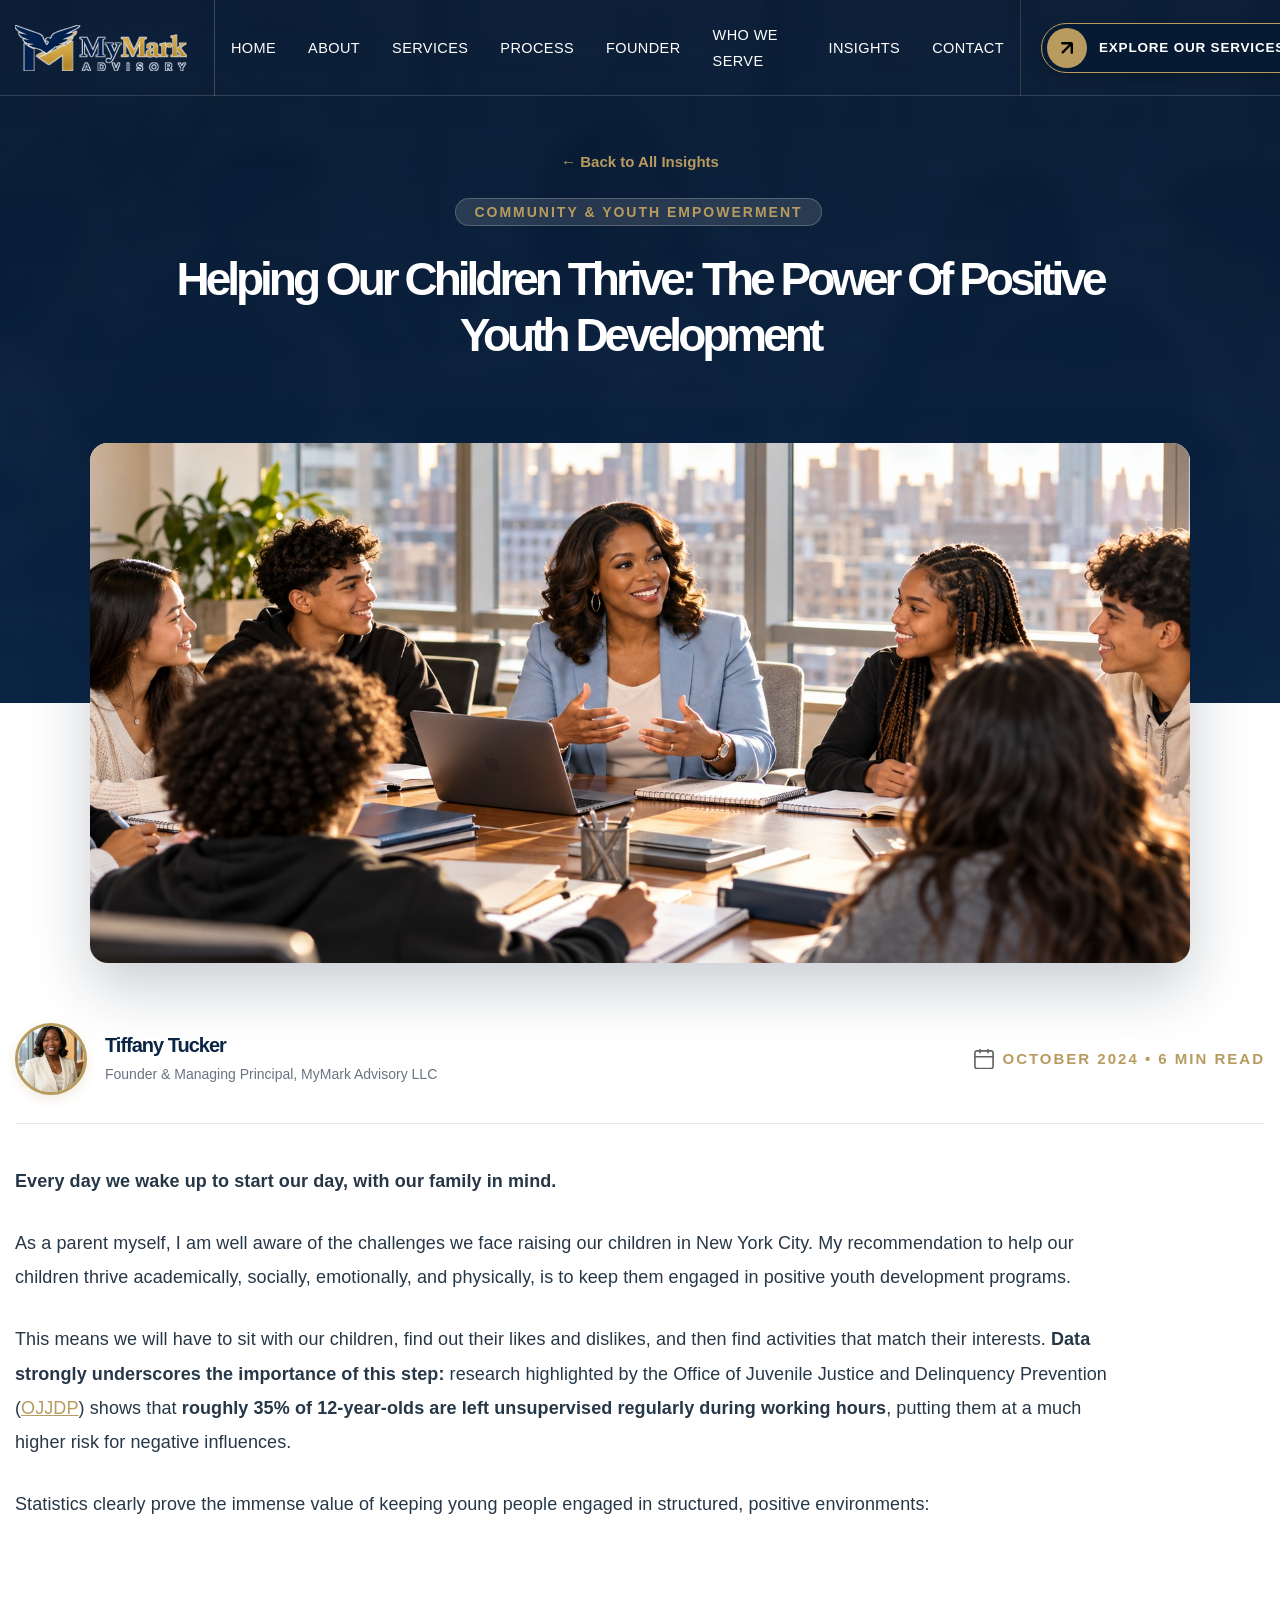
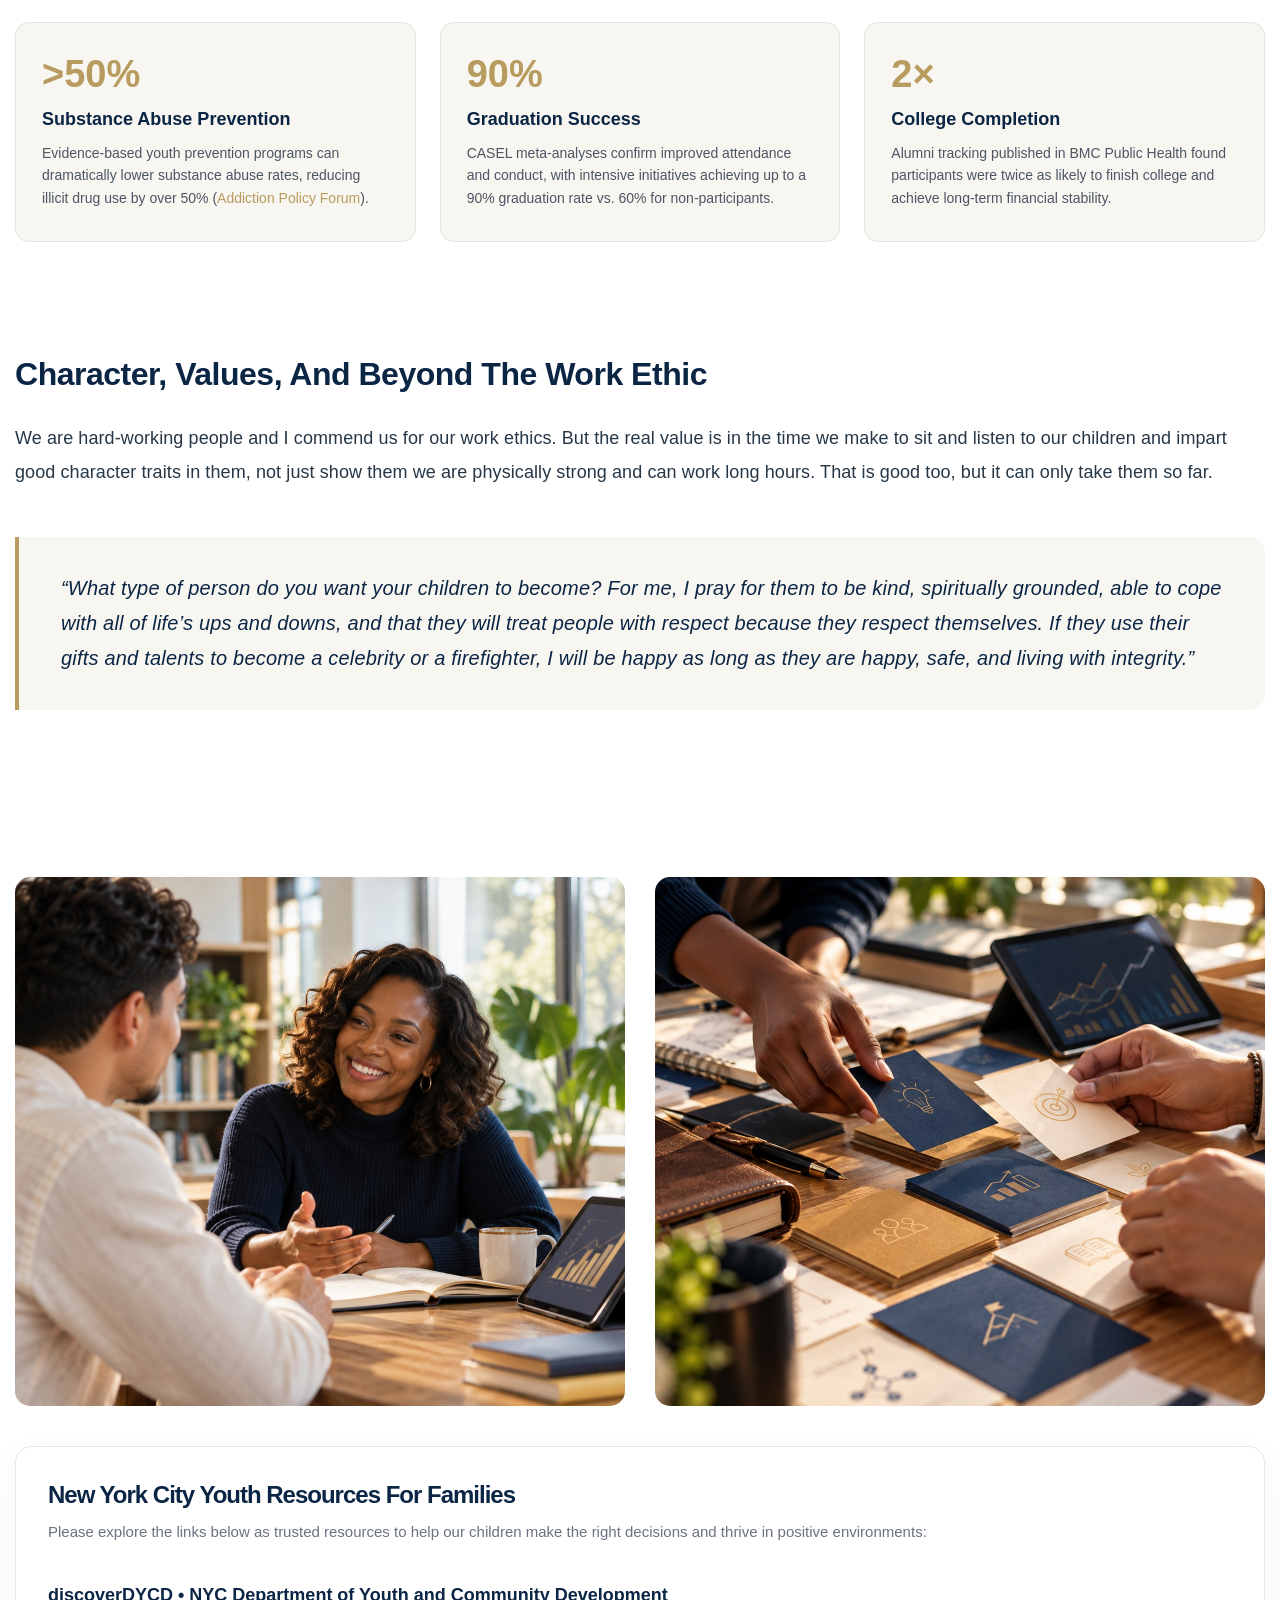
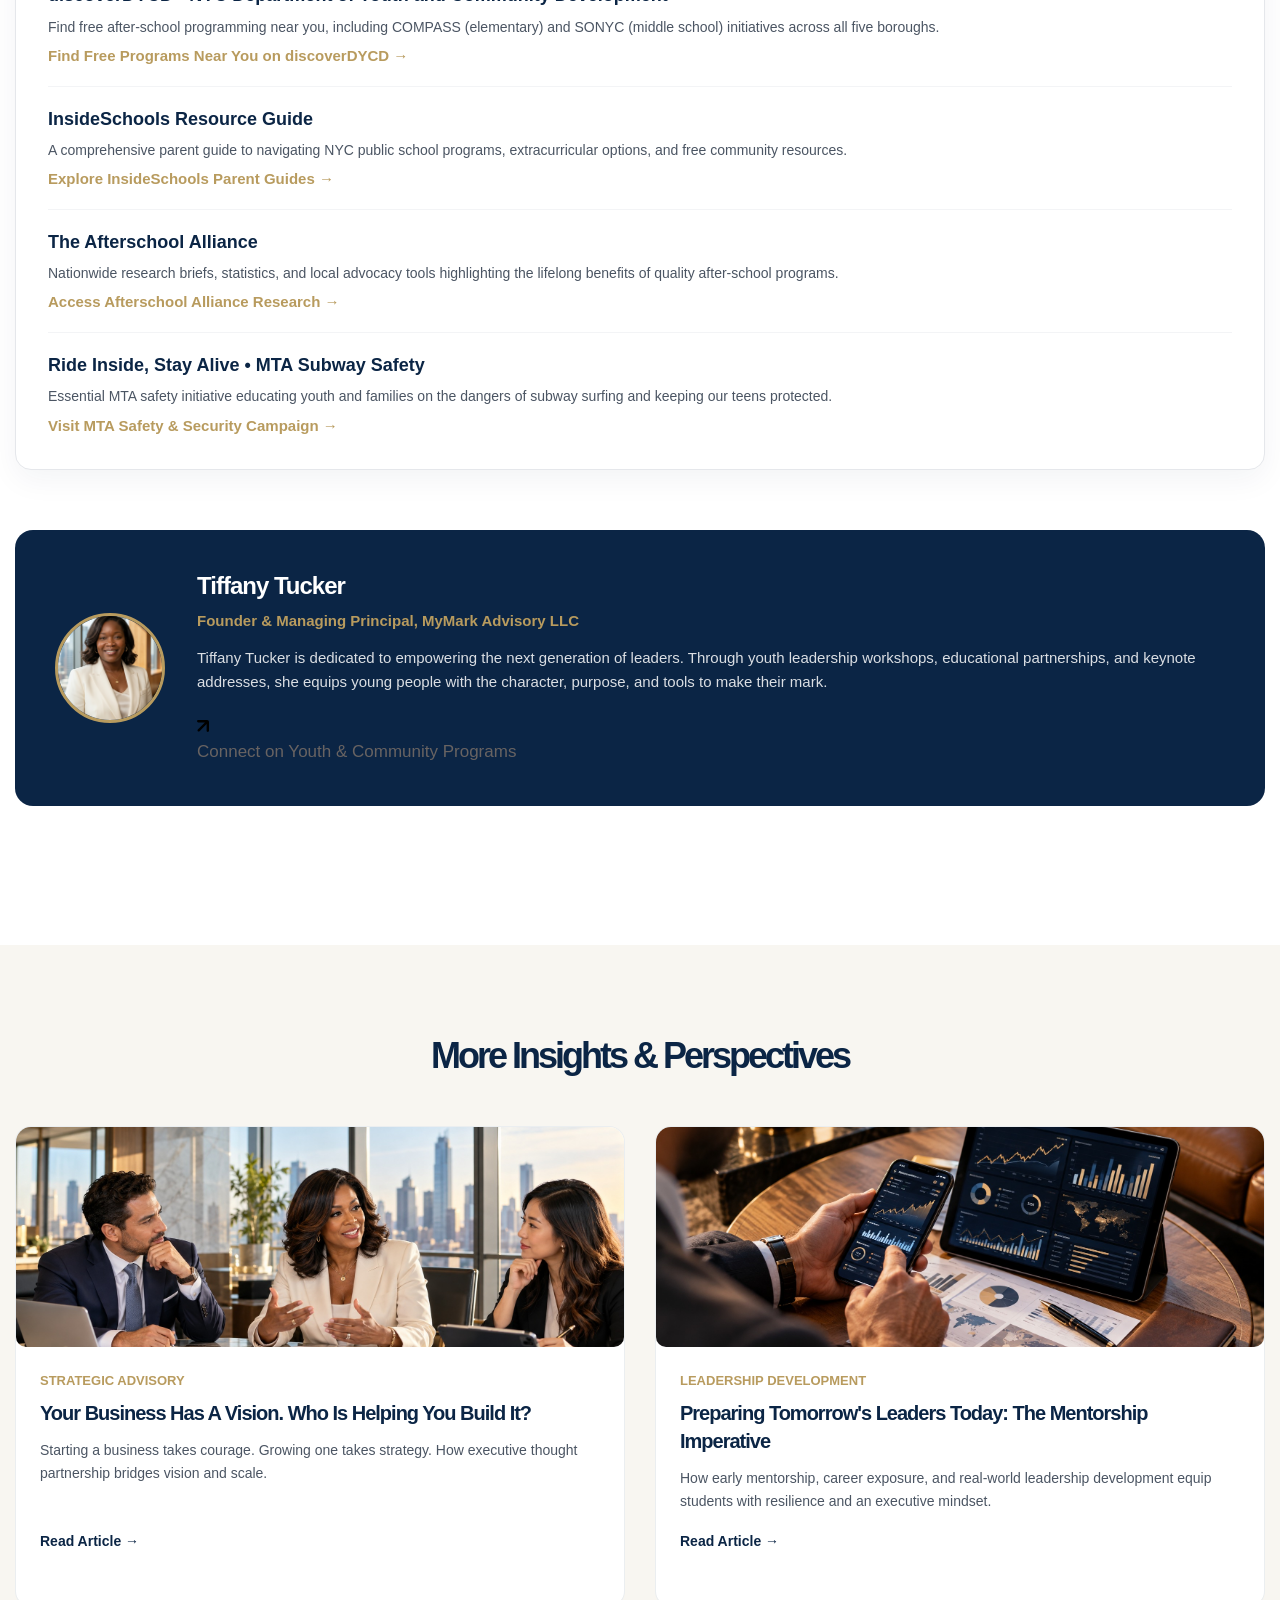
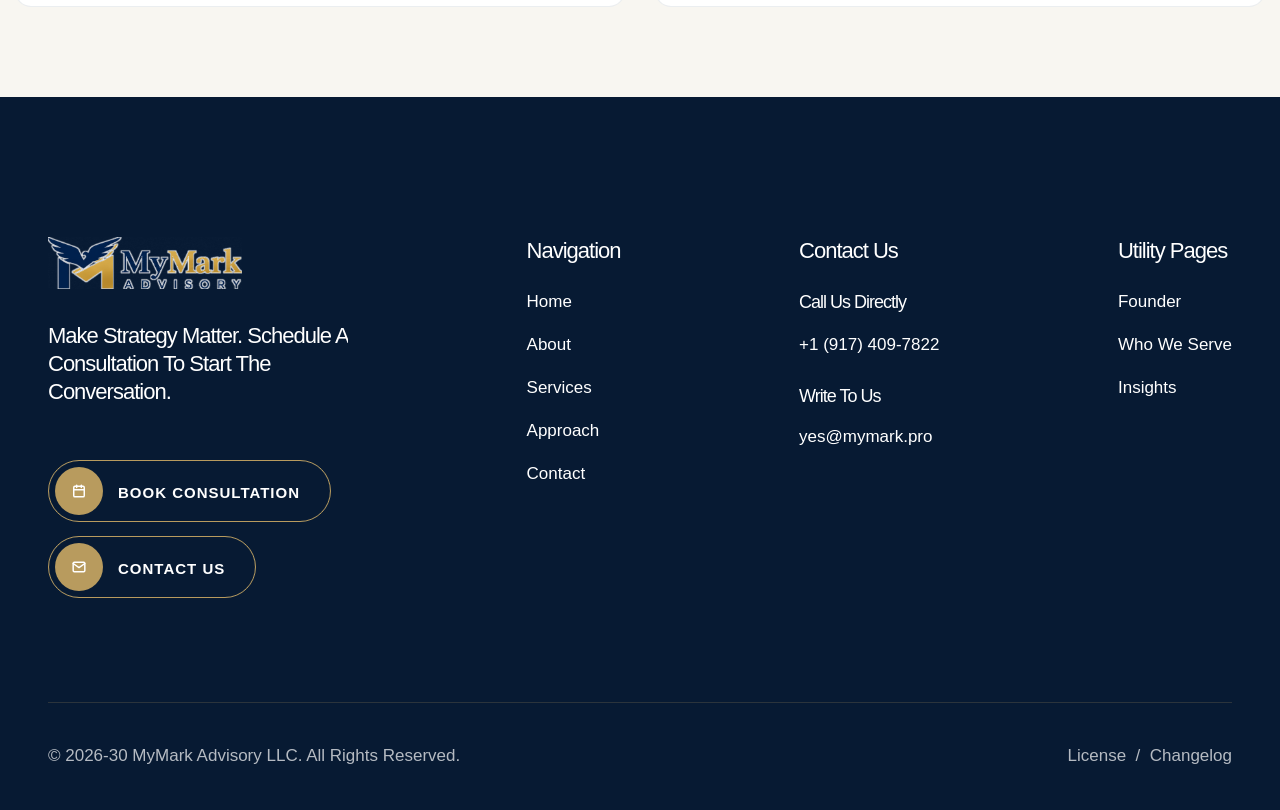
==== commit fc116221: "feat: link all Book Consultation buttons across all pages to Calendly with popup modal" ====
--- a/blog-post-1.html
+++ b/blog-post-1.html
@@ -260,6 +260,20 @@
       color: #fff;
     }
   </style>
+  <!-- Calendly Popup & Inline Assets -->
+  <link href="https://assets.calendly.com/assets/external/widget.css" rel="stylesheet">
+  <script src="https://assets.calendly.com/assets/external/widget.js" type="text/javascript" async></script>
+  <script type="text/javascript">
+    function openCalendlyBooking(e) {
+      if (e && e.preventDefault) e.preventDefault();
+      if (window.Calendly) {
+        Calendly.initPopupWidget({ url: "https://calendly.com/yes-mymark/30min" });
+      } else {
+        window.open("https://calendly.com/yes-mymark/30min", "_blank");
+      }
+      return false;
+    }
+  </script>
 </head>
 <body>
 
@@ -566,7 +580,7 @@
           <p style="color:rgba(255,255,255,0.85); font-size:15px; line-height:1.6; margin:0 0 18px 0;">
             Tiffany Tucker is dedicated to empowering the next generation of leaders. Through youth leadership workshops, educational partnerships, and keynote addresses, she equips young people with the character, purpose, and tools to make their mark.
           </p>
-          <a href="index.html#contact" class="author-bio-cta">
+          <a href="https://calendly.com/yes-mymark/30min" target=\"_blank\" onclick="return openCalendlyBooking(event);" class=\"author-bio-cta\">
             <div class="author-cta-arrow"><img src="images/6835857b1a6280f29180bce1_Arrow.svg" alt="Arrow" width="12" height="12"/></div><span>Connect on Youth &amp; Community Programs</span>
           </a>
         </div>
@@ -625,7 +639,27 @@
     </div>
   </section>
 
-  <section class="footer-one black-bg-color"><div class="w-layout-vflex footer-container footer-one-main"><div class="w-layout-hflex footer-one-cta-one"><div class="overflow-hidden"><div class="footer-one-large-text font-color-white" data-w-id="15a56003-b03c-3ea8-899d-a79c7574aade">Let’s - <span class="transparent-text">Talk</span></div></div><div class="w-layout-hflex footer-one-social-wrap"><a class="footer-one-social-box flex-center w-inline-block" data-w-id="15a56003-b03c-3ea8-899d-a79c7574aae3" href="http://linkedin.com/in/titucker" target="_blank" title="LinkedIn"><img alt="LinkedIn" class="social-hover" loading="lazy" src="images/linkedin.svg"/><div class="brown-overlay"></div></a><a class="footer-one-social-box flex-center overlap _2 w-inline-block" data-w-id="15a56003-b03c-3ea8-899d-a79c7574aae5" href="https://x.com" target="_blank"><img alt="image" class="social-hover" loading="lazy" src="images/67adc424ad184080e245e6d9_twitter.svg"/><div class="brown-overlay"></div></a><a class="footer-one-social-box flex-center overlap w-inline-block" data-w-id="15a56003-b03c-3ea8-899d-a79c7574aae7" href="https://www.instagram.com" target="_blank"><img alt="image" class="social-hover" loading="lazy" src="images/67adc424ad184080e245e6da_instagram.svg"/><div class="brown-overlay"></div></a></div></div><div class="w-layout-hflex footer-one-main-content"><div class="footer-one-side-column-wrap" id="w-node-_15a56003-b03c-3ea8-899d-a79c7574aaea-7574aadb"><a class="footer-one-logo footer-logo-link w-inline-block" href="index.html#home" style="display:inline-block; text-decoration:none; margin-bottom: 24px;"><img alt="MyMark Advisory" class="footer-brand-logo" src="images/mymark_logo.png" style="height: 52px; width: auto; max-width: 240px; object-fit: contain; display: block;"/></a><div class="description-gap overflow-hidden max-width"><div class="font-color-white margin-top-bottom-off heading-style-h4">Make Strategy Matter. Schedule a consultation to start the conversation.</div><a class="button-main w-inline-block" data-w-id="9439d0bd-327f-f0ad-da35-410a746075f1" data-wf--button--variant="base" href="mailto:yes@mymark.pro?subject=Strategic%20Consultation%20Inquiry%20%7C%20MyMark%20Advisory&amp;body=Hi%20Tiffany%2C%0D%0A%0D%0AI%20am%20interested%20in%20scheduling%20a%20consultation%20with%20MyMark%20Advisory%20LLC.%0D%0A%0D%0AInquiry%20Details%3A%0D%0AOrganization%20%2F%20Company%3A%20%0D%0AContact%20Name%3A%20%0D%0APhone%20Number%3A%20%0D%0AService%20of%20Interest%20%28Strategic%20Advisory%20%2F%20Leadership%20Training%20%2F%20Keynote%20Speaking%20%2F%20Youth%20Programs%29%3A%20%0D%0ATarget%20Timeline%20%2F%20Date%3A%20%0D%0ALocation%20%28In-Person%20%2F%20Virtual%29%3A%20%0D%0AOverview%20of%20Goals%20%26%20Needs%3A%20%0D%0A%0D%0APlease%20let%20me%20know%20your%20availability%20for%20an%20introductory%20call.%0D%0A%0D%0AThank%20you%21\"><div class="button-arrow-round"><img alt="Arrow" class="button-arrow-pricing" height="12" loading="lazy" src="images/6835857b1a6280f29180bce1_Arrow.svg" width="12"/></div><div class="button-lower-overlay-1"></div><div class="button-lower-overlay-2"></div><div class="button-text-main top-padding">BOOK A CONSULTATION</div></a></div></div><div class="w-layout-vflex footer-column" id="w-node-_15a56003-b03c-3ea8-899d-a79c7574aaf1-7574aadb"><div class="description-gap"><div class="margin-top-bottom-off font-color-white line-height-one heading-style-h4">Navigation</div></div><a class="footer-link" href="index.html#home">Home</a><a class="footer-link" href="index.html#about">About</a><a class="footer-link" href="index.html#services">Services</a><a class="footer-link" href="index.html#process">Approach</a><a class="footer-link margin-off" href="index.html#contact">Contact</a></div><div class="w-layout-vflex footer-column"><div class="description-gap"><div class="margin-top-bottom-off font-color-white line-height-one heading-style-h4">Contact Us</div></div><div class="w-layout-vflex footer-links-column"><div class="w-layout-vflex footer-contact-box"><div class="heading-style-h5 font-color-white footer-small-heading-gap">Call Us Directly</div><a class="footer-link" href="tel:+19174097822">+1 (917) 409-7822</a></div><div class="w-layout-vflex footer-contact-box"><div class="heading-style-h5 description-gap-tweenty-five line-height-one font-color-white">Write To Us</div><a class="footer-link margin-off" href="mailto:yes@mymark.pro?subject=Strategic%20Consultation%20Inquiry%20%7C%20MyMark%20Advisory&amp;body=Hi%20Tiffany%2C%0D%0A%0D%0AI%20am%20interested%20in%20scheduling%20a%20consultation%20with%20MyMark%20Advisory%20LLC.%0D%0A%0D%0AInquiry%20Details%3A%0D%0AOrganization%20%2F%20Company%3A%20%0D%0AContact%20Name%3A%20%0D%0APhone%20Number%3A%20%0D%0AService%20of%20Interest%20%28Strategic%20Advisory%20%2F%20Leadership%20Training%20%2F%20Keynote%20Speaking%20%2F%20Youth%20Programs%29%3A%20%0D%0ATarget%20Timeline%20%2F%20Date%3A%20%0D%0ALocation%20%28In-Person%20%2F%20Virtual%29%3A%20%0D%0AOverview%20of%20Goals%20%26%20Needs%3A%20%0D%0A%0D%0APlease%20let%20me%20know%20your%20availability%20for%20an%20introductory%20call.%0D%0A%0D%0AThank%20you%21">yes@mymark.pro</a></div></div></div><div class="w-layout-vflex footer-column"><div class="description-gap"><div class="margin-top-bottom-off font-color-white line-height-one heading-style-h4">Utility Pages</div></div><div class="w-layout-vflex footer-contact-box"><a class="footer-link" href="index.html#founder">Founder</a><a class="footer-link" href="index.html#who-we-serve">Who We Serve</a><a class="footer-link margin-off" href="index.html#insights">Insights</a></div></div></div><div class="w-layout-hflex footer-one-lower mobile-text-align-center"><div class="w-layout-hflex footer-lower-text">© 2026-30 MyMark Advisory LLC. All Rights Reserved.</div><div class="w-layout-hflex"><a class="footer-lower-text hover" href="/license">License </a><div class="footer-lower-text">  /  </div><a class="footer-lower-text hover" href="/changelog"> Changelog</a></div></div></div></section>
+  <section class="footer-one black-bg-color"><div class="w-layout-vflex footer-container footer-one-main"><div class="w-layout-hflex footer-one-cta-one"><div class="overflow-hidden"><div class="footer-one-large-text font-color-white" data-w-id="15a56003-b03c-3ea8-899d-a79c7574aade">Let’s - <span class="transparent-text">Talk</span></div></div><div class="w-layout-hflex footer-one-social-wrap"><a class="footer-one-social-box flex-center w-inline-block" data-w-id="15a56003-b03c-3ea8-899d-a79c7574aae3" href="http://linkedin.com/in/titucker" target="_blank" title="LinkedIn"><img alt="LinkedIn" class="social-hover" loading="lazy" src="images/linkedin.svg"/><div class="brown-overlay"></div></a><a class="footer-one-social-box flex-center overlap _2 w-inline-block" data-w-id="15a56003-b03c-3ea8-899d-a79c7574aae5" href="https://x.com" target="_blank"><img alt="image" class="social-hover" loading="lazy" src="images/67adc424ad184080e245e6d9_twitter.svg"/><div class="brown-overlay"></div></a><a class="footer-one-social-box flex-center overlap w-inline-block" data-w-id="15a56003-b03c-3ea8-899d-a79c7574aae7" href="https://www.instagram.com" target="_blank"><img alt="image" class="social-hover" loading="lazy" src="images/67adc424ad184080e245e6da_instagram.svg"/><div class="brown-overlay"></div></a></div></div><div class="w-layout-hflex footer-one-main-content"><div class="footer-one-side-column-wrap" id="w-node-_15a56003-b03c-3ea8-899d-a79c7574aaea-7574aadb"><a class="footer-one-logo footer-logo-link w-inline-block" href="index.html#home" style="display:inline-block; text-decoration:none; margin-bottom: 24px;"><img alt="MyMark Advisory" class="footer-brand-logo" src="images/mymark_logo.png" style="height: 52px; width: auto; max-width: 240px; object-fit: contain; display: block;"/></a><div class="description-gap overflow-hidden max-width"><div class="font-color-white margin-top-bottom-off heading-style-h4">Make Strategy Matter. Schedule a consultation to start the conversation.</div>
+<div class="footer-actions-wrap" style="display:flex; flex-wrap:wrap; gap:14px; align-items:center; margin-top:24px;">
+  <!-- Button 1: Book Consultation -->
+  <a class="button-main w-inline-block" href="https://calendly.com/yes-mymark/30min" target="_blank" onclick="return openCalendlyBooking(event);" style="background:#B89B5E; border:1px solid #B89B5E; text-decoration:none; display:inline-flex; align-items:center;">
+    <div class="button-arrow-round" style="background:#071A33;">
+      <svg width="14" height="14" viewBox="0 0 24 24" fill="none" stroke="#FFFFFF" stroke-width="2.5" stroke-linecap="round" stroke-linejoin="round"><rect x="3" y="4" width="18" height="18" rx="2" ry="2"></rect><line x1="16" y1="2" x2="16" y2="6"></line><line x1="8" y1="2" x2="8" y2="6"></line><line x1="3" y1="10" x2="21" y2="10"></line></svg>
+    </div>
+    <div class="button-lower-overlay-1"></div>
+    <div class="button-lower-overlay-2"></div>
+    <div class="button-text-main top-padding" style="color:#071A33; font-weight:700; letter-spacing:1px;">BOOK CONSULTATION</div>
+  </a>
+  <!-- Button 2: Contact Us -->
+  <a class="button-main w-inline-block" href="mailto:yes@mymark.pro?subject=Strategic%20Consultation%20Inquiry%20%7C%20MyMark%20Advisory&amp;body=Hi%20Tiffany%2C%0D%0A%0D%0AI%20am%20interested%20in%20connecting%20with%20MyMark%20Advisory%20LLC.%0D%0A%0D%0AOrganization%20%2F%20Company%3A%20%0D%0AContact%20Name%3A%20%0D%0APhone%20Number%3A%20%0D%0AService%20of%20Interest%3A%20%0D%0AOverview%20of%20Goals%3A%20%0D%0A%0D%0AThank%20you%21" style="background:transparent; border:1.5px solid rgba(184, 155, 94, 0.5); text-decoration:none; display:inline-flex; align-items:center;">
+    <div class="button-arrow-round" style="background:#B89B5E;">
+      <svg width="14" height="14" viewBox="0 0 24 24" fill="none" stroke="#FFFFFF" stroke-width="2.5" stroke-linecap="round" stroke-linejoin="round"><path d="M4 4h16c1.1 0 2 .9 2 2v12c0 1.1-.9 2-2 2H4c-1.1 0-2-.9-2-2V6c0-1.1.9-2 2-2z"></path><polyline points="22,6 12,13 2,6"></polyline></svg>
+    </div>
+    <div class="button-lower-overlay-1"></div>
+    <div class="button-lower-overlay-2"></div>
+    <div class="button-text-main top-padding" style="color:#FFFFFF; font-weight:700; letter-spacing:1px;">CONTACT US</div>
+  </a>
+</div></div></div><div class="w-layout-vflex footer-column" id="w-node-_15a56003-b03c-3ea8-899d-a79c7574aaf1-7574aadb"><div class="description-gap"><div class="margin-top-bottom-off font-color-white line-height-one heading-style-h4">Navigation</div></div><a class="footer-link" href="index.html#home">Home</a><a class="footer-link" href="index.html#about">About</a><a class="footer-link" href="index.html#services">Services</a><a class="footer-link" href="index.html#process">Approach</a><a class="footer-link margin-off" href="index.html#contact">Contact</a></div><div class="w-layout-vflex footer-column"><div class="description-gap"><div class="margin-top-bottom-off font-color-white line-height-one heading-style-h4">Contact Us</div></div><div class="w-layout-vflex footer-links-column"><div class="w-layout-vflex footer-contact-box"><div class="heading-style-h5 font-color-white footer-small-heading-gap">Call Us Directly</div><a class="footer-link" href="tel:+19174097822">+1 (917) 409-7822</a></div><div class="w-layout-vflex footer-contact-box"><div class="heading-style-h5 description-gap-tweenty-five line-height-one font-color-white">Write To Us</div><a class="footer-link margin-off" href="mailto:yes@mymark.pro?subject=Strategic%20Consultation%20Inquiry%20%7C%20MyMark%20Advisory&amp;body=Hi%20Tiffany%2C%0D%0A%0D%0AI%20am%20interested%20in%20scheduling%20a%20consultation%20with%20MyMark%20Advisory%20LLC.%0D%0A%0D%0AInquiry%20Details%3A%0D%0AOrganization%20%2F%20Company%3A%20%0D%0AContact%20Name%3A%20%0D%0APhone%20Number%3A%20%0D%0AService%20of%20Interest%20%28Strategic%20Advisory%20%2F%20Leadership%20Training%20%2F%20Keynote%20Speaking%20%2F%20Youth%20Programs%29%3A%20%0D%0ATarget%20Timeline%20%2F%20Date%3A%20%0D%0ALocation%20%28In-Person%20%2F%20Virtual%29%3A%20%0D%0AOverview%20of%20Goals%20%26%20Needs%3A%20%0D%0A%0D%0APlease%20let%20me%20know%20your%20availability%20for%20an%20introductory%20call.%0D%0A%0D%0AThank%20you%21">yes@mymark.pro</a></div></div></div><div class="w-layout-vflex footer-column"><div class="description-gap"><div class="margin-top-bottom-off font-color-white line-height-one heading-style-h4">Utility Pages</div></div><div class="w-layout-vflex footer-contact-box"><a class="footer-link" href="index.html#founder">Founder</a><a class="footer-link" href="index.html#who-we-serve">Who We Serve</a><a class="footer-link margin-off" href="index.html#insights">Insights</a></div></div></div><div class="w-layout-hflex footer-one-lower mobile-text-align-center"><div class="w-layout-hflex footer-lower-text">© 2026-30 MyMark Advisory LLC. All Rights Reserved.</div><div class="w-layout-hflex"><a class="footer-lower-text hover" href="/license">License </a><div class="footer-lower-text">  /  </div><a class="footer-lower-text hover" href="/changelog"> Changelog</a></div></div></div></section>
 
   <script src="js/jquery.min.js" type="text/javascript"></script>
   <script src="https://cdn.prod.website-files.com/67adb992d1e31f41d3a1888e/js/webflow.7131e0cf.146cf9f8d5babc9f.js" type="text/javascript"></script>
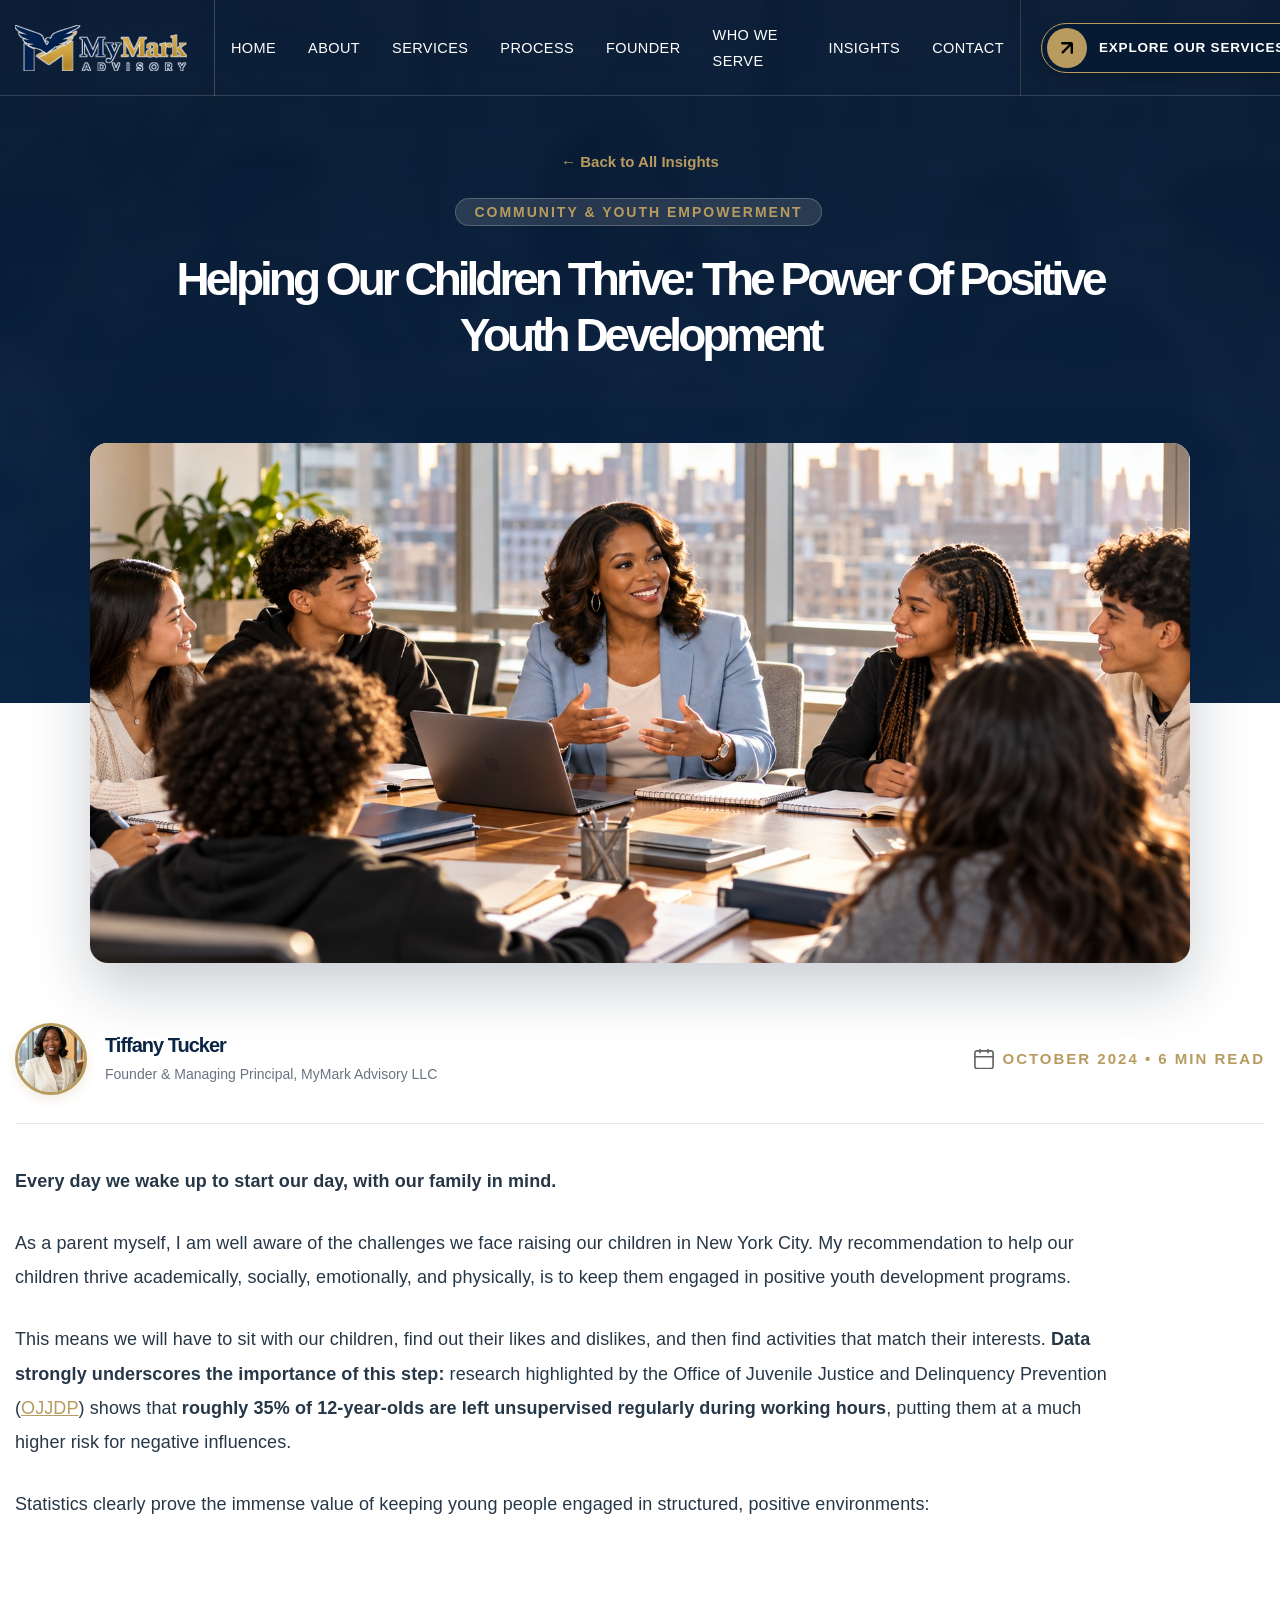
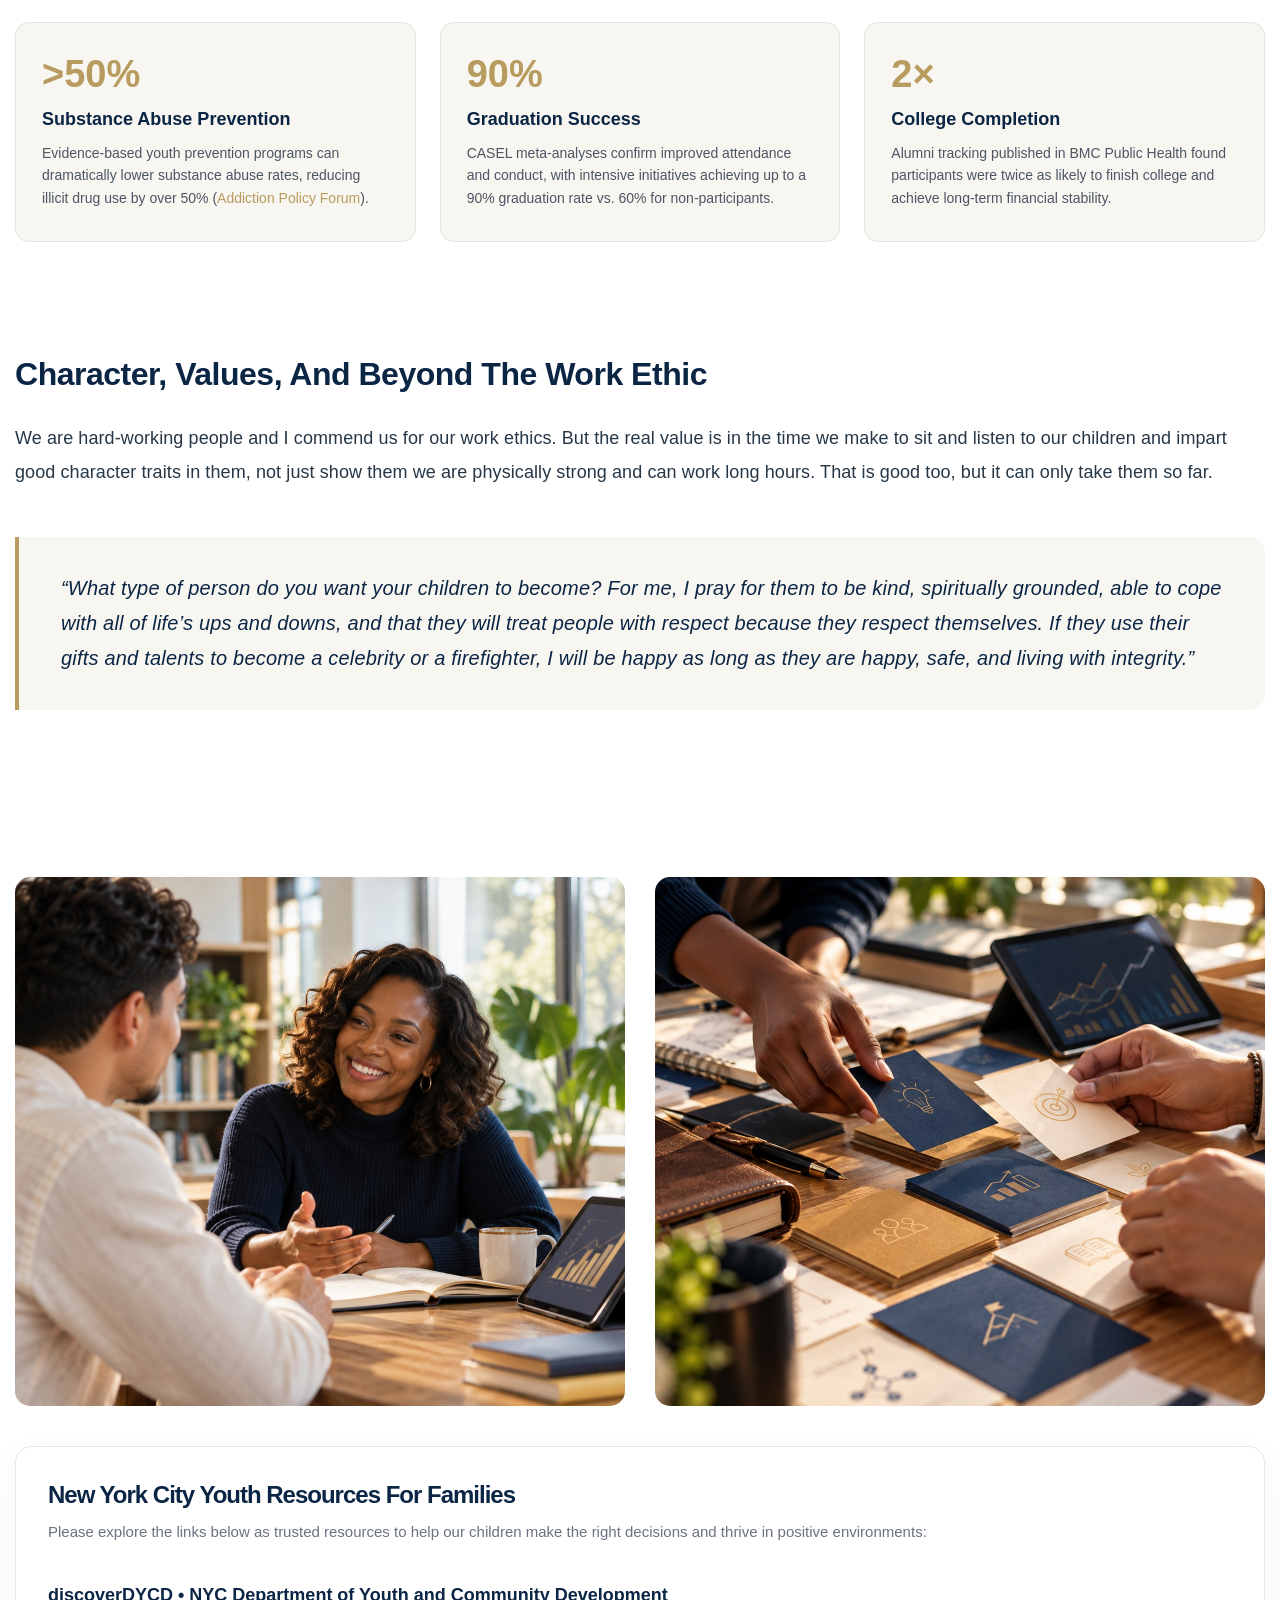
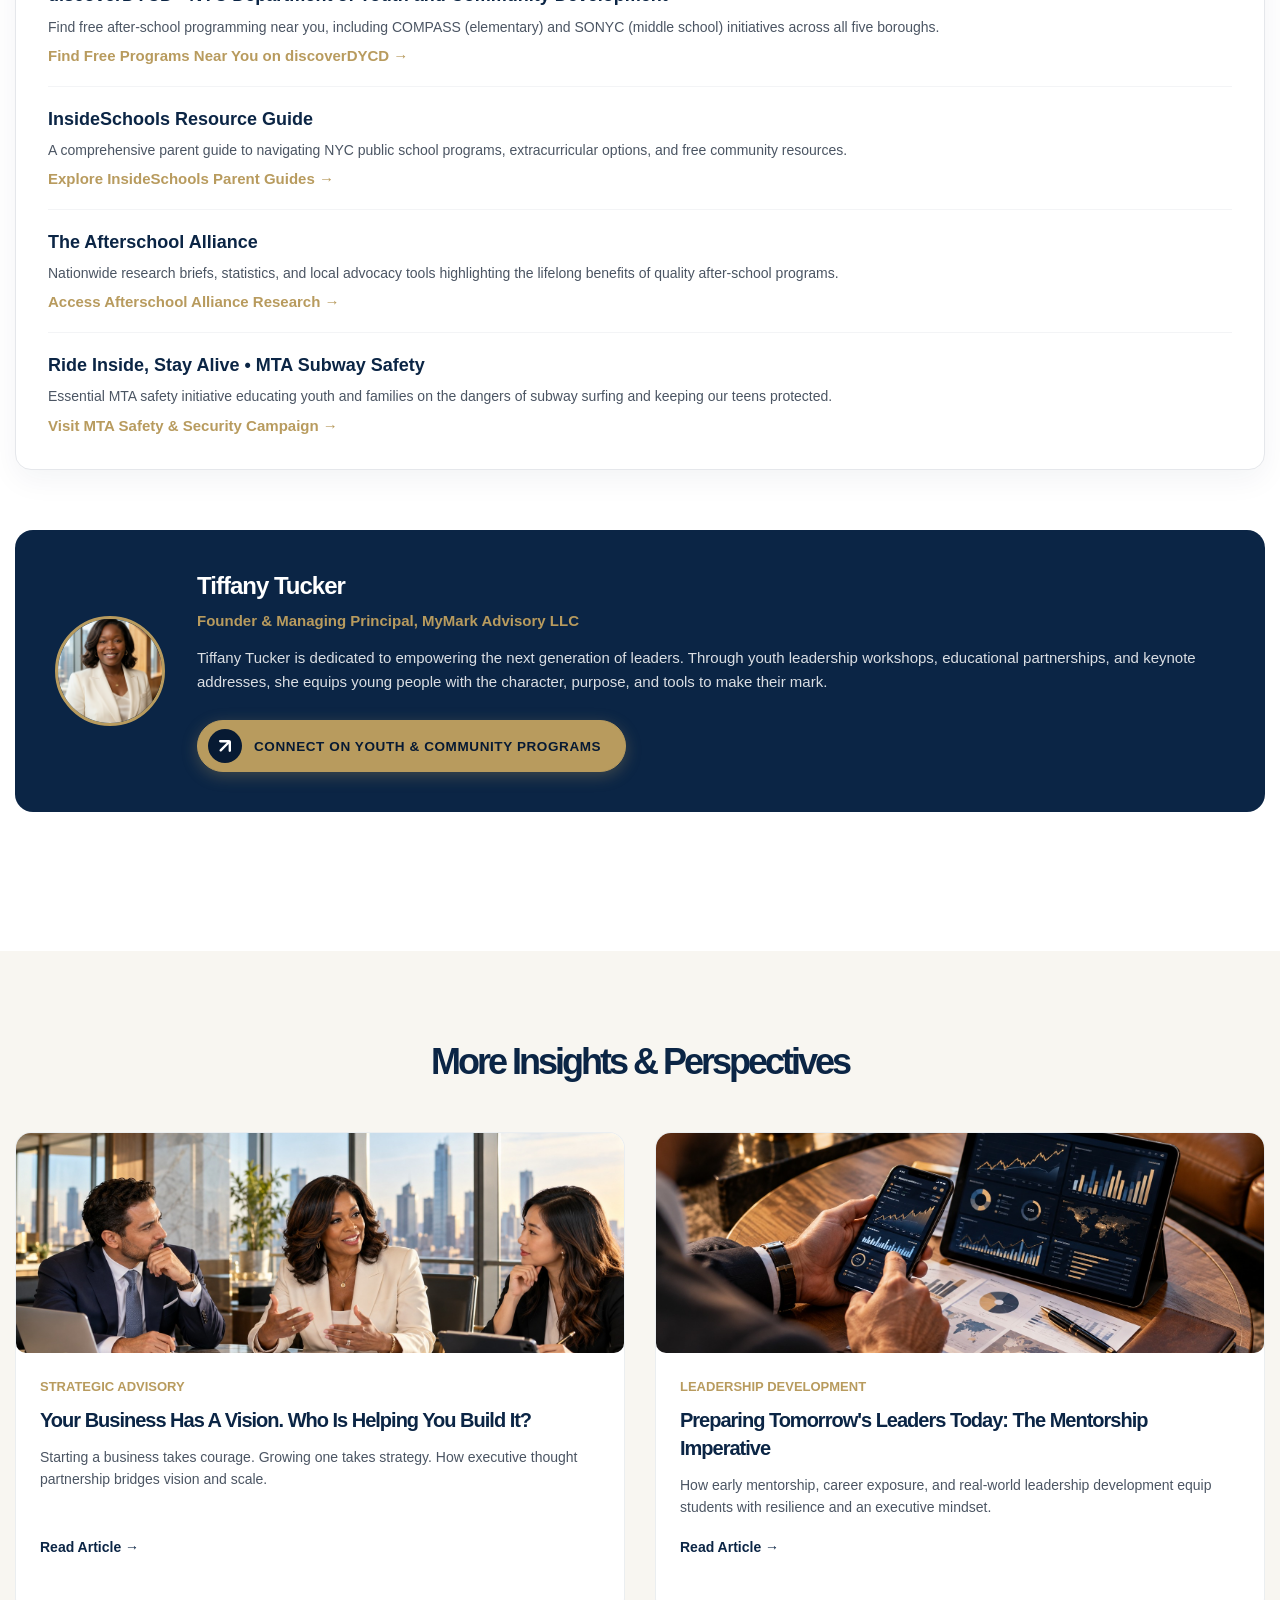
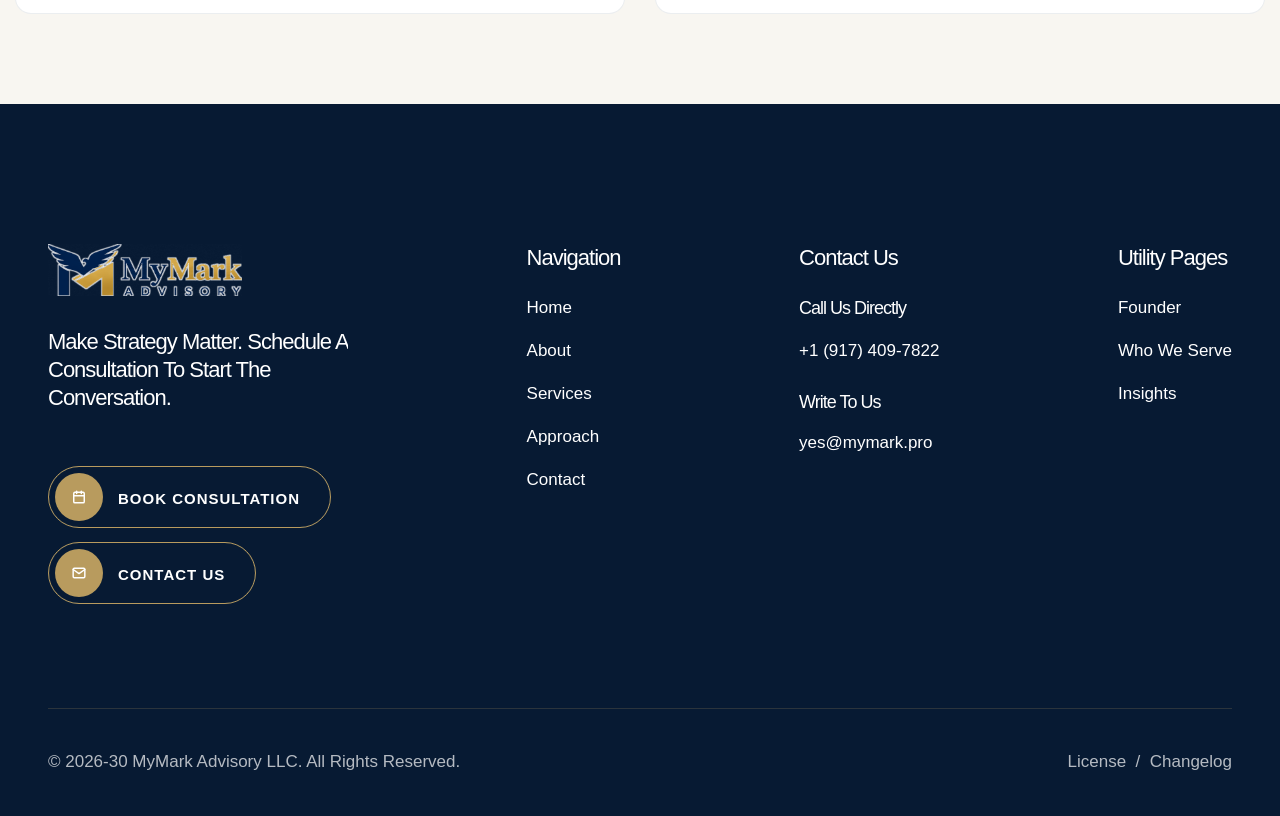
==== commit 8e5053fa: "chore: clean attribute quotes in blog post CTAs" ====
--- a/blog-post-1.html
+++ b/blog-post-1.html
@@ -580,7 +580,7 @@
           <p style="color:rgba(255,255,255,0.85); font-size:15px; line-height:1.6; margin:0 0 18px 0;">
             Tiffany Tucker is dedicated to empowering the next generation of leaders. Through youth leadership workshops, educational partnerships, and keynote addresses, she equips young people with the character, purpose, and tools to make their mark.
           </p>
-          <a href="https://calendly.com/yes-mymark/30min" target=\"_blank\" onclick="return openCalendlyBooking(event);" class=\"author-bio-cta\">
+          <a href="https://calendly.com/yes-mymark/30min" target="_blank" onclick="return openCalendlyBooking(event);" class="author-bio-cta">
             <div class="author-cta-arrow"><img src="images/6835857b1a6280f29180bce1_Arrow.svg" alt="Arrow" width="12" height="12"/></div><span>Connect on Youth &amp; Community Programs</span>
           </a>
         </div>
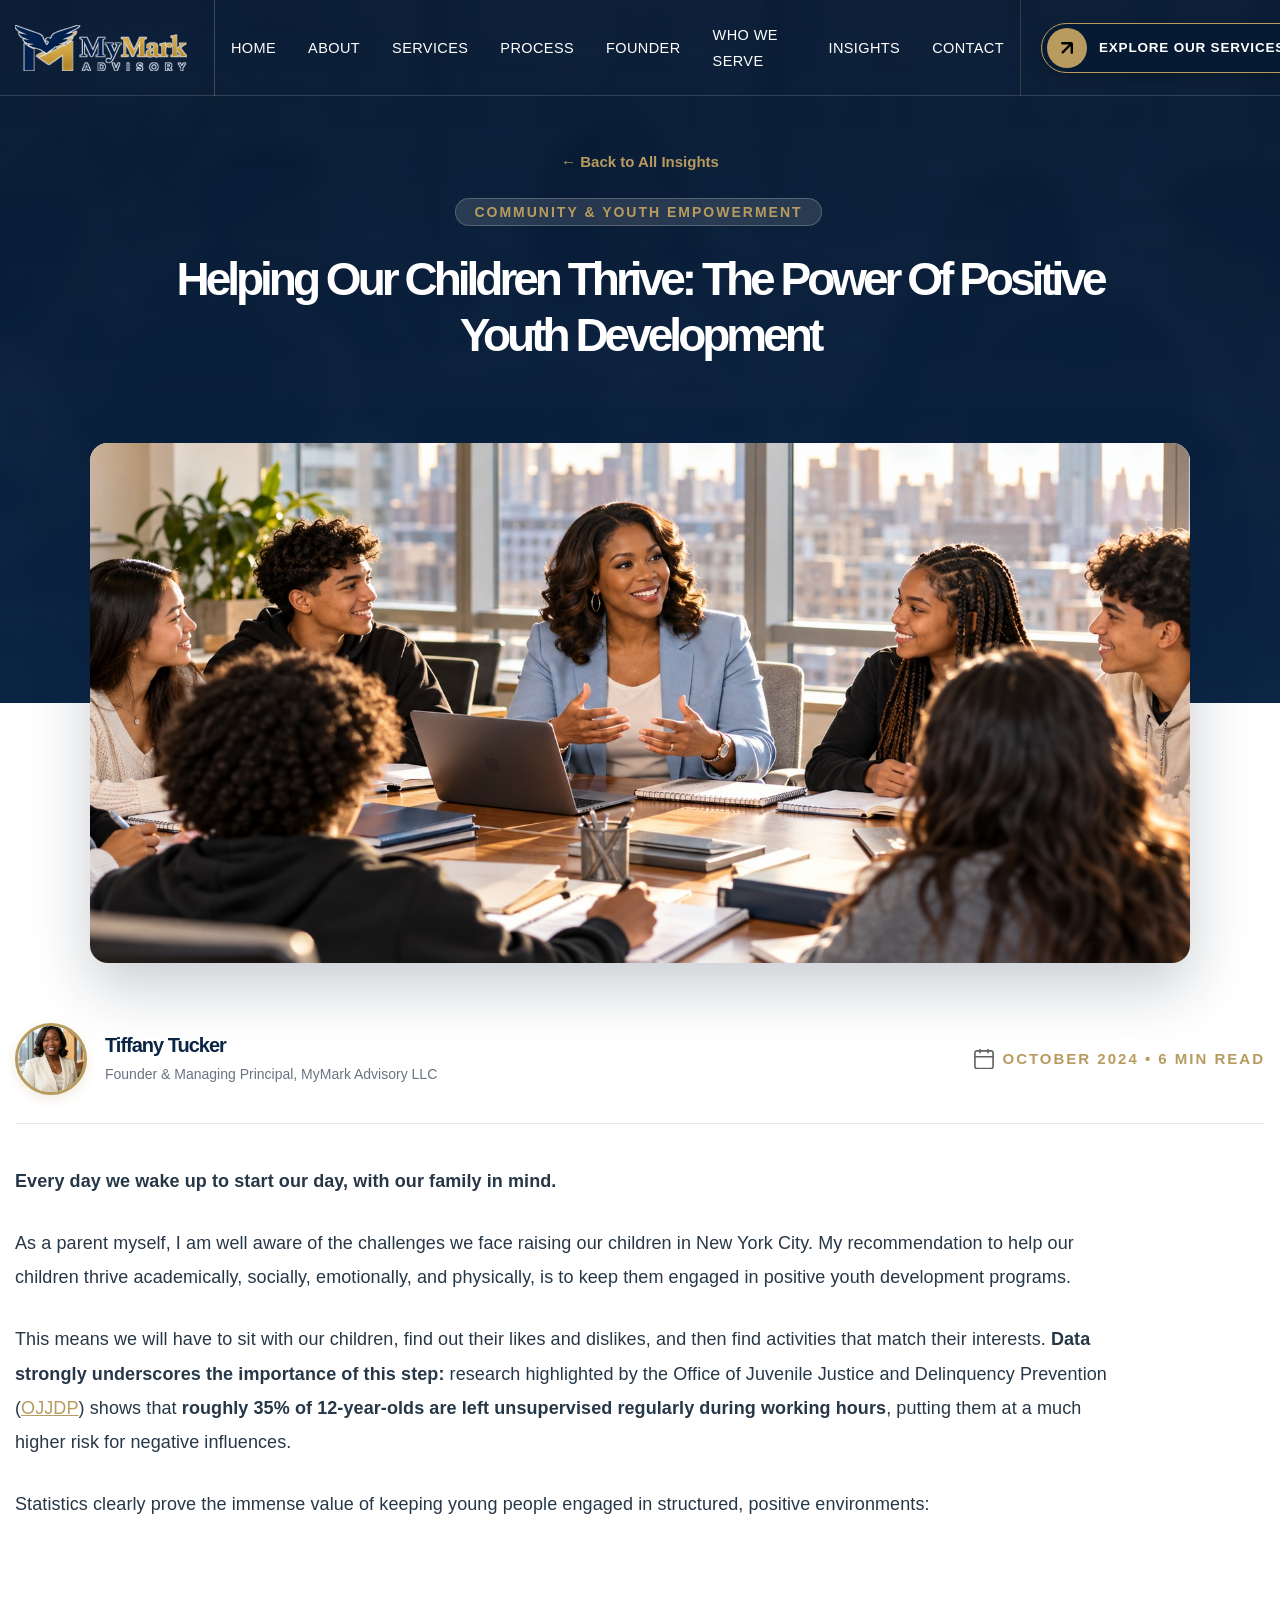
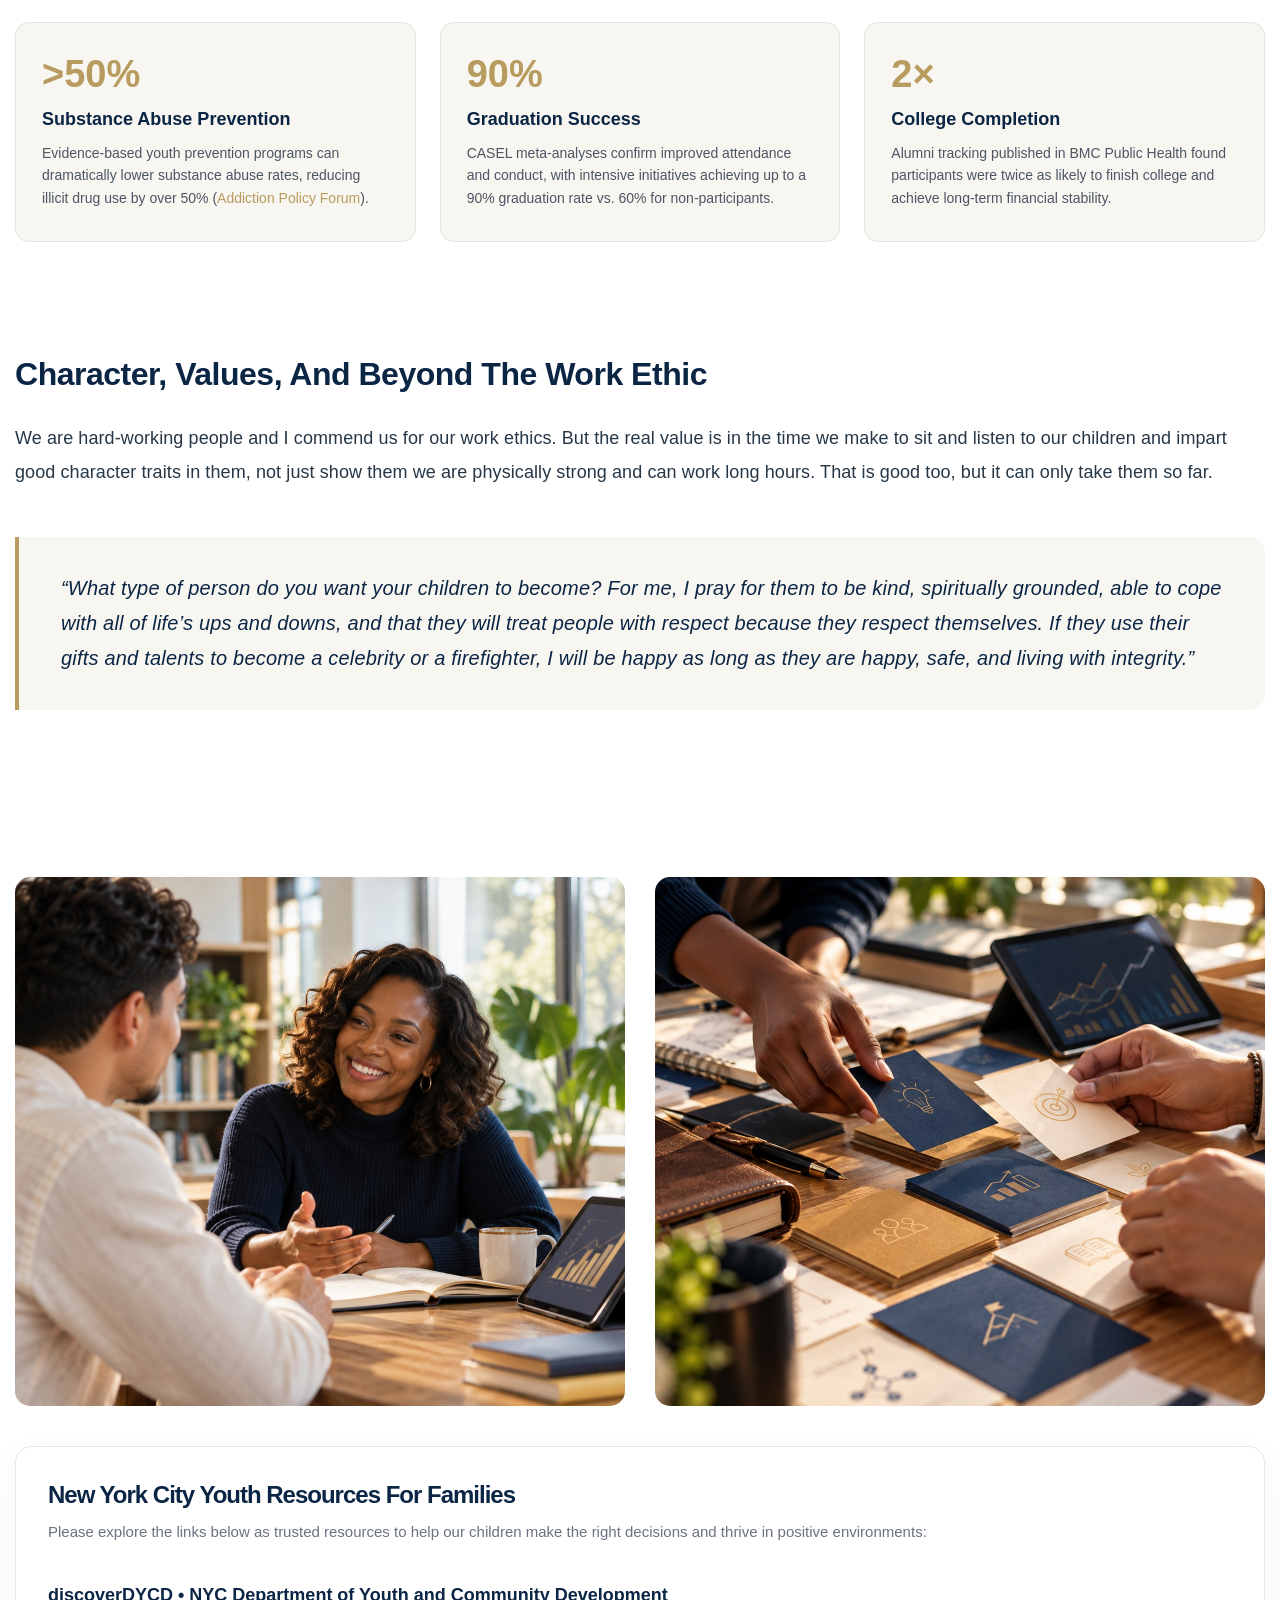
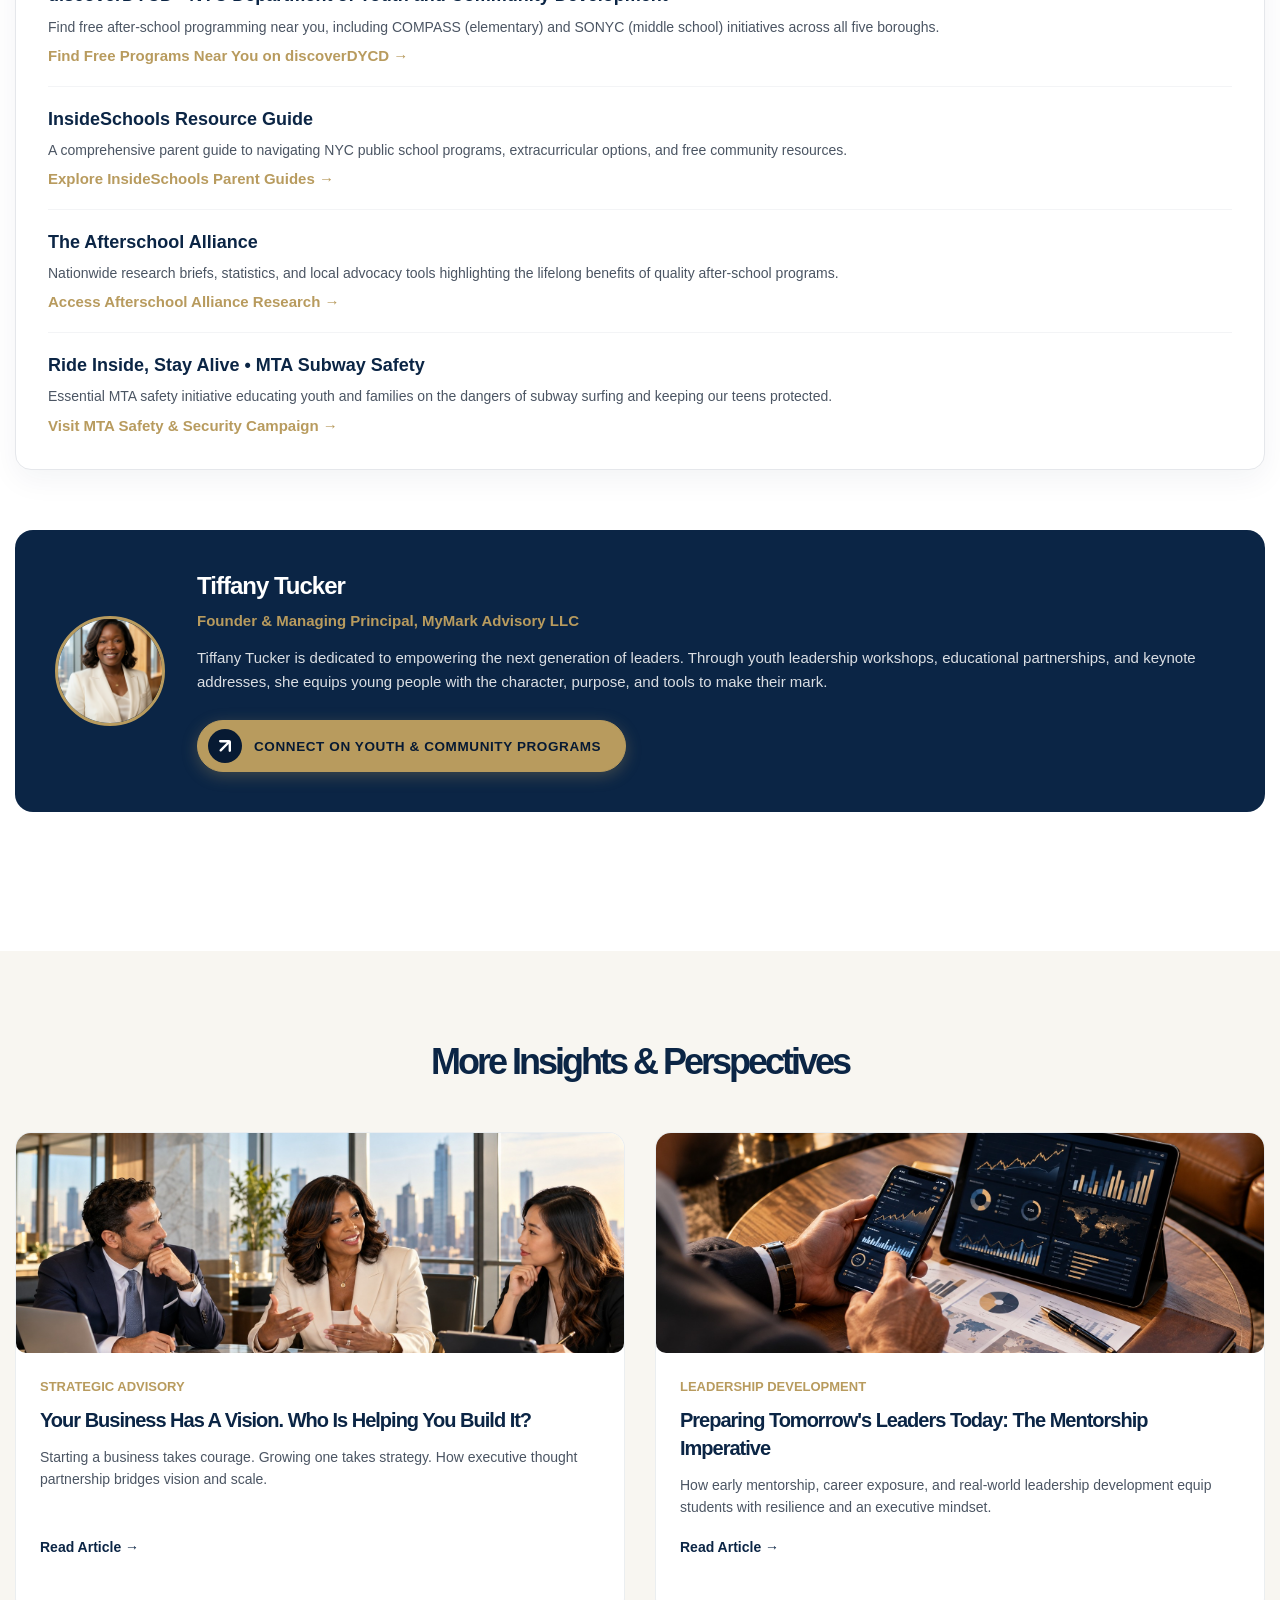
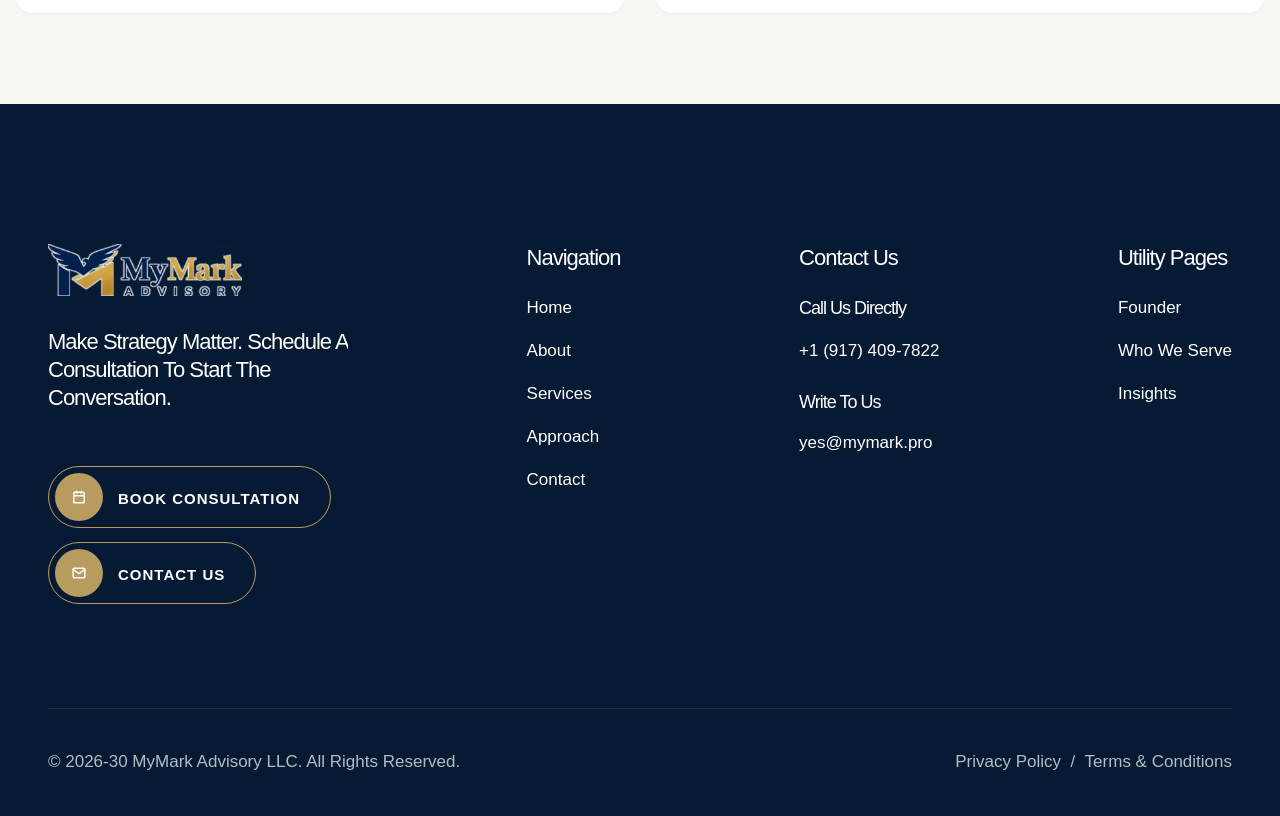
==== commit d1583f88: "feat: add dedicated Privacy Policy and Terms & Conditions pages, update footer links across all page" ====
--- a/blog-post-1.html
+++ b/blog-post-1.html
@@ -659,7 +659,7 @@
     <div class="button-lower-overlay-2"></div>
     <div class="button-text-main top-padding" style="color:#FFFFFF; font-weight:700; letter-spacing:1px;">CONTACT US</div>
   </a>
-</div></div></div><div class="w-layout-vflex footer-column" id="w-node-_15a56003-b03c-3ea8-899d-a79c7574aaf1-7574aadb"><div class="description-gap"><div class="margin-top-bottom-off font-color-white line-height-one heading-style-h4">Navigation</div></div><a class="footer-link" href="index.html#home">Home</a><a class="footer-link" href="index.html#about">About</a><a class="footer-link" href="index.html#services">Services</a><a class="footer-link" href="index.html#process">Approach</a><a class="footer-link margin-off" href="index.html#contact">Contact</a></div><div class="w-layout-vflex footer-column"><div class="description-gap"><div class="margin-top-bottom-off font-color-white line-height-one heading-style-h4">Contact Us</div></div><div class="w-layout-vflex footer-links-column"><div class="w-layout-vflex footer-contact-box"><div class="heading-style-h5 font-color-white footer-small-heading-gap">Call Us Directly</div><a class="footer-link" href="tel:+19174097822">+1 (917) 409-7822</a></div><div class="w-layout-vflex footer-contact-box"><div class="heading-style-h5 description-gap-tweenty-five line-height-one font-color-white">Write To Us</div><a class="footer-link margin-off" href="mailto:yes@mymark.pro?subject=Strategic%20Consultation%20Inquiry%20%7C%20MyMark%20Advisory&amp;body=Hi%20Tiffany%2C%0D%0A%0D%0AI%20am%20interested%20in%20scheduling%20a%20consultation%20with%20MyMark%20Advisory%20LLC.%0D%0A%0D%0AInquiry%20Details%3A%0D%0AOrganization%20%2F%20Company%3A%20%0D%0AContact%20Name%3A%20%0D%0APhone%20Number%3A%20%0D%0AService%20of%20Interest%20%28Strategic%20Advisory%20%2F%20Leadership%20Training%20%2F%20Keynote%20Speaking%20%2F%20Youth%20Programs%29%3A%20%0D%0ATarget%20Timeline%20%2F%20Date%3A%20%0D%0ALocation%20%28In-Person%20%2F%20Virtual%29%3A%20%0D%0AOverview%20of%20Goals%20%26%20Needs%3A%20%0D%0A%0D%0APlease%20let%20me%20know%20your%20availability%20for%20an%20introductory%20call.%0D%0A%0D%0AThank%20you%21">yes@mymark.pro</a></div></div></div><div class="w-layout-vflex footer-column"><div class="description-gap"><div class="margin-top-bottom-off font-color-white line-height-one heading-style-h4">Utility Pages</div></div><div class="w-layout-vflex footer-contact-box"><a class="footer-link" href="index.html#founder">Founder</a><a class="footer-link" href="index.html#who-we-serve">Who We Serve</a><a class="footer-link margin-off" href="index.html#insights">Insights</a></div></div></div><div class="w-layout-hflex footer-one-lower mobile-text-align-center"><div class="w-layout-hflex footer-lower-text">© 2026-30 MyMark Advisory LLC. All Rights Reserved.</div><div class="w-layout-hflex"><a class="footer-lower-text hover" href="/license">License </a><div class="footer-lower-text">  /  </div><a class="footer-lower-text hover" href="/changelog"> Changelog</a></div></div></div></section>
+</div></div></div><div class="w-layout-vflex footer-column" id="w-node-_15a56003-b03c-3ea8-899d-a79c7574aaf1-7574aadb"><div class="description-gap"><div class="margin-top-bottom-off font-color-white line-height-one heading-style-h4">Navigation</div></div><a class="footer-link" href="index.html#home">Home</a><a class="footer-link" href="index.html#about">About</a><a class="footer-link" href="index.html#services">Services</a><a class="footer-link" href="index.html#process">Approach</a><a class="footer-link margin-off" href="index.html#contact">Contact</a></div><div class="w-layout-vflex footer-column"><div class="description-gap"><div class="margin-top-bottom-off font-color-white line-height-one heading-style-h4">Contact Us</div></div><div class="w-layout-vflex footer-links-column"><div class="w-layout-vflex footer-contact-box"><div class="heading-style-h5 font-color-white footer-small-heading-gap">Call Us Directly</div><a class="footer-link" href="tel:+19174097822">+1 (917) 409-7822</a></div><div class="w-layout-vflex footer-contact-box"><div class="heading-style-h5 description-gap-tweenty-five line-height-one font-color-white">Write To Us</div><a class="footer-link margin-off" href="mailto:yes@mymark.pro?subject=Strategic%20Consultation%20Inquiry%20%7C%20MyMark%20Advisory&amp;body=Hi%20Tiffany%2C%0D%0A%0D%0AI%20am%20interested%20in%20scheduling%20a%20consultation%20with%20MyMark%20Advisory%20LLC.%0D%0A%0D%0AInquiry%20Details%3A%0D%0AOrganization%20%2F%20Company%3A%20%0D%0AContact%20Name%3A%20%0D%0APhone%20Number%3A%20%0D%0AService%20of%20Interest%20%28Strategic%20Advisory%20%2F%20Leadership%20Training%20%2F%20Keynote%20Speaking%20%2F%20Youth%20Programs%29%3A%20%0D%0ATarget%20Timeline%20%2F%20Date%3A%20%0D%0ALocation%20%28In-Person%20%2F%20Virtual%29%3A%20%0D%0AOverview%20of%20Goals%20%26%20Needs%3A%20%0D%0A%0D%0APlease%20let%20me%20know%20your%20availability%20for%20an%20introductory%20call.%0D%0A%0D%0AThank%20you%21">yes@mymark.pro</a></div></div></div><div class="w-layout-vflex footer-column"><div class="description-gap"><div class="margin-top-bottom-off font-color-white line-height-one heading-style-h4">Utility Pages</div></div><div class="w-layout-vflex footer-contact-box"><a class="footer-link" href="index.html#founder">Founder</a><a class="footer-link" href="index.html#who-we-serve">Who We Serve</a><a class="footer-link margin-off" href="index.html#insights">Insights</a></div></div></div><div class="w-layout-hflex footer-one-lower mobile-text-align-center"><div class="w-layout-hflex footer-lower-text">© 2026-30 MyMark Advisory LLC. All Rights Reserved.</div><div class="w-layout-hflex"><a class="footer-lower-text hover" href="/privacy-policy">Privacy Policy</a><div class="footer-lower-text">  /  </div><a class="footer-lower-text hover" href="/terms-and-conditions">Terms &amp; Conditions</a></div></div></div></section>
 
   <script src="js/jquery.min.js" type="text/javascript"></script>
   <script src="https://cdn.prod.website-files.com/67adb992d1e31f41d3a1888e/js/webflow.7131e0cf.146cf9f8d5babc9f.js" type="text/javascript"></script>
